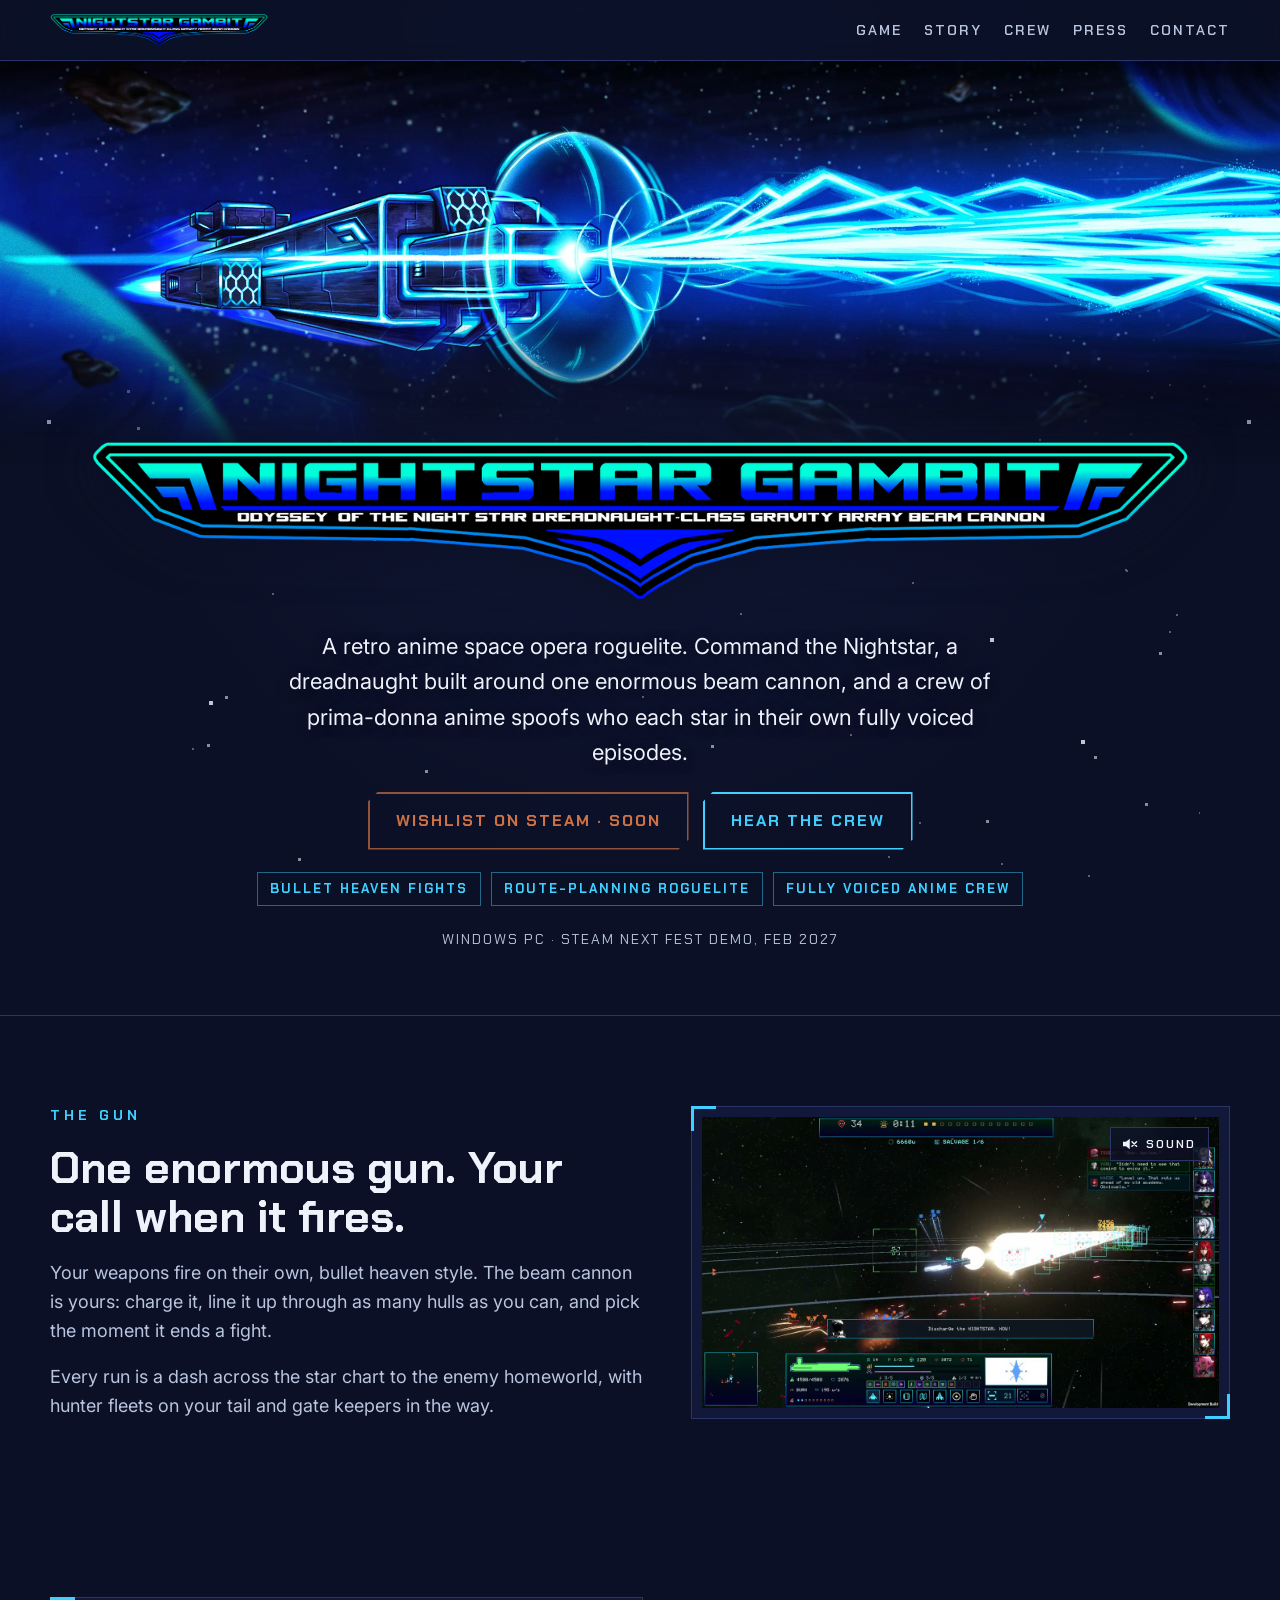
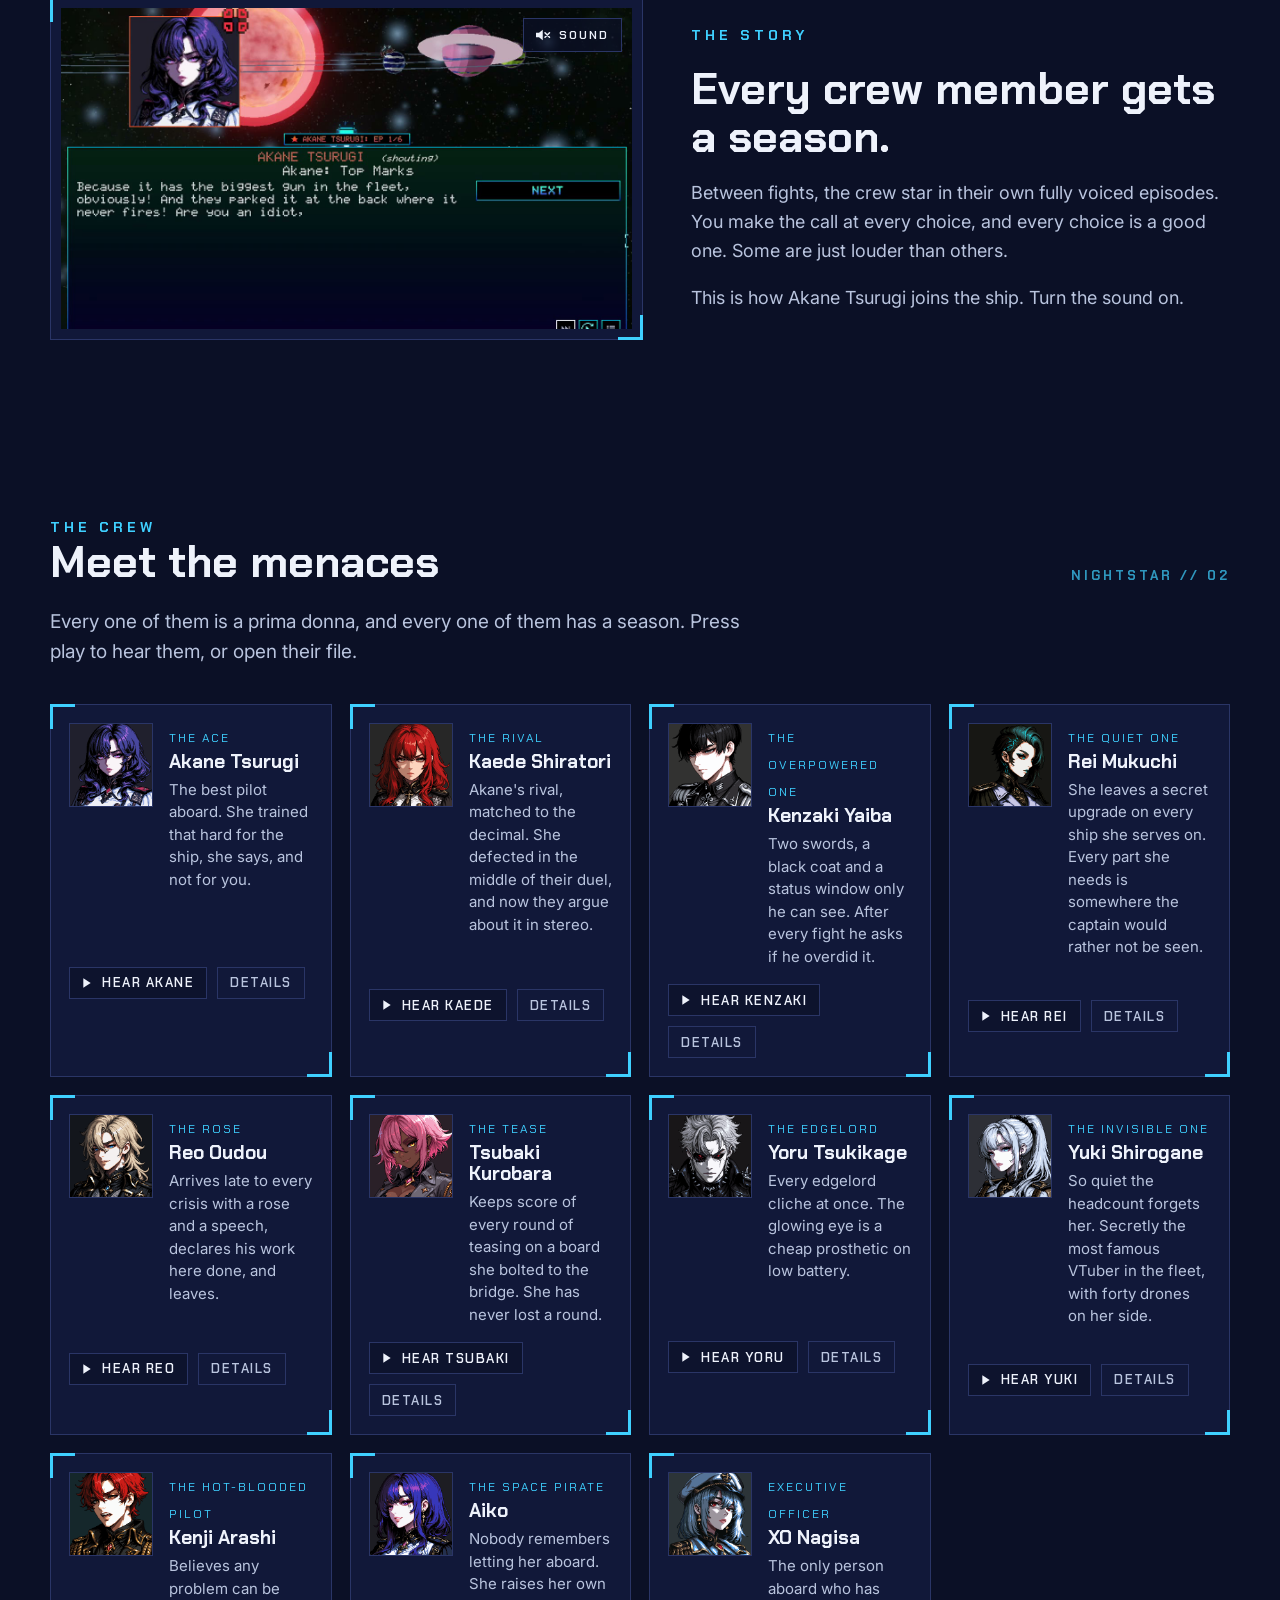
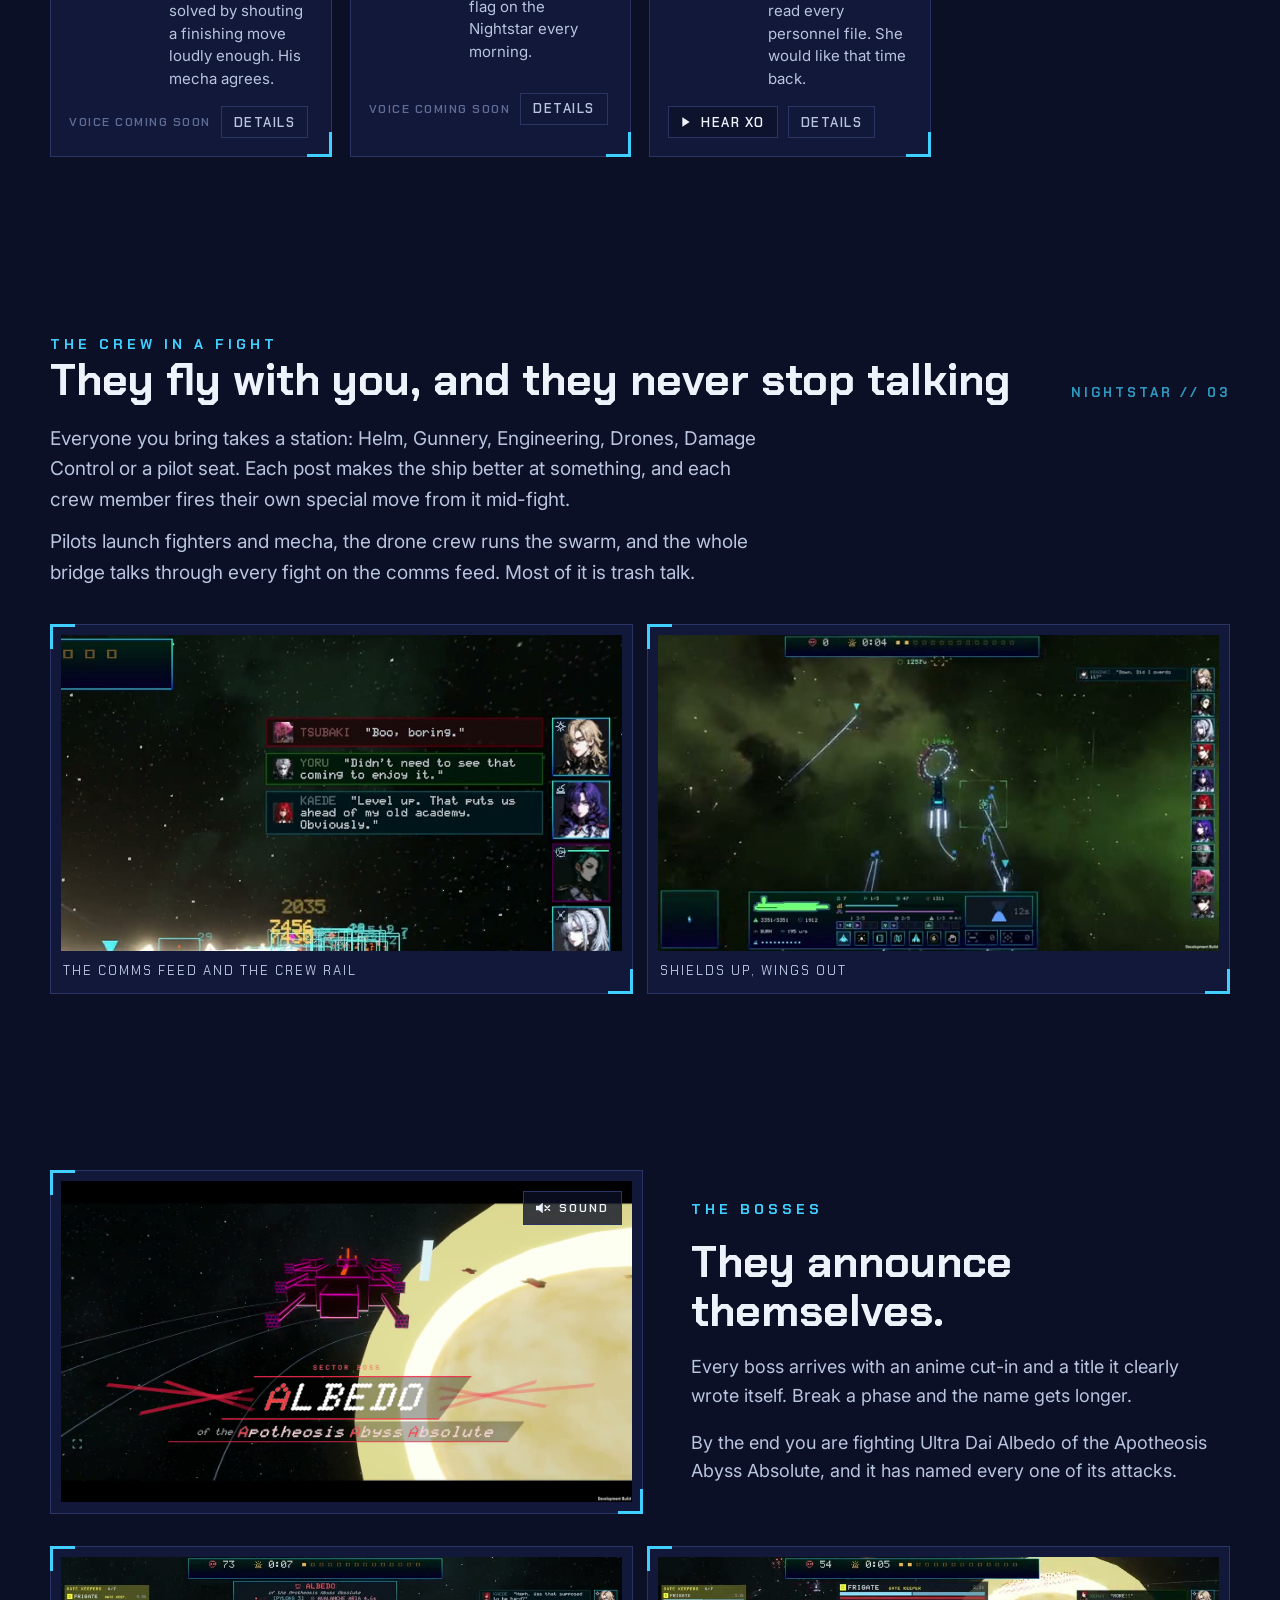
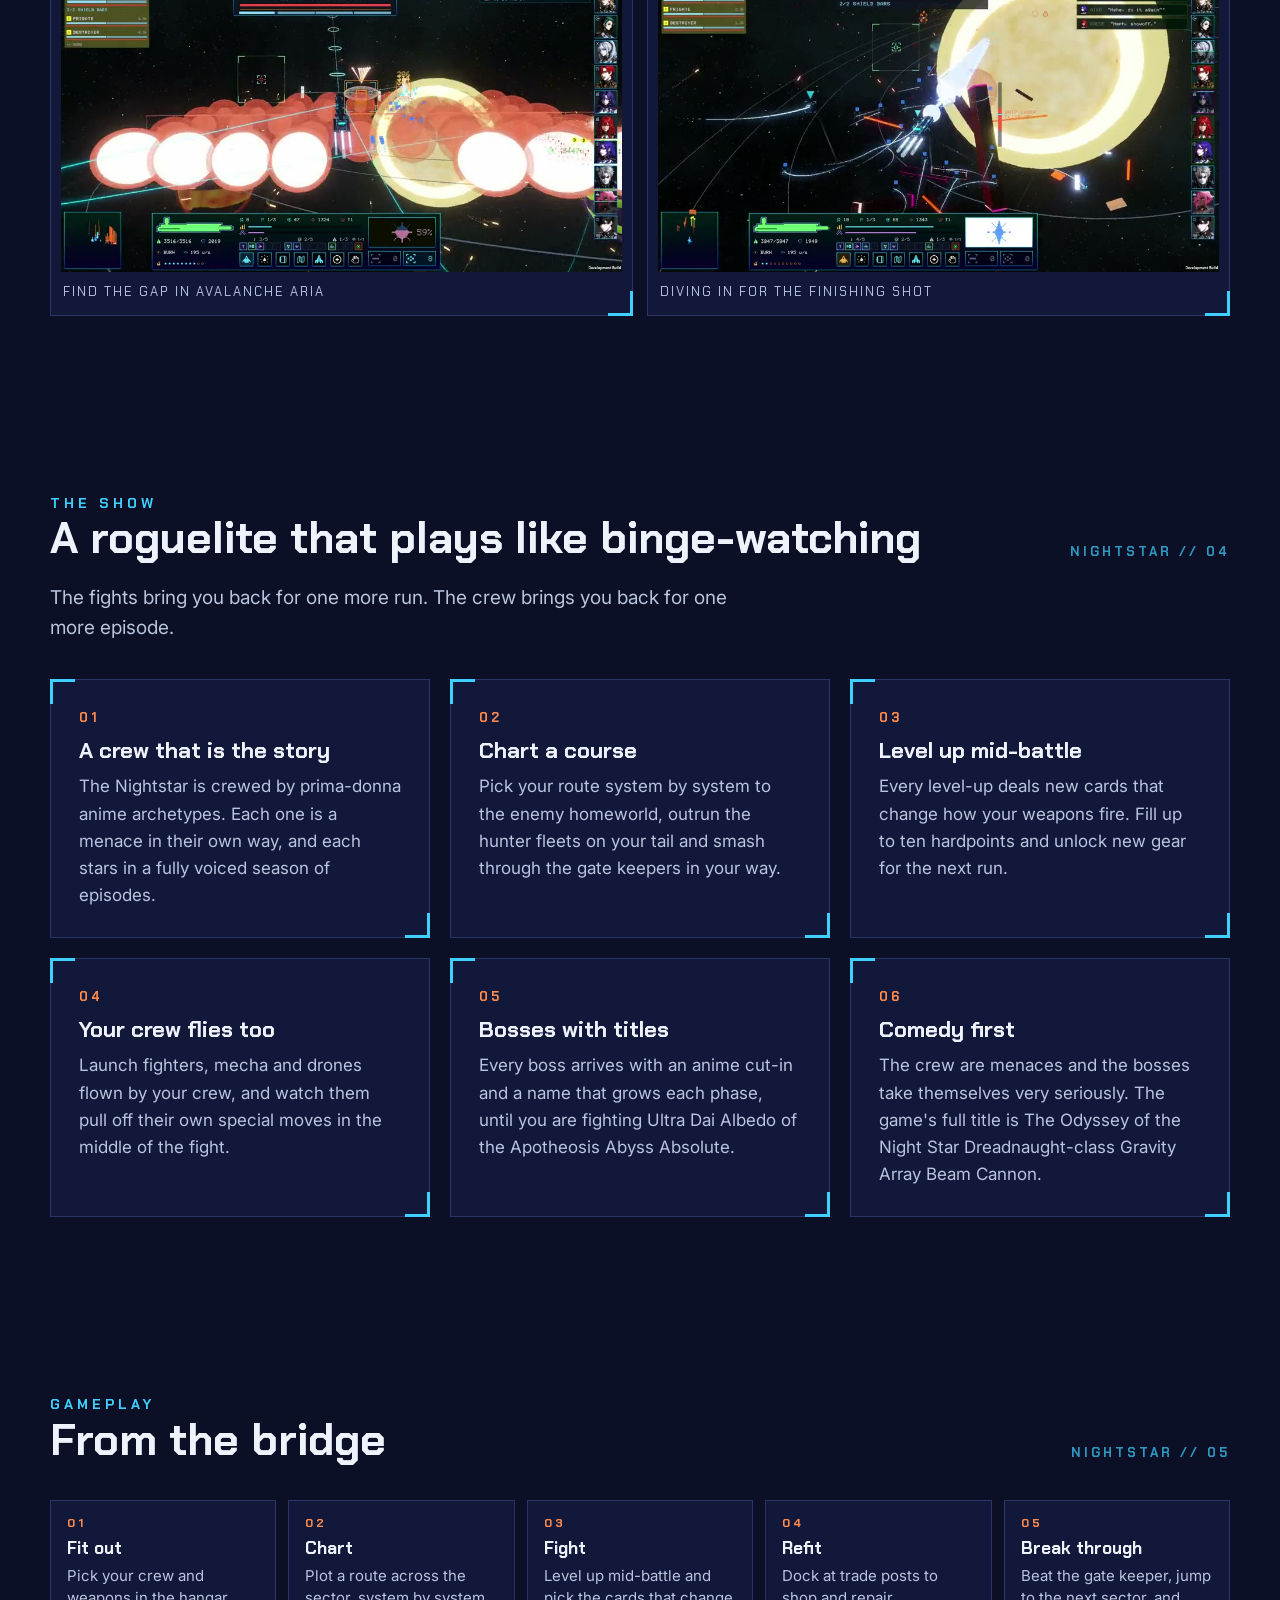
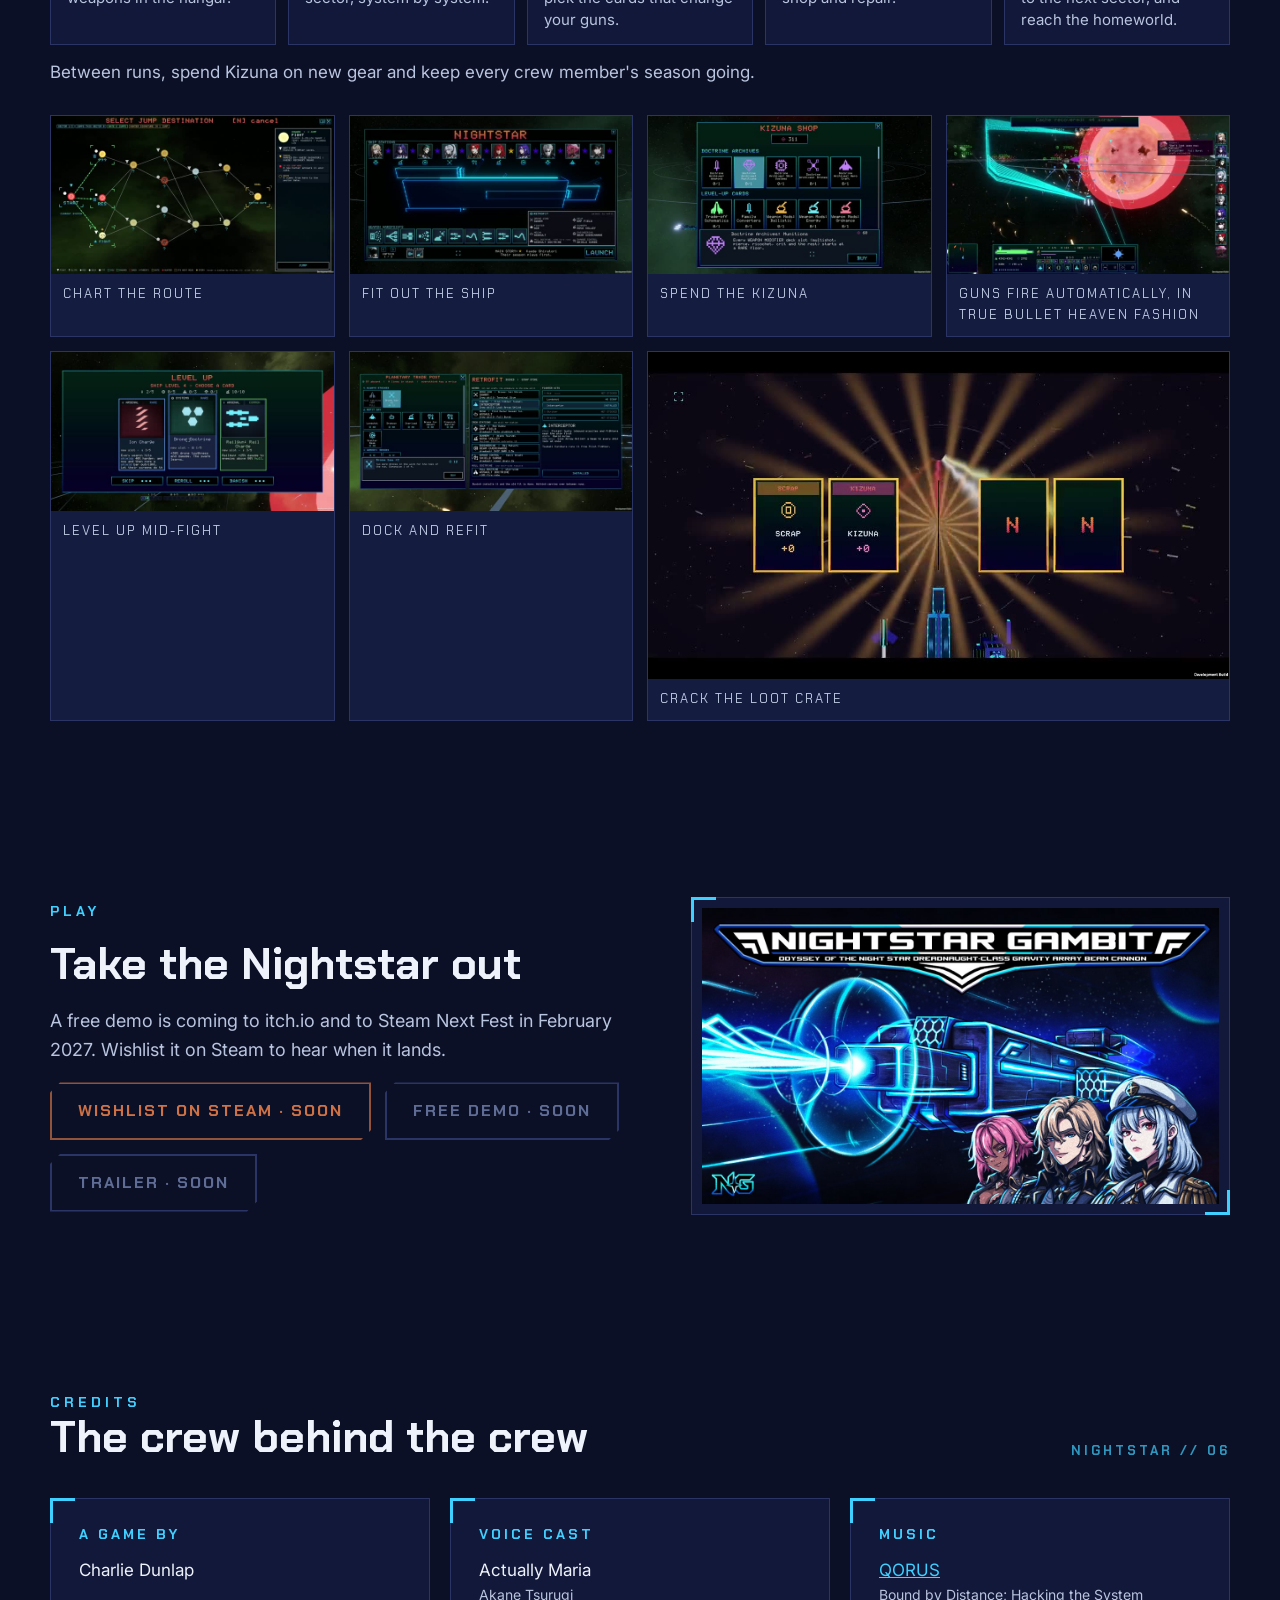
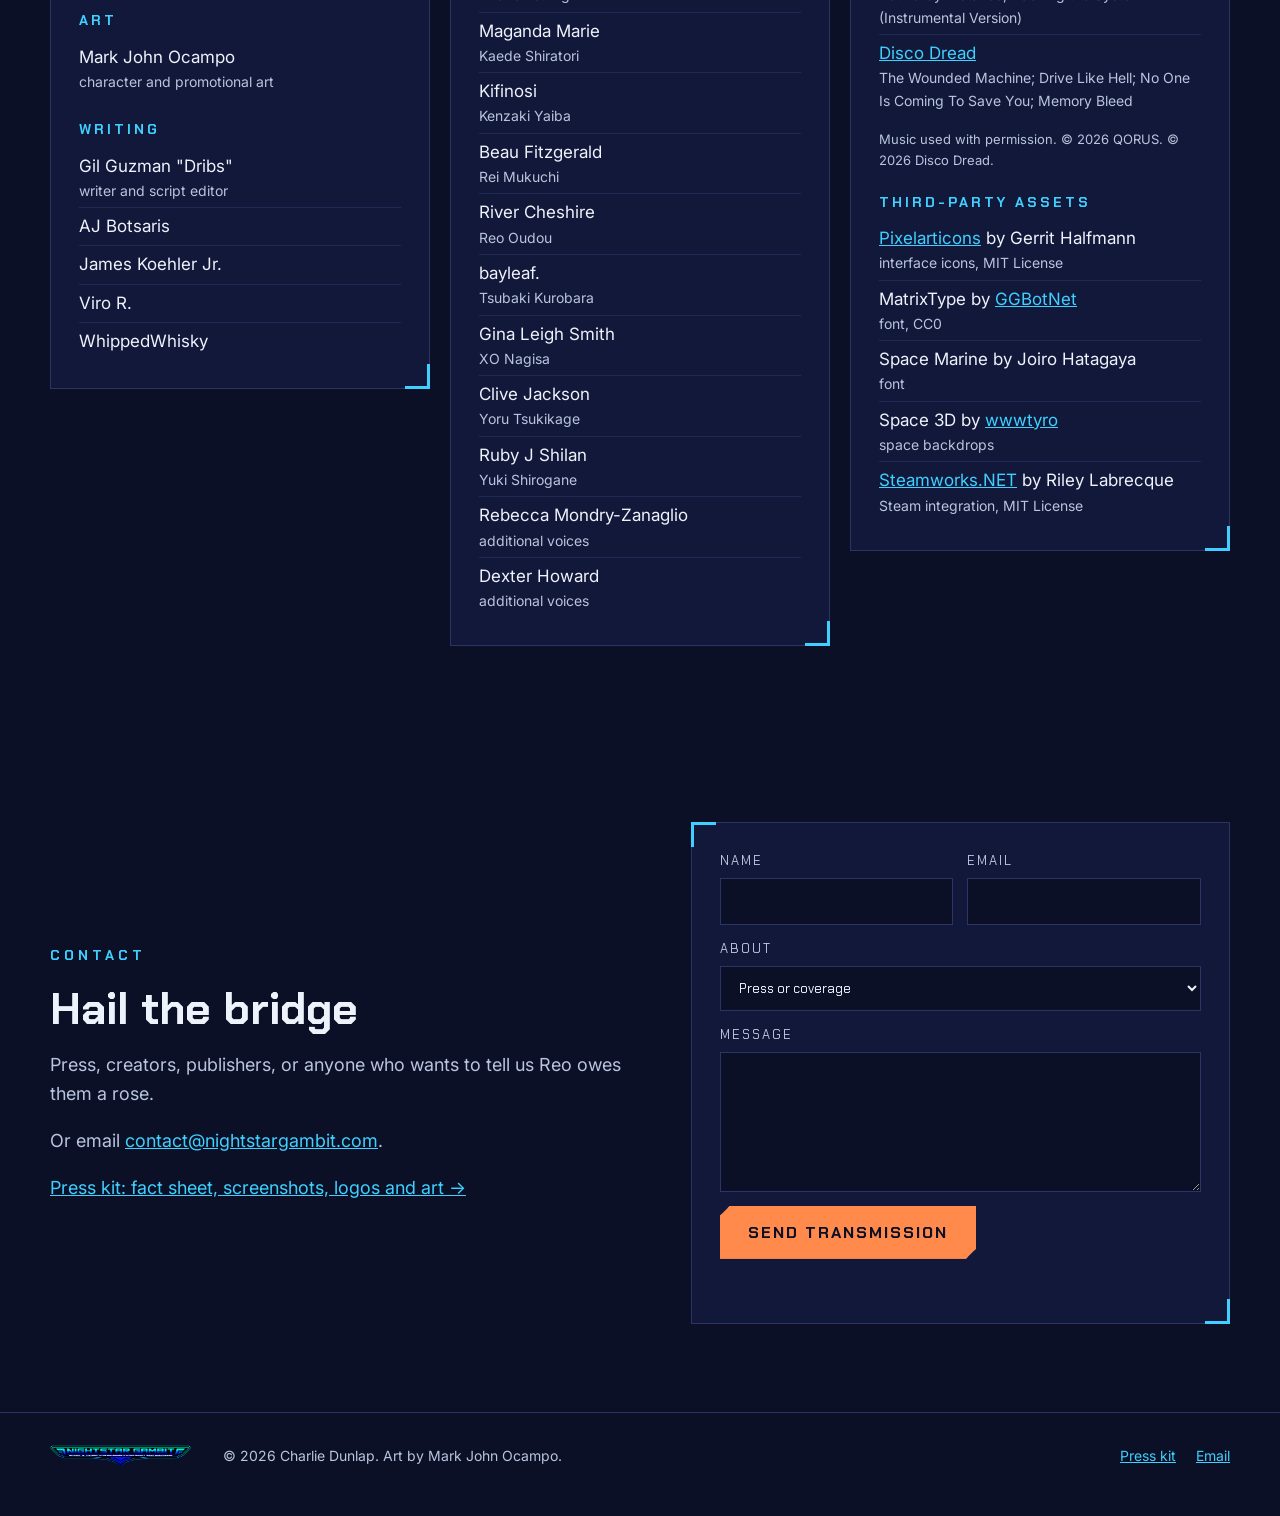
==== index.html @ 85252892 "QORUS link: use www.qorus-music.com Co-Authored-By: Claude Opus 5.5 <noreply@anthropic.com>" ====
<!doctype html>
<html lang="en">
<head>
<meta charset="utf-8">
<meta name="viewport" content="width=device-width, initial-scale=1">
<title>Nightstar Gambit</title>
<meta name="description" content="A retro anime space opera roguelite game. Command the Nightstar, a dreadnaught built around one enormous beam cannon, and a crew of prima-donna anime spoofs who each star in their own fully voiced episodes.">
<meta property="og:title" content="Nightstar Gambit">
<meta property="og:description" content="A retro anime space opera roguelite game. Command the Nightstar, a dreadnaught built around one enormous beam cannon, and a crew of prima-donna anime spoofs who each star in their own fully voiced episodes.">
<meta property="og:image" content="https://nightstargambit.com/assets/key_art.jpg">
<meta name="twitter:card" content="summary_large_image">
<link rel="icon" href="assets/icon.png">
<link rel="preconnect" href="https://fonts.googleapis.com">
<link rel="preconnect" href="https://fonts.gstatic.com" crossorigin>
<link href="https://fonts.googleapis.com/css2?family=Chakra+Petch:wght@600;700&family=Inter:wght@400;600&display=swap" rel="stylesheet">
<link rel="stylesheet" href="css/site.css">
</head>
<body>

<header class="bar">
  <div class="wrap">
    <a class="brand" href="./"><img src="assets/logo_short.png" alt="Nightstar Gambit"></a>
    <nav>
      <a href="#game">Game</a>
      <a href="#story">Story</a>
      <a href="#crew">Crew</a>
      <a href="press/">Press</a>
      <a href="#contact">Contact</a>
    </nav>
  </div>
</header>

<section class="hero">
  <img class="art" src="assets/hero.jpg" alt="The Nightstar firing its spinal beam cannon">
  <div class="wrap">
    <h1><img class="logo" src="assets/logo.png" alt="Nightstar Gambit: The Odyssey of the Night Star Dreadnaught-class Gravity Array Beam Cannon"></h1>
    <p class="pitch">A retro anime space opera roguelite. Command the Nightstar, a dreadnaught built around one enormous beam cannon, and a crew of prima-donna anime spoofs who each star in their own fully voiced episodes.</p>
    <div class="btns">
      <a class="btn primary" aria-disabled="true" title="The Steam page is coming soon">Wishlist on Steam · soon</a>
      <a class="btn" href="#story">Hear the crew</a>
    </div>
    <ul class="genres"><li>Bullet heaven fights</li><li>Route-planning roguelite</li><li>Fully voiced anime crew</li></ul>
    <p class="meta">Windows PC · Steam Next Fest demo, Feb 2027</p>
  </div>
</section>

<section id="game">
  <div class="wrap split">
    <div class="text">
      <p class="eyebrow">The gun</p>
      <h2>One enormous gun. Your call when it fires.</h2>
      <p>Your weapons fire on their own, bullet heaven style. The beam cannon is yours: charge it, line it up through as many hulls as you can, and pick the moment it ends a fight.</p>
      <p>Every run is a dash across the star chart to the enemy homeworld, with hunter fleets on your tail and gate keepers in the way.</p>
    </div>
    <div class="media hud"><video class="loop" data-src="assets/video/beam_pack.mp4" poster="assets/video/beam_pack.jpg" muted loop playsinline preload="none" aria-label="The beam cannon firing through a pack of enemy ships"></video></div>
  </div>
</section>

<section id="story">
  <div class="wrap split flip">
    <div class="text">
      <p class="eyebrow">The story</p>
      <h2>Every crew member gets a season.</h2>
      <p>Between fights, the crew star in their own fully voiced episodes. You make the call at every choice, and every choice is a good one. Some are just louder than others.</p>
      <p>This is how Akane Tsurugi joins the ship. Turn the sound on.</p>
    </div>
    <div class="media hud"><video class="loop" data-src="assets/video/akane_scene.mp4" poster="assets/video/akane_scene.jpg" muted playsinline preload="none" aria-label="Akane Tsurugi's first scene: XO Nagisa reads her personnel file, Akane introduces herself, and when asked why she wanted this ship she shouts that it has the biggest gun in the fleet and asks if the captain is an idiot"></video></div>
  </div>
</section>

<section id="crew">
  <div class="wrap">
    <div class="head">
      <div><p class="eyebrow">The crew</p><h2>Meet the menaces</h2></div>
      <span class="tag">NIGHTSTAR // 02</span>
      <p class="lead">Every one of them is a prima donna, and every one of them has a season. Press play to hear them, or open their file.</p>
    </div>
    <div class="crew">
      <div class="hud" data-crew="akane_tsurugi"><img loading="lazy" src="assets/crew/akane_tsurugi.png" alt=""><div><span class="role">The ace</span><h3>Akane Tsurugi</h3><p>The best pilot aboard. She trained that hard for the ship, she says, and not for you.</p></div></div>
      <div class="hud" data-crew="kaede_shiratori"><img loading="lazy" src="assets/crew/kaede_shiratori.png" alt=""><div><span class="role">The rival</span><h3>Kaede Shiratori</h3><p>Akane's rival, matched to the decimal. She defected in the middle of their duel, and now they argue about it in stereo.</p></div></div>
      <div class="hud" data-crew="kenzaki_yaiba"><img loading="lazy" src="assets/crew/kenzaki_yaiba.png" alt=""><div><span class="role">The overpowered one</span><h3>Kenzaki Yaiba</h3><p>Two swords, a black coat and a status window only he can see. After every fight he asks if he overdid it.</p></div></div>
      <div class="hud" data-crew="rei_mukuchi"><img loading="lazy" src="assets/crew/rei_mukuchi.png" alt=""><div><span class="role">The quiet one</span><h3>Rei Mukuchi</h3><p>She leaves a secret upgrade on every ship she serves on. Every part she needs is somewhere the captain would rather not be seen.</p></div></div>
      <div class="hud" data-crew="reo_oudou"><img loading="lazy" src="assets/crew/reo_oudou.png" alt=""><div><span class="role">The rose</span><h3>Reo Oudou</h3><p>Arrives late to every crisis with a rose and a speech, declares his work here done, and leaves.</p></div></div>
      <div class="hud" data-crew="tsubaki_kurobara"><img loading="lazy" src="assets/crew/tsubaki_kurobara.png" alt=""><div><span class="role">The tease</span><h3>Tsubaki Kurobara</h3><p>Keeps score of every round of teasing on a board she bolted to the bridge. She has never lost a round.</p></div></div>
      <div class="hud" data-crew="yoru_tsukikage"><img loading="lazy" src="assets/crew/yoru_tsukikage.png" alt=""><div><span class="role">The edgelord</span><h3>Yoru Tsukikage</h3><p>Every edgelord cliche at once. The glowing eye is a cheap prosthetic on low battery.</p></div></div>
      <div class="hud" data-crew="yuki_shirogane"><img loading="lazy" src="assets/crew/yuki_shirogane.png" alt=""><div><span class="role">The invisible one</span><h3>Yuki Shirogane</h3><p>So quiet the headcount forgets her. Secretly the most famous VTuber in the fleet, with forty drones on her side.</p></div></div>
      <div class="hud" data-crew="kenji_arashi"><img loading="lazy" src="assets/crew/kenji_arashi.png" alt=""><div><span class="role">The hot-blooded pilot</span><h3>Kenji Arashi</h3><p>Believes any problem can be solved by shouting a finishing move loudly enough. His mecha agrees.</p></div></div>
      <div class="hud" data-crew="aiko"><img loading="lazy" src="assets/crew/aiko.png" alt=""><div><span class="role">The space pirate</span><h3>Aiko</h3><p>Nobody remembers letting her aboard. She raises her own flag on the Nightstar every morning.</p></div></div>
      <div class="hud" data-crew="xo_nagisa"><img loading="lazy" src="assets/crew/xo_nagisa.png" alt=""><div><span class="role">Executive officer</span><h3>XO Nagisa</h3><p>The only person aboard who has read every personnel file. She would like that time back.</p></div></div>
    </div>
  </div>
</section>

<section id="aboard">
  <div class="wrap">
    <div class="head">
      <div><p class="eyebrow">The crew in a fight</p><h2>They fly with you, and they never stop talking</h2></div>
      <span class="tag">NIGHTSTAR // 03</span>
      <p class="lead">Everyone you bring takes a station: Helm, Gunnery, Engineering, Drones, Damage Control or a pilot seat. Each post makes the ship better at something, and each crew member fires their own special move from it mid-fight.</p>
      <p class="lead">Pilots launch fighters and mecha, the drone crew runs the swarm, and the whole bridge talks through every fight on the comms feed. Most of it is trash talk.</p>
    </div>
    <div class="videos loops">
      <figure class="hud"><video class="gif" data-src="assets/loops/crew_banter.mp4" poster="assets/loops/crew_banter.jpg" muted loop playsinline preload="none" aria-label="The comms feed during a fight: Tsubaki, Yoru, Akane, Aiko and Kaede trade lines while their skills fire, next to the crew rail"></video><figcaption>The comms feed and the crew rail</figcaption></figure>
      <figure class="hud"><video class="gif" data-src="assets/loops/crew_craft.mp4" poster="assets/loops/crew_craft.jpg" muted loop playsinline preload="none" aria-label="The shield bubble goes up while crew fighters fly the fight"></video><figcaption>Shields up, wings out</figcaption></figure>
    </div>
  </div>
</section>

<section id="bosses">
  <div class="wrap split flip">
    <div class="text">
      <p class="eyebrow">The bosses</p>
      <h2>They announce themselves.</h2>
      <p>Every boss arrives with an anime cut-in and a title it clearly wrote itself. Break a phase and the name gets longer.</p>
      <p>By the end you are fighting Ultra Dai Albedo of the Apotheosis Abyss Absolute, and it has named every one of its attacks.</p>
    </div>
    <div class="media hud"><video class="loop" data-src="assets/video/boss_intro.mp4" poster="assets/video/boss_intro.jpg" muted loop playsinline preload="none" aria-label="Boss intro: the camera pans in as the title ALBEDO of the Apotheosis Abyss Absolute builds"></video></div>
  </div>
  <div class="wrap">
    <div class="videos loops">
      <figure class="hud"><video class="gif" data-src="assets/loops/boss_attack.mp4" poster="assets/loops/boss_attack.jpg" muted loop playsinline preload="none" aria-label="Avalanche Aria: walls of boss shells sweep in and you fly for the gap"></video><figcaption>Find the gap in Avalanche Aria</figcaption></figure>
      <figure class="hud"><video class="gif" data-src="assets/loops/boss_dive_kill.mp4" poster="assets/loops/boss_dive_kill.jpg" muted loop playsinline preload="none" aria-label="Diving in on the boss and finishing it with the beam"></video><figcaption>Diving in for the finishing shot</figcaption></figure>
    </div>
  </div>
</section>

<section>
  <div class="wrap">
    <div class="head">
      <div><p class="eyebrow">The show</p><h2>A roguelite that plays like binge-watching</h2></div>
      <span class="tag">NIGHTSTAR // 04</span>
      <p class="lead">The fights bring you back for one more run. The crew brings you back for one more episode.</p>
    </div>
    <div class="grid3">
      <div class="hud"><span class="num">01</span><h3>A crew that is the story</h3><p>The Nightstar is crewed by prima-donna anime archetypes. Each one is a menace in their own way, and each stars in a fully voiced season of episodes.</p></div>
      <div class="hud"><span class="num">02</span><h3>Chart a course</h3><p>Pick your route system by system to the enemy homeworld, outrun the hunter fleets on your tail and smash through the gate keepers in your way.</p></div>
      <div class="hud"><span class="num">03</span><h3>Level up mid-battle</h3><p>Every level-up deals new cards that change how your weapons fire. Fill up to ten hardpoints and unlock new gear for the next run.</p></div>
      <div class="hud"><span class="num">04</span><h3>Your crew flies too</h3><p>Launch fighters, mecha and drones flown by your crew, and watch them pull off their own special moves in the middle of the fight.</p></div>
      <div class="hud"><span class="num">05</span><h3>Bosses with titles</h3><p>Every boss arrives with an anime cut-in and a name that grows each phase, until you are fighting Ultra Dai Albedo of the Apotheosis Abyss Absolute.</p></div>
      <div class="hud"><span class="num">06</span><h3>Comedy first</h3><p>The crew are menaces and the bosses take themselves very seriously. The game's full title is The Odyssey of the Night Star Dreadnaught-class Gravity Array Beam Cannon.</p></div>
    </div>
  </div>
</section>

<section>
  <div class="wrap">
    <div class="head">
      <div><p class="eyebrow">Gameplay</p><h2>From the bridge</h2></div>
      <span class="tag">NIGHTSTAR // 05</span>
    </div>
    <ol class="steps">
      <li><b>Fit out</b>Pick your crew and weapons in the hangar.</li>
      <li><b>Chart</b>Plot a route across the sector, system by system.</li>
      <li><b>Fight</b>Level up mid-battle and pick the cards that change your guns.</li>
      <li><b>Refit</b>Dock at trade posts to shop and repair.</li>
      <li><b>Break through</b>Beat the gate keeper, jump to the next sector, and reach the homeworld.</li>
    </ol>
    <p class="between">Between runs, spend Kizuna on new gear and keep every crew member's season going.</p>
    <div class="shots gifs">
      <figure><video class="gif" data-src="assets/loops/star_chart.mp4" poster="assets/loops/star_chart.jpg" muted loop playsinline preload="none" aria-label="Picking the next jump on the star chart and warping out"></video><figcaption>Chart the route</figcaption></figure>
      <figure><video class="gif" data-src="assets/loops/hangar.mp4" poster="assets/loops/hangar.jpg" muted loop playsinline preload="none" aria-label="The hangar: crew stations and weapon hardpoints"></video><figcaption>Fit out the ship</figcaption></figure>
      <figure><video class="gif" data-src="assets/loops/shop.mp4" poster="assets/loops/shop.jpg" muted loop playsinline preload="none" aria-label="Browsing the Kizuna shop"></video><figcaption>Spend the Kizuna</figcaption></figure>
      <figure><video class="gif" data-src="assets/loops/bullet_heaven.mp4" poster="assets/loops/bullet_heaven.jpg" muted loop playsinline preload="none" aria-label="Every gun on the ship firing on its own: bullets, rails, chain lightning and missiles"></video><figcaption>Guns fire automatically, in true bullet heaven fashion</figcaption></figure>
      <figure><video class="gif" data-src="assets/loops/level_up.mp4" poster="assets/loops/level_up.jpg" muted loop playsinline preload="none" aria-label="The level-up card pick"></video><figcaption>Level up mid-fight</figcaption></figure>
      <figure><video class="gif" data-src="assets/loops/dock.mp4" poster="assets/loops/dock.jpg" muted loop playsinline preload="none" aria-label="Docking at a trade post and refitting"></video><figcaption>Dock and refit</figcaption></figure>
      <figure class="wide"><video class="gif" data-src="assets/loops/loot_crate.mp4" poster="assets/loops/loot_crate.jpg" muted loop playsinline preload="none" aria-label="The loot crate sequence: crew strike cut-ins, the beam hits, and the crate bursts into reward cards"></video><figcaption>Crack the loot crate</figcaption></figure>
    </div>
  </div>
</section>

<section id="play">
  <div class="wrap split">
    <div class="text" id="trailer">
      <p class="eyebrow">Play</p>
      <h2>Take the Nightstar out</h2>
      <p>A free demo is coming to itch.io and to Steam Next Fest in February 2027. Wishlist it on Steam to hear when it lands.</p>
      <div class="btns">
        <a class="btn primary" aria-disabled="true" title="The Steam page is coming soon">Wishlist on Steam · soon</a>
        <a class="btn" aria-disabled="true" title="The demo is coming soon">Free demo · soon</a>
        <a class="btn" aria-disabled="true" title="The trailer is coming soon">Trailer · soon</a>
      </div>
    </div>
    <div class="media hud"><img src="assets/key_art.jpg" alt="Nightstar Gambit key art"></div>
  </div>
</section>

<section id="credits">
  <div class="wrap">
    <div class="head">
      <div><p class="eyebrow">Credits</p><h2>The crew behind the crew</h2></div>
      <span class="tag">NIGHTSTAR // 06</span>
    </div>
    <div class="credits">
      <div class="hud">
        <h3>A game by</h3>
        <ul><li>Charlie Dunlap</li></ul>
        <h3>Art</h3>
        <ul><li>Mark John Ocampo <span>character and promotional art</span></li></ul>
        <h3>Writing</h3>
        <ul>
          <li>Gil Guzman "Dribs" <span>writer and script editor</span></li>
          <li>AJ Botsaris</li>
          <li>James Koehler Jr.</li>
          <li>Viro R.</li>
          <li>WhippedWhisky</li>
        </ul>
      </div>
      <div class="hud">
        <h3>Voice cast</h3>
        <ul>
          <li>Actually Maria <span>Akane Tsurugi</span></li>
          <li>Maganda Marie <span>Kaede Shiratori</span></li>
          <li>Kifinosi <span>Kenzaki Yaiba</span></li>
          <li>Beau Fitzgerald <span>Rei Mukuchi</span></li>
          <li>River Cheshire <span>Reo Oudou</span></li>
          <li>bayleaf. <span>Tsubaki Kurobara</span></li>
          <li>Gina Leigh Smith <span>XO Nagisa</span></li>
          <li>Clive Jackson <span>Yoru Tsukikage</span></li>
          <li>Ruby J Shilan <span>Yuki Shirogane</span></li>
          <li>Rebecca Mondry-Zanaglio <span>additional voices</span></li>
          <li>Dexter Howard <span>additional voices</span></li>
        </ul>
      </div>
      <div class="hud">
        <h3>Music</h3>
        <ul>
          <li><a href="https://www.qorus-music.com" rel="noopener" target="_blank">QORUS</a> <span>Bound by Distance; Hacking the System (Instrumental Version)</span></li>
          <li><a href="https://discodread.com" rel="noopener" target="_blank">Disco Dread</a> <span>The Wounded Machine; Drive Like Hell; No One Is Coming To Save You; Memory Bleed</span></li>
        </ul>
        <p class="fine">Music used with permission. &copy; 2026 QORUS. &copy; 2026 Disco Dread.</p>
        <h3>Third-party assets</h3>
        <ul>
          <li><a href="https://pixelarticons.com" rel="noopener" target="_blank">Pixelarticons</a> by Gerrit Halfmann <span>interface icons, MIT License</span></li>
          <li>MatrixType by <a href="https://ggbot.net" rel="noopener" target="_blank">GGBotNet</a> <span>font, CC0</span></li>
          <li>Space Marine by Joiro Hatagaya <span>font</span></li>
          <li>Space 3D by <a href="https://wwwtyro.net" rel="noopener" target="_blank">wwwtyro</a> <span>space backdrops</span></li>
          <li><a href="https://steamworks.github.io" rel="noopener" target="_blank">Steamworks.NET</a> by Riley Labrecque <span>Steam integration, MIT License</span></li>
        </ul>
      </div>
    </div>
  </div>
</section>

<section id="contact">
  <div class="wrap split">
    <div class="text">
      <p class="eyebrow">Contact</p>
      <h2>Hail the bridge</h2>
      <p>Press, creators, publishers, or anyone who wants to tell us Reo owes them a rose.</p>
      <p>Or email <a href="mailto:contact@nightstargambit.com">contact@nightstargambit.com</a>.</p>
      <p><a href="press/">Press kit: fact sheet, screenshots, logos and art →</a></p>
    </div>
    <form class="hud" id="contact-form" novalidate>
      <div class="row2">
        <label>Name<input name="name" required autocomplete="name"></label>
        <label>Email<input name="email" type="email" required autocomplete="email"></label>
      </div>
      <label>About
        <select name="topic">
          <option>Press or coverage</option>
          <option>Content creator / keys</option>
          <option>Publishing or business</option>
          <option>Something else</option>
        </select>
      </label>
      <label>Message<textarea name="message" required></textarea></label>
      <input class="hp" name="website" tabindex="-1" autocomplete="off" aria-hidden="true">
      <div class="btns"><button class="btn primary" type="submit">Send transmission</button></div>
      <p class="status" role="status"></p>
    </form>
  </div>
</section>

<footer>
  <div class="wrap">
    <img src="assets/logo_short.png" alt="Nightstar Gambit">
    <span>© 2026 Charlie Dunlap. Art by Mark John Ocampo.</span>
    <span class="right"><a href="press/">Press kit</a><a href="mailto:contact@nightstargambit.com">Email</a></span>
  </div>
</footer>

<script src="js/loops.js"></script>
<script src="js/crew.js"></script>
<script src="js/contact.js"></script>
</body>
</html>
---- css/site.css ----
/* Nightstar Gambit: the pitch deck's Bridge HUD look, for the web. */
:root {
  --ink: #0B1026;
  --ink2: #141C40;
  --paper: #EEF2FB;
  --soft: #B9C4DE;
  --cyan: #3FD0FF;
  --ember: #FF8A4C;
  --line: #2A3566;
  --wrap: 1180px;
  --display: 'Chakra Petch', Arial, sans-serif;
}

* { box-sizing: border-box; }
html { scroll-behavior: smooth; }
body {
  margin: 0;
  font-family: 'Inter', Arial, sans-serif;
  font-size: 17px;
  line-height: 1.6;
  color: var(--soft);
  background-color: var(--ink);
  background-image: url("../assets/stars.svg"), radial-gradient(ellipse at 50% 0%, var(--ink2), var(--ink) 70%);
  background-attachment: fixed;
}
img { max-width: 100%; display: block; }
a { color: var(--cyan); }
h1, h2, h3 { font-family: var(--display); color: var(--paper); line-height: 1.1; margin: 0; }
h2 { font-size: clamp(30px, 4vw, 44px); }
h3 { font-size: 22px; }
p { margin: 0; }

.wrap { width: min(var(--wrap), 100% - 32px); margin: 0 auto; }
.eyebrow { font-family: var(--display); font-weight: 700; font-size: 14px; letter-spacing: 4px; color: var(--cyan); text-transform: uppercase; }
.ember { color: var(--ember); }
.todo { color: var(--ember); border-bottom: 1px dashed var(--ember); }

/* top bar */
.bar { position: sticky; top: 0; z-index: 10; background: rgba(11, 16, 38, .88); backdrop-filter: blur(8px); border-bottom: 1px solid var(--line); }
.bar .wrap { display: flex; align-items: center; gap: 24px; height: 60px; }
.bar .brand img { height: 34px; width: auto; }
.bar nav { margin-left: auto; display: flex; gap: 22px; }
.bar nav a { font-family: var(--display); font-weight: 600; font-size: 14px; letter-spacing: 2px; color: var(--soft); text-decoration: none; text-transform: uppercase; }
.bar nav a:hover, .bar nav a[aria-current] { color: var(--cyan); }

/* buttons */
.btn { display: inline-flex; align-items: center; gap: 10px; font-family: var(--display); font-weight: 700; font-size: 16px; letter-spacing: 2px; text-transform: uppercase; text-decoration: none; padding: 14px 26px; border: 2px solid var(--cyan); color: var(--cyan); background: transparent; cursor: pointer; clip-path: polygon(10px 0, 100% 0, 100% calc(100% - 10px), calc(100% - 10px) 100%, 0 100%, 0 10px); }
.btn:hover { background: rgba(63, 208, 255, .12); }
.btn.primary { background: var(--ember); border-color: var(--ember); color: var(--ink); }
.btn.primary:hover { background: #ffa06e; }
.btn[aria-disabled] { border-color: var(--line); color: #5f6c95; pointer-events: none; }
.btn.primary[aria-disabled] { background: transparent; border-color: rgba(255, 138, 76, .55); color: rgba(255, 138, 76, .8); }
.btns { display: flex; flex-wrap: wrap; gap: 14px; }

/* HUD panel: thin frame with cyan corner brackets */
.hud { position: relative; border: 1px solid var(--line); background: rgba(20, 28, 64, .72); padding: 28px; }
.hud::before, .hud::after { content: ""; position: absolute; width: 22px; height: 22px; border: 0 solid var(--cyan); pointer-events: none; }
.hud::before { top: -1px; left: -1px; border-top-width: 3px; border-left-width: 3px; }
.hud::after { bottom: -1px; right: -1px; border-bottom-width: 3px; border-right-width: 3px; }

/* section heads with the deck's NIGHTSTAR // NN tag */
section { padding: 88px 0; }
.head { display: flex; align-items: end; gap: 20px; margin-bottom: 36px; flex-wrap: wrap; }
.head .tag { margin-left: auto; font-family: var(--display); font-weight: 700; font-size: 13px; letter-spacing: 3px; color: var(--cyan); opacity: .7; }
.head > div { flex: 1 1 auto; }
.head .lead { flex: 0 0 100%; max-width: 720px; font-size: 19px; }

/* hero */
.hero { position: relative; padding: 0 0 64px; overflow: hidden; border-bottom: 1px solid var(--line); }
.hero > img.art { display: block; width: 100%; height: auto; aspect-ratio: 2400 / 775; max-height: 72vh; object-fit: cover; object-position: 50% 42%;
  -webkit-mask-image: linear-gradient(180deg, #000 62%, transparent 98%); mask-image: linear-gradient(180deg, #000 62%, transparent 98%); }
.hero .wrap { position: relative; z-index: 1; margin-top: clamp(-56px, -3vw, -12px); display: flex; flex-direction: column; align-items: center; text-align: center; gap: 22px; }
.hero h1 { width: 100%; display: flex; justify-content: center; }
.hero .logo { width: min(1100px, 100%); filter: drop-shadow(0 6px 24px rgba(11,16,38,.9)); }
.hero .pitch { font-size: clamp(18px, 2vw, 22px); color: var(--paper); max-width: 760px; text-shadow: 0 2px 12px rgba(11,16,38,.9); }
.hero .btns { justify-content: center; }
.hero .genres { list-style: none; display: flex; flex-wrap: wrap; justify-content: center; gap: 8px 10px; margin: 0; padding: 0; }
.hero .genres li { font-family: var(--display); font-weight: 700; font-size: 13px; letter-spacing: 2px; text-transform: uppercase; color: var(--cyan); border: 1px solid rgba(63, 208, 255, .45); background: rgba(11, 16, 38, .7); padding: 6px 12px; }
.hero .meta { font-family: var(--display); font-size: 14px; letter-spacing: 2px; color: var(--soft); text-transform: uppercase; }

/* two-column feature */
.split { display: grid; grid-template-columns: 1.1fr 1fr; gap: 48px; align-items: center; }
.split .text { display: flex; flex-direction: column; gap: 18px; font-size: 18px; }
.split .media { padding: 10px; }

/* feature cards */
.credits { display: grid; grid-template-columns: repeat(3, 1fr); gap: 20px; align-items: start; }
.credits h3 { font-size: 14px; letter-spacing: 3px; text-transform: uppercase; color: var(--cyan); margin: 0 0 10px; }
.credits ul { list-style: none; margin: 0 0 24px; padding: 0; }
.credits ul:last-child { margin-bottom: 0; }
.credits li { color: var(--paper); padding: 5px 0; border-bottom: 1px solid rgba(42, 53, 102, .6); }
.credits li:last-child { border-bottom: 0; }
.credits li span { display: block; color: var(--soft); font-size: 14px; }
.credits .fine { font-size: 13px; color: var(--soft); margin: -12px 0 24px; }
.grid3 { display: grid; grid-template-columns: repeat(3, 1fr); gap: 20px; }
.grid3 .hud { display: flex; flex-direction: column; gap: 10px; }
.grid3 .num { font-family: var(--display); font-weight: 700; color: var(--ember); font-size: 13px; letter-spacing: 3px; }

/* screenshots */
.shots { display: grid; grid-template-columns: repeat(3, 1fr); gap: 14px; }
.shots a { display: block; border: 1px solid var(--line); overflow: hidden; }
.shots a:hover { border-color: var(--cyan); }
.shots img { aspect-ratio: 16 / 9; object-fit: cover; width: 100%; transition: transform .3s; }
.shots a:hover img { transform: scale(1.03); }
.shots.gifs { grid-template-columns: repeat(4, 1fr); }
.gifs figure.wide { grid-column: span 2; }
.gifs figure { margin: 0; border: 1px solid var(--line); background: var(--ink2); transition: border-color .2s; }
.gifs figure:hover { border-color: var(--cyan); }
.gifs video { display: block; aspect-ratio: 16 / 9; object-fit: cover; border: 0; }
.gifs figcaption { font-family: var(--display); font-size: 13px; letter-spacing: 2px; text-transform: uppercase; color: var(--soft); padding: 10px 12px; }

/* crew */
.crew { display: grid; grid-template-columns: repeat(auto-fill, minmax(260px, 1fr)); gap: 18px; }
.crew .hud { display: grid; grid-template-columns: 84px 1fr; gap: 16px; padding: 18px; align-items: start; }
.crew img { width: 84px; height: 84px; border: 1px solid var(--line); background: var(--ink); }
.crew .role { font-family: var(--display); font-size: 12px; letter-spacing: 2px; text-transform: uppercase; color: var(--cyan); }
.crew h3 { font-size: 19px; margin: 2px 0 6px; }
.crew p { font-size: 15px; line-height: 1.5; }

/* contact */
form { display: grid; gap: 14px; }
label { font-family: var(--display); font-size: 13px; letter-spacing: 2px; text-transform: uppercase; color: var(--soft); display: grid; gap: 6px; }
input, select, textarea { font: inherit; color: var(--paper); background: var(--ink); border: 1px solid var(--line); padding: 12px 14px; border-radius: 0; text-transform: none; letter-spacing: 0; }
input:focus, select:focus, textarea:focus { outline: 2px solid var(--cyan); outline-offset: -1px; }
textarea { min-height: 140px; resize: vertical; }
.row2 { display: grid; grid-template-columns: 1fr 1fr; gap: 14px; }
.hp { position: absolute; left: -9999px; }
.status { font-size: 15px; min-height: 1.5em; }

/* press page */
.press { display: grid; grid-template-columns: 320px 1fr; gap: 40px; align-items: start; padding-top: 48px; }
.press aside { display: flex; flex-direction: column; gap: 18px; }
.facts { width: 100%; border-collapse: collapse; font-size: 14px; }
.facts th { text-align: left; font-family: var(--display); font-size: 11px; letter-spacing: 2px; text-transform: uppercase; color: var(--cyan); padding: 8px 10px 2px 0; font-weight: 700; }
.facts td { color: var(--paper); padding: 0 0 8px; border-bottom: 1px solid var(--line); }
.facts tr th, .facts tr td { display: block; }
.toc { display: flex; flex-direction: column; gap: 6px; font-family: var(--display); font-size: 14px; letter-spacing: 1px; }
.toc a { color: var(--soft); text-decoration: none; }
.toc a:hover { color: var(--cyan); }
.press main > section { padding: 0 0 56px; scroll-margin-top: 80px; }
.press main h2 { font-size: 30px; margin-bottom: 16px; }
.press main p + p { margin-top: 14px; }
.press ul { padding-left: 20px; margin: 0; }
.press li { margin-bottom: 8px; }
.press li strong { color: var(--paper); }
.logos { display: grid; grid-template-columns: repeat(auto-fill, minmax(200px, 1fr)); gap: 14px; }
.logos a { display: flex; flex-direction: column; gap: 8px; text-decoration: none; font-size: 13px; }
.logos .tile { aspect-ratio: 16 / 9; display: grid; place-items: center; padding: 14px; background: var(--ink); border: 1px solid var(--line); }
.logos .tile img { max-height: 100%; object-fit: contain; }
.logos a:hover .tile { border-color: var(--cyan); }
.videos { display: grid; grid-template-columns: 1fr 1fr; gap: 14px; }
video { width: 100%; border: 1px solid var(--line); background: #000; }
.media video, .loops video { display: block; aspect-ratio: 16 / 9; object-fit: cover; border: 0; }
.split.flip .media { order: -1; }
.media, .loops figure { position: relative; }
.snd { position: absolute; right: 20px; top: 20px; display: flex; align-items: center; gap: 8px; padding: 7px 12px 7px 9px;
  font: 600 12px/1 var(--display); letter-spacing: 2px; text-transform: uppercase; color: var(--paper);
  background: rgba(11,16,38,.78); border: 1px solid var(--line); cursor: pointer; transition: border-color .2s, color .2s; }
.snd:hover, .snd:focus-visible { border-color: var(--cyan); color: var(--cyan); outline: none; }
.snd svg { width: 18px; height: 18px; fill: currentColor; }
.snd svg .wave, .snd svg .x { fill: none; stroke: currentColor; stroke-width: 2; stroke-linecap: round; }
.snd .wave { display: none; }
.snd.on { border-color: var(--cyan); color: var(--cyan); }
.snd.on .wave { display: inline; }
.snd.on .x { display: none; }
#bosses .loops { margin-top: 32px; }
#aboard .head .lead + .lead { margin-top: -8px; }

/* run steps above the gameplay grid */
.steps { list-style: none; counter-reset: step; display: grid; grid-template-columns: repeat(5, 1fr); gap: 12px; margin: 0 0 14px; padding: 0; }
.steps li { counter-increment: step; border: 1px solid var(--line); background: rgba(20, 28, 64, .72); padding: 14px 16px; font-size: 15px; line-height: 1.45; color: var(--soft); }
.steps li::before { content: "0" counter(step); display: block; font-family: var(--display); font-weight: 700; font-size: 12px; letter-spacing: 3px; color: var(--ember); }
.steps b { display: block; font-family: var(--display); font-size: 17px; color: var(--paper); margin: 4px 0 4px; }
.between { color: var(--soft); margin: 0 0 28px; }

/* crew cards: voice + details */
.crew .acts { grid-column: 1 / -1; display: flex; align-items: center; gap: 10px; flex-wrap: wrap; }
.say { white-space: nowrap; display: inline-flex; align-items: center; gap: 8px; height: 32px; padding: 0 12px 0 8px; border: 1px solid var(--line); background: rgba(11, 16, 38, .6); color: var(--paper); font: 600 13px var(--display); letter-spacing: 1.5px; text-transform: uppercase; cursor: pointer; }
.say svg { width: 16px; height: 16px; fill: currentColor; }
.say .s { display: none; }
.say.on { border-color: var(--cyan); color: var(--cyan); }
.say.on .p { display: none; }
.say.on .s { display: inline; }
.say:hover, .say:focus-visible, .more:hover, .more:focus-visible { border-color: var(--cyan); color: var(--cyan); outline: none; }
.more { height: 32px; padding: 0 12px; border: 1px solid var(--line); background: transparent; color: var(--soft); font: 600 13px var(--display); letter-spacing: 1.5px; text-transform: uppercase; cursor: pointer; }
.crew .soon { font: 600 12px var(--display); letter-spacing: 1.5px; text-transform: uppercase; color: #5f6c95; }
.crew .cap { grid-column: 1 / -1; display: none; margin-top: -4px; font-size: 14px; font-style: italic; color: var(--cyan); }
.crew .cap.show { display: block; }

/* crew details panel */
.crew-dlg { padding: 0; border: 0; background: transparent; width: min(640px, calc(100% - 32px)); max-height: calc(100% - 48px); color: var(--soft); }
.crew-dlg::backdrop { background: rgba(5, 8, 20, .78); }
.crew-dlg > .hud { background: var(--ink2); padding: 26px; }
.crew-dlg .x { position: absolute; top: 10px; right: 12px; width: 36px; height: 36px; border: 1px solid var(--line); background: transparent; color: var(--soft); font-size: 22px; line-height: 1; cursor: pointer; }
.crew-dlg .x:hover, .crew-dlg .x:focus-visible { border-color: var(--cyan); color: var(--cyan); outline: none; }
.crew-dlg .top { display: grid; grid-template-columns: 128px 1fr; gap: 18px; align-items: start; padding-right: 36px; }
.crew-dlg .top img { width: 128px; height: 128px; border: 1px solid var(--line); background: var(--ink); }
.crew-dlg .role { font-family: var(--display); font-size: 12px; letter-spacing: 2px; text-transform: uppercase; color: var(--cyan); }
.crew-dlg h3 { font-size: 26px; margin: 2px 0 8px; }
.crew-dlg .top p { font-size: 15px; }
.crew-dlg .teaser { margin: 18px 0; color: var(--paper); }
.crew-dlg dl { display: grid; grid-template-columns: auto 1fr; gap: 6px 16px; margin: 0 0 18px; font-size: 15px; }
.crew-dlg dt { font: 600 12px var(--display); letter-spacing: 2px; text-transform: uppercase; color: var(--soft); padding-top: 3px; }
.crew-dlg dd { margin: 0; color: var(--paper); }
.crew-dlg .said { list-style: none; margin: 0; padding: 0; display: grid; gap: 10px; }
.crew-dlg .said li { display: grid; grid-template-columns: 32px 1fr; gap: 12px; align-items: start; border-top: 1px solid var(--line); padding-top: 10px; }
.crew-dlg .said .say { width: 32px; padding: 0; justify-content: center; }
.crew-dlg q { color: var(--paper); font-size: 15px; line-height: 1.5; }
.crew-dlg .soon { color: #8190b8; font-style: italic; }
.loops figure { margin: 0; padding: 10px; }
.loops figcaption { font-family: var(--display); font-size: 13px; letter-spacing: 2px; text-transform: uppercase; color: var(--soft); padding: 10px 2px 2px; }
.credits dt { font-family: var(--display); font-size: 12px; letter-spacing: 2px; text-transform: uppercase; color: var(--cyan); margin-top: 14px; }
.credits dd { margin: 2px 0 0; color: var(--paper); }
.dl { display: flex; flex-wrap: wrap; align-items: center; gap: 18px; }

/* footer */
footer { border-top: 1px solid var(--line); padding: 32px 0 48px; font-size: 14px; }
footer .wrap { display: flex; flex-wrap: wrap; gap: 16px 32px; align-items: center; }
footer img { height: 22px; width: auto; }
footer .right { margin-left: auto; display: flex; gap: 20px; }

@media (max-width: 860px) {
  section { padding: 64px 0; }
  .split, .press { grid-template-columns: 1fr; }
  .split.flip .media { order: 0; }
  .press aside { position: static; }
  .grid3, .shots { grid-template-columns: 1fr 1fr; }
  .credits { grid-template-columns: 1fr; }
  .shots.gifs { grid-template-columns: 1fr 1fr; }
  .steps { grid-template-columns: 1fr 1fr; }
  .videos, .row2 { grid-template-columns: 1fr; }
  .bar nav { gap: 14px; }
}
@media (max-width: 560px) {
  .shots.gifs { grid-template-columns: 1fr; }
  .gifs figure.wide { grid-column: auto; }
  .steps { grid-template-columns: 1fr; }
  .crew-dlg .top { grid-template-columns: 88px 1fr; }
  .crew-dlg .top img { width: 88px; height: 88px; }
  .grid3, .shots { grid-template-columns: 1fr; }
  .bar .brand img { height: 20px; }
  .hero > img.art { aspect-ratio: 16 / 9; object-position: 34% 48%; }
  .hero .wrap { margin-top: 0; }
  .head .tag { display: none; }
  footer .right { margin-left: 0; }
}
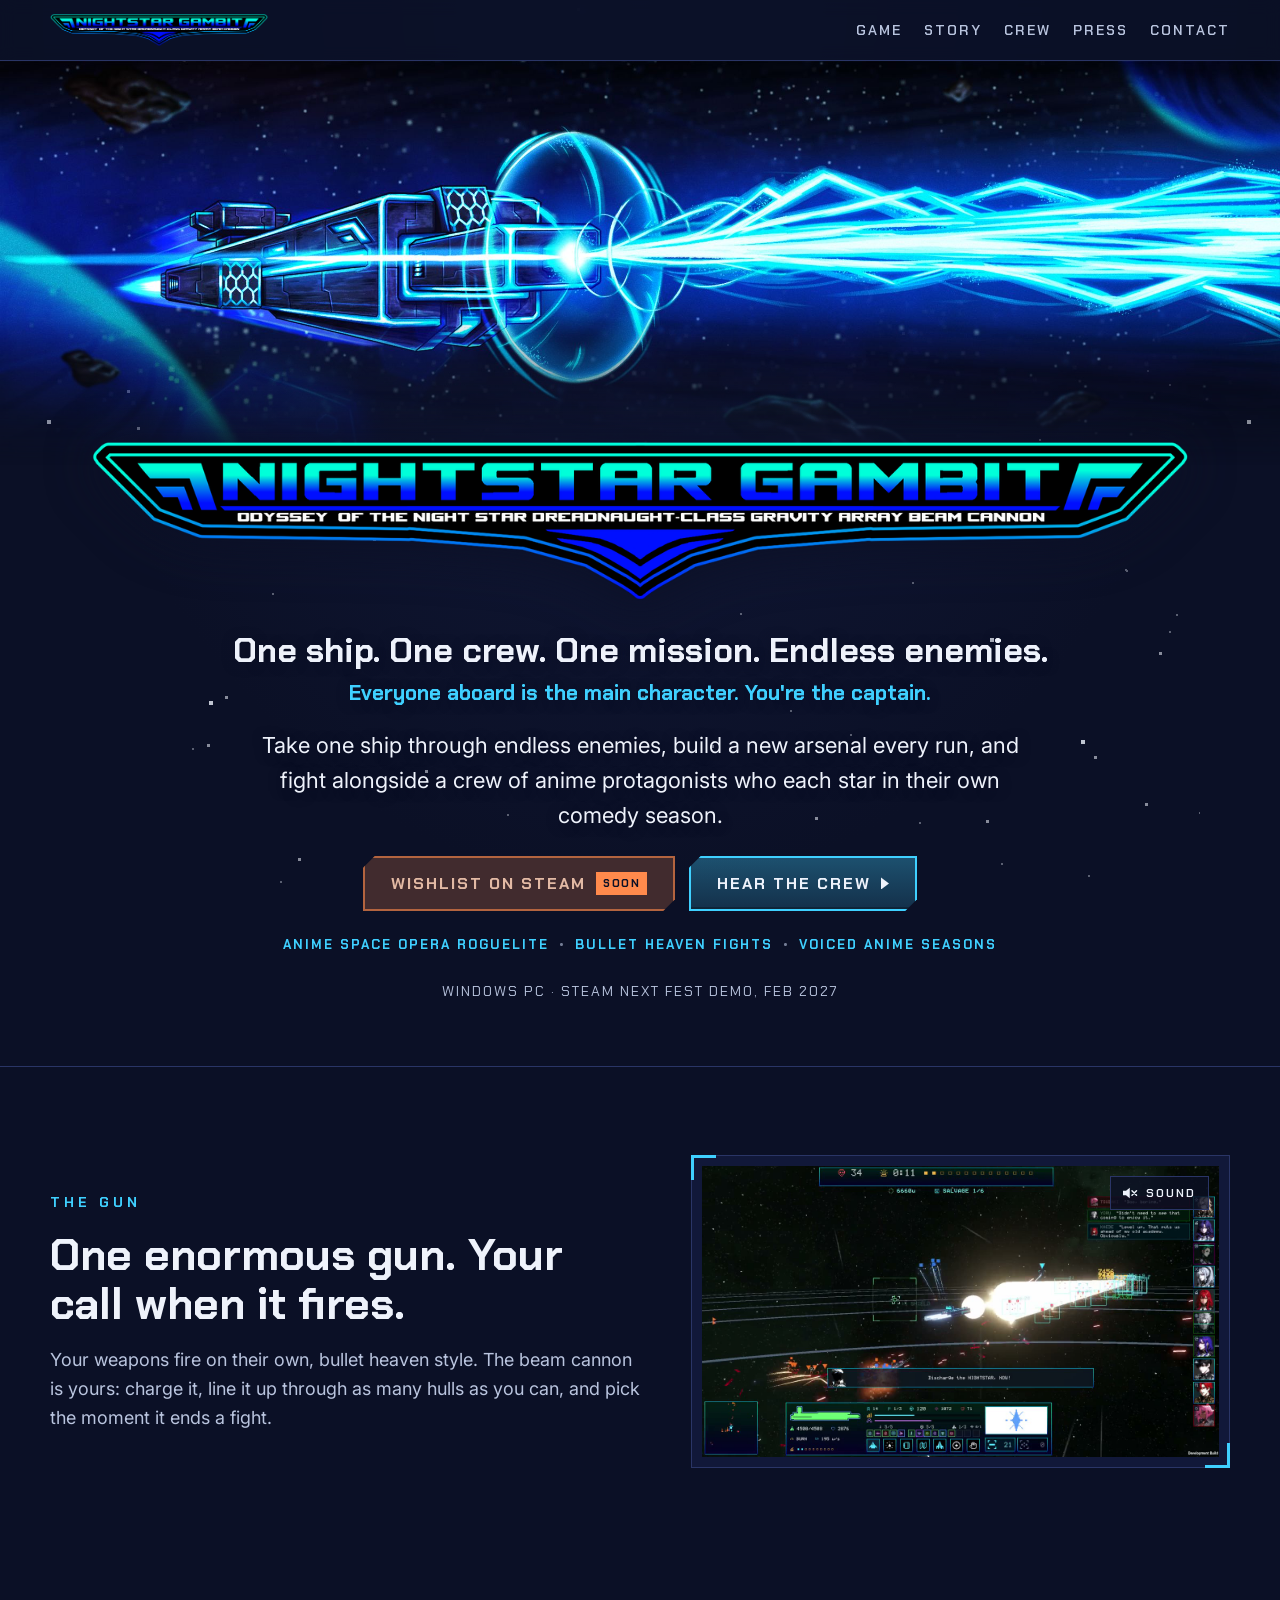
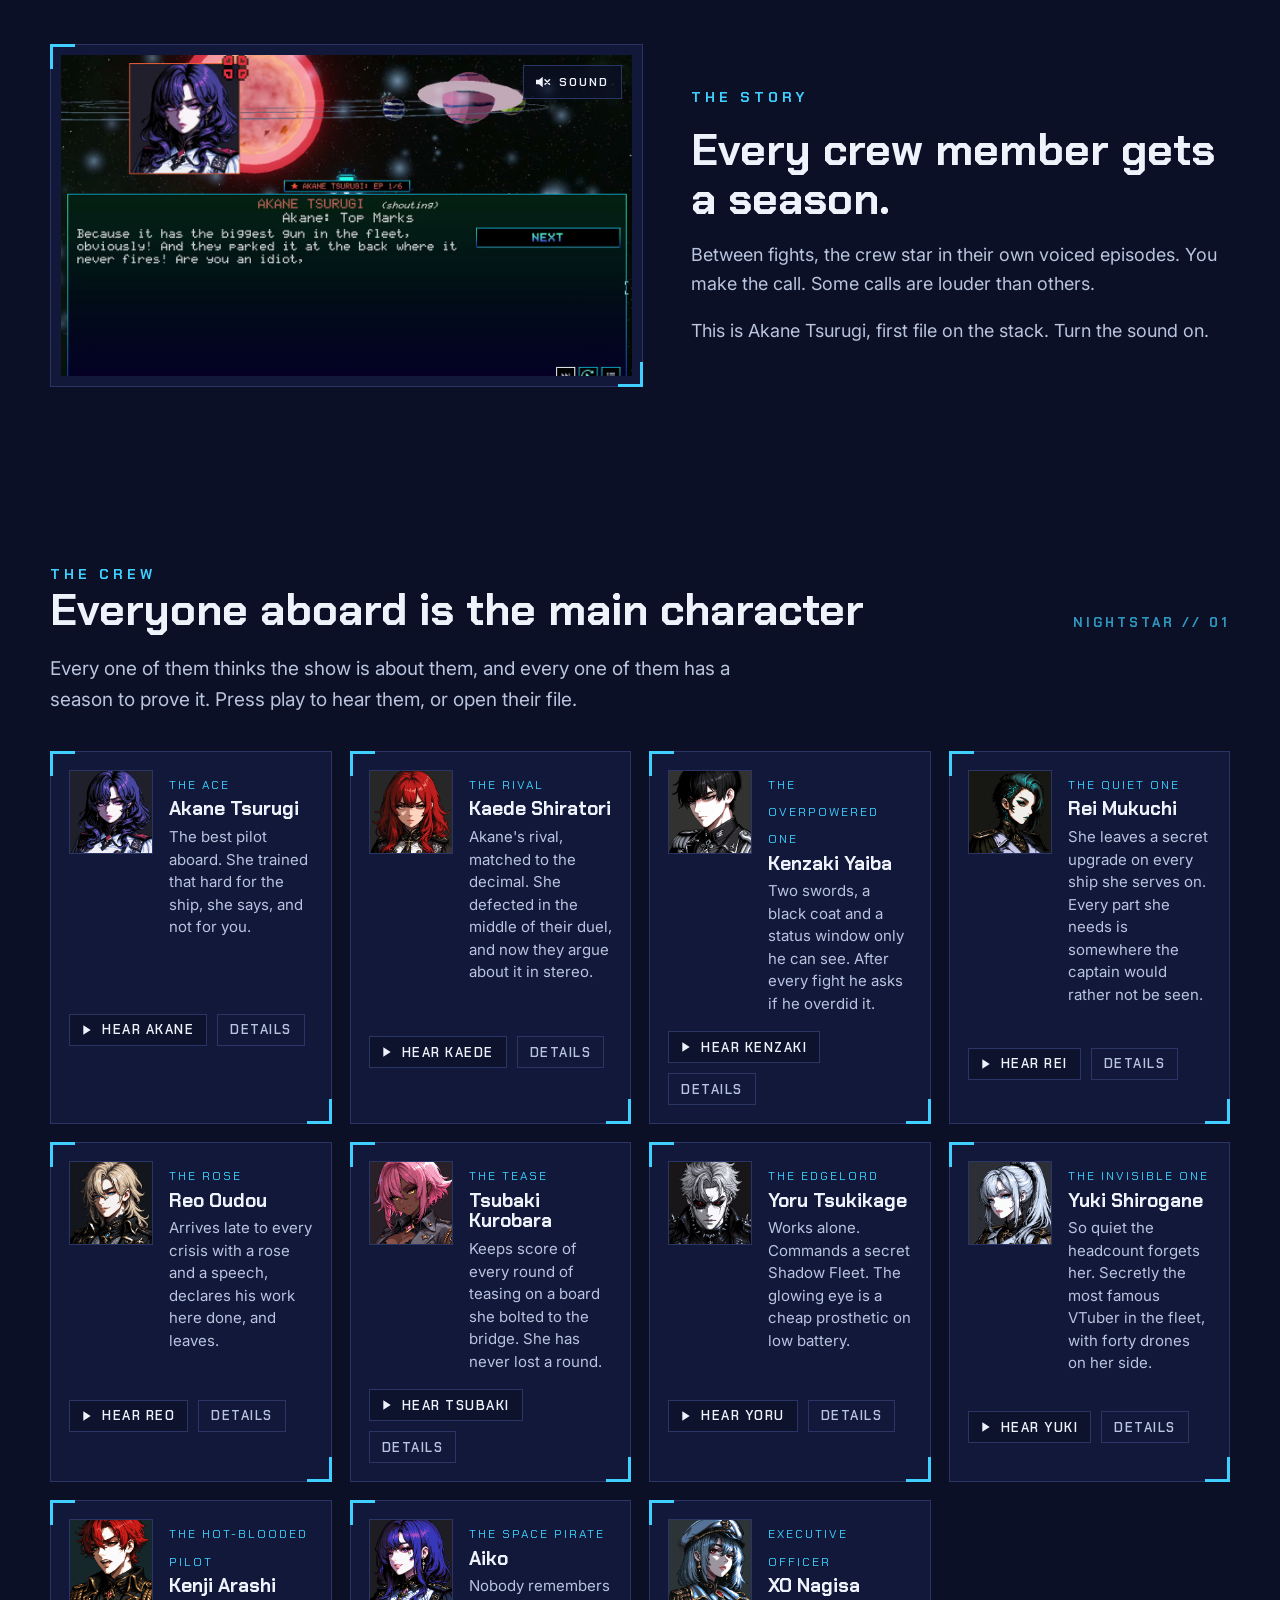
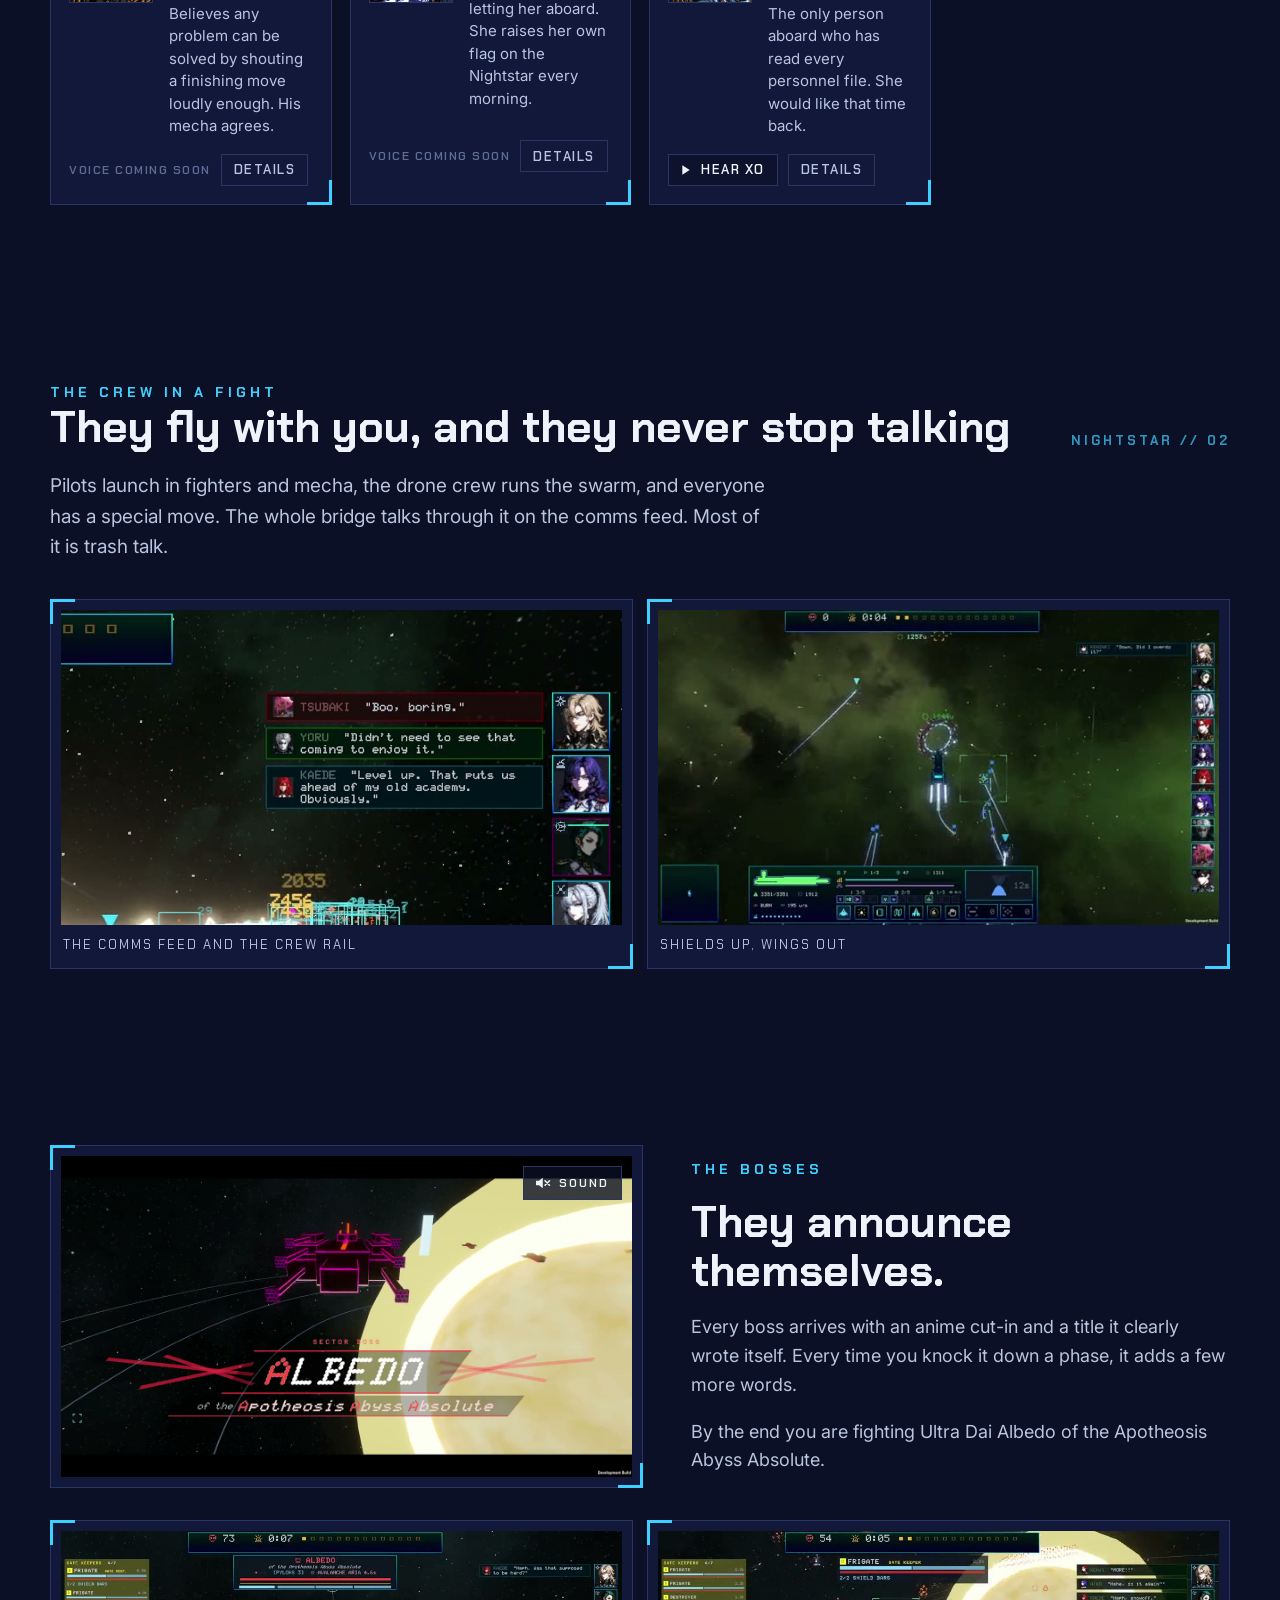
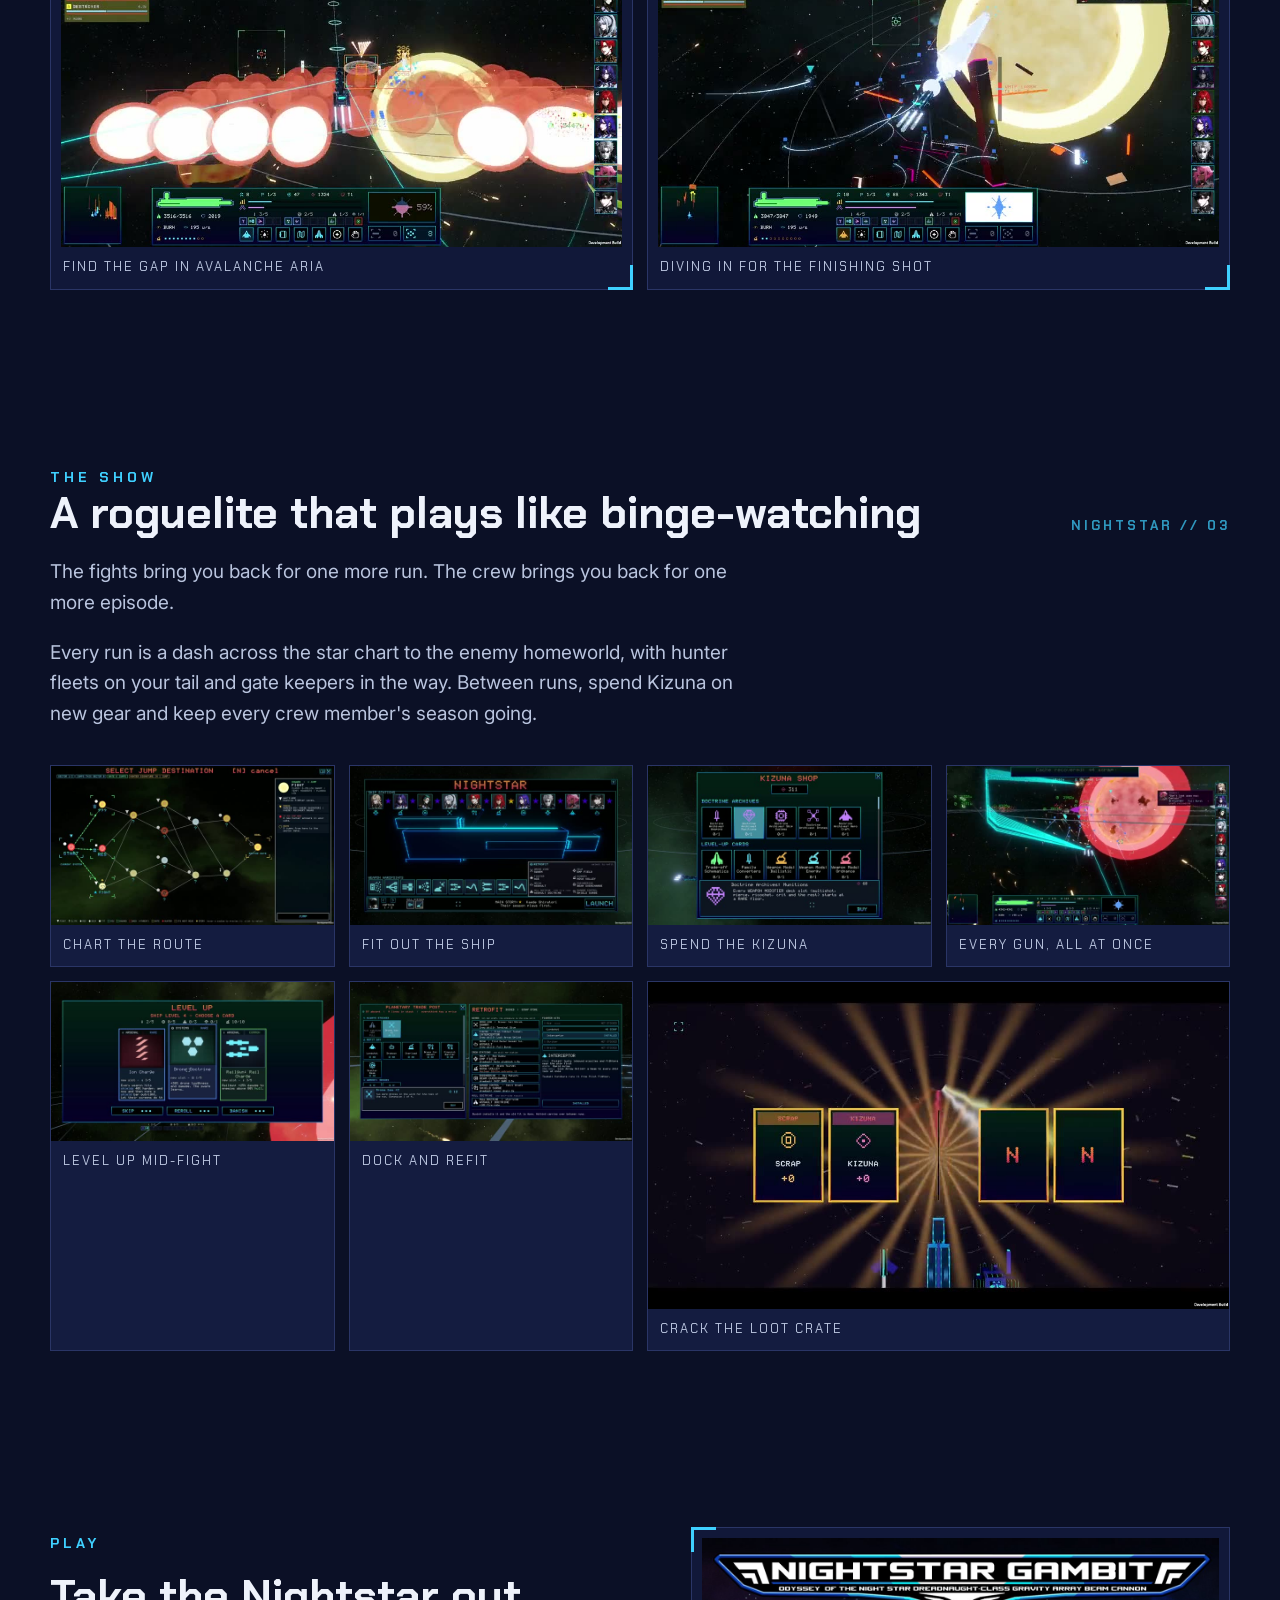
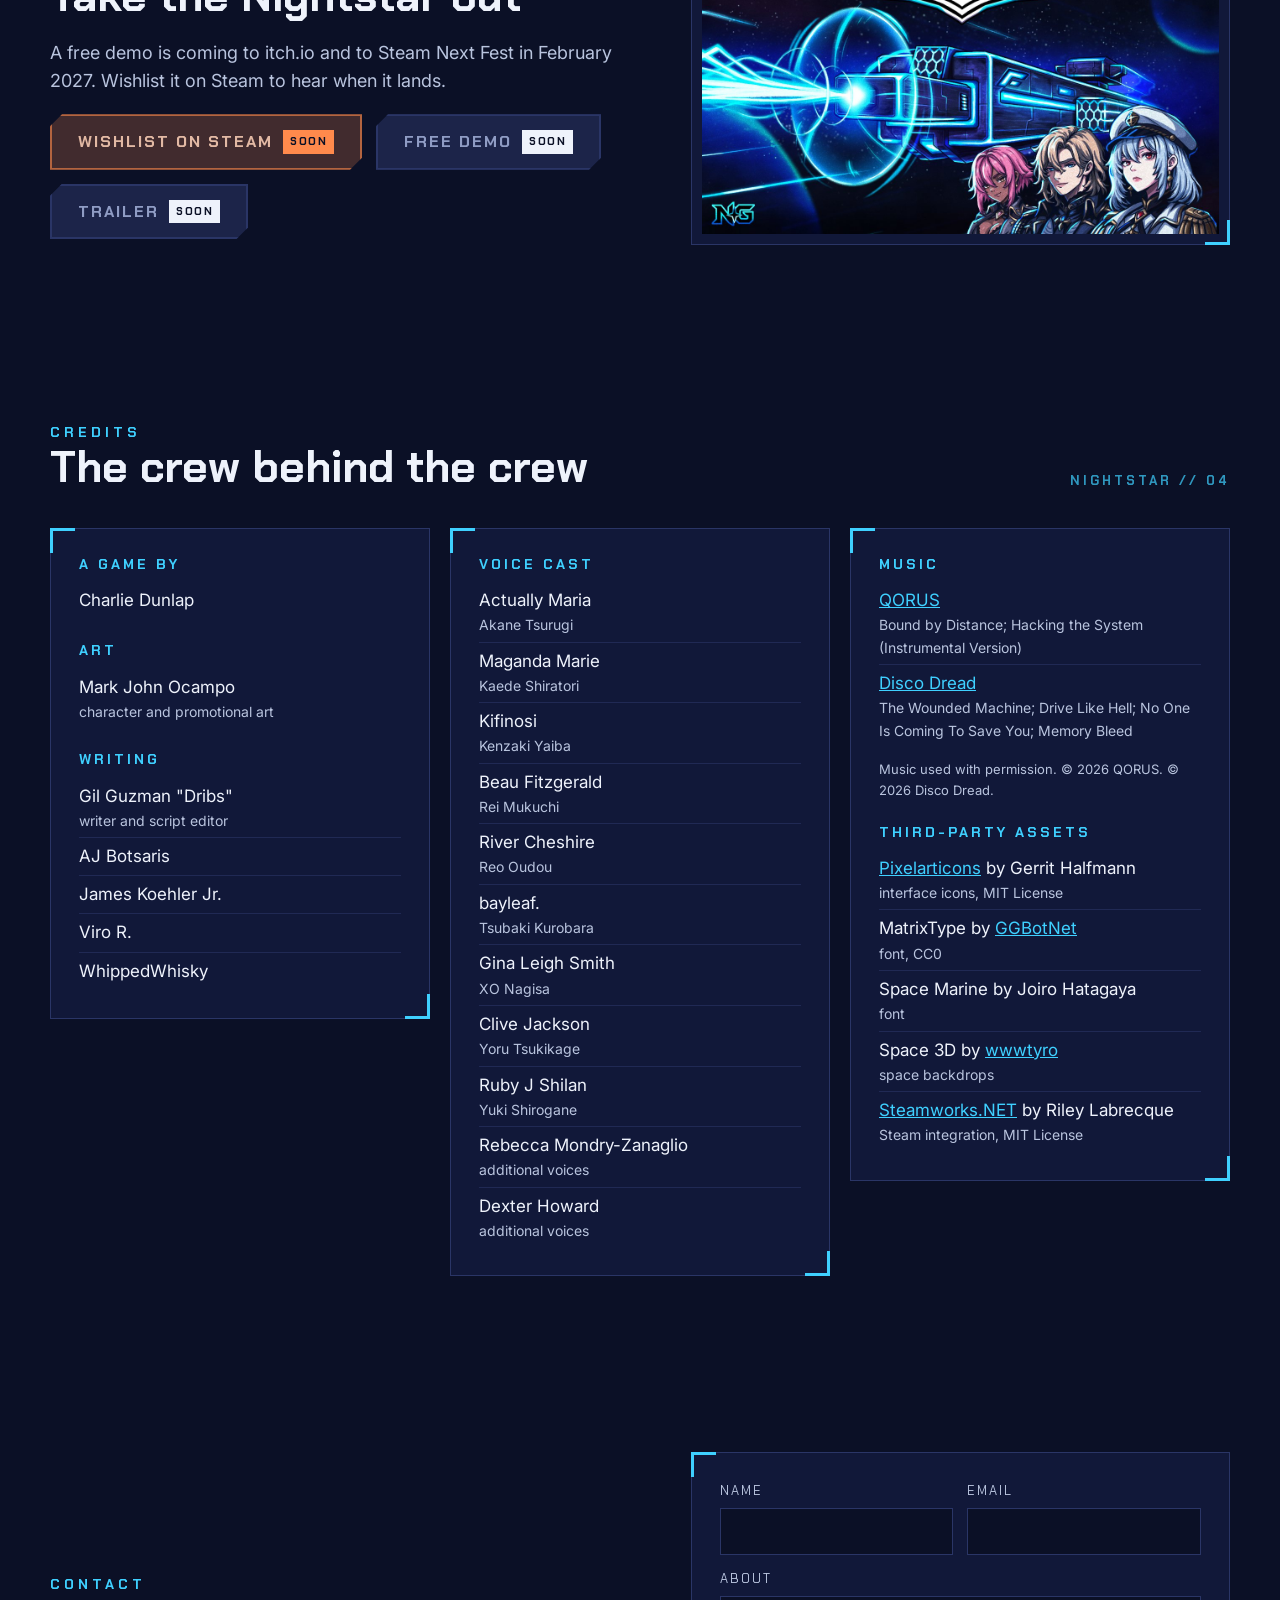
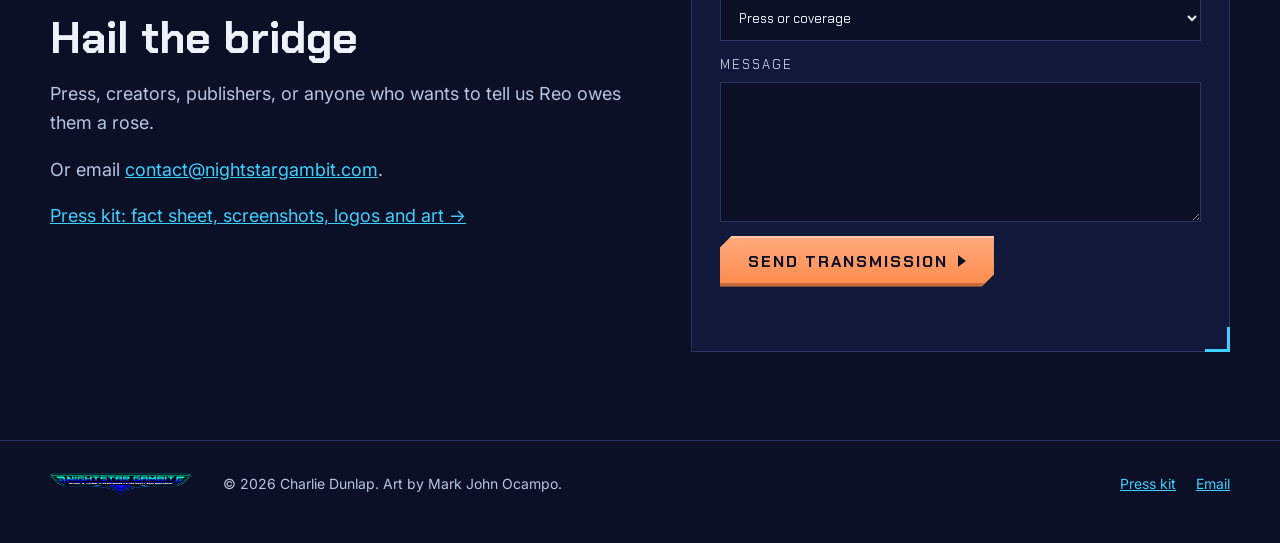
==== commit 4eba026c: "New pitch and tighter copy: tagline, core paragraph, one telling of each idea Hero leads with "One s" ====
--- a/index.html
+++ b/index.html
@@ -4,9 +4,9 @@
 <meta charset="utf-8">
 <meta name="viewport" content="width=device-width, initial-scale=1">
 <title>Nightstar Gambit</title>
-<meta name="description" content="A retro anime space opera roguelite game. Command the Nightstar, a dreadnaught built around one enormous beam cannon, and a crew of prima-donna anime spoofs who each star in their own fully voiced episodes.">
+<meta name="description" content="Nightstar Gambit is an anime space opera roguelite. Take one ship through endless enemies, build a new arsenal every run, and fight alongside a crew of anime protagonists who each star in their own comedy season.">
 <meta property="og:title" content="Nightstar Gambit">
-<meta property="og:description" content="A retro anime space opera roguelite game. Command the Nightstar, a dreadnaught built around one enormous beam cannon, and a crew of prima-donna anime spoofs who each star in their own fully voiced episodes.">
+<meta property="og:description" content="Nightstar Gambit is an anime space opera roguelite. Take one ship through endless enemies, build a new arsenal every run, and fight alongside a crew of anime protagonists who each star in their own comedy season.">
 <meta property="og:image" content="https://nightstargambit.com/assets/key_art.jpg">
 <meta name="twitter:card" content="summary_large_image">
 <link rel="icon" href="assets/icon.png">
@@ -31,15 +31,16 @@
 </header>
 
 <section class="hero">
-  <img class="art" src="assets/hero.jpg" alt="The Nightstar firing its spinal beam cannon">
+  <img class="art" src="assets/hero.jpg" alt="The Nightstar firing its gravity array beam cannon">
   <div class="wrap">
     <h1><img class="logo" src="assets/logo.png" alt="Nightstar Gambit: The Odyssey of the Night Star Dreadnaught-class Gravity Array Beam Cannon"></h1>
-    <p class="pitch">A retro anime space opera roguelite. Command the Nightstar, a dreadnaught built around one enormous beam cannon, and a crew of prima-donna anime spoofs who each star in their own fully voiced episodes.</p>
+    <p class="tagline">One ship. One crew. One mission. Endless enemies.<span>Everyone aboard is the main character. You're the captain.</span></p>
+    <p class="pitch">Take one ship through endless enemies, build a new arsenal every run, and fight alongside a crew of anime protagonists who each star in their own comedy season.</p>
     <div class="btns">
-      <a class="btn primary" aria-disabled="true" title="The Steam page is coming soon">Wishlist on Steam · soon</a>
+      <a class="btn primary" aria-disabled="true" title="The Steam page is coming soon">Wishlist on Steam <span class="soon">Soon</span></a>
       <a class="btn" href="#story">Hear the crew</a>
     </div>
-    <ul class="genres"><li>Bullet heaven fights</li><li>Route-planning roguelite</li><li>Fully voiced anime crew</li></ul>
+    <ul class="genres"><li>Anime space opera roguelite</li><li>Bullet heaven fights</li><li>Voiced anime seasons</li></ul>
     <p class="meta">Windows PC · Steam Next Fest demo, Feb 2027</p>
   </div>
 </section>
@@ -50,7 +51,6 @@
       <p class="eyebrow">The gun</p>
       <h2>One enormous gun. Your call when it fires.</h2>
       <p>Your weapons fire on their own, bullet heaven style. The beam cannon is yours: charge it, line it up through as many hulls as you can, and pick the moment it ends a fight.</p>
-      <p>Every run is a dash across the star chart to the enemy homeworld, with hunter fleets on your tail and gate keepers in the way.</p>
     </div>
     <div class="media hud"><video class="loop" data-src="assets/video/beam_pack.mp4" poster="assets/video/beam_pack.jpg" muted loop playsinline preload="none" aria-label="The beam cannon firing through a pack of enemy ships"></video></div>
   </div>
@@ -61,8 +61,8 @@
     <div class="text">
       <p class="eyebrow">The story</p>
       <h2>Every crew member gets a season.</h2>
-      <p>Between fights, the crew star in their own fully voiced episodes. You make the call at every choice, and every choice is a good one. Some are just louder than others.</p>
-      <p>This is how Akane Tsurugi joins the ship. Turn the sound on.</p>
+      <p>Between fights, the crew star in their own voiced episodes. You make the call. Some calls are louder than others.</p>
+      <p>This is Akane Tsurugi, first file on the stack. Turn the sound on.</p>
     </div>
     <div class="media hud"><video class="loop" data-src="assets/video/akane_scene.mp4" poster="assets/video/akane_scene.jpg" muted playsinline preload="none" aria-label="Akane Tsurugi's first scene: XO Nagisa reads her personnel file, Akane introduces herself, and when asked why she wanted this ship she shouts that it has the biggest gun in the fleet and asks if the captain is an idiot"></video></div>
   </div>
@@ -71,9 +71,9 @@
 <section id="crew">
   <div class="wrap">
     <div class="head">
-      <div><p class="eyebrow">The crew</p><h2>Meet the menaces</h2></div>
-      <span class="tag">NIGHTSTAR // 02</span>
-      <p class="lead">Every one of them is a prima donna, and every one of them has a season. Press play to hear them, or open their file.</p>
+      <div><p class="eyebrow">The crew</p><h2>Everyone aboard is the main character</h2></div>
+      <span class="tag">NIGHTSTAR // 01</span>
+      <p class="lead">Every one of them thinks the show is about them, and every one of them has a season to prove it. Press play to hear them, or open their file.</p>
     </div>
     <div class="crew">
       <div class="hud" data-crew="akane_tsurugi"><img loading="lazy" src="assets/crew/akane_tsurugi.png" alt=""><div><span class="role">The ace</span><h3>Akane Tsurugi</h3><p>The best pilot aboard. She trained that hard for the ship, she says, and not for you.</p></div></div>
@@ -82,7 +82,7 @@
       <div class="hud" data-crew="rei_mukuchi"><img loading="lazy" src="assets/crew/rei_mukuchi.png" alt=""><div><span class="role">The quiet one</span><h3>Rei Mukuchi</h3><p>She leaves a secret upgrade on every ship she serves on. Every part she needs is somewhere the captain would rather not be seen.</p></div></div>
       <div class="hud" data-crew="reo_oudou"><img loading="lazy" src="assets/crew/reo_oudou.png" alt=""><div><span class="role">The rose</span><h3>Reo Oudou</h3><p>Arrives late to every crisis with a rose and a speech, declares his work here done, and leaves.</p></div></div>
       <div class="hud" data-crew="tsubaki_kurobara"><img loading="lazy" src="assets/crew/tsubaki_kurobara.png" alt=""><div><span class="role">The tease</span><h3>Tsubaki Kurobara</h3><p>Keeps score of every round of teasing on a board she bolted to the bridge. She has never lost a round.</p></div></div>
-      <div class="hud" data-crew="yoru_tsukikage"><img loading="lazy" src="assets/crew/yoru_tsukikage.png" alt=""><div><span class="role">The edgelord</span><h3>Yoru Tsukikage</h3><p>Every edgelord cliche at once. The glowing eye is a cheap prosthetic on low battery.</p></div></div>
+      <div class="hud" data-crew="yoru_tsukikage"><img loading="lazy" src="assets/crew/yoru_tsukikage.png" alt=""><div><span class="role">The edgelord</span><h3>Yoru Tsukikage</h3><p>Works alone. Commands a secret Shadow Fleet. The glowing eye is a cheap prosthetic on low battery.</p></div></div>
       <div class="hud" data-crew="yuki_shirogane"><img loading="lazy" src="assets/crew/yuki_shirogane.png" alt=""><div><span class="role">The invisible one</span><h3>Yuki Shirogane</h3><p>So quiet the headcount forgets her. Secretly the most famous VTuber in the fleet, with forty drones on her side.</p></div></div>
       <div class="hud" data-crew="kenji_arashi"><img loading="lazy" src="assets/crew/kenji_arashi.png" alt=""><div><span class="role">The hot-blooded pilot</span><h3>Kenji Arashi</h3><p>Believes any problem can be solved by shouting a finishing move loudly enough. His mecha agrees.</p></div></div>
       <div class="hud" data-crew="aiko"><img loading="lazy" src="assets/crew/aiko.png" alt=""><div><span class="role">The space pirate</span><h3>Aiko</h3><p>Nobody remembers letting her aboard. She raises her own flag on the Nightstar every morning.</p></div></div>
@@ -95,9 +95,8 @@
   <div class="wrap">
     <div class="head">
       <div><p class="eyebrow">The crew in a fight</p><h2>They fly with you, and they never stop talking</h2></div>
-      <span class="tag">NIGHTSTAR // 03</span>
-      <p class="lead">Everyone you bring takes a station: Helm, Gunnery, Engineering, Drones, Damage Control or a pilot seat. Each post makes the ship better at something, and each crew member fires their own special move from it mid-fight.</p>
-      <p class="lead">Pilots launch fighters and mecha, the drone crew runs the swarm, and the whole bridge talks through every fight on the comms feed. Most of it is trash talk.</p>
+      <span class="tag">NIGHTSTAR // 02</span>
+      <p class="lead">Pilots launch in fighters and mecha, the drone crew runs the swarm, and everyone has a special move. The whole bridge talks through it on the comms feed. Most of it is trash talk.</p>
     </div>
     <div class="videos loops">
       <figure class="hud"><video class="gif" data-src="assets/loops/crew_banter.mp4" poster="assets/loops/crew_banter.jpg" muted loop playsinline preload="none" aria-label="The comms feed during a fight: Tsubaki, Yoru, Akane, Aiko and Kaede trade lines while their skills fire, next to the crew rail"></video><figcaption>The comms feed and the crew rail</figcaption></figure>
@@ -111,8 +110,8 @@
     <div class="text">
       <p class="eyebrow">The bosses</p>
       <h2>They announce themselves.</h2>
-      <p>Every boss arrives with an anime cut-in and a title it clearly wrote itself. Break a phase and the name gets longer.</p>
-      <p>By the end you are fighting Ultra Dai Albedo of the Apotheosis Abyss Absolute, and it has named every one of its attacks.</p>
+      <p>Every boss arrives with an anime cut-in and a title it clearly wrote itself. Every time you knock it down a phase, it adds a few more words.</p>
+      <p>By the end you are fighting Ultra Dai Albedo of the Apotheosis Abyss Absolute.</p>
     </div>
     <div class="media hud"><video class="loop" data-src="assets/video/boss_intro.mp4" poster="assets/video/boss_intro.jpg" muted loop playsinline preload="none" aria-label="Boss intro: the camera pans in as the title ALBEDO of the Apotheosis Abyss Absolute builds"></video></div>
   </div>
@@ -124,43 +123,19 @@
   </div>
 </section>
 
-<section>
+<section id="show">
   <div class="wrap">
     <div class="head">
       <div><p class="eyebrow">The show</p><h2>A roguelite that plays like binge-watching</h2></div>
-      <span class="tag">NIGHTSTAR // 04</span>
+      <span class="tag">NIGHTSTAR // 03</span>
       <p class="lead">The fights bring you back for one more run. The crew brings you back for one more episode.</p>
-    </div>
-    <div class="grid3">
-      <div class="hud"><span class="num">01</span><h3>A crew that is the story</h3><p>The Nightstar is crewed by prima-donna anime archetypes. Each one is a menace in their own way, and each stars in a fully voiced season of episodes.</p></div>
-      <div class="hud"><span class="num">02</span><h3>Chart a course</h3><p>Pick your route system by system to the enemy homeworld, outrun the hunter fleets on your tail and smash through the gate keepers in your way.</p></div>
-      <div class="hud"><span class="num">03</span><h3>Level up mid-battle</h3><p>Every level-up deals new cards that change how your weapons fire. Fill up to ten hardpoints and unlock new gear for the next run.</p></div>
-      <div class="hud"><span class="num">04</span><h3>Your crew flies too</h3><p>Launch fighters, mecha and drones flown by your crew, and watch them pull off their own special moves in the middle of the fight.</p></div>
-      <div class="hud"><span class="num">05</span><h3>Bosses with titles</h3><p>Every boss arrives with an anime cut-in and a name that grows each phase, until you are fighting Ultra Dai Albedo of the Apotheosis Abyss Absolute.</p></div>
-      <div class="hud"><span class="num">06</span><h3>Comedy first</h3><p>The crew are menaces and the bosses take themselves very seriously. The game's full title is The Odyssey of the Night Star Dreadnaught-class Gravity Array Beam Cannon.</p></div>
-    </div>
-  </div>
-</section>
-
-<section>
-  <div class="wrap">
-    <div class="head">
-      <div><p class="eyebrow">Gameplay</p><h2>From the bridge</h2></div>
-      <span class="tag">NIGHTSTAR // 05</span>
-    </div>
-    <ol class="steps">
-      <li><b>Fit out</b>Pick your crew and weapons in the hangar.</li>
-      <li><b>Chart</b>Plot a route across the sector, system by system.</li>
-      <li><b>Fight</b>Level up mid-battle and pick the cards that change your guns.</li>
-      <li><b>Refit</b>Dock at trade posts to shop and repair.</li>
-      <li><b>Break through</b>Beat the gate keeper, jump to the next sector, and reach the homeworld.</li>
-    </ol>
-    <p class="between">Between runs, spend Kizuna on new gear and keep every crew member's season going.</p>
+      <p class="lead">Every run is a dash across the star chart to the enemy homeworld, with hunter fleets on your tail and gate keepers in the way. Between runs, spend Kizuna on new gear and keep every crew member's season going.</p>
+    </div>
     <div class="shots gifs">
       <figure><video class="gif" data-src="assets/loops/star_chart.mp4" poster="assets/loops/star_chart.jpg" muted loop playsinline preload="none" aria-label="Picking the next jump on the star chart and warping out"></video><figcaption>Chart the route</figcaption></figure>
       <figure><video class="gif" data-src="assets/loops/hangar.mp4" poster="assets/loops/hangar.jpg" muted loop playsinline preload="none" aria-label="The hangar: crew stations and weapon hardpoints"></video><figcaption>Fit out the ship</figcaption></figure>
       <figure><video class="gif" data-src="assets/loops/shop.mp4" poster="assets/loops/shop.jpg" muted loop playsinline preload="none" aria-label="Browsing the Kizuna shop"></video><figcaption>Spend the Kizuna</figcaption></figure>
-      <figure><video class="gif" data-src="assets/loops/bullet_heaven.mp4" poster="assets/loops/bullet_heaven.jpg" muted loop playsinline preload="none" aria-label="Every gun on the ship firing on its own: bullets, rails, chain lightning and missiles"></video><figcaption>Guns fire automatically, in true bullet heaven fashion</figcaption></figure>
+      <figure><video class="gif" data-src="assets/loops/bullet_heaven.mp4" poster="assets/loops/bullet_heaven.jpg" muted loop playsinline preload="none" aria-label="Every gun on the ship firing on its own: bullets, rails, chain lightning and missiles"></video><figcaption>Every gun, all at once</figcaption></figure>
       <figure><video class="gif" data-src="assets/loops/level_up.mp4" poster="assets/loops/level_up.jpg" muted loop playsinline preload="none" aria-label="The level-up card pick"></video><figcaption>Level up mid-fight</figcaption></figure>
       <figure><video class="gif" data-src="assets/loops/dock.mp4" poster="assets/loops/dock.jpg" muted loop playsinline preload="none" aria-label="Docking at a trade post and refitting"></video><figcaption>Dock and refit</figcaption></figure>
       <figure class="wide"><video class="gif" data-src="assets/loops/loot_crate.mp4" poster="assets/loops/loot_crate.jpg" muted loop playsinline preload="none" aria-label="The loot crate sequence: crew strike cut-ins, the beam hits, and the crate bursts into reward cards"></video><figcaption>Crack the loot crate</figcaption></figure>
@@ -175,9 +150,9 @@
       <h2>Take the Nightstar out</h2>
       <p>A free demo is coming to itch.io and to Steam Next Fest in February 2027. Wishlist it on Steam to hear when it lands.</p>
       <div class="btns">
-        <a class="btn primary" aria-disabled="true" title="The Steam page is coming soon">Wishlist on Steam · soon</a>
-        <a class="btn" aria-disabled="true" title="The demo is coming soon">Free demo · soon</a>
-        <a class="btn" aria-disabled="true" title="The trailer is coming soon">Trailer · soon</a>
+        <a class="btn primary" aria-disabled="true" title="The Steam page is coming soon">Wishlist on Steam <span class="soon">Soon</span></a>
+        <a class="btn" aria-disabled="true" title="The demo is coming soon">Free demo <span class="soon">Soon</span></a>
+        <a class="btn" aria-disabled="true" title="The trailer is coming soon">Trailer <span class="soon">Soon</span></a>
       </div>
     </div>
     <div class="media hud"><img src="assets/key_art.jpg" alt="Nightstar Gambit key art"></div>
@@ -188,7 +163,7 @@
   <div class="wrap">
     <div class="head">
       <div><p class="eyebrow">Credits</p><h2>The crew behind the crew</h2></div>
-      <span class="tag">NIGHTSTAR // 06</span>
+      <span class="tag">NIGHTSTAR // 04</span>
     </div>
     <div class="credits">
       <div class="hud">
--- a/css/site.css
+++ b/css/site.css
@@ -1,246 +1,258 @@
-/* Nightstar Gambit: the pitch deck's Bridge HUD look, for the web. */
-:root {
-  --ink: #0B1026;
-  --ink2: #141C40;
-  --paper: #EEF2FB;
-  --soft: #B9C4DE;
-  --cyan: #3FD0FF;
-  --ember: #FF8A4C;
-  --line: #2A3566;
-  --wrap: 1180px;
-  --display: 'Chakra Petch', Arial, sans-serif;
-}
-
-* { box-sizing: border-box; }
-html { scroll-behavior: smooth; }
-body {
-  margin: 0;
-  font-family: 'Inter', Arial, sans-serif;
-  font-size: 17px;
-  line-height: 1.6;
-  color: var(--soft);
-  background-color: var(--ink);
-  background-image: url("../assets/stars.svg"), radial-gradient(ellipse at 50% 0%, var(--ink2), var(--ink) 70%);
-  background-attachment: fixed;
-}
-img { max-width: 100%; display: block; }
-a { color: var(--cyan); }
-h1, h2, h3 { font-family: var(--display); color: var(--paper); line-height: 1.1; margin: 0; }
-h2 { font-size: clamp(30px, 4vw, 44px); }
-h3 { font-size: 22px; }
-p { margin: 0; }
-
-.wrap { width: min(var(--wrap), 100% - 32px); margin: 0 auto; }
-.eyebrow { font-family: var(--display); font-weight: 700; font-size: 14px; letter-spacing: 4px; color: var(--cyan); text-transform: uppercase; }
-.ember { color: var(--ember); }
-.todo { color: var(--ember); border-bottom: 1px dashed var(--ember); }
-
-/* top bar */
-.bar { position: sticky; top: 0; z-index: 10; background: rgba(11, 16, 38, .88); backdrop-filter: blur(8px); border-bottom: 1px solid var(--line); }
-.bar .wrap { display: flex; align-items: center; gap: 24px; height: 60px; }
-.bar .brand img { height: 34px; width: auto; }
-.bar nav { margin-left: auto; display: flex; gap: 22px; }
-.bar nav a { font-family: var(--display); font-weight: 600; font-size: 14px; letter-spacing: 2px; color: var(--soft); text-decoration: none; text-transform: uppercase; }
-.bar nav a:hover, .bar nav a[aria-current] { color: var(--cyan); }
-
-/* buttons */
-.btn { display: inline-flex; align-items: center; gap: 10px; font-family: var(--display); font-weight: 700; font-size: 16px; letter-spacing: 2px; text-transform: uppercase; text-decoration: none; padding: 14px 26px; border: 2px solid var(--cyan); color: var(--cyan); background: transparent; cursor: pointer; clip-path: polygon(10px 0, 100% 0, 100% calc(100% - 10px), calc(100% - 10px) 100%, 0 100%, 0 10px); }
-.btn:hover { background: rgba(63, 208, 255, .12); }
-.btn.primary { background: var(--ember); border-color: var(--ember); color: var(--ink); }
-.btn.primary:hover { background: #ffa06e; }
-.btn[aria-disabled] { border-color: var(--line); color: #5f6c95; pointer-events: none; }
-.btn.primary[aria-disabled] { background: transparent; border-color: rgba(255, 138, 76, .55); color: rgba(255, 138, 76, .8); }
-.btns { display: flex; flex-wrap: wrap; gap: 14px; }
-
-/* HUD panel: thin frame with cyan corner brackets */
-.hud { position: relative; border: 1px solid var(--line); background: rgba(20, 28, 64, .72); padding: 28px; }
-.hud::before, .hud::after { content: ""; position: absolute; width: 22px; height: 22px; border: 0 solid var(--cyan); pointer-events: none; }
-.hud::before { top: -1px; left: -1px; border-top-width: 3px; border-left-width: 3px; }
-.hud::after { bottom: -1px; right: -1px; border-bottom-width: 3px; border-right-width: 3px; }
-
-/* section heads with the deck's NIGHTSTAR // NN tag */
-section { padding: 88px 0; }
-.head { display: flex; align-items: end; gap: 20px; margin-bottom: 36px; flex-wrap: wrap; }
-.head .tag { margin-left: auto; font-family: var(--display); font-weight: 700; font-size: 13px; letter-spacing: 3px; color: var(--cyan); opacity: .7; }
-.head > div { flex: 1 1 auto; }
-.head .lead { flex: 0 0 100%; max-width: 720px; font-size: 19px; }
-
-/* hero */
-.hero { position: relative; padding: 0 0 64px; overflow: hidden; border-bottom: 1px solid var(--line); }
-.hero > img.art { display: block; width: 100%; height: auto; aspect-ratio: 2400 / 775; max-height: 72vh; object-fit: cover; object-position: 50% 42%;
-  -webkit-mask-image: linear-gradient(180deg, #000 62%, transparent 98%); mask-image: linear-gradient(180deg, #000 62%, transparent 98%); }
-.hero .wrap { position: relative; z-index: 1; margin-top: clamp(-56px, -3vw, -12px); display: flex; flex-direction: column; align-items: center; text-align: center; gap: 22px; }
-.hero h1 { width: 100%; display: flex; justify-content: center; }
-.hero .logo { width: min(1100px, 100%); filter: drop-shadow(0 6px 24px rgba(11,16,38,.9)); }
-.hero .pitch { font-size: clamp(18px, 2vw, 22px); color: var(--paper); max-width: 760px; text-shadow: 0 2px 12px rgba(11,16,38,.9); }
-.hero .btns { justify-content: center; }
-.hero .genres { list-style: none; display: flex; flex-wrap: wrap; justify-content: center; gap: 8px 10px; margin: 0; padding: 0; }
-.hero .genres li { font-family: var(--display); font-weight: 700; font-size: 13px; letter-spacing: 2px; text-transform: uppercase; color: var(--cyan); border: 1px solid rgba(63, 208, 255, .45); background: rgba(11, 16, 38, .7); padding: 6px 12px; }
-.hero .meta { font-family: var(--display); font-size: 14px; letter-spacing: 2px; color: var(--soft); text-transform: uppercase; }
-
-/* two-column feature */
-.split { display: grid; grid-template-columns: 1.1fr 1fr; gap: 48px; align-items: center; }
-.split .text { display: flex; flex-direction: column; gap: 18px; font-size: 18px; }
-.split .media { padding: 10px; }
-
-/* feature cards */
-.credits { display: grid; grid-template-columns: repeat(3, 1fr); gap: 20px; align-items: start; }
-.credits h3 { font-size: 14px; letter-spacing: 3px; text-transform: uppercase; color: var(--cyan); margin: 0 0 10px; }
-.credits ul { list-style: none; margin: 0 0 24px; padding: 0; }
-.credits ul:last-child { margin-bottom: 0; }
-.credits li { color: var(--paper); padding: 5px 0; border-bottom: 1px solid rgba(42, 53, 102, .6); }
-.credits li:last-child { border-bottom: 0; }
-.credits li span { display: block; color: var(--soft); font-size: 14px; }
-.credits .fine { font-size: 13px; color: var(--soft); margin: -12px 0 24px; }
-.grid3 { display: grid; grid-template-columns: repeat(3, 1fr); gap: 20px; }
-.grid3 .hud { display: flex; flex-direction: column; gap: 10px; }
-.grid3 .num { font-family: var(--display); font-weight: 700; color: var(--ember); font-size: 13px; letter-spacing: 3px; }
-
-/* screenshots */
-.shots { display: grid; grid-template-columns: repeat(3, 1fr); gap: 14px; }
-.shots a { display: block; border: 1px solid var(--line); overflow: hidden; }
-.shots a:hover { border-color: var(--cyan); }
-.shots img { aspect-ratio: 16 / 9; object-fit: cover; width: 100%; transition: transform .3s; }
-.shots a:hover img { transform: scale(1.03); }
-.shots.gifs { grid-template-columns: repeat(4, 1fr); }
-.gifs figure.wide { grid-column: span 2; }
-.gifs figure { margin: 0; border: 1px solid var(--line); background: var(--ink2); transition: border-color .2s; }
-.gifs figure:hover { border-color: var(--cyan); }
-.gifs video { display: block; aspect-ratio: 16 / 9; object-fit: cover; border: 0; }
-.gifs figcaption { font-family: var(--display); font-size: 13px; letter-spacing: 2px; text-transform: uppercase; color: var(--soft); padding: 10px 12px; }
-
-/* crew */
-.crew { display: grid; grid-template-columns: repeat(auto-fill, minmax(260px, 1fr)); gap: 18px; }
-.crew .hud { display: grid; grid-template-columns: 84px 1fr; gap: 16px; padding: 18px; align-items: start; }
-.crew img { width: 84px; height: 84px; border: 1px solid var(--line); background: var(--ink); }
-.crew .role { font-family: var(--display); font-size: 12px; letter-spacing: 2px; text-transform: uppercase; color: var(--cyan); }
-.crew h3 { font-size: 19px; margin: 2px 0 6px; }
-.crew p { font-size: 15px; line-height: 1.5; }
-
-/* contact */
-form { display: grid; gap: 14px; }
-label { font-family: var(--display); font-size: 13px; letter-spacing: 2px; text-transform: uppercase; color: var(--soft); display: grid; gap: 6px; }
-input, select, textarea { font: inherit; color: var(--paper); background: var(--ink); border: 1px solid var(--line); padding: 12px 14px; border-radius: 0; text-transform: none; letter-spacing: 0; }
-input:focus, select:focus, textarea:focus { outline: 2px solid var(--cyan); outline-offset: -1px; }
-textarea { min-height: 140px; resize: vertical; }
-.row2 { display: grid; grid-template-columns: 1fr 1fr; gap: 14px; }
-.hp { position: absolute; left: -9999px; }
-.status { font-size: 15px; min-height: 1.5em; }
-
-/* press page */
-.press { display: grid; grid-template-columns: 320px 1fr; gap: 40px; align-items: start; padding-top: 48px; }
-.press aside { display: flex; flex-direction: column; gap: 18px; }
-.facts { width: 100%; border-collapse: collapse; font-size: 14px; }
-.facts th { text-align: left; font-family: var(--display); font-size: 11px; letter-spacing: 2px; text-transform: uppercase; color: var(--cyan); padding: 8px 10px 2px 0; font-weight: 700; }
-.facts td { color: var(--paper); padding: 0 0 8px; border-bottom: 1px solid var(--line); }
-.facts tr th, .facts tr td { display: block; }
-.toc { display: flex; flex-direction: column; gap: 6px; font-family: var(--display); font-size: 14px; letter-spacing: 1px; }
-.toc a { color: var(--soft); text-decoration: none; }
-.toc a:hover { color: var(--cyan); }
-.press main > section { padding: 0 0 56px; scroll-margin-top: 80px; }
-.press main h2 { font-size: 30px; margin-bottom: 16px; }
-.press main p + p { margin-top: 14px; }
-.press ul { padding-left: 20px; margin: 0; }
-.press li { margin-bottom: 8px; }
-.press li strong { color: var(--paper); }
-.logos { display: grid; grid-template-columns: repeat(auto-fill, minmax(200px, 1fr)); gap: 14px; }
-.logos a { display: flex; flex-direction: column; gap: 8px; text-decoration: none; font-size: 13px; }
-.logos .tile { aspect-ratio: 16 / 9; display: grid; place-items: center; padding: 14px; background: var(--ink); border: 1px solid var(--line); }
-.logos .tile img { max-height: 100%; object-fit: contain; }
-.logos a:hover .tile { border-color: var(--cyan); }
-.videos { display: grid; grid-template-columns: 1fr 1fr; gap: 14px; }
-video { width: 100%; border: 1px solid var(--line); background: #000; }
-.media video, .loops video { display: block; aspect-ratio: 16 / 9; object-fit: cover; border: 0; }
-.split.flip .media { order: -1; }
-.media, .loops figure { position: relative; }
-.snd { position: absolute; right: 20px; top: 20px; display: flex; align-items: center; gap: 8px; padding: 7px 12px 7px 9px;
-  font: 600 12px/1 var(--display); letter-spacing: 2px; text-transform: uppercase; color: var(--paper);
-  background: rgba(11,16,38,.78); border: 1px solid var(--line); cursor: pointer; transition: border-color .2s, color .2s; }
-.snd:hover, .snd:focus-visible { border-color: var(--cyan); color: var(--cyan); outline: none; }
-.snd svg { width: 18px; height: 18px; fill: currentColor; }
-.snd svg .wave, .snd svg .x { fill: none; stroke: currentColor; stroke-width: 2; stroke-linecap: round; }
-.snd .wave { display: none; }
-.snd.on { border-color: var(--cyan); color: var(--cyan); }
-.snd.on .wave { display: inline; }
-.snd.on .x { display: none; }
-#bosses .loops { margin-top: 32px; }
-#aboard .head .lead + .lead { margin-top: -8px; }
-
-/* run steps above the gameplay grid */
-.steps { list-style: none; counter-reset: step; display: grid; grid-template-columns: repeat(5, 1fr); gap: 12px; margin: 0 0 14px; padding: 0; }
-.steps li { counter-increment: step; border: 1px solid var(--line); background: rgba(20, 28, 64, .72); padding: 14px 16px; font-size: 15px; line-height: 1.45; color: var(--soft); }
-.steps li::before { content: "0" counter(step); display: block; font-family: var(--display); font-weight: 700; font-size: 12px; letter-spacing: 3px; color: var(--ember); }
-.steps b { display: block; font-family: var(--display); font-size: 17px; color: var(--paper); margin: 4px 0 4px; }
-.between { color: var(--soft); margin: 0 0 28px; }
-
-/* crew cards: voice + details */
-.crew .acts { grid-column: 1 / -1; display: flex; align-items: center; gap: 10px; flex-wrap: wrap; }
-.say { white-space: nowrap; display: inline-flex; align-items: center; gap: 8px; height: 32px; padding: 0 12px 0 8px; border: 1px solid var(--line); background: rgba(11, 16, 38, .6); color: var(--paper); font: 600 13px var(--display); letter-spacing: 1.5px; text-transform: uppercase; cursor: pointer; }
-.say svg { width: 16px; height: 16px; fill: currentColor; }
-.say .s { display: none; }
-.say.on { border-color: var(--cyan); color: var(--cyan); }
-.say.on .p { display: none; }
-.say.on .s { display: inline; }
-.say:hover, .say:focus-visible, .more:hover, .more:focus-visible { border-color: var(--cyan); color: var(--cyan); outline: none; }
-.more { height: 32px; padding: 0 12px; border: 1px solid var(--line); background: transparent; color: var(--soft); font: 600 13px var(--display); letter-spacing: 1.5px; text-transform: uppercase; cursor: pointer; }
-.crew .soon { font: 600 12px var(--display); letter-spacing: 1.5px; text-transform: uppercase; color: #5f6c95; }
-.crew .cap { grid-column: 1 / -1; display: none; margin-top: -4px; font-size: 14px; font-style: italic; color: var(--cyan); }
-.crew .cap.show { display: block; }
-
-/* crew details panel */
-.crew-dlg { padding: 0; border: 0; background: transparent; width: min(640px, calc(100% - 32px)); max-height: calc(100% - 48px); color: var(--soft); }
-.crew-dlg::backdrop { background: rgba(5, 8, 20, .78); }
-.crew-dlg > .hud { background: var(--ink2); padding: 26px; }
-.crew-dlg .x { position: absolute; top: 10px; right: 12px; width: 36px; height: 36px; border: 1px solid var(--line); background: transparent; color: var(--soft); font-size: 22px; line-height: 1; cursor: pointer; }
-.crew-dlg .x:hover, .crew-dlg .x:focus-visible { border-color: var(--cyan); color: var(--cyan); outline: none; }
-.crew-dlg .top { display: grid; grid-template-columns: 128px 1fr; gap: 18px; align-items: start; padding-right: 36px; }
-.crew-dlg .top img { width: 128px; height: 128px; border: 1px solid var(--line); background: var(--ink); }
-.crew-dlg .role { font-family: var(--display); font-size: 12px; letter-spacing: 2px; text-transform: uppercase; color: var(--cyan); }
-.crew-dlg h3 { font-size: 26px; margin: 2px 0 8px; }
-.crew-dlg .top p { font-size: 15px; }
-.crew-dlg .teaser { margin: 18px 0; color: var(--paper); }
-.crew-dlg dl { display: grid; grid-template-columns: auto 1fr; gap: 6px 16px; margin: 0 0 18px; font-size: 15px; }
-.crew-dlg dt { font: 600 12px var(--display); letter-spacing: 2px; text-transform: uppercase; color: var(--soft); padding-top: 3px; }
-.crew-dlg dd { margin: 0; color: var(--paper); }
-.crew-dlg .said { list-style: none; margin: 0; padding: 0; display: grid; gap: 10px; }
-.crew-dlg .said li { display: grid; grid-template-columns: 32px 1fr; gap: 12px; align-items: start; border-top: 1px solid var(--line); padding-top: 10px; }
-.crew-dlg .said .say { width: 32px; padding: 0; justify-content: center; }
-.crew-dlg q { color: var(--paper); font-size: 15px; line-height: 1.5; }
-.crew-dlg .soon { color: #8190b8; font-style: italic; }
-.loops figure { margin: 0; padding: 10px; }
-.loops figcaption { font-family: var(--display); font-size: 13px; letter-spacing: 2px; text-transform: uppercase; color: var(--soft); padding: 10px 2px 2px; }
-.credits dt { font-family: var(--display); font-size: 12px; letter-spacing: 2px; text-transform: uppercase; color: var(--cyan); margin-top: 14px; }
-.credits dd { margin: 2px 0 0; color: var(--paper); }
-.dl { display: flex; flex-wrap: wrap; align-items: center; gap: 18px; }
-
-/* footer */
-footer { border-top: 1px solid var(--line); padding: 32px 0 48px; font-size: 14px; }
-footer .wrap { display: flex; flex-wrap: wrap; gap: 16px 32px; align-items: center; }
-footer img { height: 22px; width: auto; }
-footer .right { margin-left: auto; display: flex; gap: 20px; }
-
-@media (max-width: 860px) {
-  section { padding: 64px 0; }
-  .split, .press { grid-template-columns: 1fr; }
-  .split.flip .media { order: 0; }
-  .press aside { position: static; }
-  .grid3, .shots { grid-template-columns: 1fr 1fr; }
-  .credits { grid-template-columns: 1fr; }
-  .shots.gifs { grid-template-columns: 1fr 1fr; }
-  .steps { grid-template-columns: 1fr 1fr; }
-  .videos, .row2 { grid-template-columns: 1fr; }
-  .bar nav { gap: 14px; }
-}
-@media (max-width: 560px) {
-  .shots.gifs { grid-template-columns: 1fr; }
-  .gifs figure.wide { grid-column: auto; }
-  .steps { grid-template-columns: 1fr; }
-  .crew-dlg .top { grid-template-columns: 88px 1fr; }
-  .crew-dlg .top img { width: 88px; height: 88px; }
-  .grid3, .shots { grid-template-columns: 1fr; }
-  .bar .brand img { height: 20px; }
-  .hero > img.art { aspect-ratio: 16 / 9; object-position: 34% 48%; }
-  .hero .wrap { margin-top: 0; }
-  .head .tag { display: none; }
-  footer .right { margin-left: 0; }
-}
+/* Nightstar Gambit: the pitch deck's Bridge HUD look, for the web. */
+:root {
+  --ink: #0B1026;
+  --ink2: #141C40;
+  --paper: #EEF2FB;
+  --soft: #B9C4DE;
+  --cyan: #3FD0FF;
+  --ember: #FF8A4C;
+  --line: #2A3566;
+  --wrap: 1180px;
+  --display: 'Chakra Petch', Arial, sans-serif;
+}
+
+* { box-sizing: border-box; }
+html { scroll-behavior: smooth; }
+body {
+  margin: 0;
+  font-family: 'Inter', Arial, sans-serif;
+  font-size: 17px;
+  line-height: 1.6;
+  color: var(--soft);
+  background-color: var(--ink);
+  background-image: url("../assets/stars.svg"), radial-gradient(ellipse at 50% 0%, var(--ink2), var(--ink) 70%);
+  background-attachment: fixed;
+}
+img { max-width: 100%; display: block; }
+a { color: var(--cyan); }
+h1, h2, h3 { font-family: var(--display); color: var(--paper); line-height: 1.1; margin: 0; }
+h2 { font-size: clamp(30px, 4vw, 44px); }
+h3 { font-size: 22px; }
+p { margin: 0; }
+
+.wrap { width: min(var(--wrap), 100% - 32px); margin: 0 auto; }
+.eyebrow { font-family: var(--display); font-weight: 700; font-size: 14px; letter-spacing: 4px; color: var(--cyan); text-transform: uppercase; }
+.ember { color: var(--ember); }
+.todo { color: var(--ember); border-bottom: 1px dashed var(--ember); }
+
+/* top bar */
+.bar { position: sticky; top: 0; z-index: 10; background: rgba(11, 16, 38, .88); backdrop-filter: blur(8px); border-bottom: 1px solid var(--line); }
+.bar .wrap { display: flex; align-items: center; gap: 24px; height: 60px; }
+.bar .brand img { height: 34px; width: auto; }
+.bar nav { margin-left: auto; display: flex; gap: 22px; }
+.bar nav a { font-family: var(--display); font-weight: 600; font-size: 14px; letter-spacing: 2px; color: var(--soft); text-decoration: none; text-transform: uppercase; }
+.bar nav a:hover, .bar nav a[aria-current] { color: var(--cyan); }
+
+/* buttons */
+.btn { position: relative; display: inline-flex; align-items: center; gap: 10px; font-family: var(--display); font-weight: 700; font-size: 16px; letter-spacing: 2px; text-transform: uppercase; text-decoration: none; padding: 15px 28px; border: 0; color: var(--paper); background: linear-gradient(180deg, rgba(63, 208, 255, .34), rgba(63, 208, 255, .16)); box-shadow: inset 0 0 0 2px var(--cyan), inset 0 -4px 0 rgba(0, 0, 0, .25); cursor: pointer; clip-path: polygon(12px 0, 100% 0, 100% calc(100% - 12px), calc(100% - 12px) 100%, 0 100%, 0 12px); transition: transform .12s, background .12s, filter .12s; }
+.btn::after { content: ""; width: 8px; height: 12px; background: currentColor; clip-path: polygon(0 0, 100% 50%, 0 100%); }
+.btn:hover { background: linear-gradient(180deg, rgba(63, 208, 255, .5), rgba(63, 208, 255, .26)); transform: translateY(-2px); }
+.btn:active { transform: translateY(1px); }
+.btn:focus-visible { outline: 3px solid var(--paper); outline-offset: 3px; }
+.btn.primary { color: var(--ink); background: linear-gradient(180deg, #ffab7d, var(--ember)); box-shadow: inset 0 -4px 0 rgba(0, 0, 0, .22), inset 0 2px 0 rgba(255, 255, 255, .35); }
+.btn.primary:hover { background: linear-gradient(180deg, #ffc29f, #ff9a63); filter: drop-shadow(0 0 10px rgba(255, 138, 76, .55)); }
+/* Not live yet: still shaped and filled like a button, dimmed, with a SOON badge. */
+.btn[aria-disabled] { cursor: not-allowed; color: #8f9cc4; background: rgba(42, 53, 102, .55); box-shadow: inset 0 0 0 2px var(--line); }
+.btn[aria-disabled]:hover { transform: none; filter: none; background: rgba(42, 53, 102, .55); }
+.btn.primary[aria-disabled] { color: rgba(255, 210, 185, .85); background: rgba(255, 138, 76, .22); box-shadow: inset 0 0 0 2px rgba(255, 138, 76, .6); }
+.btn.primary[aria-disabled]:hover { background: rgba(255, 138, 76, .22); }
+.btn[aria-disabled]::after { content: none; }
+.btn .soon { font-size: 11px; letter-spacing: 1.5px; padding: 3px 7px; background: var(--paper); color: var(--ink); }
+.btn.primary[aria-disabled] .soon { background: var(--ember); }
+.btns { display: flex; flex-wrap: wrap; gap: 14px; }
+
+/* HUD panel: thin frame with cyan corner brackets */
+.hud { position: relative; border: 1px solid var(--line); background: rgba(20, 28, 64, .72); padding: 28px; }
+.hud::before, .hud::after { content: ""; position: absolute; width: 22px; height: 22px; border: 0 solid var(--cyan); pointer-events: none; }
+.hud::before { top: -1px; left: -1px; border-top-width: 3px; border-left-width: 3px; }
+.hud::after { bottom: -1px; right: -1px; border-bottom-width: 3px; border-right-width: 3px; }
+
+/* section heads with the deck's NIGHTSTAR // NN tag */
+section { padding: 88px 0; }
+.head { display: flex; align-items: end; gap: 20px; margin-bottom: 36px; flex-wrap: wrap; }
+.head .tag { margin-left: auto; font-family: var(--display); font-weight: 700; font-size: 13px; letter-spacing: 3px; color: var(--cyan); opacity: .7; }
+.head > div { flex: 1 1 auto; }
+.head .lead { flex: 0 0 100%; max-width: 720px; font-size: 19px; }
+
+/* hero */
+.hero { position: relative; padding: 0 0 64px; overflow: hidden; border-bottom: 1px solid var(--line); }
+.hero > img.art { display: block; width: 100%; height: auto; aspect-ratio: 2400 / 775; max-height: 72vh; object-fit: cover; object-position: 50% 42%;
+  -webkit-mask-image: linear-gradient(180deg, #000 62%, transparent 98%); mask-image: linear-gradient(180deg, #000 62%, transparent 98%); }
+.hero .wrap { position: relative; z-index: 1; margin-top: clamp(-56px, -3vw, -12px); display: flex; flex-direction: column; align-items: center; text-align: center; gap: 22px; }
+.hero h1 { width: 100%; display: flex; justify-content: center; }
+.hero .logo { width: min(1100px, 100%); filter: drop-shadow(0 6px 24px rgba(11,16,38,.9)); }
+.hero .tagline { text-wrap: balance; font-family: var(--display); font-weight: 700; font-size: clamp(22px, 3vw, 34px); line-height: 1.25; color: var(--paper); text-shadow: 0 2px 12px rgba(11,16,38,.9); }
+.hero .tagline span { display: block; margin-top: 8px; font-size: .62em; color: var(--cyan); }
+.hero .pitch { font-size: clamp(18px, 2vw, 22px); color: var(--paper); max-width: 760px; text-shadow: 0 2px 12px rgba(11,16,38,.9); }
+.hero .btns { justify-content: center; }
+.hero .genres { list-style: none; display: flex; flex-wrap: wrap; justify-content: center; gap: 8px 10px; margin: 0; padding: 0; }
+.hero .genres li { font-family: var(--display); font-weight: 700; font-size: 13px; letter-spacing: 2px; text-transform: uppercase; color: var(--cyan); padding: 2px 0; }
+.hero .genres li + li::before { content: "\2022"; margin-right: 10px; color: var(--soft); opacity: .6; }
+.hero .meta { font-family: var(--display); font-size: 14px; letter-spacing: 2px; color: var(--soft); text-transform: uppercase; }
+
+/* two-column feature */
+.split { display: grid; grid-template-columns: 1.1fr 1fr; gap: 48px; align-items: center; }
+.split .text { display: flex; flex-direction: column; gap: 18px; font-size: 18px; }
+.split .media { padding: 10px; }
+
+/* feature cards */
+.credits { display: grid; grid-template-columns: repeat(3, 1fr); gap: 20px; align-items: start; }
+.credits h3 { font-size: 14px; letter-spacing: 3px; text-transform: uppercase; color: var(--cyan); margin: 0 0 10px; }
+.credits ul { list-style: none; margin: 0 0 24px; padding: 0; }
+.credits ul:last-child { margin-bottom: 0; }
+.credits li { color: var(--paper); padding: 5px 0; border-bottom: 1px solid rgba(42, 53, 102, .6); }
+.credits li:last-child { border-bottom: 0; }
+.credits li span { display: block; color: var(--soft); font-size: 14px; }
+.credits .fine { font-size: 13px; color: var(--soft); margin: -12px 0 24px; }
+.grid3 { display: grid; grid-template-columns: repeat(3, 1fr); gap: 20px; }
+.grid3 .hud { display: flex; flex-direction: column; gap: 10px; }
+.grid3 .num { font-family: var(--display); font-weight: 700; color: var(--ember); font-size: 13px; letter-spacing: 3px; }
+
+/* screenshots */
+.shots { display: grid; grid-template-columns: repeat(3, 1fr); gap: 14px; }
+.shots a { display: block; border: 1px solid var(--line); overflow: hidden; }
+.shots a:hover { border-color: var(--cyan); }
+.shots img { aspect-ratio: 16 / 9; object-fit: cover; width: 100%; transition: transform .3s; }
+.shots a:hover img { transform: scale(1.03); }
+.shots.gifs { grid-template-columns: repeat(4, 1fr); }
+.gifs figure.wide { grid-column: span 2; }
+.gifs figure { margin: 0; border: 1px solid var(--line); background: var(--ink2); transition: border-color .2s; }
+.gifs figure:hover { border-color: var(--cyan); }
+.gifs video { display: block; aspect-ratio: 16 / 9; object-fit: cover; border: 0; }
+.gifs figcaption { font-family: var(--display); font-size: 13px; letter-spacing: 2px; text-transform: uppercase; color: var(--soft); padding: 10px 12px; }
+
+/* crew */
+.crew { display: grid; grid-template-columns: repeat(auto-fill, minmax(260px, 1fr)); gap: 18px; }
+.crew .hud { display: grid; grid-template-columns: 84px 1fr; gap: 16px; padding: 18px; align-items: start; }
+.crew img { width: 84px; height: 84px; border: 1px solid var(--line); background: var(--ink); }
+.crew .role { font-family: var(--display); font-size: 12px; letter-spacing: 2px; text-transform: uppercase; color: var(--cyan); }
+.crew h3 { font-size: 19px; margin: 2px 0 6px; }
+.crew p { font-size: 15px; line-height: 1.5; }
+
+/* contact */
+form { display: grid; gap: 14px; }
+label { font-family: var(--display); font-size: 13px; letter-spacing: 2px; text-transform: uppercase; color: var(--soft); display: grid; gap: 6px; }
+input, select, textarea { font: inherit; color: var(--paper); background: var(--ink); border: 1px solid var(--line); padding: 12px 14px; border-radius: 0; text-transform: none; letter-spacing: 0; }
+input:focus, select:focus, textarea:focus { outline: 2px solid var(--cyan); outline-offset: -1px; }
+textarea { min-height: 140px; resize: vertical; }
+.row2 { display: grid; grid-template-columns: 1fr 1fr; gap: 14px; }
+.hp { position: absolute; left: -9999px; }
+.status { font-size: 15px; min-height: 1.5em; }
+
+/* press page */
+.press { display: grid; grid-template-columns: 320px 1fr; gap: 40px; align-items: start; padding-top: 48px; }
+.press aside { display: flex; flex-direction: column; gap: 18px; }
+.facts { width: 100%; border-collapse: collapse; font-size: 14px; }
+.facts th { text-align: left; font-family: var(--display); font-size: 11px; letter-spacing: 2px; text-transform: uppercase; color: var(--cyan); padding: 8px 10px 2px 0; font-weight: 700; }
+.facts td { color: var(--paper); padding: 0 0 8px; border-bottom: 1px solid var(--line); }
+.facts tr th, .facts tr td { display: block; }
+.toc { display: flex; flex-direction: column; gap: 6px; font-family: var(--display); font-size: 14px; letter-spacing: 1px; }
+.toc a { color: var(--soft); text-decoration: none; }
+.toc a:hover { color: var(--cyan); }
+.press main > section { padding: 0 0 56px; scroll-margin-top: 80px; }
+.press main h2 { font-size: 30px; margin-bottom: 16px; }
+.press main p + p { margin-top: 14px; }
+.press ul { padding-left: 20px; margin: 0; }
+.press li { margin-bottom: 8px; }
+.press li strong { color: var(--paper); }
+.logos { display: grid; grid-template-columns: repeat(auto-fill, minmax(200px, 1fr)); gap: 14px; }
+.logos a { display: flex; flex-direction: column; gap: 8px; text-decoration: none; font-size: 13px; }
+.logos .tile { aspect-ratio: 16 / 9; display: grid; place-items: center; padding: 14px; background: var(--ink); border: 1px solid var(--line); }
+.logos .tile img { max-height: 100%; object-fit: contain; }
+.logos a:hover .tile { border-color: var(--cyan); }
+.videos { display: grid; grid-template-columns: 1fr 1fr; gap: 14px; }
+video { width: 100%; border: 1px solid var(--line); background: #000; }
+.media video, .loops video { display: block; aspect-ratio: 16 / 9; object-fit: cover; border: 0; }
+.split.flip .media { order: -1; }
+.media, .loops figure { position: relative; }
+.snd { position: absolute; right: 20px; top: 20px; display: flex; align-items: center; gap: 8px; padding: 7px 12px 7px 9px;
+  font: 600 12px/1 var(--display); letter-spacing: 2px; text-transform: uppercase; color: var(--paper);
+  background: rgba(11,16,38,.78); border: 1px solid var(--line); cursor: pointer; transition: border-color .2s, color .2s; }
+.snd:hover, .snd:focus-visible { border-color: var(--cyan); color: var(--cyan); outline: none; }
+.snd svg { width: 18px; height: 18px; fill: currentColor; }
+.snd svg .wave, .snd svg .x { fill: none; stroke: currentColor; stroke-width: 2; stroke-linecap: round; }
+.snd .wave { display: none; }
+.snd.on { border-color: var(--cyan); color: var(--cyan); }
+.snd.on .wave { display: inline; }
+.snd.on .x { display: none; }
+#bosses .loops { margin-top: 32px; }
+#aboard .head .lead + .lead { margin-top: -8px; }
+
+/* run steps above the gameplay grid */
+.steps { list-style: none; counter-reset: step; display: grid; grid-template-columns: repeat(5, 1fr); gap: 12px; margin: 0 0 14px; padding: 0; }
+.steps li { counter-increment: step; border: 1px solid var(--line); background: rgba(20, 28, 64, .72); padding: 14px 16px; font-size: 15px; line-height: 1.45; color: var(--soft); }
+.steps li::before { content: "0" counter(step); display: block; font-family: var(--display); font-weight: 700; font-size: 12px; letter-spacing: 3px; color: var(--ember); }
+.steps b { display: block; font-family: var(--display); font-size: 17px; color: var(--paper); margin: 4px 0 4px; }
+.between { color: var(--soft); margin: 0 0 28px; }
+
+/* crew cards: voice + details */
+.crew .acts { grid-column: 1 / -1; display: flex; align-items: center; gap: 10px; flex-wrap: wrap; }
+.say { white-space: nowrap; display: inline-flex; align-items: center; gap: 8px; height: 32px; padding: 0 12px 0 8px; border: 1px solid var(--line); background: rgba(11, 16, 38, .6); color: var(--paper); font: 600 13px var(--display); letter-spacing: 1.5px; text-transform: uppercase; cursor: pointer; }
+.say svg { width: 16px; height: 16px; fill: currentColor; }
+.say .s { display: none; }
+.say.on { border-color: var(--cyan); color: var(--cyan); }
+.say.on .p { display: none; }
+.say.on .s { display: inline; }
+.say:hover, .say:focus-visible, .more:hover, .more:focus-visible { border-color: var(--cyan); color: var(--cyan); outline: none; }
+.more { height: 32px; padding: 0 12px; border: 1px solid var(--line); background: transparent; color: var(--soft); font: 600 13px var(--display); letter-spacing: 1.5px; text-transform: uppercase; cursor: pointer; }
+.crew .soon { font: 600 12px var(--display); letter-spacing: 1.5px; text-transform: uppercase; color: #5f6c95; }
+.crew .cap { grid-column: 1 / -1; display: none; margin-top: -4px; font-size: 14px; font-style: italic; color: var(--cyan); }
+.crew .cap.show { display: block; }
+
+/* crew details panel */
+.crew-dlg { padding: 0; border: 0; background: transparent; width: min(640px, calc(100% - 32px)); max-height: calc(100% - 48px); color: var(--soft); }
+.crew-dlg::backdrop { background: rgba(5, 8, 20, .78); }
+.crew-dlg > .hud { background: var(--ink2); padding: 26px; }
+.crew-dlg .x { position: absolute; top: 10px; right: 12px; width: 36px; height: 36px; border: 1px solid var(--line); background: transparent; color: var(--soft); font-size: 22px; line-height: 1; cursor: pointer; }
+.crew-dlg .x:hover, .crew-dlg .x:focus-visible { border-color: var(--cyan); color: var(--cyan); outline: none; }
+.crew-dlg .top { display: grid; grid-template-columns: 128px 1fr; gap: 18px; align-items: start; padding-right: 36px; }
+.crew-dlg .top img { width: 128px; height: 128px; border: 1px solid var(--line); background: var(--ink); }
+.crew-dlg .role { font-family: var(--display); font-size: 12px; letter-spacing: 2px; text-transform: uppercase; color: var(--cyan); }
+.crew-dlg h3 { font-size: 26px; margin: 2px 0 8px; }
+.crew-dlg .top p { font-size: 15px; }
+.crew-dlg .teaser { margin: 18px 0; color: var(--paper); }
+.crew-dlg dl { display: grid; grid-template-columns: auto 1fr; gap: 6px 16px; margin: 0 0 18px; font-size: 15px; }
+.crew-dlg dt { font: 600 12px var(--display); letter-spacing: 2px; text-transform: uppercase; color: var(--soft); padding-top: 3px; }
+.crew-dlg dd { margin: 0; color: var(--paper); }
+.crew-dlg .said { list-style: none; margin: 0; padding: 0; display: grid; gap: 10px; }
+.crew-dlg .said li { display: grid; grid-template-columns: 32px 1fr; gap: 12px; align-items: start; border-top: 1px solid var(--line); padding-top: 10px; }
+.crew-dlg .said .say { width: 32px; padding: 0; justify-content: center; }
+.crew-dlg q { color: var(--paper); font-size: 15px; line-height: 1.5; }
+.crew-dlg .soon { color: #8190b8; font-style: italic; }
+.loops figure { margin: 0; padding: 10px; }
+.loops figcaption { font-family: var(--display); font-size: 13px; letter-spacing: 2px; text-transform: uppercase; color: var(--soft); padding: 10px 2px 2px; }
+.credits dt { font-family: var(--display); font-size: 12px; letter-spacing: 2px; text-transform: uppercase; color: var(--cyan); margin-top: 14px; }
+.credits dd { margin: 2px 0 0; color: var(--paper); }
+.dl { display: flex; flex-wrap: wrap; align-items: center; gap: 18px; }
+
+/* footer */
+footer { border-top: 1px solid var(--line); padding: 32px 0 48px; font-size: 14px; }
+footer .wrap { display: flex; flex-wrap: wrap; gap: 16px 32px; align-items: center; }
+footer img { height: 22px; width: auto; }
+footer .right { margin-left: auto; display: flex; gap: 20px; }
+
+@media (max-width: 860px) {
+  section { padding: 64px 0; }
+  .split, .press { grid-template-columns: 1fr; }
+  .split.flip .media { order: 0; }
+  .press aside { position: static; }
+  .grid3, .shots { grid-template-columns: 1fr 1fr; }
+  .credits { grid-template-columns: 1fr; }
+  .shots.gifs { grid-template-columns: 1fr 1fr; }
+  .steps { grid-template-columns: 1fr 1fr; }
+  .videos, .row2 { grid-template-columns: 1fr; }
+  .bar nav { gap: 14px; }
+}
+@media (max-width: 560px) {
+  .shots.gifs { grid-template-columns: 1fr; }
+  .gifs figure.wide { grid-column: auto; }
+  .steps { grid-template-columns: 1fr; }
+  .crew-dlg .top { grid-template-columns: 88px 1fr; }
+  .crew-dlg .top img { width: 88px; height: 88px; }
+  .grid3, .shots { grid-template-columns: 1fr; }
+  .bar .brand img { height: 20px; }
+  .hero > img.art { aspect-ratio: 16 / 9; object-position: 34% 48%; }
+  .hero .wrap { margin-top: 0; }
+  .head .tag { display: none; }
+  footer .right { margin-left: 0; }
+}
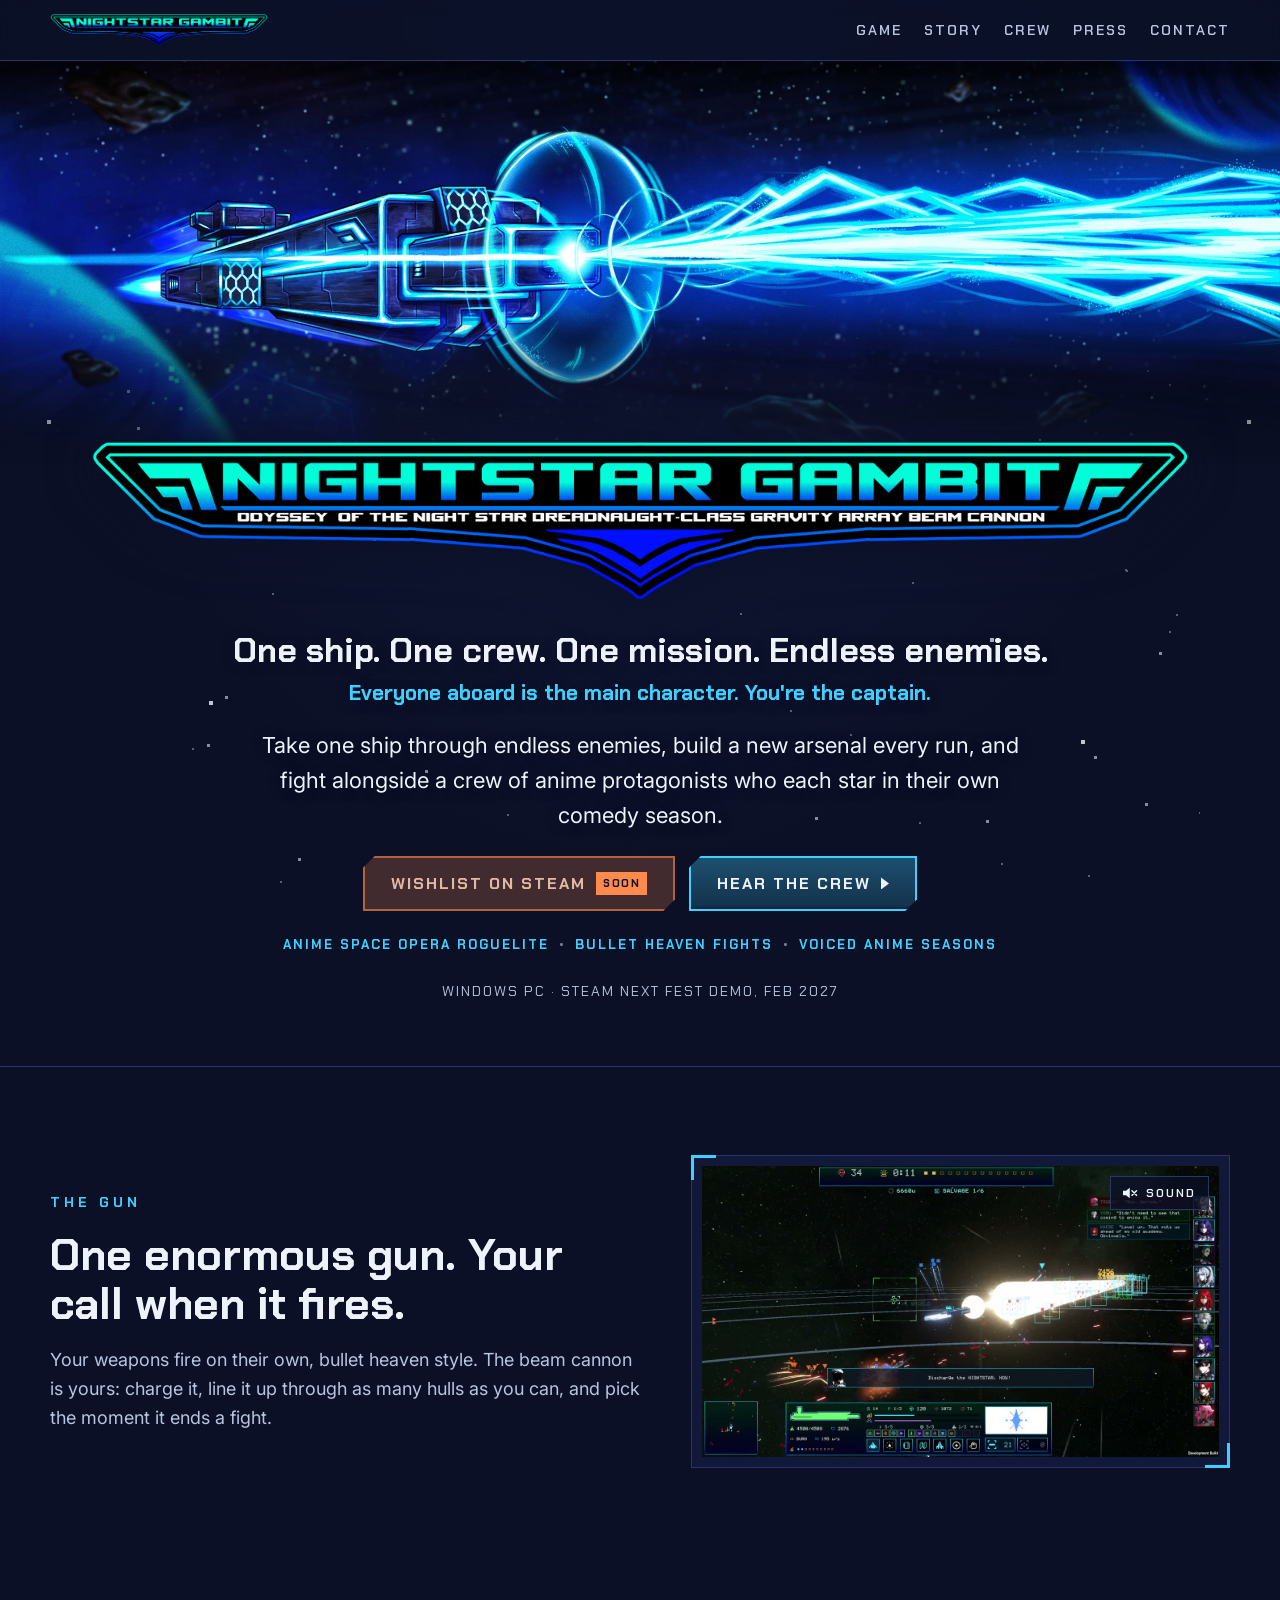
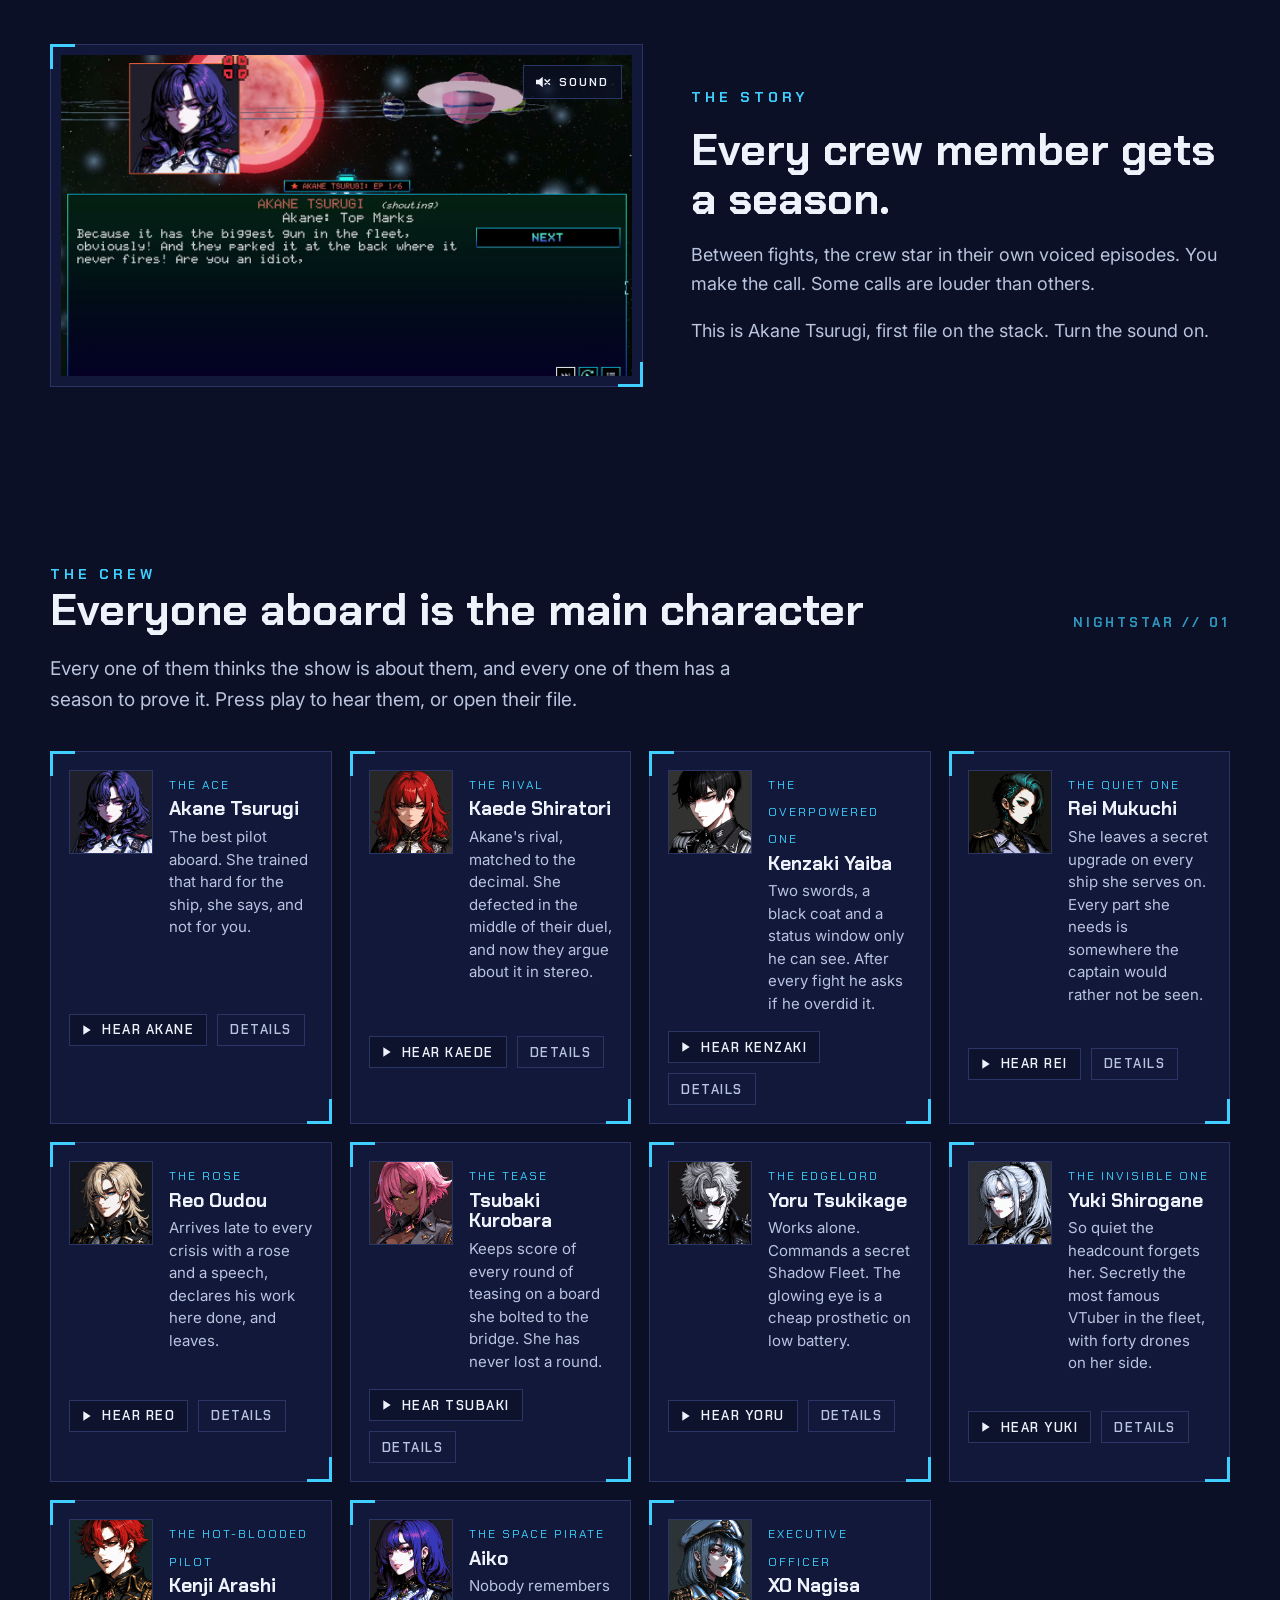
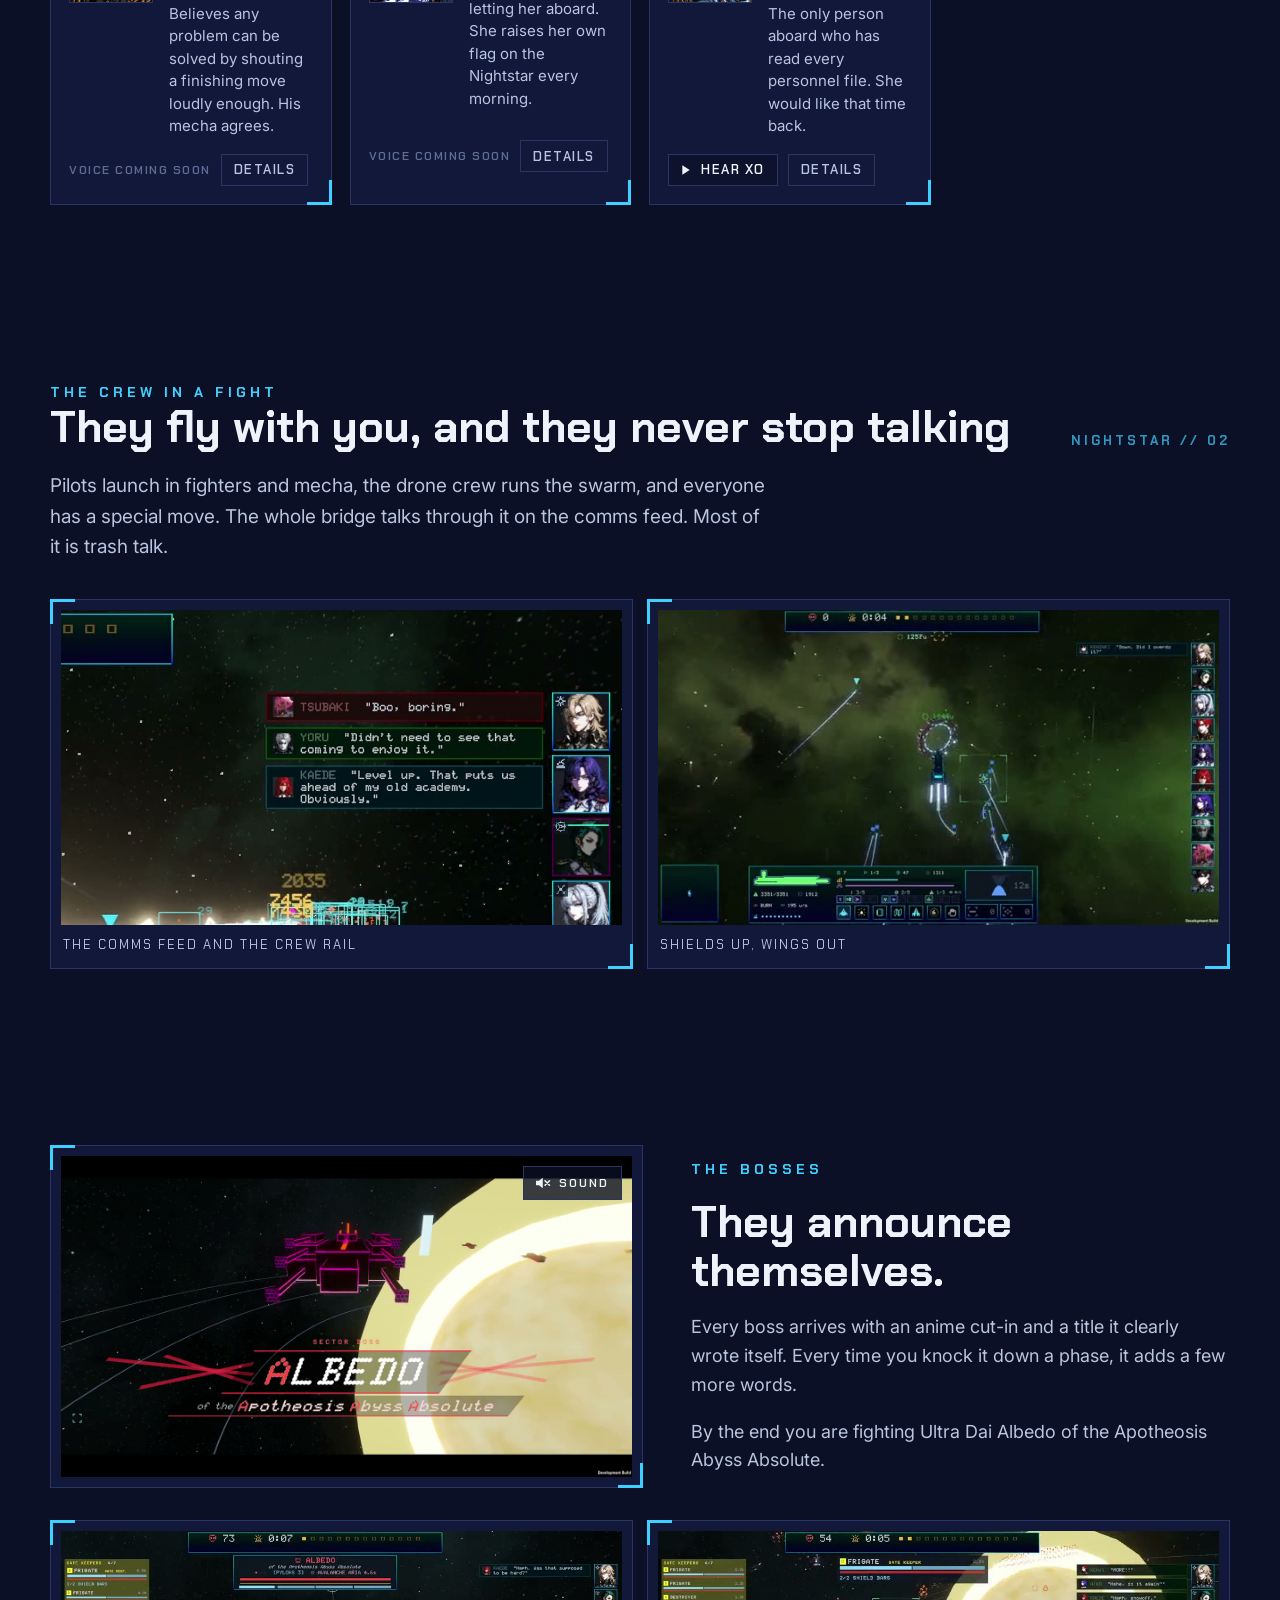
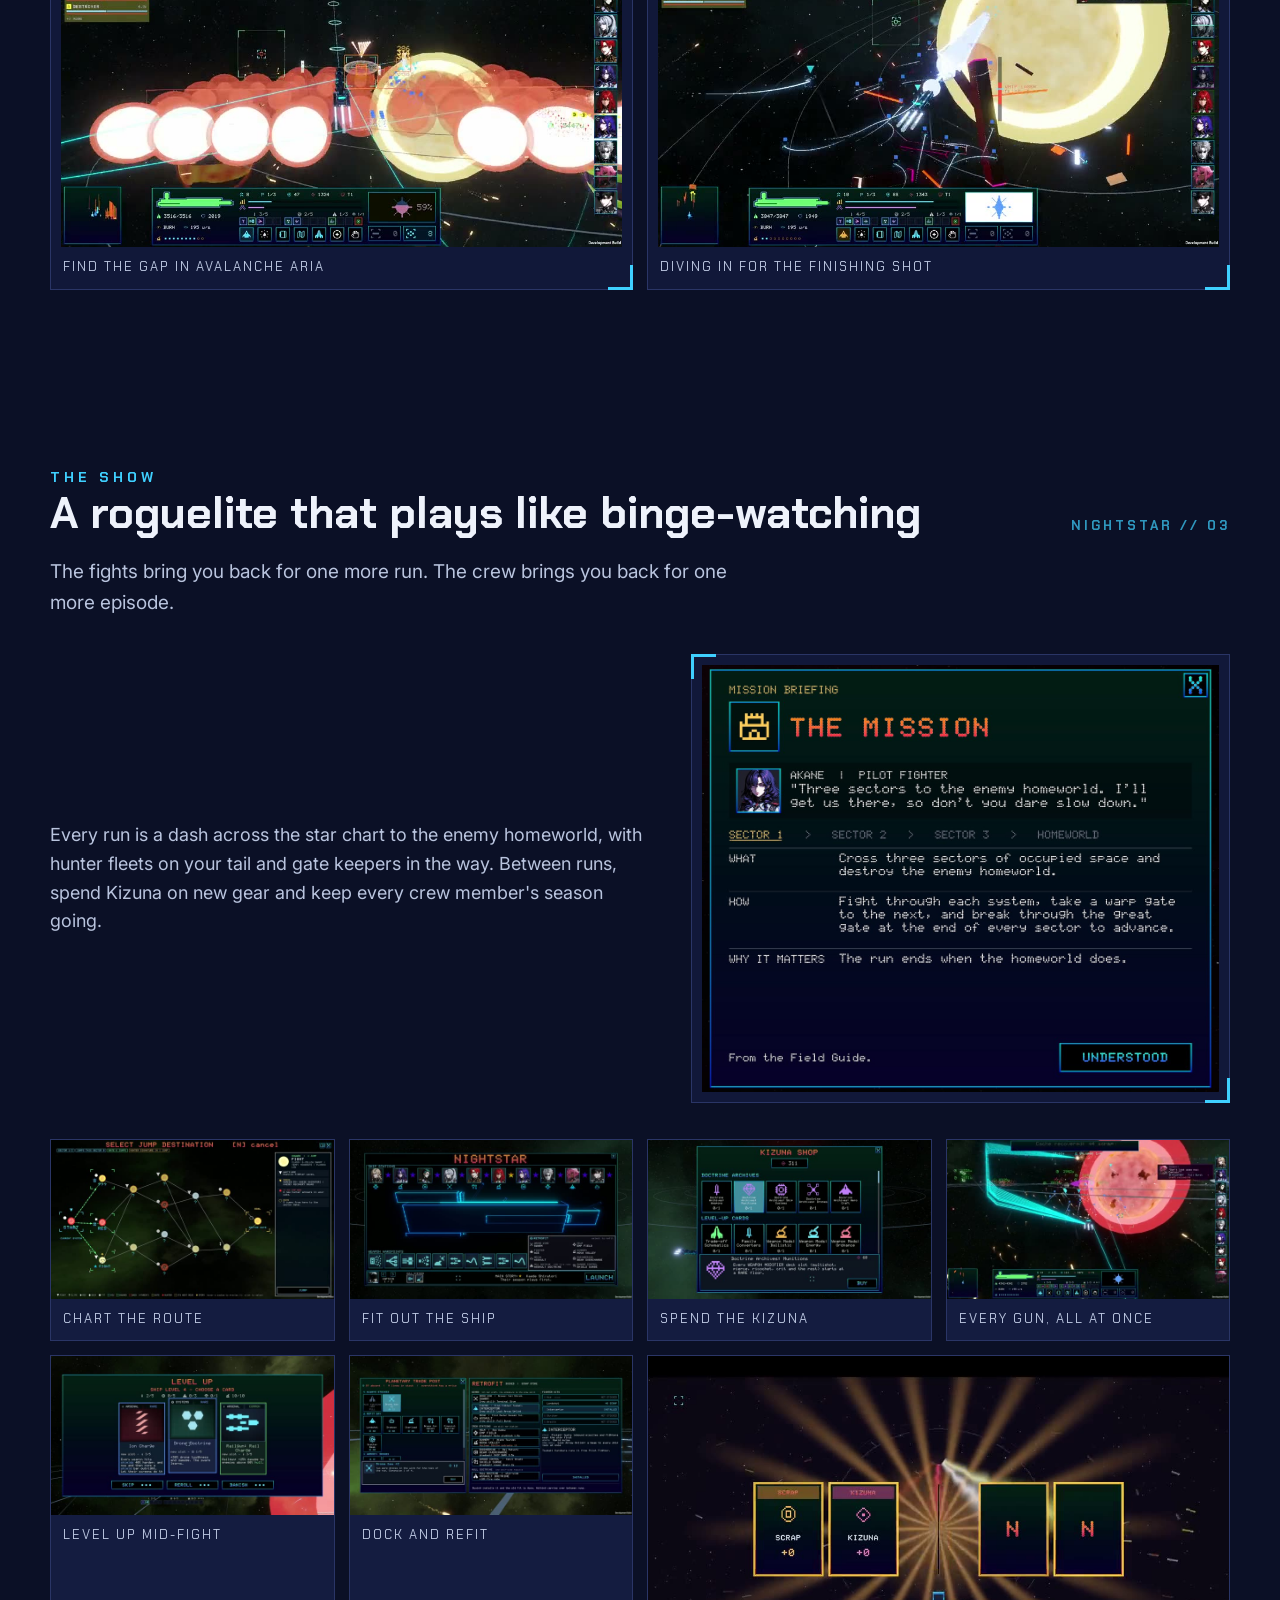
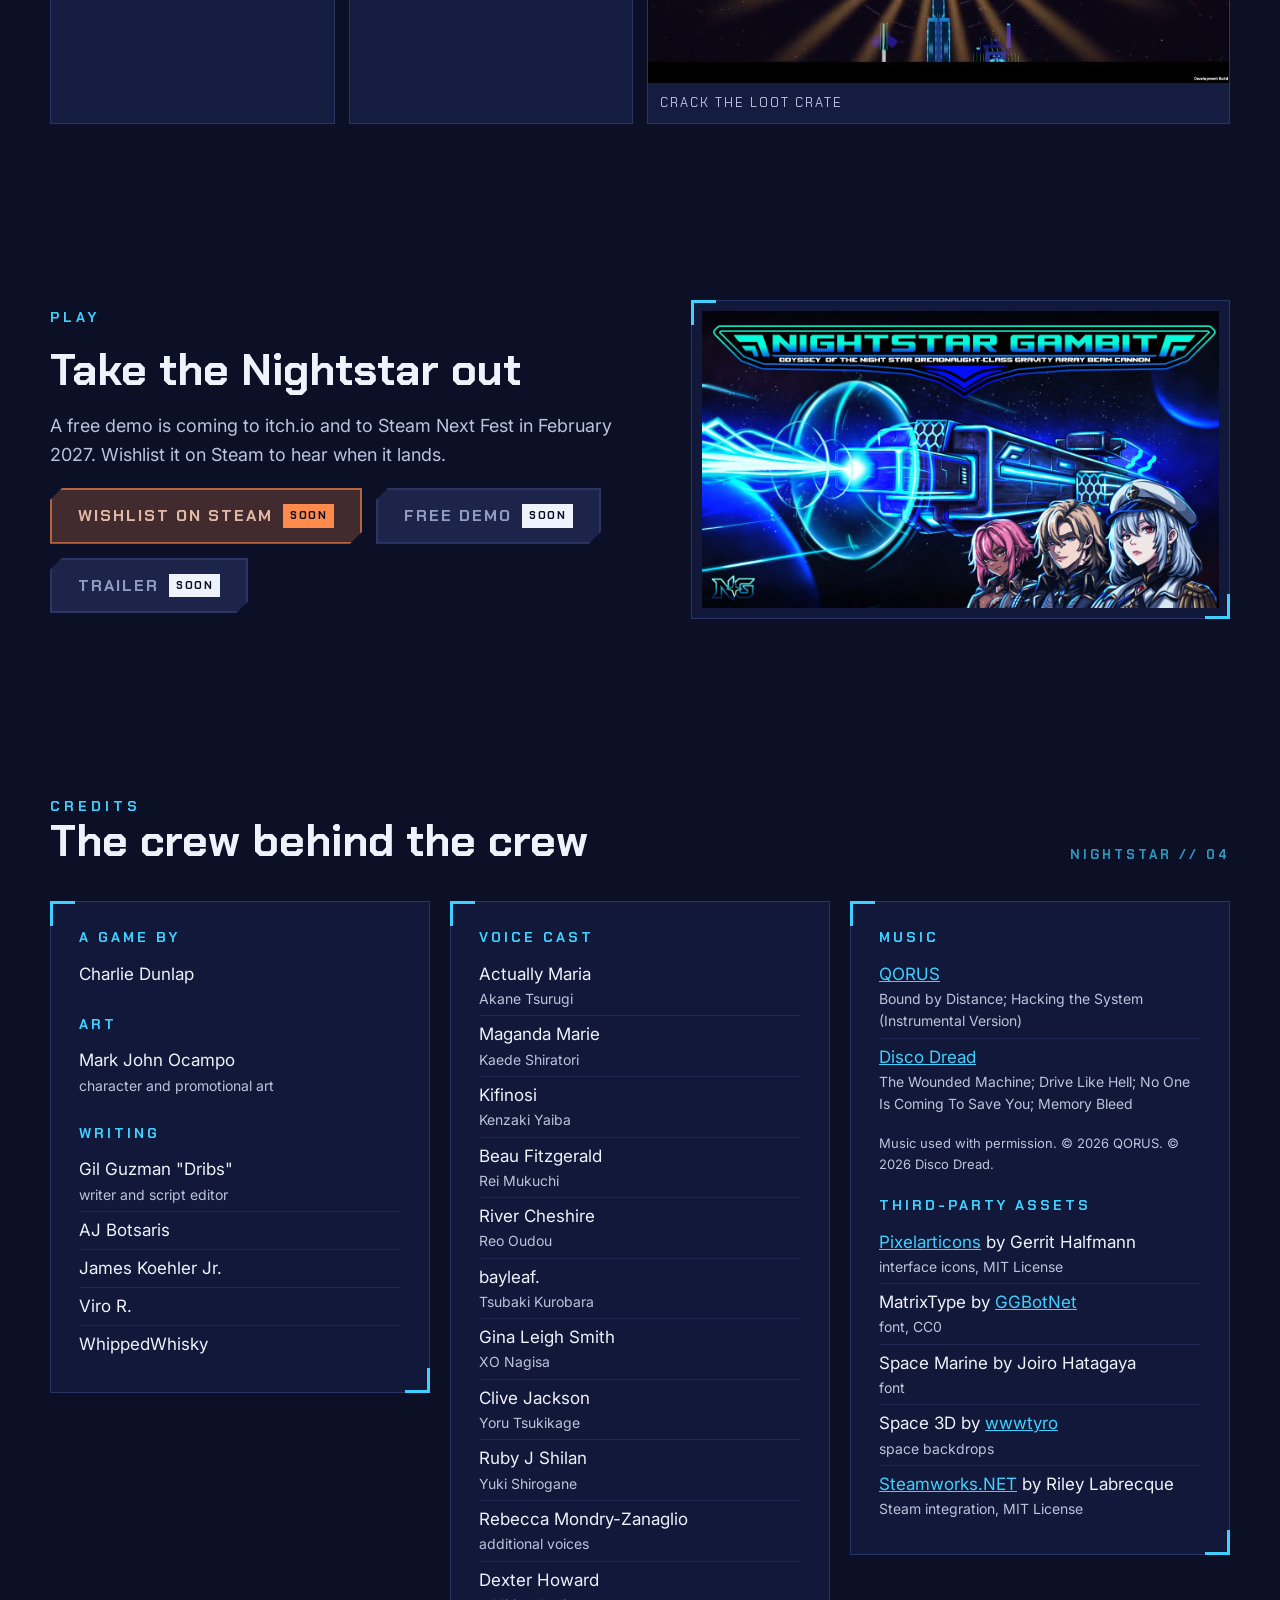
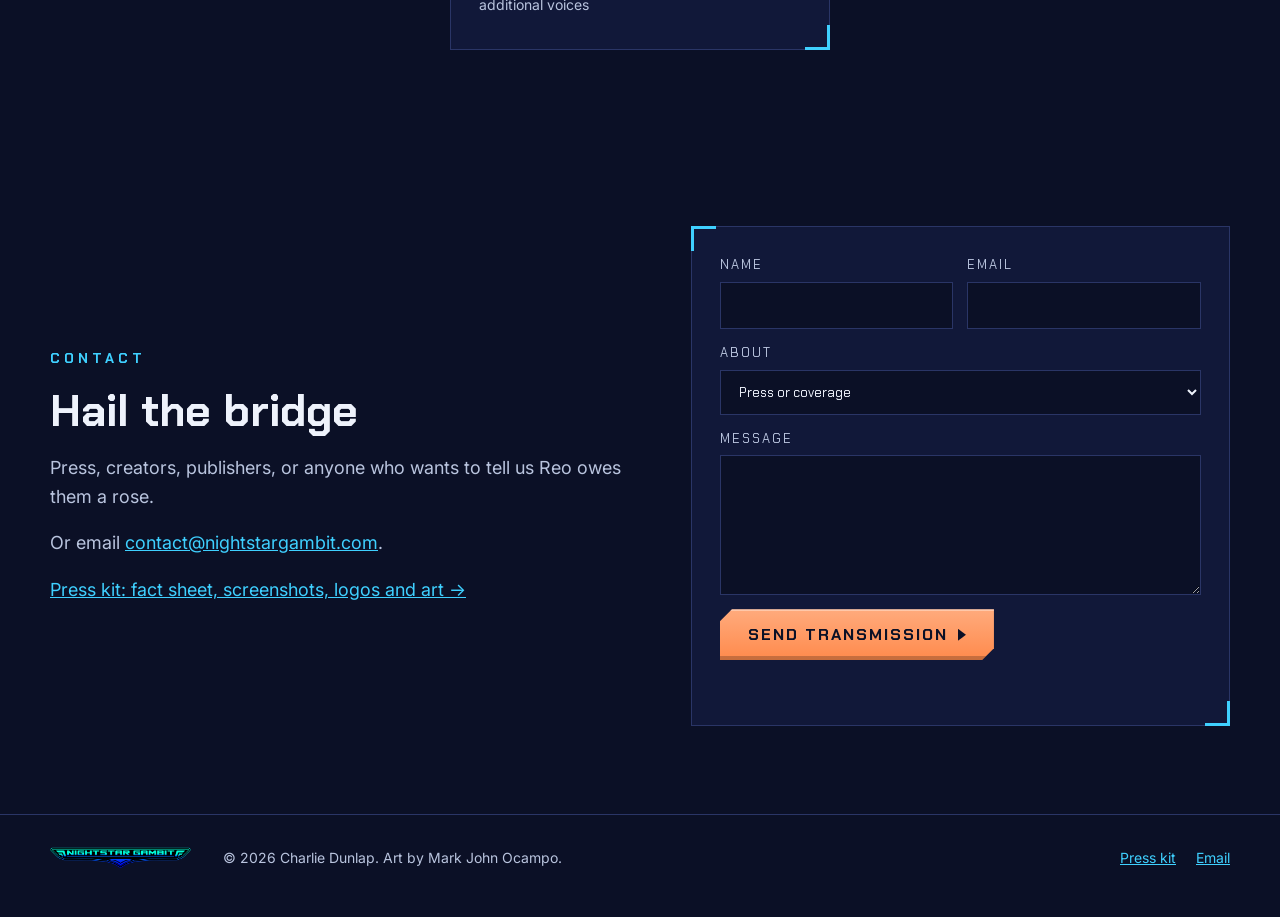
==== commit d911b05c: "The mission briefing card: home page and press screenshots Co-Authored-By: Claude Opus 5.5 <noreply@" ====
--- a/index.html
+++ b/index.html
@@ -1,261 +1,266 @@
-<!doctype html>
-<html lang="en">
-<head>
-<meta charset="utf-8">
-<meta name="viewport" content="width=device-width, initial-scale=1">
-<title>Nightstar Gambit</title>
-<meta name="description" content="Nightstar Gambit is an anime space opera roguelite. Take one ship through endless enemies, build a new arsenal every run, and fight alongside a crew of anime protagonists who each star in their own comedy season.">
-<meta property="og:title" content="Nightstar Gambit">
-<meta property="og:description" content="Nightstar Gambit is an anime space opera roguelite. Take one ship through endless enemies, build a new arsenal every run, and fight alongside a crew of anime protagonists who each star in their own comedy season.">
-<meta property="og:image" content="https://nightstargambit.com/assets/key_art.jpg">
-<meta name="twitter:card" content="summary_large_image">
-<link rel="icon" href="assets/icon.png">
-<link rel="preconnect" href="https://fonts.googleapis.com">
-<link rel="preconnect" href="https://fonts.gstatic.com" crossorigin>
-<link href="https://fonts.googleapis.com/css2?family=Chakra+Petch:wght@600;700&family=Inter:wght@400;600&display=swap" rel="stylesheet">
-<link rel="stylesheet" href="css/site.css">
-</head>
-<body>
-
-<header class="bar">
-  <div class="wrap">
-    <a class="brand" href="./"><img src="assets/logo_short.png" alt="Nightstar Gambit"></a>
-    <nav>
-      <a href="#game">Game</a>
-      <a href="#story">Story</a>
-      <a href="#crew">Crew</a>
-      <a href="press/">Press</a>
-      <a href="#contact">Contact</a>
-    </nav>
-  </div>
-</header>
-
-<section class="hero">
-  <img class="art" src="assets/hero.jpg" alt="The Nightstar firing its gravity array beam cannon">
-  <div class="wrap">
-    <h1><img class="logo" src="assets/logo.png" alt="Nightstar Gambit: The Odyssey of the Night Star Dreadnaught-class Gravity Array Beam Cannon"></h1>
-    <p class="tagline">One ship. One crew. One mission. Endless enemies.<span>Everyone aboard is the main character. You're the captain.</span></p>
-    <p class="pitch">Take one ship through endless enemies, build a new arsenal every run, and fight alongside a crew of anime protagonists who each star in their own comedy season.</p>
-    <div class="btns">
-      <a class="btn primary" aria-disabled="true" title="The Steam page is coming soon">Wishlist on Steam <span class="soon">Soon</span></a>
-      <a class="btn" href="#story">Hear the crew</a>
-    </div>
-    <ul class="genres"><li>Anime space opera roguelite</li><li>Bullet heaven fights</li><li>Voiced anime seasons</li></ul>
-    <p class="meta">Windows PC · Steam Next Fest demo, Feb 2027</p>
-  </div>
-</section>
-
-<section id="game">
-  <div class="wrap split">
-    <div class="text">
-      <p class="eyebrow">The gun</p>
-      <h2>One enormous gun. Your call when it fires.</h2>
-      <p>Your weapons fire on their own, bullet heaven style. The beam cannon is yours: charge it, line it up through as many hulls as you can, and pick the moment it ends a fight.</p>
-    </div>
-    <div class="media hud"><video class="loop" data-src="assets/video/beam_pack.mp4" poster="assets/video/beam_pack.jpg" muted loop playsinline preload="none" aria-label="The beam cannon firing through a pack of enemy ships"></video></div>
-  </div>
-</section>
-
-<section id="story">
-  <div class="wrap split flip">
-    <div class="text">
-      <p class="eyebrow">The story</p>
-      <h2>Every crew member gets a season.</h2>
-      <p>Between fights, the crew star in their own voiced episodes. You make the call. Some calls are louder than others.</p>
-      <p>This is Akane Tsurugi, first file on the stack. Turn the sound on.</p>
-    </div>
-    <div class="media hud"><video class="loop" data-src="assets/video/akane_scene.mp4" poster="assets/video/akane_scene.jpg" muted playsinline preload="none" aria-label="Akane Tsurugi's first scene: XO Nagisa reads her personnel file, Akane introduces herself, and when asked why she wanted this ship she shouts that it has the biggest gun in the fleet and asks if the captain is an idiot"></video></div>
-  </div>
-</section>
-
-<section id="crew">
-  <div class="wrap">
-    <div class="head">
-      <div><p class="eyebrow">The crew</p><h2>Everyone aboard is the main character</h2></div>
-      <span class="tag">NIGHTSTAR // 01</span>
-      <p class="lead">Every one of them thinks the show is about them, and every one of them has a season to prove it. Press play to hear them, or open their file.</p>
-    </div>
-    <div class="crew">
-      <div class="hud" data-crew="akane_tsurugi"><img loading="lazy" src="assets/crew/akane_tsurugi.png" alt=""><div><span class="role">The ace</span><h3>Akane Tsurugi</h3><p>The best pilot aboard. She trained that hard for the ship, she says, and not for you.</p></div></div>
-      <div class="hud" data-crew="kaede_shiratori"><img loading="lazy" src="assets/crew/kaede_shiratori.png" alt=""><div><span class="role">The rival</span><h3>Kaede Shiratori</h3><p>Akane's rival, matched to the decimal. She defected in the middle of their duel, and now they argue about it in stereo.</p></div></div>
-      <div class="hud" data-crew="kenzaki_yaiba"><img loading="lazy" src="assets/crew/kenzaki_yaiba.png" alt=""><div><span class="role">The overpowered one</span><h3>Kenzaki Yaiba</h3><p>Two swords, a black coat and a status window only he can see. After every fight he asks if he overdid it.</p></div></div>
-      <div class="hud" data-crew="rei_mukuchi"><img loading="lazy" src="assets/crew/rei_mukuchi.png" alt=""><div><span class="role">The quiet one</span><h3>Rei Mukuchi</h3><p>She leaves a secret upgrade on every ship she serves on. Every part she needs is somewhere the captain would rather not be seen.</p></div></div>
-      <div class="hud" data-crew="reo_oudou"><img loading="lazy" src="assets/crew/reo_oudou.png" alt=""><div><span class="role">The rose</span><h3>Reo Oudou</h3><p>Arrives late to every crisis with a rose and a speech, declares his work here done, and leaves.</p></div></div>
-      <div class="hud" data-crew="tsubaki_kurobara"><img loading="lazy" src="assets/crew/tsubaki_kurobara.png" alt=""><div><span class="role">The tease</span><h3>Tsubaki Kurobara</h3><p>Keeps score of every round of teasing on a board she bolted to the bridge. She has never lost a round.</p></div></div>
-      <div class="hud" data-crew="yoru_tsukikage"><img loading="lazy" src="assets/crew/yoru_tsukikage.png" alt=""><div><span class="role">The edgelord</span><h3>Yoru Tsukikage</h3><p>Works alone. Commands a secret Shadow Fleet. The glowing eye is a cheap prosthetic on low battery.</p></div></div>
-      <div class="hud" data-crew="yuki_shirogane"><img loading="lazy" src="assets/crew/yuki_shirogane.png" alt=""><div><span class="role">The invisible one</span><h3>Yuki Shirogane</h3><p>So quiet the headcount forgets her. Secretly the most famous VTuber in the fleet, with forty drones on her side.</p></div></div>
-      <div class="hud" data-crew="kenji_arashi"><img loading="lazy" src="assets/crew/kenji_arashi.png" alt=""><div><span class="role">The hot-blooded pilot</span><h3>Kenji Arashi</h3><p>Believes any problem can be solved by shouting a finishing move loudly enough. His mecha agrees.</p></div></div>
-      <div class="hud" data-crew="aiko"><img loading="lazy" src="assets/crew/aiko.png" alt=""><div><span class="role">The space pirate</span><h3>Aiko</h3><p>Nobody remembers letting her aboard. She raises her own flag on the Nightstar every morning.</p></div></div>
-      <div class="hud" data-crew="xo_nagisa"><img loading="lazy" src="assets/crew/xo_nagisa.png" alt=""><div><span class="role">Executive officer</span><h3>XO Nagisa</h3><p>The only person aboard who has read every personnel file. She would like that time back.</p></div></div>
-    </div>
-  </div>
-</section>
-
-<section id="aboard">
-  <div class="wrap">
-    <div class="head">
-      <div><p class="eyebrow">The crew in a fight</p><h2>They fly with you, and they never stop talking</h2></div>
-      <span class="tag">NIGHTSTAR // 02</span>
-      <p class="lead">Pilots launch in fighters and mecha, the drone crew runs the swarm, and everyone has a special move. The whole bridge talks through it on the comms feed. Most of it is trash talk.</p>
-    </div>
-    <div class="videos loops">
-      <figure class="hud"><video class="gif" data-src="assets/loops/crew_banter.mp4" poster="assets/loops/crew_banter.jpg" muted loop playsinline preload="none" aria-label="The comms feed during a fight: Tsubaki, Yoru, Akane, Aiko and Kaede trade lines while their skills fire, next to the crew rail"></video><figcaption>The comms feed and the crew rail</figcaption></figure>
-      <figure class="hud"><video class="gif" data-src="assets/loops/crew_craft.mp4" poster="assets/loops/crew_craft.jpg" muted loop playsinline preload="none" aria-label="The shield bubble goes up while crew fighters fly the fight"></video><figcaption>Shields up, wings out</figcaption></figure>
-    </div>
-  </div>
-</section>
-
-<section id="bosses">
-  <div class="wrap split flip">
-    <div class="text">
-      <p class="eyebrow">The bosses</p>
-      <h2>They announce themselves.</h2>
-      <p>Every boss arrives with an anime cut-in and a title it clearly wrote itself. Every time you knock it down a phase, it adds a few more words.</p>
-      <p>By the end you are fighting Ultra Dai Albedo of the Apotheosis Abyss Absolute.</p>
-    </div>
-    <div class="media hud"><video class="loop" data-src="assets/video/boss_intro.mp4" poster="assets/video/boss_intro.jpg" muted loop playsinline preload="none" aria-label="Boss intro: the camera pans in as the title ALBEDO of the Apotheosis Abyss Absolute builds"></video></div>
-  </div>
-  <div class="wrap">
-    <div class="videos loops">
-      <figure class="hud"><video class="gif" data-src="assets/loops/boss_attack.mp4" poster="assets/loops/boss_attack.jpg" muted loop playsinline preload="none" aria-label="Avalanche Aria: walls of boss shells sweep in and you fly for the gap"></video><figcaption>Find the gap in Avalanche Aria</figcaption></figure>
-      <figure class="hud"><video class="gif" data-src="assets/loops/boss_dive_kill.mp4" poster="assets/loops/boss_dive_kill.jpg" muted loop playsinline preload="none" aria-label="Diving in on the boss and finishing it with the beam"></video><figcaption>Diving in for the finishing shot</figcaption></figure>
-    </div>
-  </div>
-</section>
-
-<section id="show">
-  <div class="wrap">
-    <div class="head">
-      <div><p class="eyebrow">The show</p><h2>A roguelite that plays like binge-watching</h2></div>
-      <span class="tag">NIGHTSTAR // 03</span>
-      <p class="lead">The fights bring you back for one more run. The crew brings you back for one more episode.</p>
-      <p class="lead">Every run is a dash across the star chart to the enemy homeworld, with hunter fleets on your tail and gate keepers in the way. Between runs, spend Kizuna on new gear and keep every crew member's season going.</p>
-    </div>
-    <div class="shots gifs">
-      <figure><video class="gif" data-src="assets/loops/star_chart.mp4" poster="assets/loops/star_chart.jpg" muted loop playsinline preload="none" aria-label="Picking the next jump on the star chart and warping out"></video><figcaption>Chart the route</figcaption></figure>
-      <figure><video class="gif" data-src="assets/loops/hangar.mp4" poster="assets/loops/hangar.jpg" muted loop playsinline preload="none" aria-label="The hangar: crew stations and weapon hardpoints"></video><figcaption>Fit out the ship</figcaption></figure>
-      <figure><video class="gif" data-src="assets/loops/shop.mp4" poster="assets/loops/shop.jpg" muted loop playsinline preload="none" aria-label="Browsing the Kizuna shop"></video><figcaption>Spend the Kizuna</figcaption></figure>
-      <figure><video class="gif" data-src="assets/loops/bullet_heaven.mp4" poster="assets/loops/bullet_heaven.jpg" muted loop playsinline preload="none" aria-label="Every gun on the ship firing on its own: bullets, rails, chain lightning and missiles"></video><figcaption>Every gun, all at once</figcaption></figure>
-      <figure><video class="gif" data-src="assets/loops/level_up.mp4" poster="assets/loops/level_up.jpg" muted loop playsinline preload="none" aria-label="The level-up card pick"></video><figcaption>Level up mid-fight</figcaption></figure>
-      <figure><video class="gif" data-src="assets/loops/dock.mp4" poster="assets/loops/dock.jpg" muted loop playsinline preload="none" aria-label="Docking at a trade post and refitting"></video><figcaption>Dock and refit</figcaption></figure>
-      <figure class="wide"><video class="gif" data-src="assets/loops/loot_crate.mp4" poster="assets/loops/loot_crate.jpg" muted loop playsinline preload="none" aria-label="The loot crate sequence: crew strike cut-ins, the beam hits, and the crate bursts into reward cards"></video><figcaption>Crack the loot crate</figcaption></figure>
-    </div>
-  </div>
-</section>
-
-<section id="play">
-  <div class="wrap split">
-    <div class="text" id="trailer">
-      <p class="eyebrow">Play</p>
-      <h2>Take the Nightstar out</h2>
-      <p>A free demo is coming to itch.io and to Steam Next Fest in February 2027. Wishlist it on Steam to hear when it lands.</p>
-      <div class="btns">
-        <a class="btn primary" aria-disabled="true" title="The Steam page is coming soon">Wishlist on Steam <span class="soon">Soon</span></a>
-        <a class="btn" aria-disabled="true" title="The demo is coming soon">Free demo <span class="soon">Soon</span></a>
-        <a class="btn" aria-disabled="true" title="The trailer is coming soon">Trailer <span class="soon">Soon</span></a>
-      </div>
-    </div>
-    <div class="media hud"><img src="assets/key_art.jpg" alt="Nightstar Gambit key art"></div>
-  </div>
-</section>
-
-<section id="credits">
-  <div class="wrap">
-    <div class="head">
-      <div><p class="eyebrow">Credits</p><h2>The crew behind the crew</h2></div>
-      <span class="tag">NIGHTSTAR // 04</span>
-    </div>
-    <div class="credits">
-      <div class="hud">
-        <h3>A game by</h3>
-        <ul><li>Charlie Dunlap</li></ul>
-        <h3>Art</h3>
-        <ul><li>Mark John Ocampo <span>character and promotional art</span></li></ul>
-        <h3>Writing</h3>
-        <ul>
-          <li>Gil Guzman "Dribs" <span>writer and script editor</span></li>
-          <li>AJ Botsaris</li>
-          <li>James Koehler Jr.</li>
-          <li>Viro R.</li>
-          <li>WhippedWhisky</li>
-        </ul>
-      </div>
-      <div class="hud">
-        <h3>Voice cast</h3>
-        <ul>
-          <li>Actually Maria <span>Akane Tsurugi</span></li>
-          <li>Maganda Marie <span>Kaede Shiratori</span></li>
-          <li>Kifinosi <span>Kenzaki Yaiba</span></li>
-          <li>Beau Fitzgerald <span>Rei Mukuchi</span></li>
-          <li>River Cheshire <span>Reo Oudou</span></li>
-          <li>bayleaf. <span>Tsubaki Kurobara</span></li>
-          <li>Gina Leigh Smith <span>XO Nagisa</span></li>
-          <li>Clive Jackson <span>Yoru Tsukikage</span></li>
-          <li>Ruby J Shilan <span>Yuki Shirogane</span></li>
-          <li>Rebecca Mondry-Zanaglio <span>additional voices</span></li>
-          <li>Dexter Howard <span>additional voices</span></li>
-        </ul>
-      </div>
-      <div class="hud">
-        <h3>Music</h3>
-        <ul>
-          <li><a href="https://www.qorus-music.com" rel="noopener" target="_blank">QORUS</a> <span>Bound by Distance; Hacking the System (Instrumental Version)</span></li>
-          <li><a href="https://discodread.com" rel="noopener" target="_blank">Disco Dread</a> <span>The Wounded Machine; Drive Like Hell; No One Is Coming To Save You; Memory Bleed</span></li>
-        </ul>
-        <p class="fine">Music used with permission. &copy; 2026 QORUS. &copy; 2026 Disco Dread.</p>
-        <h3>Third-party assets</h3>
-        <ul>
-          <li><a href="https://pixelarticons.com" rel="noopener" target="_blank">Pixelarticons</a> by Gerrit Halfmann <span>interface icons, MIT License</span></li>
-          <li>MatrixType by <a href="https://ggbot.net" rel="noopener" target="_blank">GGBotNet</a> <span>font, CC0</span></li>
-          <li>Space Marine by Joiro Hatagaya <span>font</span></li>
-          <li>Space 3D by <a href="https://wwwtyro.net" rel="noopener" target="_blank">wwwtyro</a> <span>space backdrops</span></li>
-          <li><a href="https://steamworks.github.io" rel="noopener" target="_blank">Steamworks.NET</a> by Riley Labrecque <span>Steam integration, MIT License</span></li>
-        </ul>
-      </div>
-    </div>
-  </div>
-</section>
-
-<section id="contact">
-  <div class="wrap split">
-    <div class="text">
-      <p class="eyebrow">Contact</p>
-      <h2>Hail the bridge</h2>
-      <p>Press, creators, publishers, or anyone who wants to tell us Reo owes them a rose.</p>
-      <p>Or email <a href="mailto:contact@nightstargambit.com">contact@nightstargambit.com</a>.</p>
-      <p><a href="press/">Press kit: fact sheet, screenshots, logos and art →</a></p>
-    </div>
-    <form class="hud" id="contact-form" novalidate>
-      <div class="row2">
-        <label>Name<input name="name" required autocomplete="name"></label>
-        <label>Email<input name="email" type="email" required autocomplete="email"></label>
-      </div>
-      <label>About
-        <select name="topic">
-          <option>Press or coverage</option>
-          <option>Content creator / keys</option>
-          <option>Publishing or business</option>
-          <option>Something else</option>
-        </select>
-      </label>
-      <label>Message<textarea name="message" required></textarea></label>
-      <input class="hp" name="website" tabindex="-1" autocomplete="off" aria-hidden="true">
-      <div class="btns"><button class="btn primary" type="submit">Send transmission</button></div>
-      <p class="status" role="status"></p>
-    </form>
-  </div>
-</section>
-
-<footer>
-  <div class="wrap">
-    <img src="assets/logo_short.png" alt="Nightstar Gambit">
-    <span>© 2026 Charlie Dunlap. Art by Mark John Ocampo.</span>
-    <span class="right"><a href="press/">Press kit</a><a href="mailto:contact@nightstargambit.com">Email</a></span>
-  </div>
-</footer>
-
-<script src="js/loops.js"></script>
-<script src="js/crew.js"></script>
-<script src="js/contact.js"></script>
-</body>
-</html>
+<!doctype html>
+<html lang="en">
+<head>
+<meta charset="utf-8">
+<meta name="viewport" content="width=device-width, initial-scale=1">
+<title>Nightstar Gambit</title>
+<meta name="description" content="Nightstar Gambit is an anime space opera roguelite. Take one ship through endless enemies, build a new arsenal every run, and fight alongside a crew of anime protagonists who each star in their own comedy season.">
+<meta property="og:title" content="Nightstar Gambit">
+<meta property="og:description" content="Nightstar Gambit is an anime space opera roguelite. Take one ship through endless enemies, build a new arsenal every run, and fight alongside a crew of anime protagonists who each star in their own comedy season.">
+<meta property="og:image" content="https://nightstargambit.com/assets/key_art.jpg">
+<meta name="twitter:card" content="summary_large_image">
+<link rel="icon" href="assets/icon.png">
+<link rel="preconnect" href="https://fonts.googleapis.com">
+<link rel="preconnect" href="https://fonts.gstatic.com" crossorigin>
+<link href="https://fonts.googleapis.com/css2?family=Chakra+Petch:wght@600;700&family=Inter:wght@400;600&display=swap" rel="stylesheet">
+<link rel="stylesheet" href="css/site.css">
+</head>
+<body>
+
+<header class="bar">
+  <div class="wrap">
+    <a class="brand" href="./"><img src="assets/logo_short.png" alt="Nightstar Gambit"></a>
+    <nav>
+      <a href="#game">Game</a>
+      <a href="#story">Story</a>
+      <a href="#crew">Crew</a>
+      <a href="press/">Press</a>
+      <a href="#contact">Contact</a>
+    </nav>
+  </div>
+</header>
+
+<section class="hero">
+  <img class="art" src="assets/hero.jpg" alt="The Nightstar firing its gravity array beam cannon">
+  <div class="wrap">
+    <h1><img class="logo" src="assets/logo.png" alt="Nightstar Gambit: Odyssey of the Night Star Dreadnaught-class Gravity Array Beam Cannon"></h1>
+    <p class="tagline">One ship. One crew. One mission. Endless enemies.<span>Everyone aboard is the main character. You're the captain.</span></p>
+    <p class="pitch">Take one ship through endless enemies, build a new arsenal every run, and fight alongside a crew of anime protagonists who each star in their own comedy season.</p>
+    <div class="btns">
+      <a class="btn primary" aria-disabled="true" title="The Steam page is coming soon">Wishlist on Steam <span class="soon">Soon</span></a>
+      <a class="btn" href="#story">Hear the crew</a>
+    </div>
+    <ul class="genres"><li>Anime space opera roguelite</li><li>Bullet heaven fights</li><li>Voiced anime seasons</li></ul>
+    <p class="meta">Windows PC · Steam Next Fest demo, Feb 2027</p>
+  </div>
+</section>
+
+<section id="game">
+  <div class="wrap split">
+    <div class="text">
+      <p class="eyebrow">The gun</p>
+      <h2>One enormous gun. Your call when it fires.</h2>
+      <p>Your weapons fire on their own, bullet heaven style. The beam cannon is yours: charge it, line it up through as many hulls as you can, and pick the moment it ends a fight.</p>
+    </div>
+    <div class="media hud"><video class="loop" data-src="assets/video/beam_pack.mp4" poster="assets/video/beam_pack.jpg" muted loop playsinline preload="none" aria-label="The beam cannon firing through a pack of enemy ships"></video></div>
+  </div>
+</section>
+
+<section id="story">
+  <div class="wrap split flip">
+    <div class="text">
+      <p class="eyebrow">The story</p>
+      <h2>Every crew member gets a season.</h2>
+      <p>Between fights, the crew star in their own voiced episodes. You make the call. Some calls are louder than others.</p>
+      <p>This is Akane Tsurugi, first file on the stack. Turn the sound on.</p>
+    </div>
+    <div class="media hud"><video class="loop" data-src="assets/video/akane_scene.mp4" poster="assets/video/akane_scene.jpg" muted playsinline preload="none" aria-label="Akane Tsurugi's first scene: XO Nagisa reads her personnel file, Akane introduces herself, and when asked why she wanted this ship she shouts that it has the biggest gun in the fleet and asks if the captain is an idiot"></video></div>
+  </div>
+</section>
+
+<section id="crew">
+  <div class="wrap">
+    <div class="head">
+      <div><p class="eyebrow">The crew</p><h2>Everyone aboard is the main character</h2></div>
+      <span class="tag">NIGHTSTAR // 01</span>
+      <p class="lead">Every one of them thinks the show is about them, and every one of them has a season to prove it. Press play to hear them, or open their file.</p>
+    </div>
+    <div class="crew">
+      <div class="hud" data-crew="akane_tsurugi"><img loading="lazy" src="assets/crew/akane_tsurugi.png" alt=""><div><span class="role">The ace</span><h3>Akane Tsurugi</h3><p>The best pilot aboard. She trained that hard for the ship, she says, and not for you.</p></div></div>
+      <div class="hud" data-crew="kaede_shiratori"><img loading="lazy" src="assets/crew/kaede_shiratori.png" alt=""><div><span class="role">The rival</span><h3>Kaede Shiratori</h3><p>Akane's rival, matched to the decimal. She defected in the middle of their duel, and now they argue about it in stereo.</p></div></div>
+      <div class="hud" data-crew="kenzaki_yaiba"><img loading="lazy" src="assets/crew/kenzaki_yaiba.png" alt=""><div><span class="role">The overpowered one</span><h3>Kenzaki Yaiba</h3><p>Two swords, a black coat and a status window only he can see. After every fight he asks if he overdid it.</p></div></div>
+      <div class="hud" data-crew="rei_mukuchi"><img loading="lazy" src="assets/crew/rei_mukuchi.png" alt=""><div><span class="role">The quiet one</span><h3>Rei Mukuchi</h3><p>She leaves a secret upgrade on every ship she serves on. Every part she needs is somewhere the captain would rather not be seen.</p></div></div>
+      <div class="hud" data-crew="reo_oudou"><img loading="lazy" src="assets/crew/reo_oudou.png" alt=""><div><span class="role">The rose</span><h3>Reo Oudou</h3><p>Arrives late to every crisis with a rose and a speech, declares his work here done, and leaves.</p></div></div>
+      <div class="hud" data-crew="tsubaki_kurobara"><img loading="lazy" src="assets/crew/tsubaki_kurobara.png" alt=""><div><span class="role">The tease</span><h3>Tsubaki Kurobara</h3><p>Keeps score of every round of teasing on a board she bolted to the bridge. She has never lost a round.</p></div></div>
+      <div class="hud" data-crew="yoru_tsukikage"><img loading="lazy" src="assets/crew/yoru_tsukikage.png" alt=""><div><span class="role">The edgelord</span><h3>Yoru Tsukikage</h3><p>Works alone. Commands a secret Shadow Fleet. The glowing eye is a cheap prosthetic on low battery.</p></div></div>
+      <div class="hud" data-crew="yuki_shirogane"><img loading="lazy" src="assets/crew/yuki_shirogane.png" alt=""><div><span class="role">The invisible one</span><h3>Yuki Shirogane</h3><p>So quiet the headcount forgets her. Secretly the most famous VTuber in the fleet, with forty drones on her side.</p></div></div>
+      <div class="hud" data-crew="kenji_arashi"><img loading="lazy" src="assets/crew/kenji_arashi.png" alt=""><div><span class="role">The hot-blooded pilot</span><h3>Kenji Arashi</h3><p>Believes any problem can be solved by shouting a finishing move loudly enough. His mecha agrees.</p></div></div>
+      <div class="hud" data-crew="aiko"><img loading="lazy" src="assets/crew/aiko.png" alt=""><div><span class="role">The space pirate</span><h3>Aiko</h3><p>Nobody remembers letting her aboard. She raises her own flag on the Nightstar every morning.</p></div></div>
+      <div class="hud" data-crew="xo_nagisa"><img loading="lazy" src="assets/crew/xo_nagisa.png" alt=""><div><span class="role">Executive officer</span><h3>XO Nagisa</h3><p>The only person aboard who has read every personnel file. She would like that time back.</p></div></div>
+    </div>
+  </div>
+</section>
+
+<section id="aboard">
+  <div class="wrap">
+    <div class="head">
+      <div><p class="eyebrow">The crew in a fight</p><h2>They fly with you, and they never stop talking</h2></div>
+      <span class="tag">NIGHTSTAR // 02</span>
+      <p class="lead">Pilots launch in fighters and mecha, the drone crew runs the swarm, and everyone has a special move. The whole bridge talks through it on the comms feed. Most of it is trash talk.</p>
+    </div>
+    <div class="videos loops">
+      <figure class="hud"><video class="gif" data-src="assets/loops/crew_banter.mp4" poster="assets/loops/crew_banter.jpg" muted loop playsinline preload="none" aria-label="The comms feed during a fight: Tsubaki, Yoru, Akane, Aiko and Kaede trade lines while their skills fire, next to the crew rail"></video><figcaption>The comms feed and the crew rail</figcaption></figure>
+      <figure class="hud"><video class="gif" data-src="assets/loops/crew_craft.mp4" poster="assets/loops/crew_craft.jpg" muted loop playsinline preload="none" aria-label="The shield bubble goes up while crew fighters fly the fight"></video><figcaption>Shields up, wings out</figcaption></figure>
+    </div>
+  </div>
+</section>
+
+<section id="bosses">
+  <div class="wrap split flip">
+    <div class="text">
+      <p class="eyebrow">The bosses</p>
+      <h2>They announce themselves.</h2>
+      <p>Every boss arrives with an anime cut-in and a title it clearly wrote itself. Every time you knock it down a phase, it adds a few more words.</p>
+      <p>By the end you are fighting Ultra Dai Albedo of the Apotheosis Abyss Absolute.</p>
+    </div>
+    <div class="media hud"><video class="loop" data-src="assets/video/boss_intro.mp4" poster="assets/video/boss_intro.jpg" muted loop playsinline preload="none" aria-label="Boss intro: the camera pans in as the title ALBEDO of the Apotheosis Abyss Absolute builds"></video></div>
+  </div>
+  <div class="wrap">
+    <div class="videos loops">
+      <figure class="hud"><video class="gif" data-src="assets/loops/boss_attack.mp4" poster="assets/loops/boss_attack.jpg" muted loop playsinline preload="none" aria-label="Avalanche Aria: walls of boss shells sweep in and you fly for the gap"></video><figcaption>Find the gap in Avalanche Aria</figcaption></figure>
+      <figure class="hud"><video class="gif" data-src="assets/loops/boss_dive_kill.mp4" poster="assets/loops/boss_dive_kill.jpg" muted loop playsinline preload="none" aria-label="Diving in on the boss and finishing it with the beam"></video><figcaption>Diving in for the finishing shot</figcaption></figure>
+    </div>
+  </div>
+</section>
+
+<section id="show">
+  <div class="wrap">
+    <div class="head">
+      <div><p class="eyebrow">The show</p><h2>A roguelite that plays like binge-watching</h2></div>
+      <span class="tag">NIGHTSTAR // 03</span>
+      <p class="lead">The fights bring you back for one more run. The crew brings you back for one more episode.</p>
+    </div>
+    <div class="split mission">
+      <div class="text">
+        <p>Every run is a dash across the star chart to the enemy homeworld, with hunter fleets on your tail and gate keepers in the way. Between runs, spend Kizuna on new gear and keep every crew member's season going.</p>
+      </div>
+      <div class="media hud"><img src="assets/mission_briefing.jpg" alt="The mission briefing card. Akane: Three sectors to the enemy homeworld. I'll get us there, so don't you dare slow down. What: cross three sectors of occupied space and destroy the enemy homeworld. How: fight through each system, take a warp gate to the next, and break through the great gate at the end of every sector to advance."></div>
+    </div>
+    <div class="shots gifs">
+      <figure><video class="gif" data-src="assets/loops/star_chart.mp4" poster="assets/loops/star_chart.jpg" muted loop playsinline preload="none" aria-label="Picking the next jump on the star chart and warping out"></video><figcaption>Chart the route</figcaption></figure>
+      <figure><video class="gif" data-src="assets/loops/hangar.mp4" poster="assets/loops/hangar.jpg" muted loop playsinline preload="none" aria-label="The hangar: crew stations and weapon hardpoints"></video><figcaption>Fit out the ship</figcaption></figure>
+      <figure><video class="gif" data-src="assets/loops/shop.mp4" poster="assets/loops/shop.jpg" muted loop playsinline preload="none" aria-label="Browsing the Kizuna shop"></video><figcaption>Spend the Kizuna</figcaption></figure>
+      <figure><video class="gif" data-src="assets/loops/bullet_heaven.mp4" poster="assets/loops/bullet_heaven.jpg" muted loop playsinline preload="none" aria-label="Every gun on the ship firing on its own: bullets, rails, chain lightning and missiles"></video><figcaption>Every gun, all at once</figcaption></figure>
+      <figure><video class="gif" data-src="assets/loops/level_up.mp4" poster="assets/loops/level_up.jpg" muted loop playsinline preload="none" aria-label="The level-up card pick"></video><figcaption>Level up mid-fight</figcaption></figure>
+      <figure><video class="gif" data-src="assets/loops/dock.mp4" poster="assets/loops/dock.jpg" muted loop playsinline preload="none" aria-label="Docking at a trade post and refitting"></video><figcaption>Dock and refit</figcaption></figure>
+      <figure class="wide"><video class="gif" data-src="assets/loops/loot_crate.mp4" poster="assets/loops/loot_crate.jpg" muted loop playsinline preload="none" aria-label="The loot crate sequence: crew strike cut-ins, the beam hits, and the crate bursts into reward cards"></video><figcaption>Crack the loot crate</figcaption></figure>
+    </div>
+  </div>
+</section>
+
+<section id="play">
+  <div class="wrap split">
+    <div class="text" id="trailer">
+      <p class="eyebrow">Play</p>
+      <h2>Take the Nightstar out</h2>
+      <p>A free demo is coming to itch.io and to Steam Next Fest in February 2027. Wishlist it on Steam to hear when it lands.</p>
+      <div class="btns">
+        <a class="btn primary" aria-disabled="true" title="The Steam page is coming soon">Wishlist on Steam <span class="soon">Soon</span></a>
+        <a class="btn" aria-disabled="true" title="The demo is coming soon">Free demo <span class="soon">Soon</span></a>
+        <a class="btn" aria-disabled="true" title="The trailer is coming soon">Trailer <span class="soon">Soon</span></a>
+      </div>
+    </div>
+    <div class="media hud"><img src="assets/key_art.jpg" alt="Nightstar Gambit key art"></div>
+  </div>
+</section>
+
+<section id="credits">
+  <div class="wrap">
+    <div class="head">
+      <div><p class="eyebrow">Credits</p><h2>The crew behind the crew</h2></div>
+      <span class="tag">NIGHTSTAR // 04</span>
+    </div>
+    <div class="credits">
+      <div class="hud">
+        <h3>A game by</h3>
+        <ul><li>Charlie Dunlap</li></ul>
+        <h3>Art</h3>
+        <ul><li>Mark John Ocampo <span>character and promotional art</span></li></ul>
+        <h3>Writing</h3>
+        <ul>
+          <li>Gil Guzman "Dribs" <span>writer and script editor</span></li>
+          <li>AJ Botsaris</li>
+          <li>James Koehler Jr.</li>
+          <li>Viro R.</li>
+          <li>WhippedWhisky</li>
+        </ul>
+      </div>
+      <div class="hud">
+        <h3>Voice cast</h3>
+        <ul>
+          <li>Actually Maria <span>Akane Tsurugi</span></li>
+          <li>Maganda Marie <span>Kaede Shiratori</span></li>
+          <li>Kifinosi <span>Kenzaki Yaiba</span></li>
+          <li>Beau Fitzgerald <span>Rei Mukuchi</span></li>
+          <li>River Cheshire <span>Reo Oudou</span></li>
+          <li>bayleaf. <span>Tsubaki Kurobara</span></li>
+          <li>Gina Leigh Smith <span>XO Nagisa</span></li>
+          <li>Clive Jackson <span>Yoru Tsukikage</span></li>
+          <li>Ruby J Shilan <span>Yuki Shirogane</span></li>
+          <li>Rebecca Mondry-Zanaglio <span>additional voices</span></li>
+          <li>Dexter Howard <span>additional voices</span></li>
+        </ul>
+      </div>
+      <div class="hud">
+        <h3>Music</h3>
+        <ul>
+          <li><a href="https://www.qorus-music.com" rel="noopener" target="_blank">QORUS</a> <span>Bound by Distance; Hacking the System (Instrumental Version)</span></li>
+          <li><a href="https://discodread.com" rel="noopener" target="_blank">Disco Dread</a> <span>The Wounded Machine; Drive Like Hell; No One Is Coming To Save You; Memory Bleed</span></li>
+        </ul>
+        <p class="fine">Music used with permission. &copy; 2026 QORUS. &copy; 2026 Disco Dread.</p>
+        <h3>Third-party assets</h3>
+        <ul>
+          <li><a href="https://pixelarticons.com" rel="noopener" target="_blank">Pixelarticons</a> by Gerrit Halfmann <span>interface icons, MIT License</span></li>
+          <li>MatrixType by <a href="https://ggbot.net" rel="noopener" target="_blank">GGBotNet</a> <span>font, CC0</span></li>
+          <li>Space Marine by Joiro Hatagaya <span>font</span></li>
+          <li>Space 3D by <a href="https://wwwtyro.net" rel="noopener" target="_blank">wwwtyro</a> <span>space backdrops</span></li>
+          <li><a href="https://steamworks.github.io" rel="noopener" target="_blank">Steamworks.NET</a> by Riley Labrecque <span>Steam integration, MIT License</span></li>
+        </ul>
+      </div>
+    </div>
+  </div>
+</section>
+
+<section id="contact">
+  <div class="wrap split">
+    <div class="text">
+      <p class="eyebrow">Contact</p>
+      <h2>Hail the bridge</h2>
+      <p>Press, creators, publishers, or anyone who wants to tell us Reo owes them a rose.</p>
+      <p>Or email <a href="mailto:contact@nightstargambit.com">contact@nightstargambit.com</a>.</p>
+      <p><a href="press/">Press kit: fact sheet, screenshots, logos and art →</a></p>
+    </div>
+    <form class="hud" id="contact-form" novalidate>
+      <div class="row2">
+        <label>Name<input name="name" required autocomplete="name"></label>
+        <label>Email<input name="email" type="email" required autocomplete="email"></label>
+      </div>
+      <label>About
+        <select name="topic">
+          <option>Press or coverage</option>
+          <option>Content creator / keys</option>
+          <option>Publishing or business</option>
+          <option>Something else</option>
+        </select>
+      </label>
+      <label>Message<textarea name="message" required></textarea></label>
+      <input class="hp" name="website" tabindex="-1" autocomplete="off" aria-hidden="true">
+      <div class="btns"><button class="btn primary" type="submit">Send transmission</button></div>
+      <p class="status" role="status"></p>
+    </form>
+  </div>
+</section>
+
+<footer>
+  <div class="wrap">
+    <img src="assets/logo_short.png" alt="Nightstar Gambit">
+    <span>© 2026 Charlie Dunlap. Art by Mark John Ocampo.</span>
+    <span class="right"><a href="press/">Press kit</a><a href="mailto:contact@nightstargambit.com">Email</a></span>
+  </div>
+</footer>
+
+<script src="js/loops.js"></script>
+<script src="js/crew.js"></script>
+<script src="js/contact.js"></script>
+</body>
+</html>
--- a/css/site.css
+++ b/css/site.css
@@ -1,258 +1,259 @@
-/* Nightstar Gambit: the pitch deck's Bridge HUD look, for the web. */
-:root {
-  --ink: #0B1026;
-  --ink2: #141C40;
-  --paper: #EEF2FB;
-  --soft: #B9C4DE;
-  --cyan: #3FD0FF;
-  --ember: #FF8A4C;
-  --line: #2A3566;
-  --wrap: 1180px;
-  --display: 'Chakra Petch', Arial, sans-serif;
-}
-
-* { box-sizing: border-box; }
-html { scroll-behavior: smooth; }
-body {
-  margin: 0;
-  font-family: 'Inter', Arial, sans-serif;
-  font-size: 17px;
-  line-height: 1.6;
-  color: var(--soft);
-  background-color: var(--ink);
-  background-image: url("../assets/stars.svg"), radial-gradient(ellipse at 50% 0%, var(--ink2), var(--ink) 70%);
-  background-attachment: fixed;
-}
-img { max-width: 100%; display: block; }
-a { color: var(--cyan); }
-h1, h2, h3 { font-family: var(--display); color: var(--paper); line-height: 1.1; margin: 0; }
-h2 { font-size: clamp(30px, 4vw, 44px); }
-h3 { font-size: 22px; }
-p { margin: 0; }
-
-.wrap { width: min(var(--wrap), 100% - 32px); margin: 0 auto; }
-.eyebrow { font-family: var(--display); font-weight: 700; font-size: 14px; letter-spacing: 4px; color: var(--cyan); text-transform: uppercase; }
-.ember { color: var(--ember); }
-.todo { color: var(--ember); border-bottom: 1px dashed var(--ember); }
-
-/* top bar */
-.bar { position: sticky; top: 0; z-index: 10; background: rgba(11, 16, 38, .88); backdrop-filter: blur(8px); border-bottom: 1px solid var(--line); }
-.bar .wrap { display: flex; align-items: center; gap: 24px; height: 60px; }
-.bar .brand img { height: 34px; width: auto; }
-.bar nav { margin-left: auto; display: flex; gap: 22px; }
-.bar nav a { font-family: var(--display); font-weight: 600; font-size: 14px; letter-spacing: 2px; color: var(--soft); text-decoration: none; text-transform: uppercase; }
-.bar nav a:hover, .bar nav a[aria-current] { color: var(--cyan); }
-
-/* buttons */
-.btn { position: relative; display: inline-flex; align-items: center; gap: 10px; font-family: var(--display); font-weight: 700; font-size: 16px; letter-spacing: 2px; text-transform: uppercase; text-decoration: none; padding: 15px 28px; border: 0; color: var(--paper); background: linear-gradient(180deg, rgba(63, 208, 255, .34), rgba(63, 208, 255, .16)); box-shadow: inset 0 0 0 2px var(--cyan), inset 0 -4px 0 rgba(0, 0, 0, .25); cursor: pointer; clip-path: polygon(12px 0, 100% 0, 100% calc(100% - 12px), calc(100% - 12px) 100%, 0 100%, 0 12px); transition: transform .12s, background .12s, filter .12s; }
-.btn::after { content: ""; width: 8px; height: 12px; background: currentColor; clip-path: polygon(0 0, 100% 50%, 0 100%); }
-.btn:hover { background: linear-gradient(180deg, rgba(63, 208, 255, .5), rgba(63, 208, 255, .26)); transform: translateY(-2px); }
-.btn:active { transform: translateY(1px); }
-.btn:focus-visible { outline: 3px solid var(--paper); outline-offset: 3px; }
-.btn.primary { color: var(--ink); background: linear-gradient(180deg, #ffab7d, var(--ember)); box-shadow: inset 0 -4px 0 rgba(0, 0, 0, .22), inset 0 2px 0 rgba(255, 255, 255, .35); }
-.btn.primary:hover { background: linear-gradient(180deg, #ffc29f, #ff9a63); filter: drop-shadow(0 0 10px rgba(255, 138, 76, .55)); }
-/* Not live yet: still shaped and filled like a button, dimmed, with a SOON badge. */
-.btn[aria-disabled] { cursor: not-allowed; color: #8f9cc4; background: rgba(42, 53, 102, .55); box-shadow: inset 0 0 0 2px var(--line); }
-.btn[aria-disabled]:hover { transform: none; filter: none; background: rgba(42, 53, 102, .55); }
-.btn.primary[aria-disabled] { color: rgba(255, 210, 185, .85); background: rgba(255, 138, 76, .22); box-shadow: inset 0 0 0 2px rgba(255, 138, 76, .6); }
-.btn.primary[aria-disabled]:hover { background: rgba(255, 138, 76, .22); }
-.btn[aria-disabled]::after { content: none; }
-.btn .soon { font-size: 11px; letter-spacing: 1.5px; padding: 3px 7px; background: var(--paper); color: var(--ink); }
-.btn.primary[aria-disabled] .soon { background: var(--ember); }
-.btns { display: flex; flex-wrap: wrap; gap: 14px; }
-
-/* HUD panel: thin frame with cyan corner brackets */
-.hud { position: relative; border: 1px solid var(--line); background: rgba(20, 28, 64, .72); padding: 28px; }
-.hud::before, .hud::after { content: ""; position: absolute; width: 22px; height: 22px; border: 0 solid var(--cyan); pointer-events: none; }
-.hud::before { top: -1px; left: -1px; border-top-width: 3px; border-left-width: 3px; }
-.hud::after { bottom: -1px; right: -1px; border-bottom-width: 3px; border-right-width: 3px; }
-
-/* section heads with the deck's NIGHTSTAR // NN tag */
-section { padding: 88px 0; }
-.head { display: flex; align-items: end; gap: 20px; margin-bottom: 36px; flex-wrap: wrap; }
-.head .tag { margin-left: auto; font-family: var(--display); font-weight: 700; font-size: 13px; letter-spacing: 3px; color: var(--cyan); opacity: .7; }
-.head > div { flex: 1 1 auto; }
-.head .lead { flex: 0 0 100%; max-width: 720px; font-size: 19px; }
-
-/* hero */
-.hero { position: relative; padding: 0 0 64px; overflow: hidden; border-bottom: 1px solid var(--line); }
-.hero > img.art { display: block; width: 100%; height: auto; aspect-ratio: 2400 / 775; max-height: 72vh; object-fit: cover; object-position: 50% 42%;
-  -webkit-mask-image: linear-gradient(180deg, #000 62%, transparent 98%); mask-image: linear-gradient(180deg, #000 62%, transparent 98%); }
-.hero .wrap { position: relative; z-index: 1; margin-top: clamp(-56px, -3vw, -12px); display: flex; flex-direction: column; align-items: center; text-align: center; gap: 22px; }
-.hero h1 { width: 100%; display: flex; justify-content: center; }
-.hero .logo { width: min(1100px, 100%); filter: drop-shadow(0 6px 24px rgba(11,16,38,.9)); }
-.hero .tagline { text-wrap: balance; font-family: var(--display); font-weight: 700; font-size: clamp(22px, 3vw, 34px); line-height: 1.25; color: var(--paper); text-shadow: 0 2px 12px rgba(11,16,38,.9); }
-.hero .tagline span { display: block; margin-top: 8px; font-size: .62em; color: var(--cyan); }
-.hero .pitch { font-size: clamp(18px, 2vw, 22px); color: var(--paper); max-width: 760px; text-shadow: 0 2px 12px rgba(11,16,38,.9); }
-.hero .btns { justify-content: center; }
-.hero .genres { list-style: none; display: flex; flex-wrap: wrap; justify-content: center; gap: 8px 10px; margin: 0; padding: 0; }
-.hero .genres li { font-family: var(--display); font-weight: 700; font-size: 13px; letter-spacing: 2px; text-transform: uppercase; color: var(--cyan); padding: 2px 0; }
-.hero .genres li + li::before { content: "\2022"; margin-right: 10px; color: var(--soft); opacity: .6; }
-.hero .meta { font-family: var(--display); font-size: 14px; letter-spacing: 2px; color: var(--soft); text-transform: uppercase; }
-
-/* two-column feature */
-.split { display: grid; grid-template-columns: 1.1fr 1fr; gap: 48px; align-items: center; }
-.split .text { display: flex; flex-direction: column; gap: 18px; font-size: 18px; }
-.split .media { padding: 10px; }
-
-/* feature cards */
-.credits { display: grid; grid-template-columns: repeat(3, 1fr); gap: 20px; align-items: start; }
-.credits h3 { font-size: 14px; letter-spacing: 3px; text-transform: uppercase; color: var(--cyan); margin: 0 0 10px; }
-.credits ul { list-style: none; margin: 0 0 24px; padding: 0; }
-.credits ul:last-child { margin-bottom: 0; }
-.credits li { color: var(--paper); padding: 5px 0; border-bottom: 1px solid rgba(42, 53, 102, .6); }
-.credits li:last-child { border-bottom: 0; }
-.credits li span { display: block; color: var(--soft); font-size: 14px; }
-.credits .fine { font-size: 13px; color: var(--soft); margin: -12px 0 24px; }
-.grid3 { display: grid; grid-template-columns: repeat(3, 1fr); gap: 20px; }
-.grid3 .hud { display: flex; flex-direction: column; gap: 10px; }
-.grid3 .num { font-family: var(--display); font-weight: 700; color: var(--ember); font-size: 13px; letter-spacing: 3px; }
-
-/* screenshots */
-.shots { display: grid; grid-template-columns: repeat(3, 1fr); gap: 14px; }
-.shots a { display: block; border: 1px solid var(--line); overflow: hidden; }
-.shots a:hover { border-color: var(--cyan); }
-.shots img { aspect-ratio: 16 / 9; object-fit: cover; width: 100%; transition: transform .3s; }
-.shots a:hover img { transform: scale(1.03); }
-.shots.gifs { grid-template-columns: repeat(4, 1fr); }
-.gifs figure.wide { grid-column: span 2; }
-.gifs figure { margin: 0; border: 1px solid var(--line); background: var(--ink2); transition: border-color .2s; }
-.gifs figure:hover { border-color: var(--cyan); }
-.gifs video { display: block; aspect-ratio: 16 / 9; object-fit: cover; border: 0; }
-.gifs figcaption { font-family: var(--display); font-size: 13px; letter-spacing: 2px; text-transform: uppercase; color: var(--soft); padding: 10px 12px; }
-
-/* crew */
-.crew { display: grid; grid-template-columns: repeat(auto-fill, minmax(260px, 1fr)); gap: 18px; }
-.crew .hud { display: grid; grid-template-columns: 84px 1fr; gap: 16px; padding: 18px; align-items: start; }
-.crew img { width: 84px; height: 84px; border: 1px solid var(--line); background: var(--ink); }
-.crew .role { font-family: var(--display); font-size: 12px; letter-spacing: 2px; text-transform: uppercase; color: var(--cyan); }
-.crew h3 { font-size: 19px; margin: 2px 0 6px; }
-.crew p { font-size: 15px; line-height: 1.5; }
-
-/* contact */
-form { display: grid; gap: 14px; }
-label { font-family: var(--display); font-size: 13px; letter-spacing: 2px; text-transform: uppercase; color: var(--soft); display: grid; gap: 6px; }
-input, select, textarea { font: inherit; color: var(--paper); background: var(--ink); border: 1px solid var(--line); padding: 12px 14px; border-radius: 0; text-transform: none; letter-spacing: 0; }
-input:focus, select:focus, textarea:focus { outline: 2px solid var(--cyan); outline-offset: -1px; }
-textarea { min-height: 140px; resize: vertical; }
-.row2 { display: grid; grid-template-columns: 1fr 1fr; gap: 14px; }
-.hp { position: absolute; left: -9999px; }
-.status { font-size: 15px; min-height: 1.5em; }
-
-/* press page */
-.press { display: grid; grid-template-columns: 320px 1fr; gap: 40px; align-items: start; padding-top: 48px; }
-.press aside { display: flex; flex-direction: column; gap: 18px; }
-.facts { width: 100%; border-collapse: collapse; font-size: 14px; }
-.facts th { text-align: left; font-family: var(--display); font-size: 11px; letter-spacing: 2px; text-transform: uppercase; color: var(--cyan); padding: 8px 10px 2px 0; font-weight: 700; }
-.facts td { color: var(--paper); padding: 0 0 8px; border-bottom: 1px solid var(--line); }
-.facts tr th, .facts tr td { display: block; }
-.toc { display: flex; flex-direction: column; gap: 6px; font-family: var(--display); font-size: 14px; letter-spacing: 1px; }
-.toc a { color: var(--soft); text-decoration: none; }
-.toc a:hover { color: var(--cyan); }
-.press main > section { padding: 0 0 56px; scroll-margin-top: 80px; }
-.press main h2 { font-size: 30px; margin-bottom: 16px; }
-.press main p + p { margin-top: 14px; }
-.press ul { padding-left: 20px; margin: 0; }
-.press li { margin-bottom: 8px; }
-.press li strong { color: var(--paper); }
-.logos { display: grid; grid-template-columns: repeat(auto-fill, minmax(200px, 1fr)); gap: 14px; }
-.logos a { display: flex; flex-direction: column; gap: 8px; text-decoration: none; font-size: 13px; }
-.logos .tile { aspect-ratio: 16 / 9; display: grid; place-items: center; padding: 14px; background: var(--ink); border: 1px solid var(--line); }
-.logos .tile img { max-height: 100%; object-fit: contain; }
-.logos a:hover .tile { border-color: var(--cyan); }
-.videos { display: grid; grid-template-columns: 1fr 1fr; gap: 14px; }
-video { width: 100%; border: 1px solid var(--line); background: #000; }
-.media video, .loops video { display: block; aspect-ratio: 16 / 9; object-fit: cover; border: 0; }
-.split.flip .media { order: -1; }
-.media, .loops figure { position: relative; }
-.snd { position: absolute; right: 20px; top: 20px; display: flex; align-items: center; gap: 8px; padding: 7px 12px 7px 9px;
-  font: 600 12px/1 var(--display); letter-spacing: 2px; text-transform: uppercase; color: var(--paper);
-  background: rgba(11,16,38,.78); border: 1px solid var(--line); cursor: pointer; transition: border-color .2s, color .2s; }
-.snd:hover, .snd:focus-visible { border-color: var(--cyan); color: var(--cyan); outline: none; }
-.snd svg { width: 18px; height: 18px; fill: currentColor; }
-.snd svg .wave, .snd svg .x { fill: none; stroke: currentColor; stroke-width: 2; stroke-linecap: round; }
-.snd .wave { display: none; }
-.snd.on { border-color: var(--cyan); color: var(--cyan); }
-.snd.on .wave { display: inline; }
-.snd.on .x { display: none; }
-#bosses .loops { margin-top: 32px; }
-#aboard .head .lead + .lead { margin-top: -8px; }
-
-/* run steps above the gameplay grid */
-.steps { list-style: none; counter-reset: step; display: grid; grid-template-columns: repeat(5, 1fr); gap: 12px; margin: 0 0 14px; padding: 0; }
-.steps li { counter-increment: step; border: 1px solid var(--line); background: rgba(20, 28, 64, .72); padding: 14px 16px; font-size: 15px; line-height: 1.45; color: var(--soft); }
-.steps li::before { content: "0" counter(step); display: block; font-family: var(--display); font-weight: 700; font-size: 12px; letter-spacing: 3px; color: var(--ember); }
-.steps b { display: block; font-family: var(--display); font-size: 17px; color: var(--paper); margin: 4px 0 4px; }
-.between { color: var(--soft); margin: 0 0 28px; }
-
-/* crew cards: voice + details */
-.crew .acts { grid-column: 1 / -1; display: flex; align-items: center; gap: 10px; flex-wrap: wrap; }
-.say { white-space: nowrap; display: inline-flex; align-items: center; gap: 8px; height: 32px; padding: 0 12px 0 8px; border: 1px solid var(--line); background: rgba(11, 16, 38, .6); color: var(--paper); font: 600 13px var(--display); letter-spacing: 1.5px; text-transform: uppercase; cursor: pointer; }
-.say svg { width: 16px; height: 16px; fill: currentColor; }
-.say .s { display: none; }
-.say.on { border-color: var(--cyan); color: var(--cyan); }
-.say.on .p { display: none; }
-.say.on .s { display: inline; }
-.say:hover, .say:focus-visible, .more:hover, .more:focus-visible { border-color: var(--cyan); color: var(--cyan); outline: none; }
-.more { height: 32px; padding: 0 12px; border: 1px solid var(--line); background: transparent; color: var(--soft); font: 600 13px var(--display); letter-spacing: 1.5px; text-transform: uppercase; cursor: pointer; }
-.crew .soon { font: 600 12px var(--display); letter-spacing: 1.5px; text-transform: uppercase; color: #5f6c95; }
-.crew .cap { grid-column: 1 / -1; display: none; margin-top: -4px; font-size: 14px; font-style: italic; color: var(--cyan); }
-.crew .cap.show { display: block; }
-
-/* crew details panel */
-.crew-dlg { padding: 0; border: 0; background: transparent; width: min(640px, calc(100% - 32px)); max-height: calc(100% - 48px); color: var(--soft); }
-.crew-dlg::backdrop { background: rgba(5, 8, 20, .78); }
-.crew-dlg > .hud { background: var(--ink2); padding: 26px; }
-.crew-dlg .x { position: absolute; top: 10px; right: 12px; width: 36px; height: 36px; border: 1px solid var(--line); background: transparent; color: var(--soft); font-size: 22px; line-height: 1; cursor: pointer; }
-.crew-dlg .x:hover, .crew-dlg .x:focus-visible { border-color: var(--cyan); color: var(--cyan); outline: none; }
-.crew-dlg .top { display: grid; grid-template-columns: 128px 1fr; gap: 18px; align-items: start; padding-right: 36px; }
-.crew-dlg .top img { width: 128px; height: 128px; border: 1px solid var(--line); background: var(--ink); }
-.crew-dlg .role { font-family: var(--display); font-size: 12px; letter-spacing: 2px; text-transform: uppercase; color: var(--cyan); }
-.crew-dlg h3 { font-size: 26px; margin: 2px 0 8px; }
-.crew-dlg .top p { font-size: 15px; }
-.crew-dlg .teaser { margin: 18px 0; color: var(--paper); }
-.crew-dlg dl { display: grid; grid-template-columns: auto 1fr; gap: 6px 16px; margin: 0 0 18px; font-size: 15px; }
-.crew-dlg dt { font: 600 12px var(--display); letter-spacing: 2px; text-transform: uppercase; color: var(--soft); padding-top: 3px; }
-.crew-dlg dd { margin: 0; color: var(--paper); }
-.crew-dlg .said { list-style: none; margin: 0; padding: 0; display: grid; gap: 10px; }
-.crew-dlg .said li { display: grid; grid-template-columns: 32px 1fr; gap: 12px; align-items: start; border-top: 1px solid var(--line); padding-top: 10px; }
-.crew-dlg .said .say { width: 32px; padding: 0; justify-content: center; }
-.crew-dlg q { color: var(--paper); font-size: 15px; line-height: 1.5; }
-.crew-dlg .soon { color: #8190b8; font-style: italic; }
-.loops figure { margin: 0; padding: 10px; }
-.loops figcaption { font-family: var(--display); font-size: 13px; letter-spacing: 2px; text-transform: uppercase; color: var(--soft); padding: 10px 2px 2px; }
-.credits dt { font-family: var(--display); font-size: 12px; letter-spacing: 2px; text-transform: uppercase; color: var(--cyan); margin-top: 14px; }
-.credits dd { margin: 2px 0 0; color: var(--paper); }
-.dl { display: flex; flex-wrap: wrap; align-items: center; gap: 18px; }
-
-/* footer */
-footer { border-top: 1px solid var(--line); padding: 32px 0 48px; font-size: 14px; }
-footer .wrap { display: flex; flex-wrap: wrap; gap: 16px 32px; align-items: center; }
-footer img { height: 22px; width: auto; }
-footer .right { margin-left: auto; display: flex; gap: 20px; }
-
-@media (max-width: 860px) {
-  section { padding: 64px 0; }
-  .split, .press { grid-template-columns: 1fr; }
-  .split.flip .media { order: 0; }
-  .press aside { position: static; }
-  .grid3, .shots { grid-template-columns: 1fr 1fr; }
-  .credits { grid-template-columns: 1fr; }
-  .shots.gifs { grid-template-columns: 1fr 1fr; }
-  .steps { grid-template-columns: 1fr 1fr; }
-  .videos, .row2 { grid-template-columns: 1fr; }
-  .bar nav { gap: 14px; }
-}
-@media (max-width: 560px) {
-  .shots.gifs { grid-template-columns: 1fr; }
-  .gifs figure.wide { grid-column: auto; }
-  .steps { grid-template-columns: 1fr; }
-  .crew-dlg .top { grid-template-columns: 88px 1fr; }
-  .crew-dlg .top img { width: 88px; height: 88px; }
-  .grid3, .shots { grid-template-columns: 1fr; }
-  .bar .brand img { height: 20px; }
-  .hero > img.art { aspect-ratio: 16 / 9; object-position: 34% 48%; }
-  .hero .wrap { margin-top: 0; }
-  .head .tag { display: none; }
-  footer .right { margin-left: 0; }
-}
+/* Nightstar Gambit: the pitch deck's Bridge HUD look, for the web. */
+:root {
+  --ink: #0B1026;
+  --ink2: #141C40;
+  --paper: #EEF2FB;
+  --soft: #B9C4DE;
+  --cyan: #3FD0FF;
+  --ember: #FF8A4C;
+  --line: #2A3566;
+  --wrap: 1180px;
+  --display: 'Chakra Petch', Arial, sans-serif;
+}
+
+* { box-sizing: border-box; }
+html { scroll-behavior: smooth; }
+body {
+  margin: 0;
+  font-family: 'Inter', Arial, sans-serif;
+  font-size: 17px;
+  line-height: 1.6;
+  color: var(--soft);
+  background-color: var(--ink);
+  background-image: url("../assets/stars.svg"), radial-gradient(ellipse at 50% 0%, var(--ink2), var(--ink) 70%);
+  background-attachment: fixed;
+}
+img { max-width: 100%; display: block; }
+a { color: var(--cyan); }
+h1, h2, h3 { font-family: var(--display); color: var(--paper); line-height: 1.1; margin: 0; }
+h2 { font-size: clamp(30px, 4vw, 44px); }
+h3 { font-size: 22px; }
+p { margin: 0; }
+
+.wrap { width: min(var(--wrap), 100% - 32px); margin: 0 auto; }
+.eyebrow { font-family: var(--display); font-weight: 700; font-size: 14px; letter-spacing: 4px; color: var(--cyan); text-transform: uppercase; }
+.ember { color: var(--ember); }
+.todo { color: var(--ember); border-bottom: 1px dashed var(--ember); }
+
+/* top bar */
+.bar { position: sticky; top: 0; z-index: 10; background: rgba(11, 16, 38, .88); backdrop-filter: blur(8px); border-bottom: 1px solid var(--line); }
+.bar .wrap { display: flex; align-items: center; gap: 24px; height: 60px; }
+.bar .brand img { height: 34px; width: auto; }
+.bar nav { margin-left: auto; display: flex; gap: 22px; }
+.bar nav a { font-family: var(--display); font-weight: 600; font-size: 14px; letter-spacing: 2px; color: var(--soft); text-decoration: none; text-transform: uppercase; }
+.bar nav a:hover, .bar nav a[aria-current] { color: var(--cyan); }
+
+/* buttons */
+.btn { position: relative; display: inline-flex; align-items: center; gap: 10px; font-family: var(--display); font-weight: 700; font-size: 16px; letter-spacing: 2px; text-transform: uppercase; text-decoration: none; padding: 15px 28px; border: 0; color: var(--paper); background: linear-gradient(180deg, rgba(63, 208, 255, .34), rgba(63, 208, 255, .16)); box-shadow: inset 0 0 0 2px var(--cyan), inset 0 -4px 0 rgba(0, 0, 0, .25); cursor: pointer; clip-path: polygon(12px 0, 100% 0, 100% calc(100% - 12px), calc(100% - 12px) 100%, 0 100%, 0 12px); transition: transform .12s, background .12s, filter .12s; }
+.btn::after { content: ""; width: 8px; height: 12px; background: currentColor; clip-path: polygon(0 0, 100% 50%, 0 100%); }
+.btn:hover { background: linear-gradient(180deg, rgba(63, 208, 255, .5), rgba(63, 208, 255, .26)); transform: translateY(-2px); }
+.btn:active { transform: translateY(1px); }
+.btn:focus-visible { outline: 3px solid var(--paper); outline-offset: 3px; }
+.btn.primary { color: var(--ink); background: linear-gradient(180deg, #ffab7d, var(--ember)); box-shadow: inset 0 -4px 0 rgba(0, 0, 0, .22), inset 0 2px 0 rgba(255, 255, 255, .35); }
+.btn.primary:hover { background: linear-gradient(180deg, #ffc29f, #ff9a63); filter: drop-shadow(0 0 10px rgba(255, 138, 76, .55)); }
+/* Not live yet: still shaped and filled like a button, dimmed, with a SOON badge. */
+.btn[aria-disabled] { cursor: not-allowed; color: #8f9cc4; background: rgba(42, 53, 102, .55); box-shadow: inset 0 0 0 2px var(--line); }
+.btn[aria-disabled]:hover { transform: none; filter: none; background: rgba(42, 53, 102, .55); }
+.btn.primary[aria-disabled] { color: rgba(255, 210, 185, .85); background: rgba(255, 138, 76, .22); box-shadow: inset 0 0 0 2px rgba(255, 138, 76, .6); }
+.btn.primary[aria-disabled]:hover { background: rgba(255, 138, 76, .22); }
+.btn[aria-disabled]::after { content: none; }
+.btn .soon { font-size: 11px; letter-spacing: 1.5px; padding: 3px 7px; background: var(--paper); color: var(--ink); }
+.btn.primary[aria-disabled] .soon { background: var(--ember); }
+.btns { display: flex; flex-wrap: wrap; gap: 14px; }
+
+/* HUD panel: thin frame with cyan corner brackets */
+.hud { position: relative; border: 1px solid var(--line); background: rgba(20, 28, 64, .72); padding: 28px; }
+.hud::before, .hud::after { content: ""; position: absolute; width: 22px; height: 22px; border: 0 solid var(--cyan); pointer-events: none; }
+.hud::before { top: -1px; left: -1px; border-top-width: 3px; border-left-width: 3px; }
+.hud::after { bottom: -1px; right: -1px; border-bottom-width: 3px; border-right-width: 3px; }
+
+/* section heads with the deck's NIGHTSTAR // NN tag */
+section { padding: 88px 0; }
+.head { display: flex; align-items: end; gap: 20px; margin-bottom: 36px; flex-wrap: wrap; }
+.head .tag { margin-left: auto; font-family: var(--display); font-weight: 700; font-size: 13px; letter-spacing: 3px; color: var(--cyan); opacity: .7; }
+.head > div { flex: 1 1 auto; }
+.head .lead { flex: 0 0 100%; max-width: 720px; font-size: 19px; }
+
+/* hero */
+.hero { position: relative; padding: 0 0 64px; overflow: hidden; border-bottom: 1px solid var(--line); }
+.hero > img.art { display: block; width: 100%; height: auto; aspect-ratio: 2400 / 775; max-height: 72vh; object-fit: cover; object-position: 50% 42%;
+  -webkit-mask-image: linear-gradient(180deg, #000 62%, transparent 98%); mask-image: linear-gradient(180deg, #000 62%, transparent 98%); }
+.hero .wrap { position: relative; z-index: 1; margin-top: clamp(-56px, -3vw, -12px); display: flex; flex-direction: column; align-items: center; text-align: center; gap: 22px; }
+.hero h1 { width: 100%; display: flex; justify-content: center; }
+.hero .logo { width: min(1100px, 100%); filter: drop-shadow(0 6px 24px rgba(11,16,38,.9)); }
+.hero .tagline { text-wrap: balance; font-family: var(--display); font-weight: 700; font-size: clamp(22px, 3vw, 34px); line-height: 1.25; color: var(--paper); text-shadow: 0 2px 12px rgba(11,16,38,.9); }
+.hero .tagline span { display: block; margin-top: 8px; font-size: .62em; color: var(--cyan); }
+.hero .pitch { font-size: clamp(18px, 2vw, 22px); color: var(--paper); max-width: 760px; text-shadow: 0 2px 12px rgba(11,16,38,.9); }
+.hero .btns { justify-content: center; }
+.hero .genres { list-style: none; display: flex; flex-wrap: wrap; justify-content: center; gap: 8px 10px; margin: 0; padding: 0; }
+.hero .genres li { font-family: var(--display); font-weight: 700; font-size: 13px; letter-spacing: 2px; text-transform: uppercase; color: var(--cyan); padding: 2px 0; }
+.hero .genres li + li::before { content: "\2022"; margin-right: 10px; color: var(--soft); opacity: .6; }
+.hero .meta { font-family: var(--display); font-size: 14px; letter-spacing: 2px; color: var(--soft); text-transform: uppercase; }
+
+/* two-column feature */
+.split { display: grid; grid-template-columns: 1.1fr 1fr; gap: 48px; align-items: center; }
+.split .text { display: flex; flex-direction: column; gap: 18px; font-size: 18px; }
+.split .media { padding: 10px; }
+
+/* feature cards */
+.credits { display: grid; grid-template-columns: repeat(3, 1fr); gap: 20px; align-items: start; }
+.credits h3 { font-size: 14px; letter-spacing: 3px; text-transform: uppercase; color: var(--cyan); margin: 0 0 10px; }
+.credits ul { list-style: none; margin: 0 0 24px; padding: 0; }
+.credits ul:last-child { margin-bottom: 0; }
+.credits li { color: var(--paper); padding: 5px 0; border-bottom: 1px solid rgba(42, 53, 102, .6); }
+.credits li:last-child { border-bottom: 0; }
+.credits li span { display: block; color: var(--soft); font-size: 14px; }
+.credits .fine { font-size: 13px; color: var(--soft); margin: -12px 0 24px; }
+.grid3 { display: grid; grid-template-columns: repeat(3, 1fr); gap: 20px; }
+.grid3 .hud { display: flex; flex-direction: column; gap: 10px; }
+.grid3 .num { font-family: var(--display); font-weight: 700; color: var(--ember); font-size: 13px; letter-spacing: 3px; }
+
+/* screenshots */
+.shots { display: grid; grid-template-columns: repeat(3, 1fr); gap: 14px; }
+.shots a { display: block; border: 1px solid var(--line); overflow: hidden; }
+.shots a:hover { border-color: var(--cyan); }
+.shots img { aspect-ratio: 16 / 9; object-fit: cover; width: 100%; transition: transform .3s; }
+.shots a:hover img { transform: scale(1.03); }
+.shots.gifs { grid-template-columns: repeat(4, 1fr); }
+.gifs figure.wide { grid-column: span 2; }
+.gifs figure { margin: 0; border: 1px solid var(--line); background: var(--ink2); transition: border-color .2s; }
+.gifs figure:hover { border-color: var(--cyan); }
+.gifs video { display: block; aspect-ratio: 16 / 9; object-fit: cover; border: 0; }
+.gifs figcaption { font-family: var(--display); font-size: 13px; letter-spacing: 2px; text-transform: uppercase; color: var(--soft); padding: 10px 12px; }
+
+/* crew */
+.crew { display: grid; grid-template-columns: repeat(auto-fill, minmax(260px, 1fr)); gap: 18px; }
+.crew .hud { display: grid; grid-template-columns: 84px 1fr; gap: 16px; padding: 18px; align-items: start; }
+.crew img { width: 84px; height: 84px; border: 1px solid var(--line); background: var(--ink); }
+.crew .role { font-family: var(--display); font-size: 12px; letter-spacing: 2px; text-transform: uppercase; color: var(--cyan); }
+.crew h3 { font-size: 19px; margin: 2px 0 6px; }
+.crew p { font-size: 15px; line-height: 1.5; }
+
+/* contact */
+form { display: grid; gap: 14px; }
+label { font-family: var(--display); font-size: 13px; letter-spacing: 2px; text-transform: uppercase; color: var(--soft); display: grid; gap: 6px; }
+input, select, textarea { font: inherit; color: var(--paper); background: var(--ink); border: 1px solid var(--line); padding: 12px 14px; border-radius: 0; text-transform: none; letter-spacing: 0; }
+input:focus, select:focus, textarea:focus { outline: 2px solid var(--cyan); outline-offset: -1px; }
+textarea { min-height: 140px; resize: vertical; }
+.row2 { display: grid; grid-template-columns: 1fr 1fr; gap: 14px; }
+.hp { position: absolute; left: -9999px; }
+.status { font-size: 15px; min-height: 1.5em; }
+
+/* press page */
+.press { display: grid; grid-template-columns: 320px 1fr; gap: 40px; align-items: start; padding-top: 48px; }
+.press aside { display: flex; flex-direction: column; gap: 18px; }
+.facts { width: 100%; border-collapse: collapse; font-size: 14px; }
+.facts th { text-align: left; font-family: var(--display); font-size: 11px; letter-spacing: 2px; text-transform: uppercase; color: var(--cyan); padding: 8px 10px 2px 0; font-weight: 700; }
+.facts td { color: var(--paper); padding: 0 0 8px; border-bottom: 1px solid var(--line); }
+.facts tr th, .facts tr td { display: block; }
+.toc { display: flex; flex-direction: column; gap: 6px; font-family: var(--display); font-size: 14px; letter-spacing: 1px; }
+.toc a { color: var(--soft); text-decoration: none; }
+.toc a:hover { color: var(--cyan); }
+.press main > section { padding: 0 0 56px; scroll-margin-top: 80px; }
+.press main h2 { font-size: 30px; margin-bottom: 16px; }
+.press main p + p { margin-top: 14px; }
+.press ul { padding-left: 20px; margin: 0; }
+.press li { margin-bottom: 8px; }
+.press li strong { color: var(--paper); }
+.logos { display: grid; grid-template-columns: repeat(auto-fill, minmax(200px, 1fr)); gap: 14px; }
+.logos a { display: flex; flex-direction: column; gap: 8px; text-decoration: none; font-size: 13px; }
+.logos .tile { aspect-ratio: 16 / 9; display: grid; place-items: center; padding: 14px; background: var(--ink); border: 1px solid var(--line); }
+.logos .tile img { max-height: 100%; object-fit: contain; }
+.logos a:hover .tile { border-color: var(--cyan); }
+.videos { display: grid; grid-template-columns: 1fr 1fr; gap: 14px; }
+video { width: 100%; border: 1px solid var(--line); background: #000; }
+.media video, .loops video { display: block; aspect-ratio: 16 / 9; object-fit: cover; border: 0; }
+.split.flip .media { order: -1; }
+.split.mission { margin-bottom: 36px; }
+.media, .loops figure { position: relative; }
+.snd { position: absolute; right: 20px; top: 20px; display: flex; align-items: center; gap: 8px; padding: 7px 12px 7px 9px;
+  font: 600 12px/1 var(--display); letter-spacing: 2px; text-transform: uppercase; color: var(--paper);
+  background: rgba(11,16,38,.78); border: 1px solid var(--line); cursor: pointer; transition: border-color .2s, color .2s; }
+.snd:hover, .snd:focus-visible { border-color: var(--cyan); color: var(--cyan); outline: none; }
+.snd svg { width: 18px; height: 18px; fill: currentColor; }
+.snd svg .wave, .snd svg .x { fill: none; stroke: currentColor; stroke-width: 2; stroke-linecap: round; }
+.snd .wave { display: none; }
+.snd.on { border-color: var(--cyan); color: var(--cyan); }
+.snd.on .wave { display: inline; }
+.snd.on .x { display: none; }
+#bosses .loops { margin-top: 32px; }
+#aboard .head .lead + .lead { margin-top: -8px; }
+
+/* run steps above the gameplay grid */
+.steps { list-style: none; counter-reset: step; display: grid; grid-template-columns: repeat(5, 1fr); gap: 12px; margin: 0 0 14px; padding: 0; }
+.steps li { counter-increment: step; border: 1px solid var(--line); background: rgba(20, 28, 64, .72); padding: 14px 16px; font-size: 15px; line-height: 1.45; color: var(--soft); }
+.steps li::before { content: "0" counter(step); display: block; font-family: var(--display); font-weight: 700; font-size: 12px; letter-spacing: 3px; color: var(--ember); }
+.steps b { display: block; font-family: var(--display); font-size: 17px; color: var(--paper); margin: 4px 0 4px; }
+.between { color: var(--soft); margin: 0 0 28px; }
+
+/* crew cards: voice + details */
+.crew .acts { grid-column: 1 / -1; display: flex; align-items: center; gap: 10px; flex-wrap: wrap; }
+.say { white-space: nowrap; display: inline-flex; align-items: center; gap: 8px; height: 32px; padding: 0 12px 0 8px; border: 1px solid var(--line); background: rgba(11, 16, 38, .6); color: var(--paper); font: 600 13px var(--display); letter-spacing: 1.5px; text-transform: uppercase; cursor: pointer; }
+.say svg { width: 16px; height: 16px; fill: currentColor; }
+.say .s { display: none; }
+.say.on { border-color: var(--cyan); color: var(--cyan); }
+.say.on .p { display: none; }
+.say.on .s { display: inline; }
+.say:hover, .say:focus-visible, .more:hover, .more:focus-visible { border-color: var(--cyan); color: var(--cyan); outline: none; }
+.more { height: 32px; padding: 0 12px; border: 1px solid var(--line); background: transparent; color: var(--soft); font: 600 13px var(--display); letter-spacing: 1.5px; text-transform: uppercase; cursor: pointer; }
+.crew .soon { font: 600 12px var(--display); letter-spacing: 1.5px; text-transform: uppercase; color: #5f6c95; }
+.crew .cap { grid-column: 1 / -1; display: none; margin-top: -4px; font-size: 14px; font-style: italic; color: var(--cyan); }
+.crew .cap.show { display: block; }
+
+/* crew details panel */
+.crew-dlg { padding: 0; border: 0; background: transparent; width: min(640px, calc(100% - 32px)); max-height: calc(100% - 48px); color: var(--soft); }
+.crew-dlg::backdrop { background: rgba(5, 8, 20, .78); }
+.crew-dlg > .hud { background: var(--ink2); padding: 26px; }
+.crew-dlg .x { position: absolute; top: 10px; right: 12px; width: 36px; height: 36px; border: 1px solid var(--line); background: transparent; color: var(--soft); font-size: 22px; line-height: 1; cursor: pointer; }
+.crew-dlg .x:hover, .crew-dlg .x:focus-visible { border-color: var(--cyan); color: var(--cyan); outline: none; }
+.crew-dlg .top { display: grid; grid-template-columns: 128px 1fr; gap: 18px; align-items: start; padding-right: 36px; }
+.crew-dlg .top img { width: 128px; height: 128px; border: 1px solid var(--line); background: var(--ink); }
+.crew-dlg .role { font-family: var(--display); font-size: 12px; letter-spacing: 2px; text-transform: uppercase; color: var(--cyan); }
+.crew-dlg h3 { font-size: 26px; margin: 2px 0 8px; }
+.crew-dlg .top p { font-size: 15px; }
+.crew-dlg .teaser { margin: 18px 0; color: var(--paper); }
+.crew-dlg dl { display: grid; grid-template-columns: auto 1fr; gap: 6px 16px; margin: 0 0 18px; font-size: 15px; }
+.crew-dlg dt { font: 600 12px var(--display); letter-spacing: 2px; text-transform: uppercase; color: var(--soft); padding-top: 3px; }
+.crew-dlg dd { margin: 0; color: var(--paper); }
+.crew-dlg .said { list-style: none; margin: 0; padding: 0; display: grid; gap: 10px; }
+.crew-dlg .said li { display: grid; grid-template-columns: 32px 1fr; gap: 12px; align-items: start; border-top: 1px solid var(--line); padding-top: 10px; }
+.crew-dlg .said .say { width: 32px; padding: 0; justify-content: center; }
+.crew-dlg q { color: var(--paper); font-size: 15px; line-height: 1.5; }
+.crew-dlg .soon { color: #8190b8; font-style: italic; }
+.loops figure { margin: 0; padding: 10px; }
+.loops figcaption { font-family: var(--display); font-size: 13px; letter-spacing: 2px; text-transform: uppercase; color: var(--soft); padding: 10px 2px 2px; }
+.credits dt { font-family: var(--display); font-size: 12px; letter-spacing: 2px; text-transform: uppercase; color: var(--cyan); margin-top: 14px; }
+.credits dd { margin: 2px 0 0; color: var(--paper); }
+.dl { display: flex; flex-wrap: wrap; align-items: center; gap: 18px; }
+
+/* footer */
+footer { border-top: 1px solid var(--line); padding: 32px 0 48px; font-size: 14px; }
+footer .wrap { display: flex; flex-wrap: wrap; gap: 16px 32px; align-items: center; }
+footer img { height: 22px; width: auto; }
+footer .right { margin-left: auto; display: flex; gap: 20px; }
+
+@media (max-width: 860px) {
+  section { padding: 64px 0; }
+  .split, .press { grid-template-columns: 1fr; }
+  .split.flip .media { order: 0; }
+  .press aside { position: static; }
+  .grid3, .shots { grid-template-columns: 1fr 1fr; }
+  .credits { grid-template-columns: 1fr; }
+  .shots.gifs { grid-template-columns: 1fr 1fr; }
+  .steps { grid-template-columns: 1fr 1fr; }
+  .videos, .row2 { grid-template-columns: 1fr; }
+  .bar nav { gap: 14px; }
+}
+@media (max-width: 560px) {
+  .shots.gifs { grid-template-columns: 1fr; }
+  .gifs figure.wide { grid-column: auto; }
+  .steps { grid-template-columns: 1fr; }
+  .crew-dlg .top { grid-template-columns: 88px 1fr; }
+  .crew-dlg .top img { width: 88px; height: 88px; }
+  .grid3, .shots { grid-template-columns: 1fr; }
+  .bar .brand img { height: 20px; }
+  .hero > img.art { aspect-ratio: 16 / 9; object-position: 34% 48%; }
+  .hero .wrap { margin-top: 0; }
+  .head .tag { display: none; }
+  footer .right { margin-left: 0; }
+}
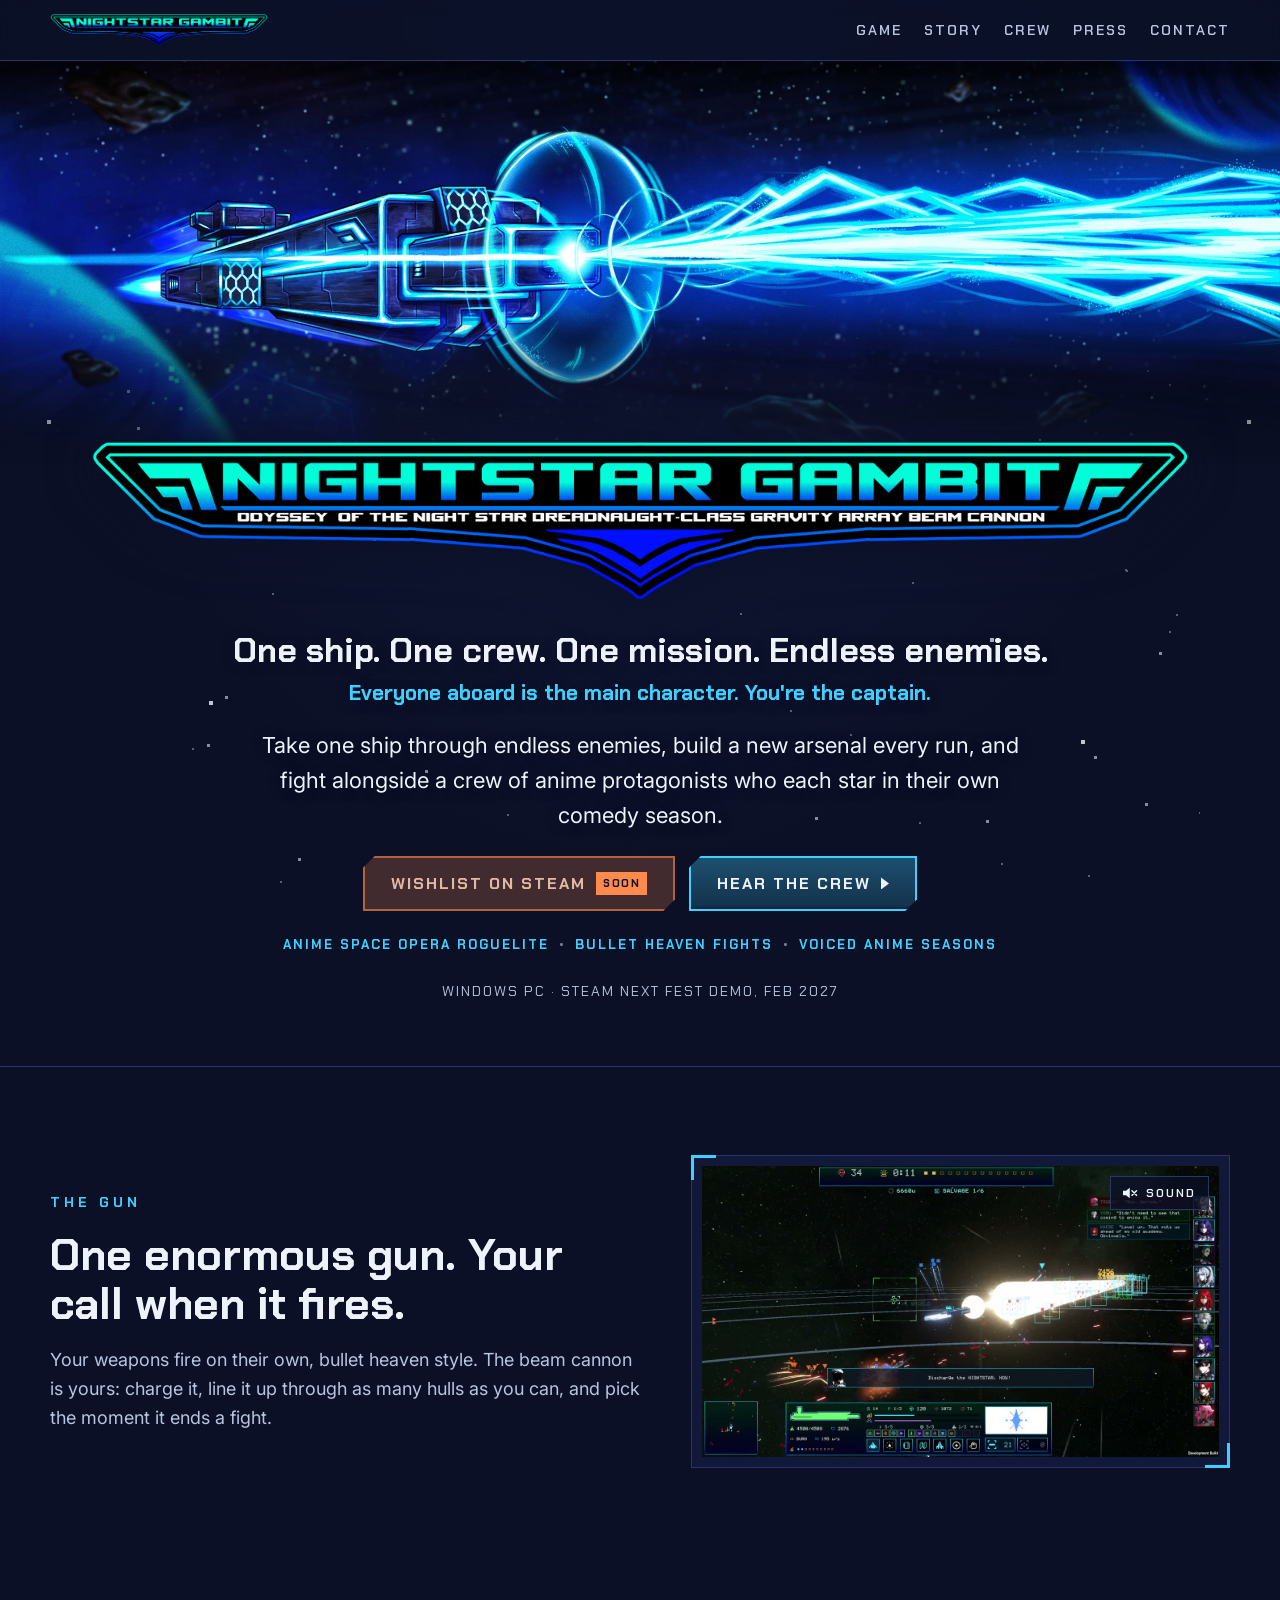
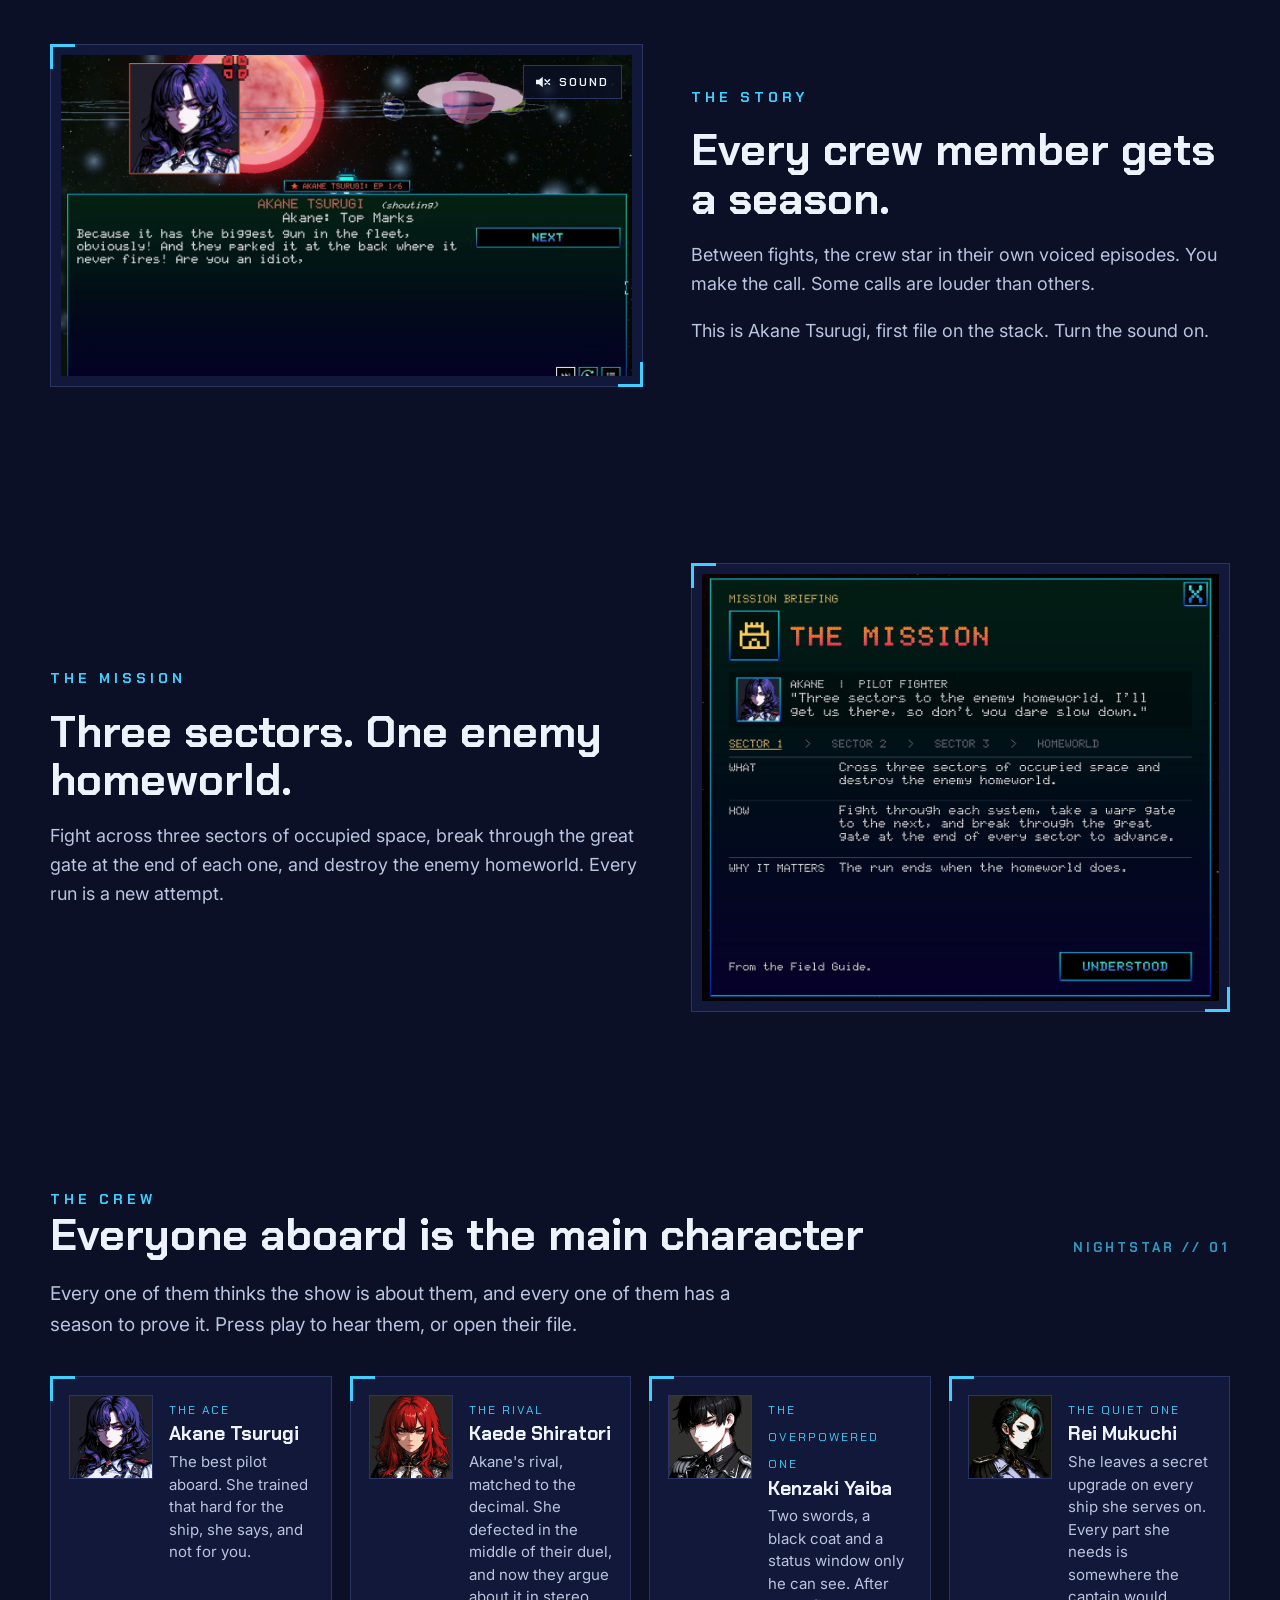
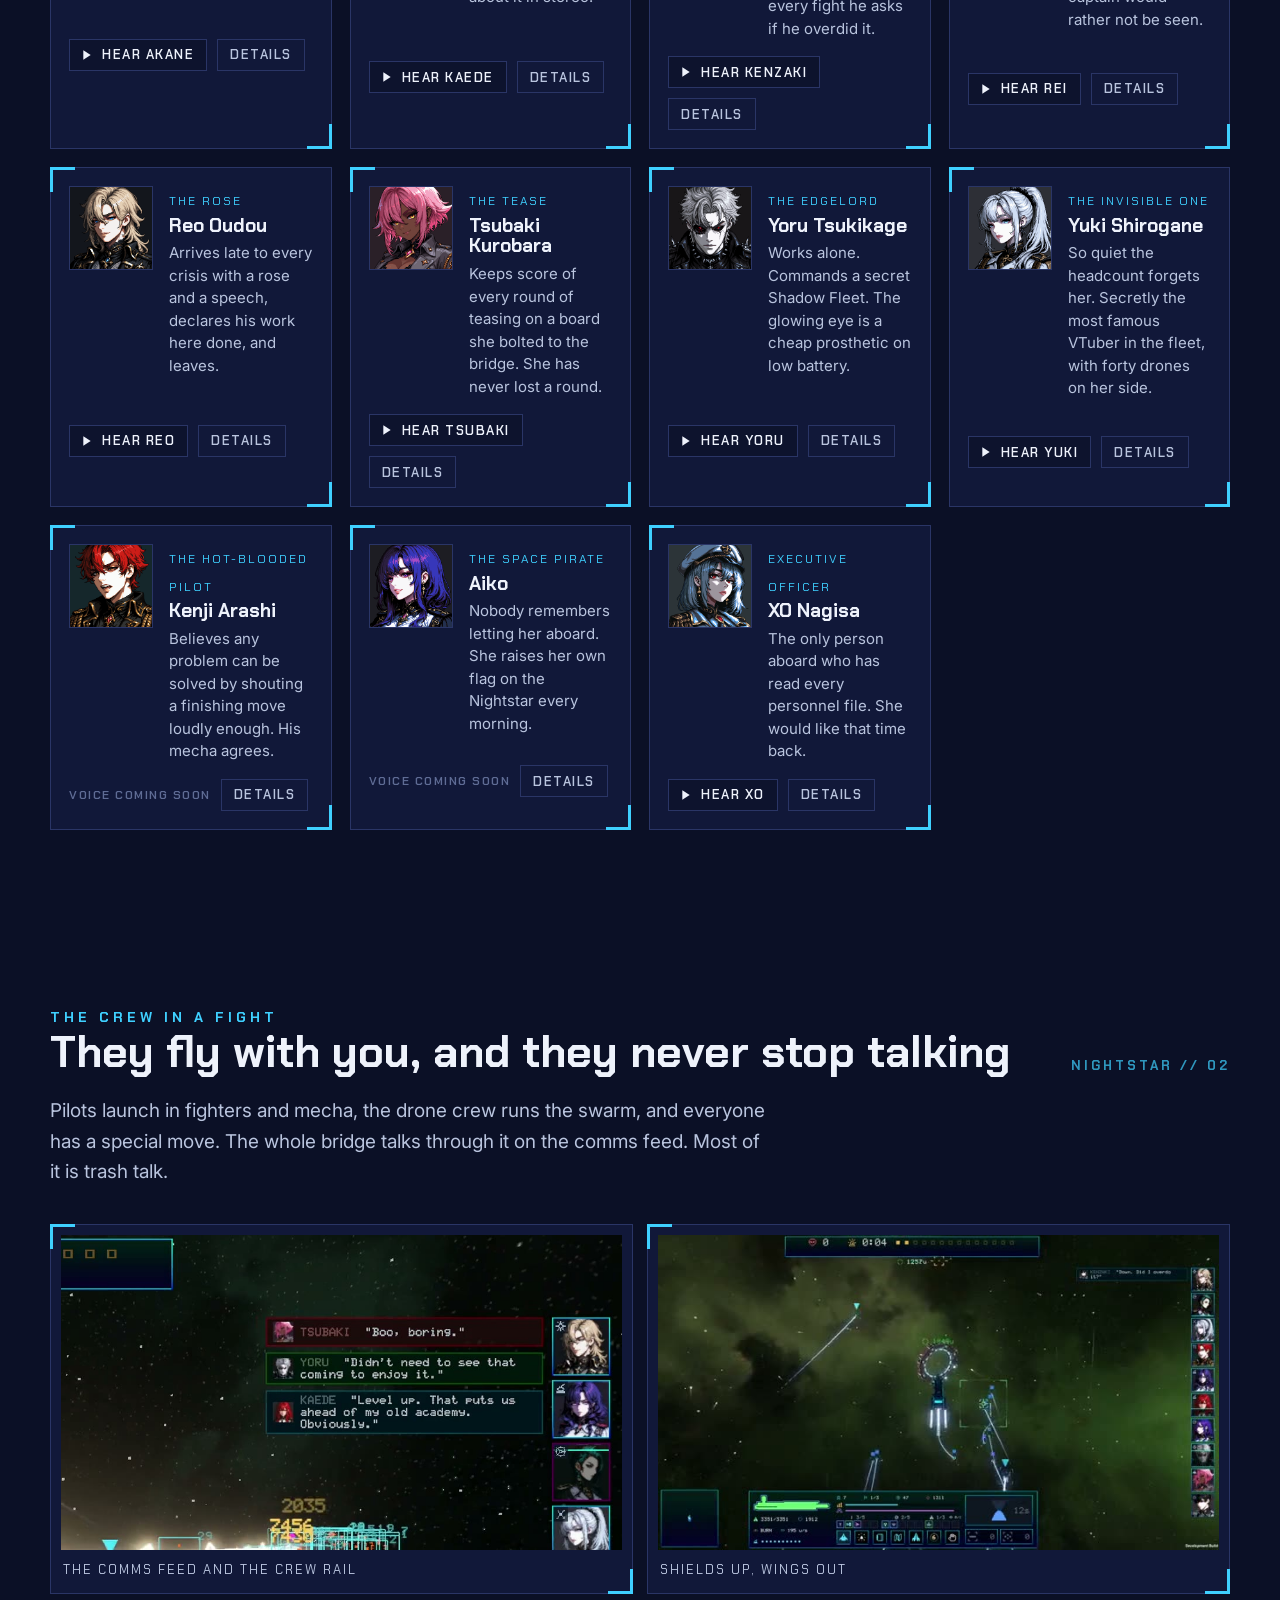
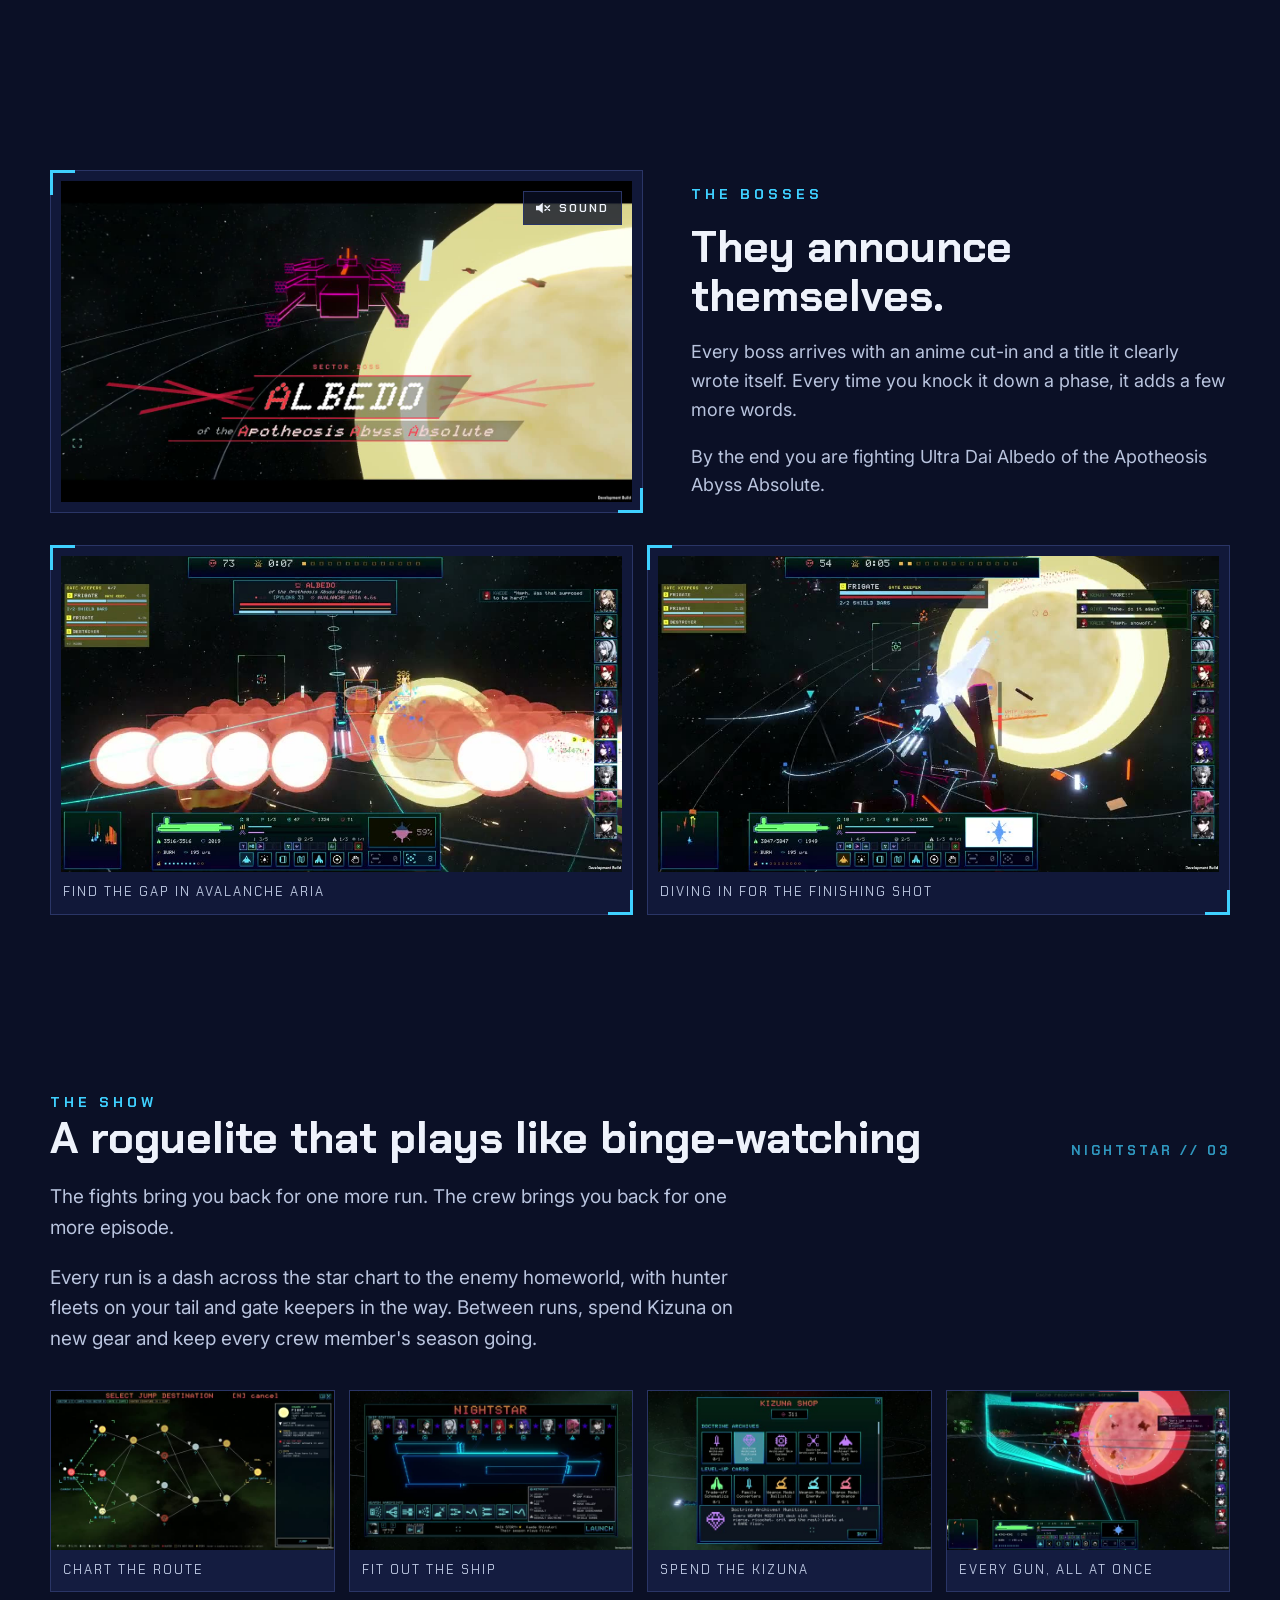
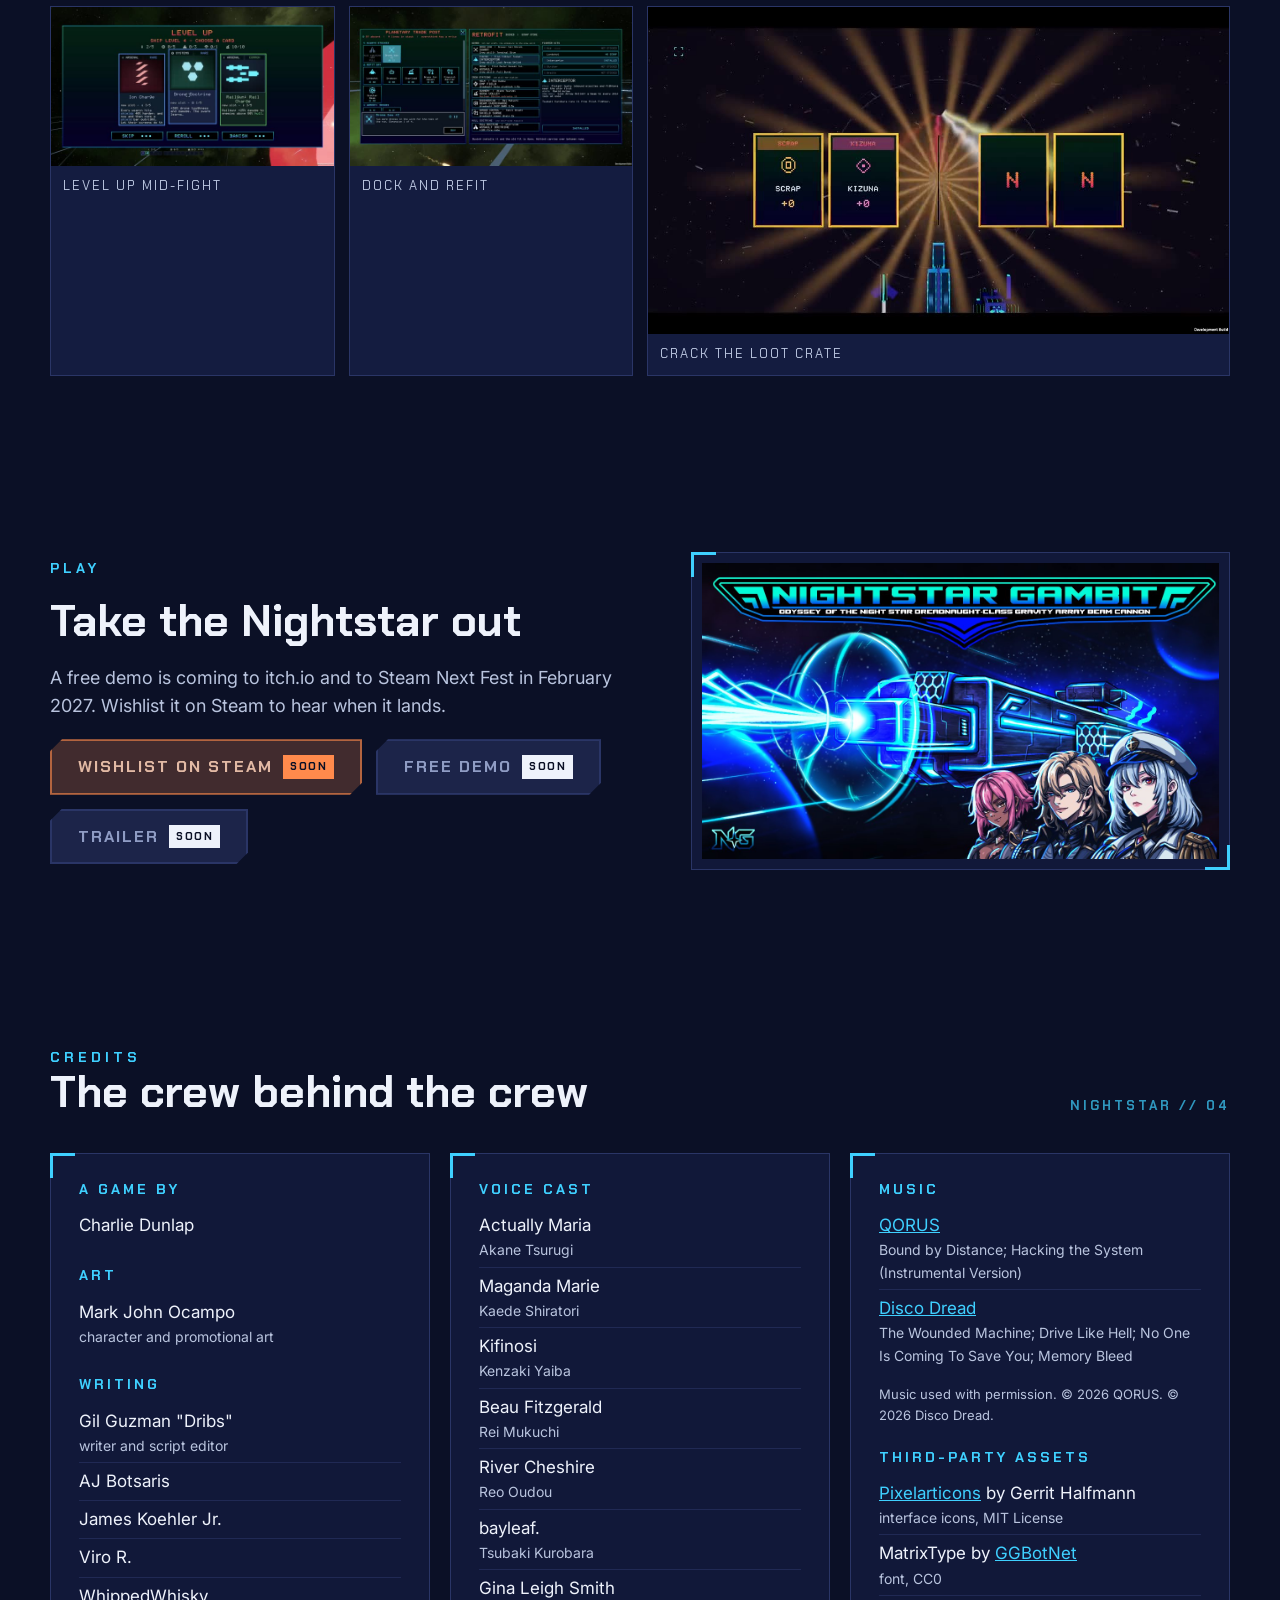
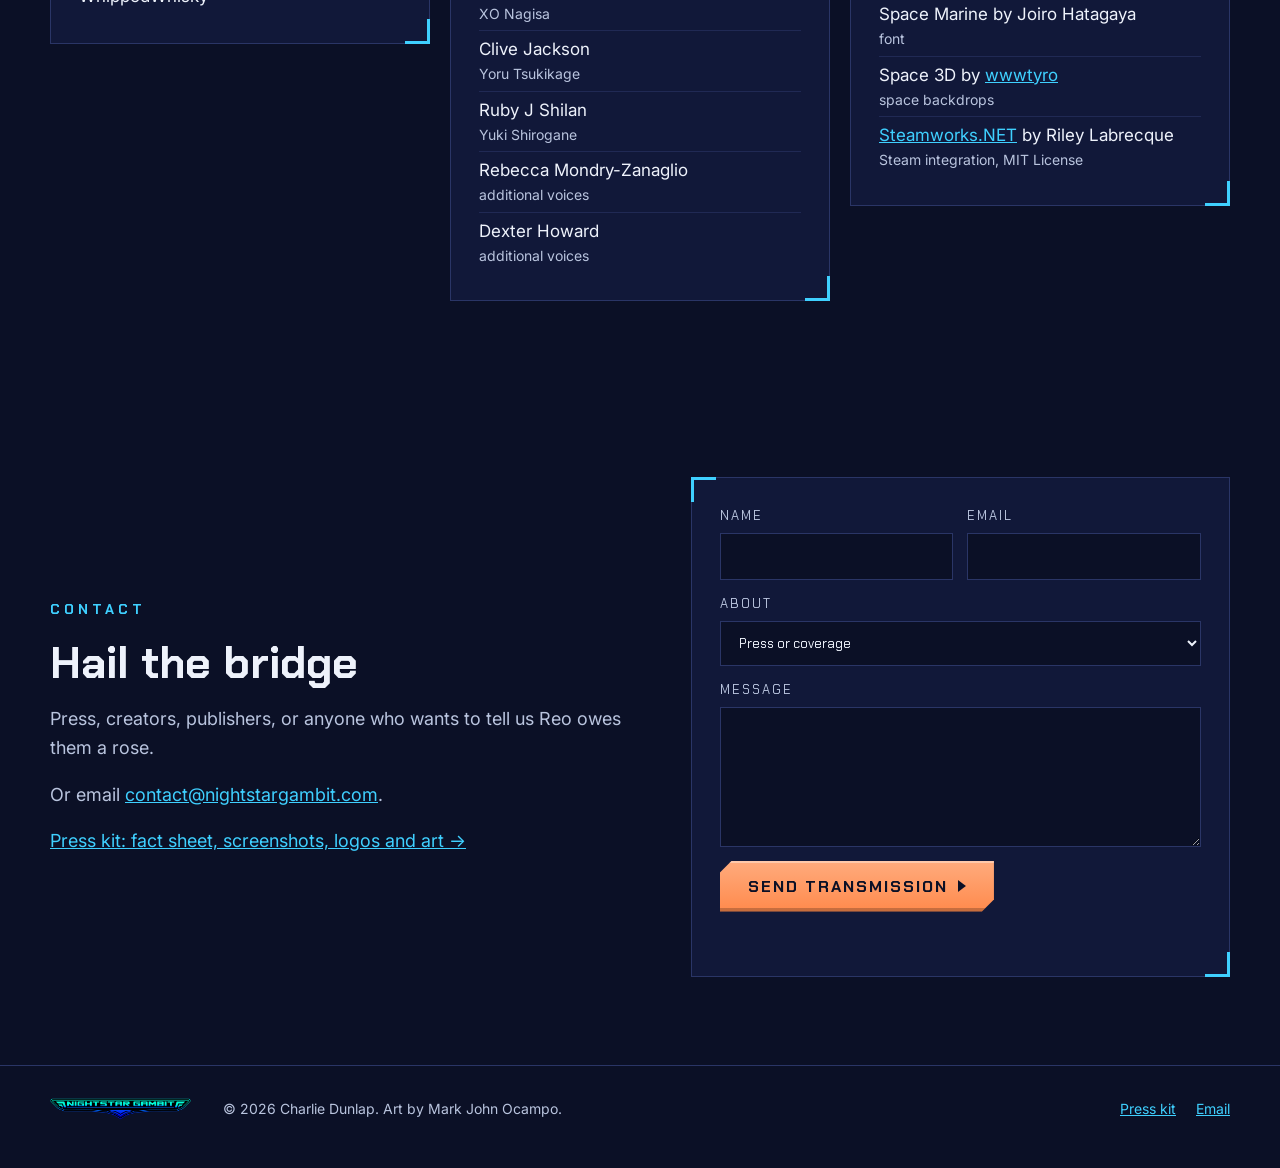
==== commit 5cc7b9b2: "The mission gets its own section, before the crew Co-Authored-By: Claude Opus 5.5 <noreply@anthropic" ====
--- a/index.html
+++ b/index.html
@@ -68,6 +68,17 @@
   </div>
 </section>
 
+<section id="mission">
+  <div class="wrap split">
+    <div class="text">
+      <p class="eyebrow">The mission</p>
+      <h2>Three sectors. One enemy homeworld.</h2>
+      <p>Fight across three sectors of occupied space, break through the great gate at the end of each one, and destroy the enemy homeworld. Every run is a new attempt.</p>
+    </div>
+    <div class="media hud"><img src="assets/mission_briefing.jpg" alt="The mission briefing card. Akane: Three sectors to the enemy homeworld. I'll get us there, so don't you dare slow down. What: cross three sectors of occupied space and destroy the enemy homeworld. How: fight through each system, take a warp gate to the next, and break through the great gate at the end of every sector to advance."></div>
+  </div>
+</section>
+
 <section id="crew">
   <div class="wrap">
     <div class="head">
@@ -129,12 +140,7 @@
       <div><p class="eyebrow">The show</p><h2>A roguelite that plays like binge-watching</h2></div>
       <span class="tag">NIGHTSTAR // 03</span>
       <p class="lead">The fights bring you back for one more run. The crew brings you back for one more episode.</p>
-    </div>
-    <div class="split mission">
-      <div class="text">
-        <p>Every run is a dash across the star chart to the enemy homeworld, with hunter fleets on your tail and gate keepers in the way. Between runs, spend Kizuna on new gear and keep every crew member's season going.</p>
-      </div>
-      <div class="media hud"><img src="assets/mission_briefing.jpg" alt="The mission briefing card. Akane: Three sectors to the enemy homeworld. I'll get us there, so don't you dare slow down. What: cross three sectors of occupied space and destroy the enemy homeworld. How: fight through each system, take a warp gate to the next, and break through the great gate at the end of every sector to advance."></div>
+      <p class="lead">Every run is a dash across the star chart to the enemy homeworld, with hunter fleets on your tail and gate keepers in the way. Between runs, spend Kizuna on new gear and keep every crew member's season going.</p>
     </div>
     <div class="shots gifs">
       <figure><video class="gif" data-src="assets/loops/star_chart.mp4" poster="assets/loops/star_chart.jpg" muted loop playsinline preload="none" aria-label="Picking the next jump on the star chart and warping out"></video><figcaption>Chart the route</figcaption></figure>
--- a/css/site.css
+++ b/css/site.css
@@ -164,7 +164,6 @@
 video { width: 100%; border: 1px solid var(--line); background: #000; }
 .media video, .loops video { display: block; aspect-ratio: 16 / 9; object-fit: cover; border: 0; }
 .split.flip .media { order: -1; }
-.split.mission { margin-bottom: 36px; }
 .media, .loops figure { position: relative; }
 .snd { position: absolute; right: 20px; top: 20px; display: flex; align-items: center; gap: 8px; padding: 7px 12px 7px 9px;
   font: 600 12px/1 var(--display); letter-spacing: 2px; text-transform: uppercase; color: var(--paper);
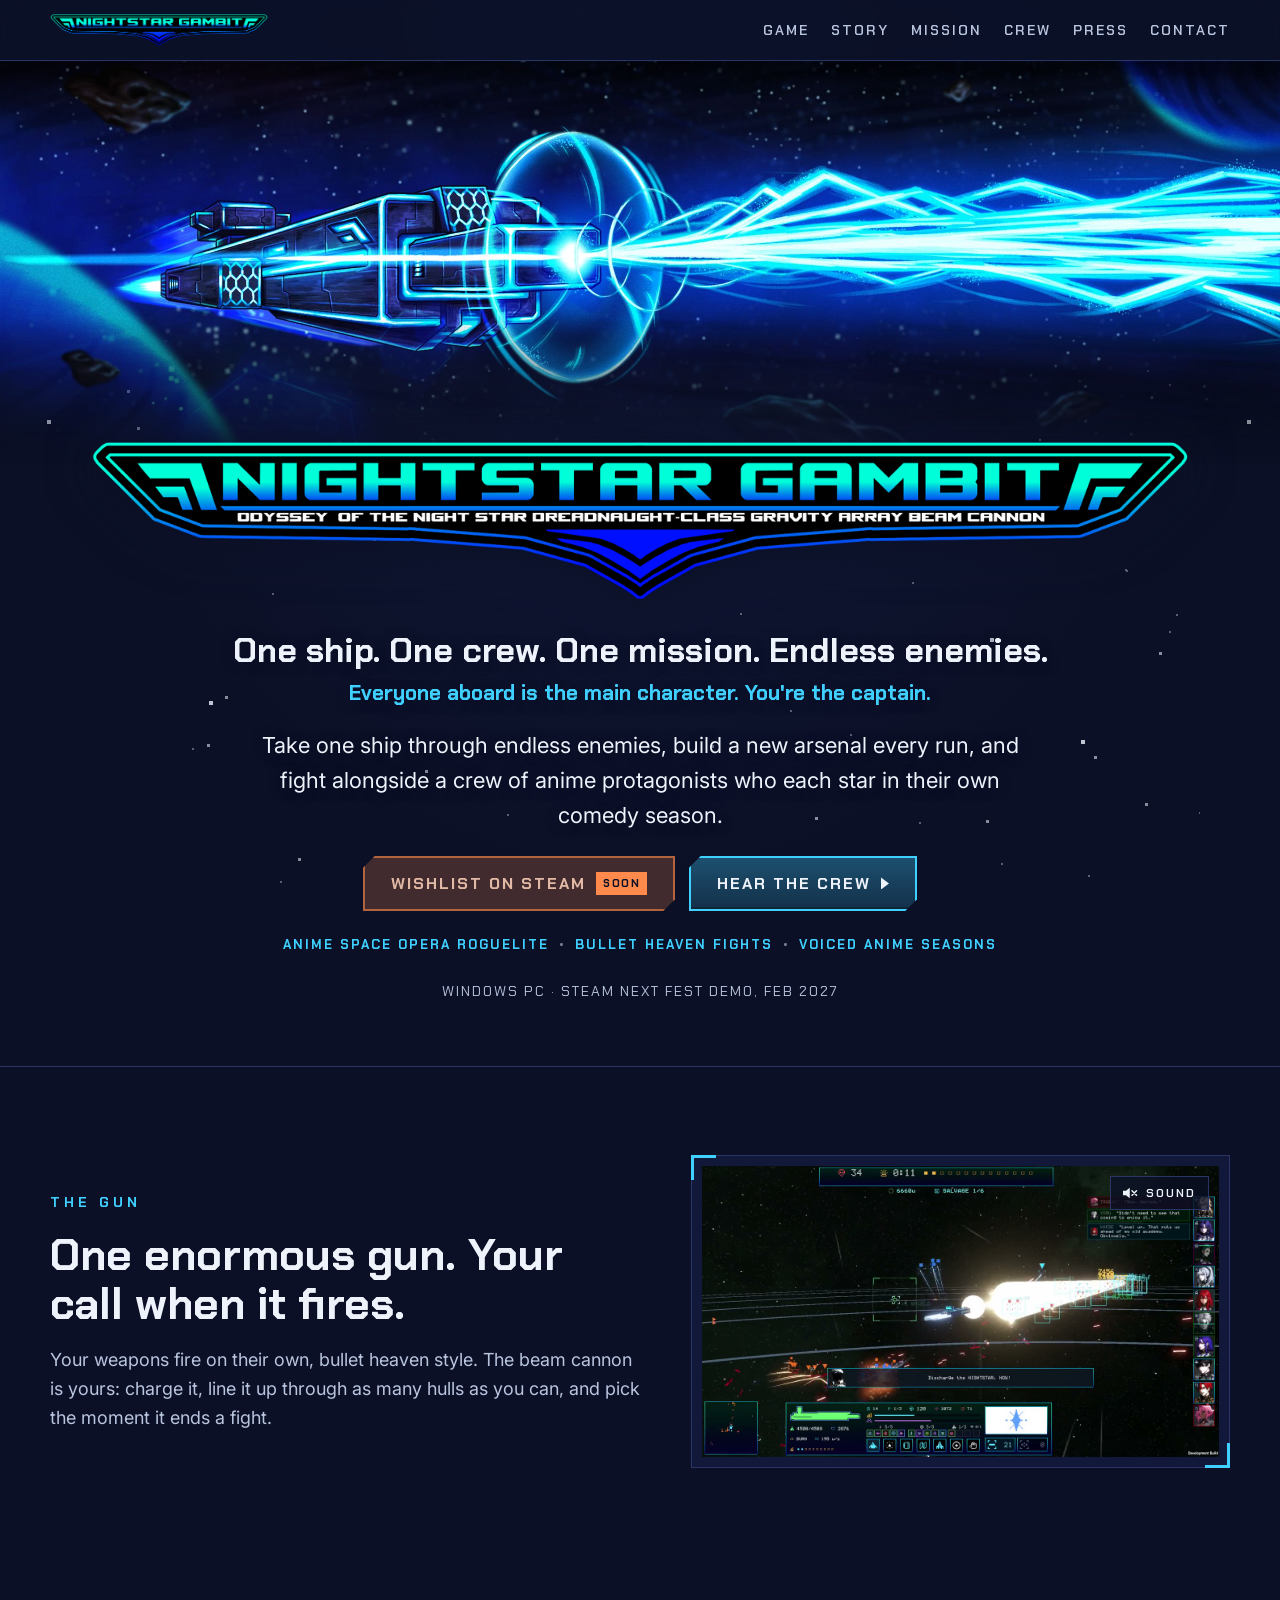
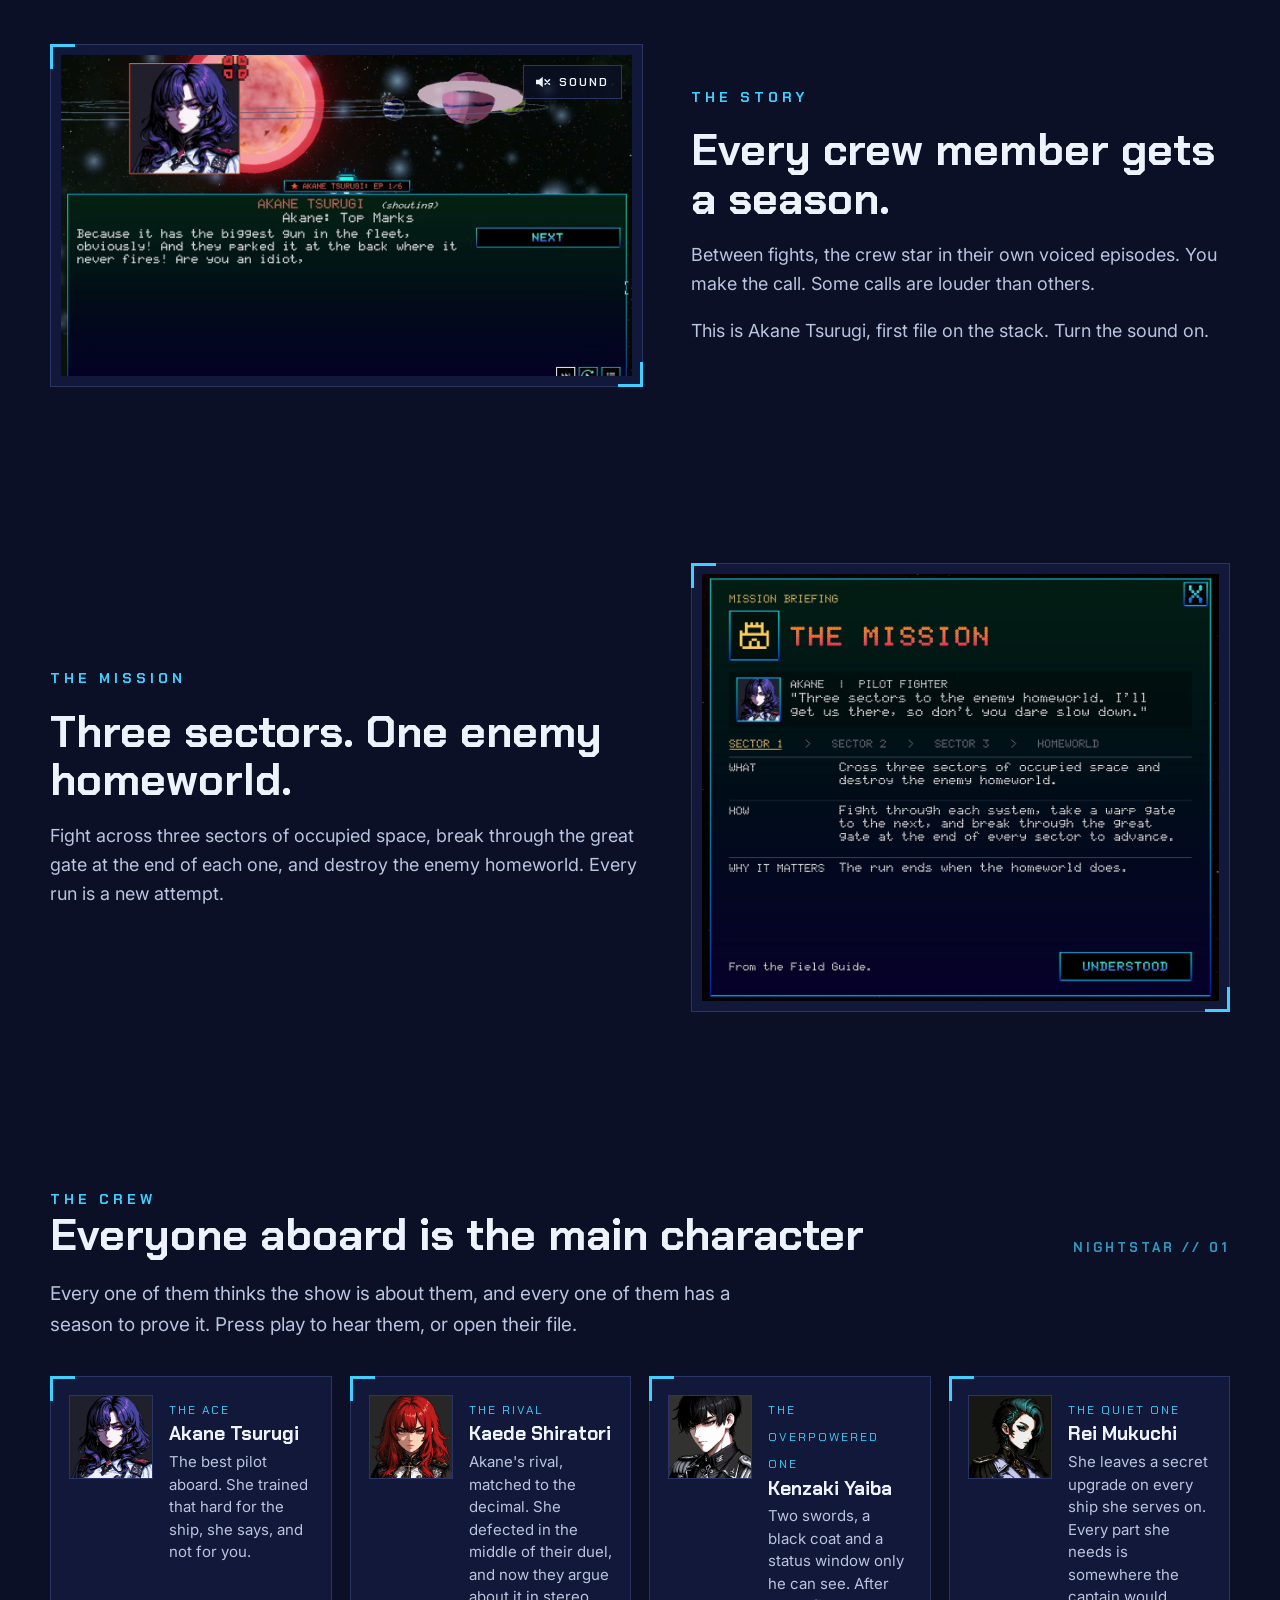
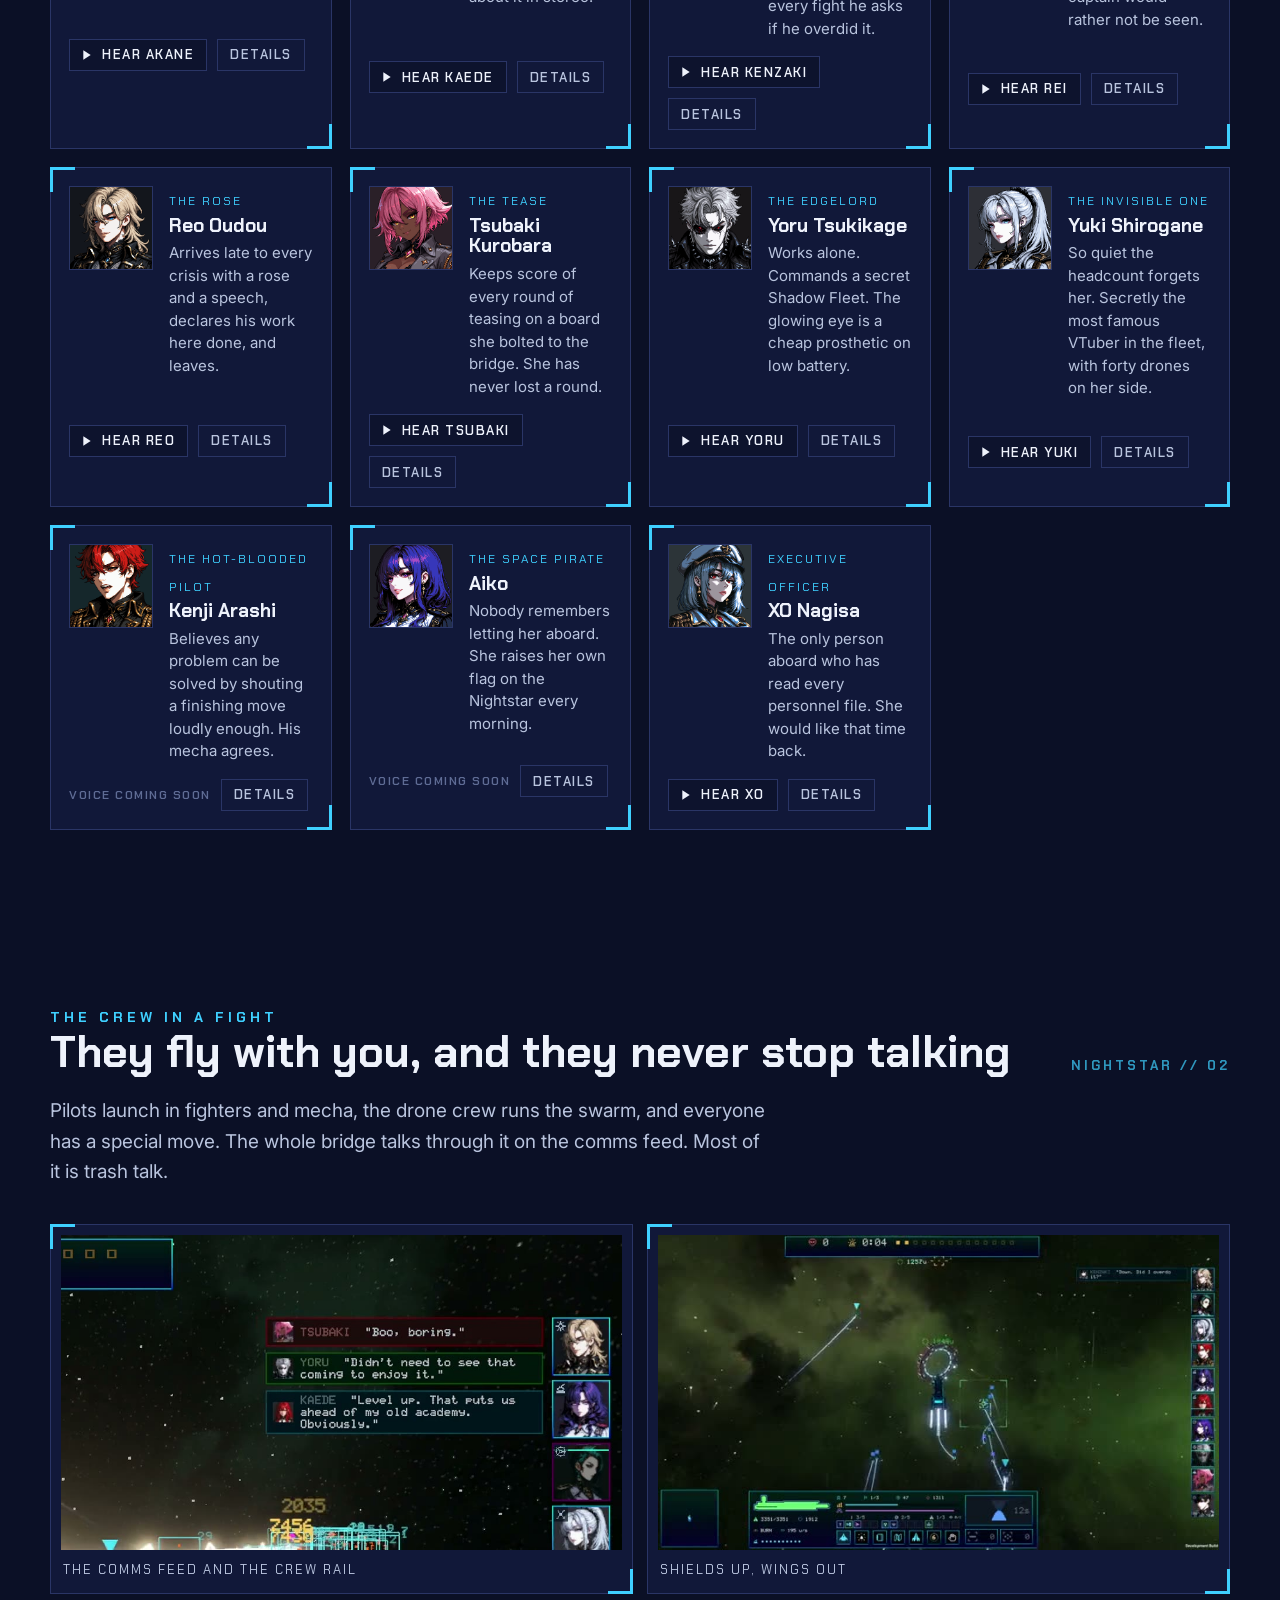
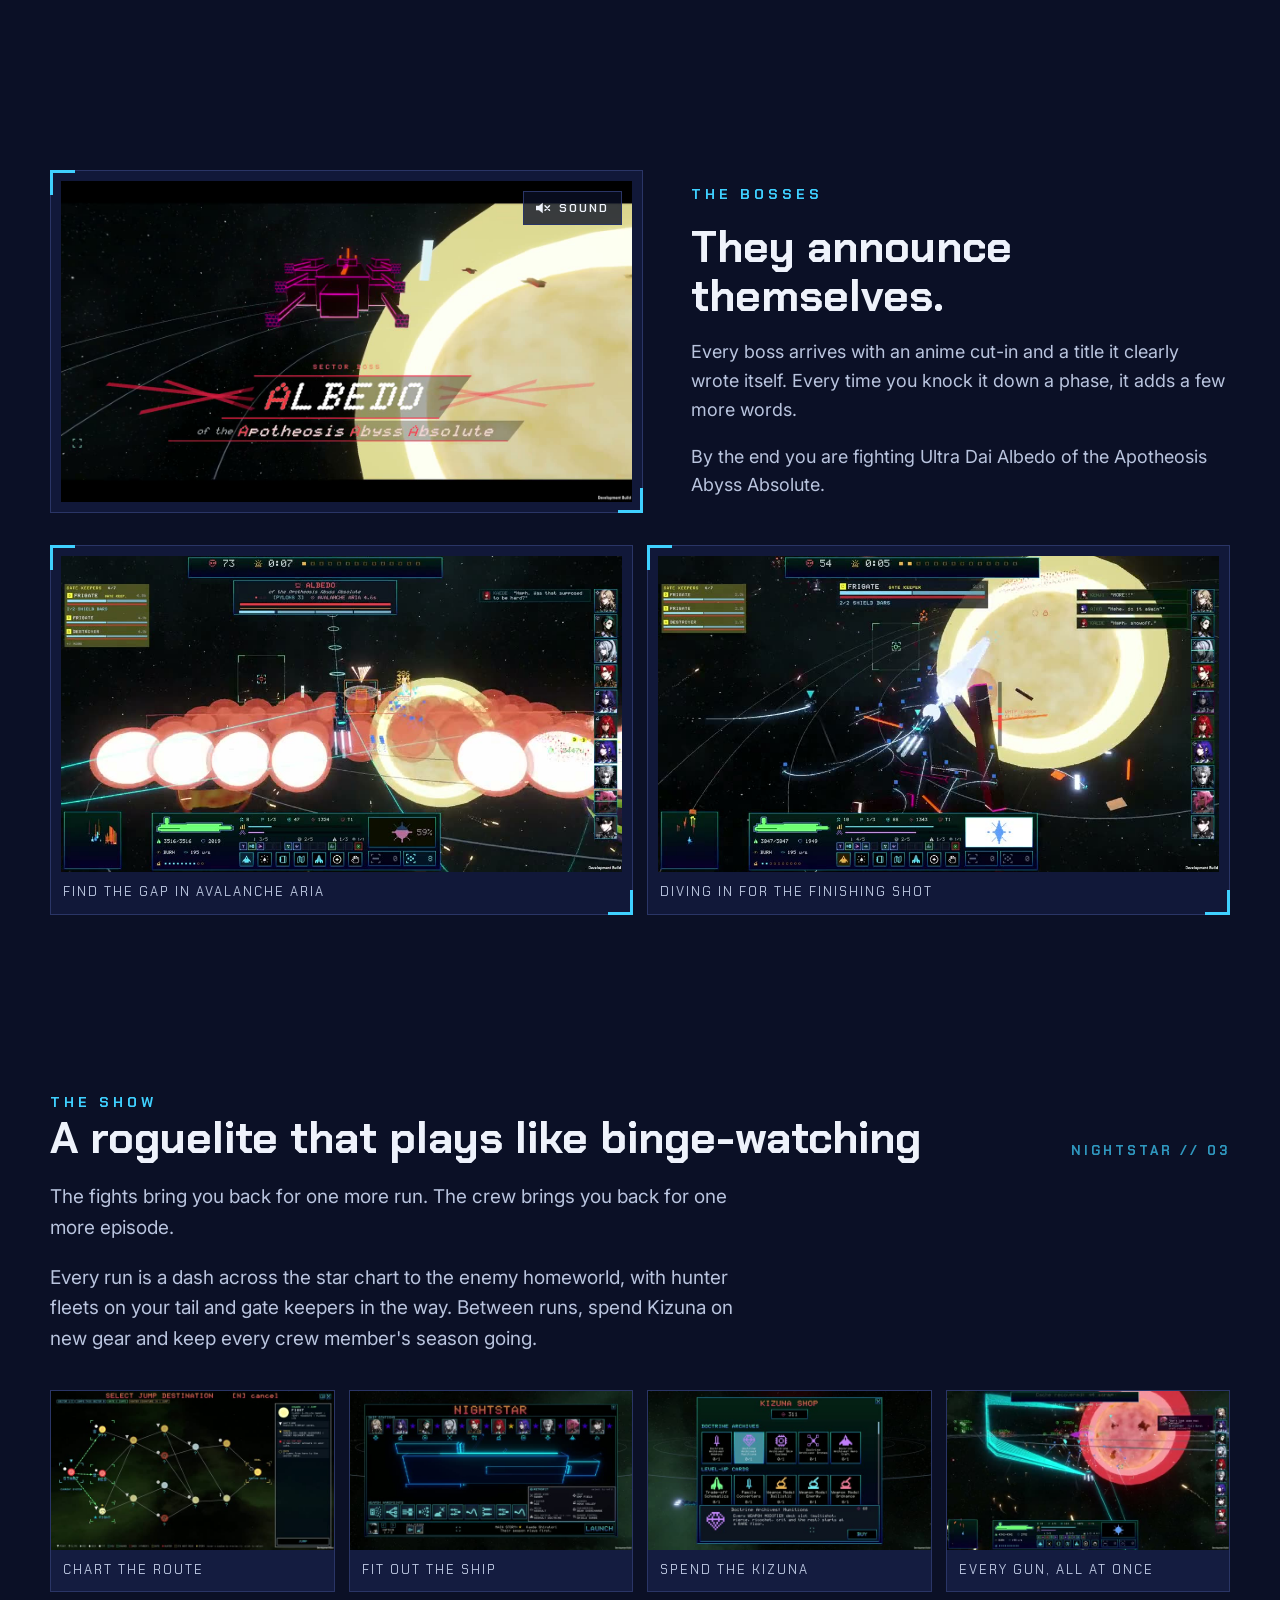
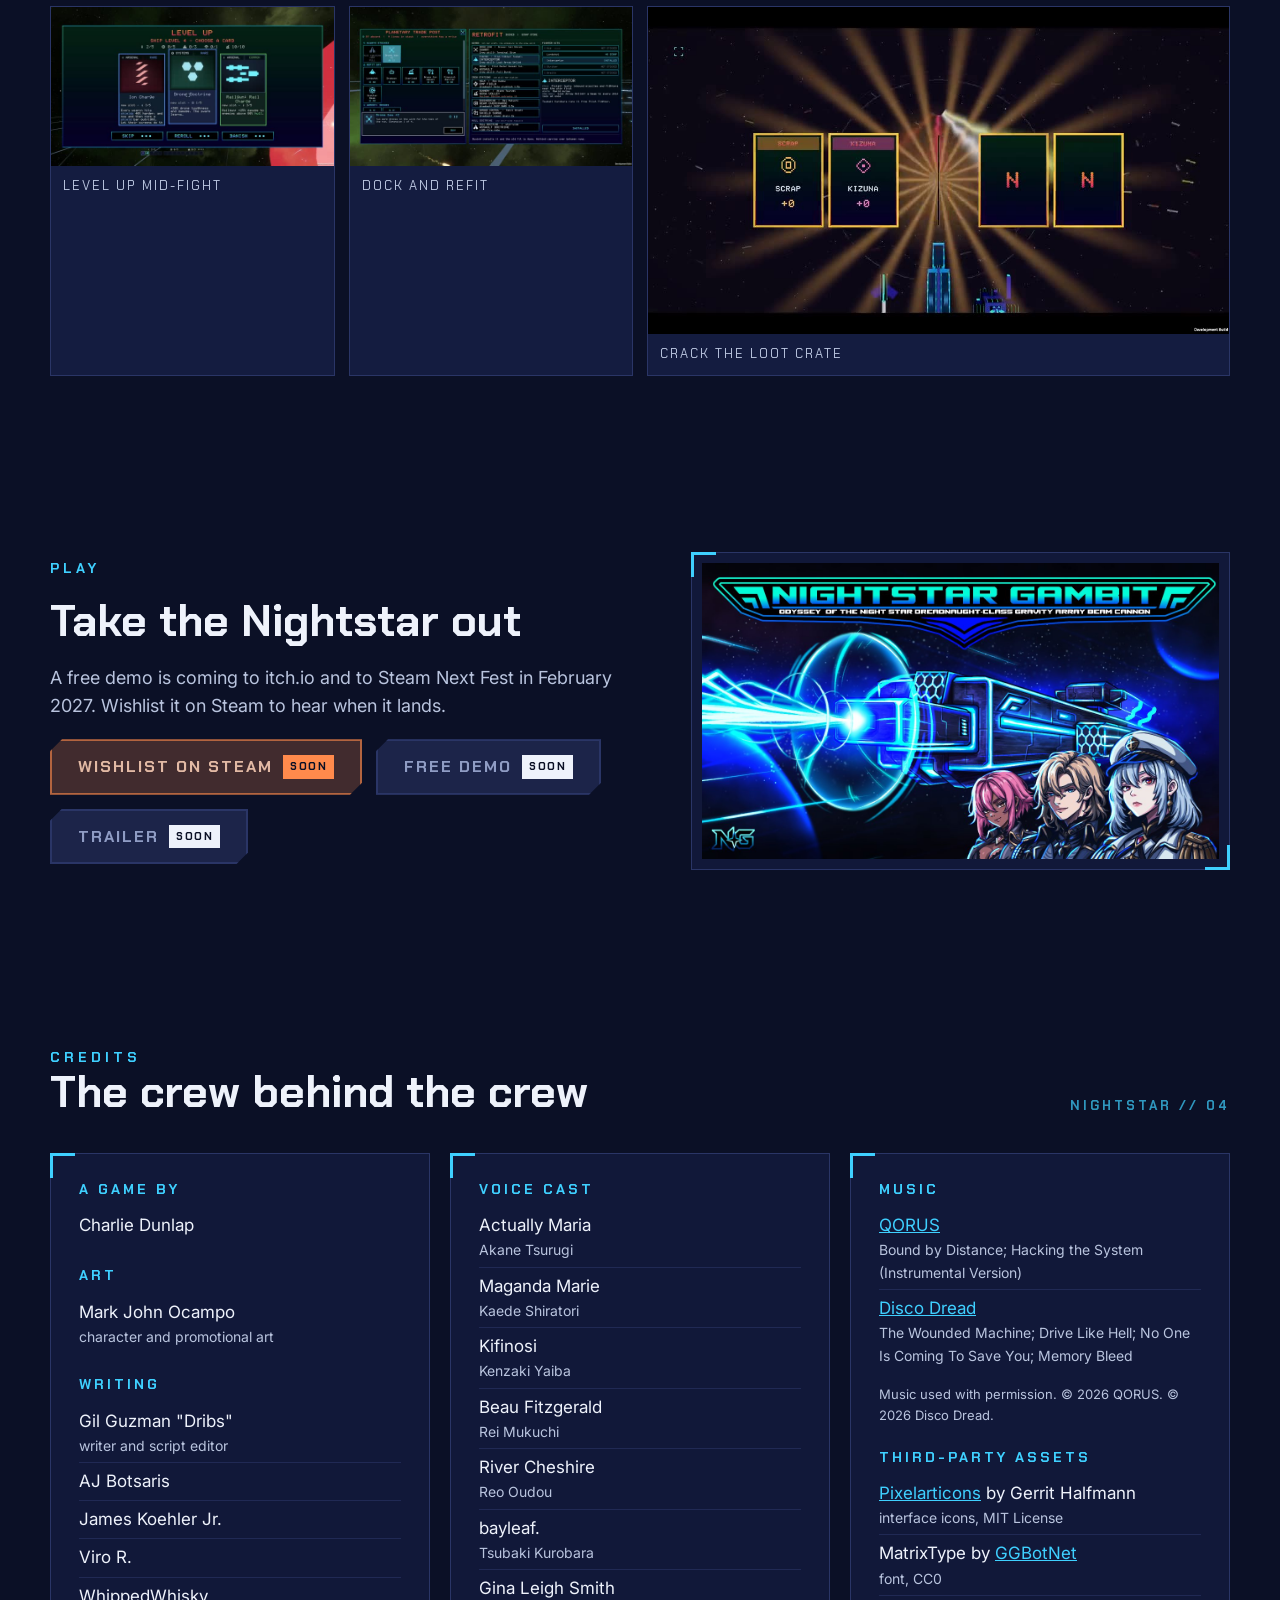
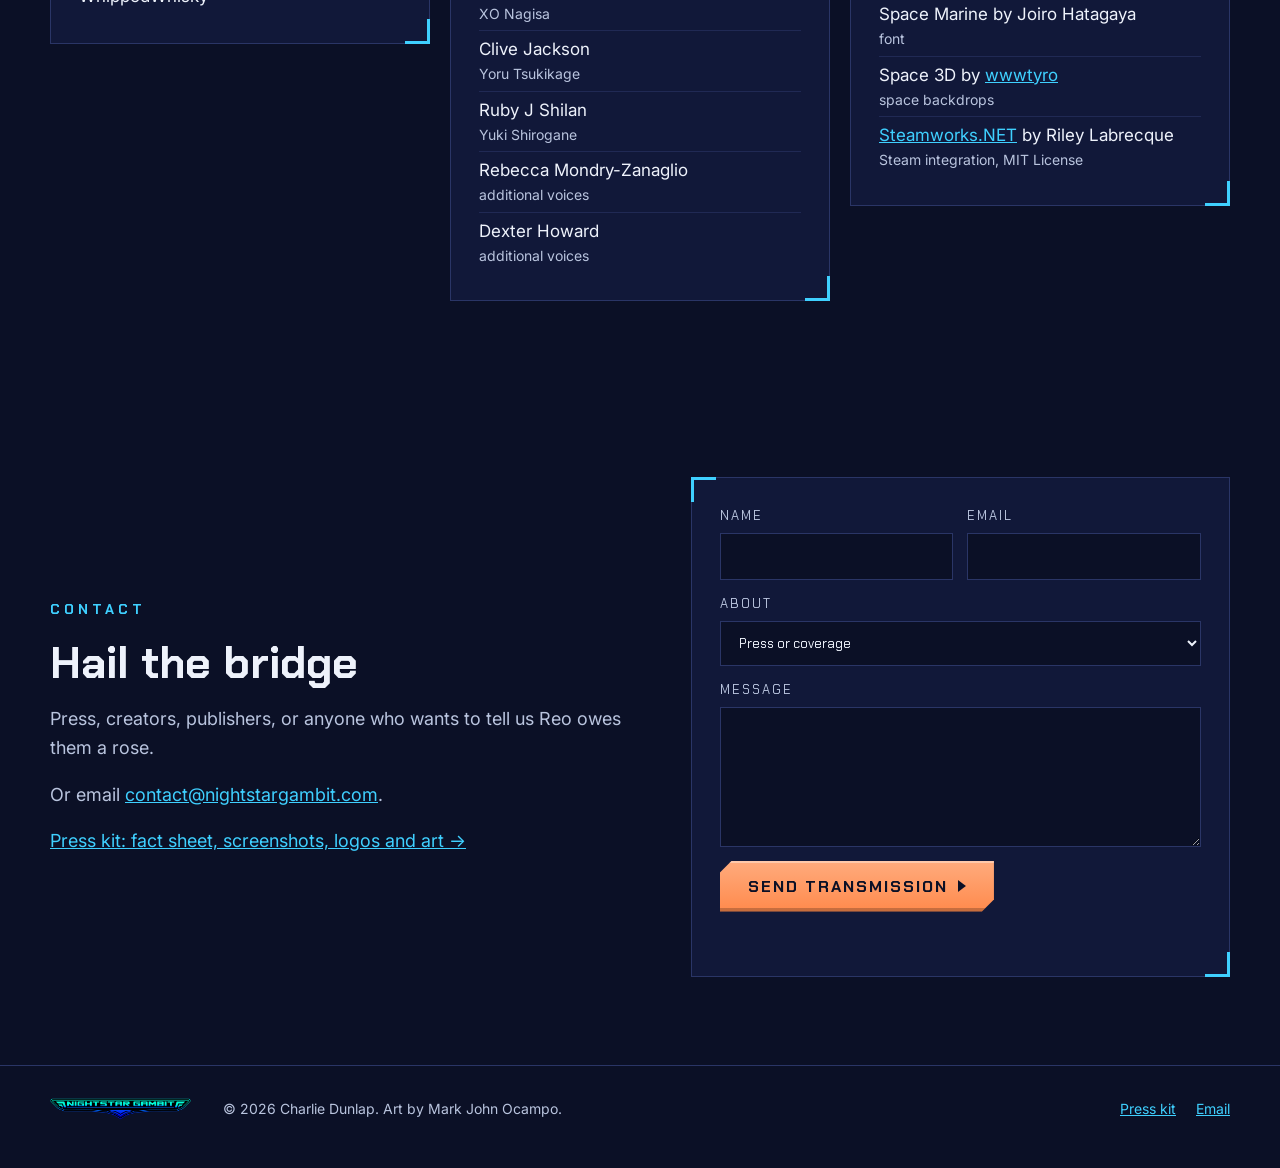
==== commit e4dbf576: "Mission in the top menu; the bar wraps to two rows on narrow screens Co-Authored-By: Claude Opus 5.5" ====
--- a/index.html
+++ b/index.html
@@ -1,272 +1,273 @@
-<!doctype html>
-<html lang="en">
-<head>
-<meta charset="utf-8">
-<meta name="viewport" content="width=device-width, initial-scale=1">
-<title>Nightstar Gambit</title>
-<meta name="description" content="Nightstar Gambit is an anime space opera roguelite. Take one ship through endless enemies, build a new arsenal every run, and fight alongside a crew of anime protagonists who each star in their own comedy season.">
-<meta property="og:title" content="Nightstar Gambit">
-<meta property="og:description" content="Nightstar Gambit is an anime space opera roguelite. Take one ship through endless enemies, build a new arsenal every run, and fight alongside a crew of anime protagonists who each star in their own comedy season.">
-<meta property="og:image" content="https://nightstargambit.com/assets/key_art.jpg">
-<meta name="twitter:card" content="summary_large_image">
-<link rel="icon" href="assets/icon.png">
-<link rel="preconnect" href="https://fonts.googleapis.com">
-<link rel="preconnect" href="https://fonts.gstatic.com" crossorigin>
-<link href="https://fonts.googleapis.com/css2?family=Chakra+Petch:wght@600;700&family=Inter:wght@400;600&display=swap" rel="stylesheet">
-<link rel="stylesheet" href="css/site.css">
-</head>
-<body>
-
-<header class="bar">
-  <div class="wrap">
-    <a class="brand" href="./"><img src="assets/logo_short.png" alt="Nightstar Gambit"></a>
-    <nav>
-      <a href="#game">Game</a>
-      <a href="#story">Story</a>
-      <a href="#crew">Crew</a>
-      <a href="press/">Press</a>
-      <a href="#contact">Contact</a>
-    </nav>
-  </div>
-</header>
-
-<section class="hero">
-  <img class="art" src="assets/hero.jpg" alt="The Nightstar firing its gravity array beam cannon">
-  <div class="wrap">
-    <h1><img class="logo" src="assets/logo.png" alt="Nightstar Gambit: Odyssey of the Night Star Dreadnaught-class Gravity Array Beam Cannon"></h1>
-    <p class="tagline">One ship. One crew. One mission. Endless enemies.<span>Everyone aboard is the main character. You're the captain.</span></p>
-    <p class="pitch">Take one ship through endless enemies, build a new arsenal every run, and fight alongside a crew of anime protagonists who each star in their own comedy season.</p>
-    <div class="btns">
-      <a class="btn primary" aria-disabled="true" title="The Steam page is coming soon">Wishlist on Steam <span class="soon">Soon</span></a>
-      <a class="btn" href="#story">Hear the crew</a>
-    </div>
-    <ul class="genres"><li>Anime space opera roguelite</li><li>Bullet heaven fights</li><li>Voiced anime seasons</li></ul>
-    <p class="meta">Windows PC · Steam Next Fest demo, Feb 2027</p>
-  </div>
-</section>
-
-<section id="game">
-  <div class="wrap split">
-    <div class="text">
-      <p class="eyebrow">The gun</p>
-      <h2>One enormous gun. Your call when it fires.</h2>
-      <p>Your weapons fire on their own, bullet heaven style. The beam cannon is yours: charge it, line it up through as many hulls as you can, and pick the moment it ends a fight.</p>
-    </div>
-    <div class="media hud"><video class="loop" data-src="assets/video/beam_pack.mp4" poster="assets/video/beam_pack.jpg" muted loop playsinline preload="none" aria-label="The beam cannon firing through a pack of enemy ships"></video></div>
-  </div>
-</section>
-
-<section id="story">
-  <div class="wrap split flip">
-    <div class="text">
-      <p class="eyebrow">The story</p>
-      <h2>Every crew member gets a season.</h2>
-      <p>Between fights, the crew star in their own voiced episodes. You make the call. Some calls are louder than others.</p>
-      <p>This is Akane Tsurugi, first file on the stack. Turn the sound on.</p>
-    </div>
-    <div class="media hud"><video class="loop" data-src="assets/video/akane_scene.mp4" poster="assets/video/akane_scene.jpg" muted playsinline preload="none" aria-label="Akane Tsurugi's first scene: XO Nagisa reads her personnel file, Akane introduces herself, and when asked why she wanted this ship she shouts that it has the biggest gun in the fleet and asks if the captain is an idiot"></video></div>
-  </div>
-</section>
-
-<section id="mission">
-  <div class="wrap split">
-    <div class="text">
-      <p class="eyebrow">The mission</p>
-      <h2>Three sectors. One enemy homeworld.</h2>
-      <p>Fight across three sectors of occupied space, break through the great gate at the end of each one, and destroy the enemy homeworld. Every run is a new attempt.</p>
-    </div>
-    <div class="media hud"><img src="assets/mission_briefing.jpg" alt="The mission briefing card. Akane: Three sectors to the enemy homeworld. I'll get us there, so don't you dare slow down. What: cross three sectors of occupied space and destroy the enemy homeworld. How: fight through each system, take a warp gate to the next, and break through the great gate at the end of every sector to advance."></div>
-  </div>
-</section>
-
-<section id="crew">
-  <div class="wrap">
-    <div class="head">
-      <div><p class="eyebrow">The crew</p><h2>Everyone aboard is the main character</h2></div>
-      <span class="tag">NIGHTSTAR // 01</span>
-      <p class="lead">Every one of them thinks the show is about them, and every one of them has a season to prove it. Press play to hear them, or open their file.</p>
-    </div>
-    <div class="crew">
-      <div class="hud" data-crew="akane_tsurugi"><img loading="lazy" src="assets/crew/akane_tsurugi.png" alt=""><div><span class="role">The ace</span><h3>Akane Tsurugi</h3><p>The best pilot aboard. She trained that hard for the ship, she says, and not for you.</p></div></div>
-      <div class="hud" data-crew="kaede_shiratori"><img loading="lazy" src="assets/crew/kaede_shiratori.png" alt=""><div><span class="role">The rival</span><h3>Kaede Shiratori</h3><p>Akane's rival, matched to the decimal. She defected in the middle of their duel, and now they argue about it in stereo.</p></div></div>
-      <div class="hud" data-crew="kenzaki_yaiba"><img loading="lazy" src="assets/crew/kenzaki_yaiba.png" alt=""><div><span class="role">The overpowered one</span><h3>Kenzaki Yaiba</h3><p>Two swords, a black coat and a status window only he can see. After every fight he asks if he overdid it.</p></div></div>
-      <div class="hud" data-crew="rei_mukuchi"><img loading="lazy" src="assets/crew/rei_mukuchi.png" alt=""><div><span class="role">The quiet one</span><h3>Rei Mukuchi</h3><p>She leaves a secret upgrade on every ship she serves on. Every part she needs is somewhere the captain would rather not be seen.</p></div></div>
-      <div class="hud" data-crew="reo_oudou"><img loading="lazy" src="assets/crew/reo_oudou.png" alt=""><div><span class="role">The rose</span><h3>Reo Oudou</h3><p>Arrives late to every crisis with a rose and a speech, declares his work here done, and leaves.</p></div></div>
-      <div class="hud" data-crew="tsubaki_kurobara"><img loading="lazy" src="assets/crew/tsubaki_kurobara.png" alt=""><div><span class="role">The tease</span><h3>Tsubaki Kurobara</h3><p>Keeps score of every round of teasing on a board she bolted to the bridge. She has never lost a round.</p></div></div>
-      <div class="hud" data-crew="yoru_tsukikage"><img loading="lazy" src="assets/crew/yoru_tsukikage.png" alt=""><div><span class="role">The edgelord</span><h3>Yoru Tsukikage</h3><p>Works alone. Commands a secret Shadow Fleet. The glowing eye is a cheap prosthetic on low battery.</p></div></div>
-      <div class="hud" data-crew="yuki_shirogane"><img loading="lazy" src="assets/crew/yuki_shirogane.png" alt=""><div><span class="role">The invisible one</span><h3>Yuki Shirogane</h3><p>So quiet the headcount forgets her. Secretly the most famous VTuber in the fleet, with forty drones on her side.</p></div></div>
-      <div class="hud" data-crew="kenji_arashi"><img loading="lazy" src="assets/crew/kenji_arashi.png" alt=""><div><span class="role">The hot-blooded pilot</span><h3>Kenji Arashi</h3><p>Believes any problem can be solved by shouting a finishing move loudly enough. His mecha agrees.</p></div></div>
-      <div class="hud" data-crew="aiko"><img loading="lazy" src="assets/crew/aiko.png" alt=""><div><span class="role">The space pirate</span><h3>Aiko</h3><p>Nobody remembers letting her aboard. She raises her own flag on the Nightstar every morning.</p></div></div>
-      <div class="hud" data-crew="xo_nagisa"><img loading="lazy" src="assets/crew/xo_nagisa.png" alt=""><div><span class="role">Executive officer</span><h3>XO Nagisa</h3><p>The only person aboard who has read every personnel file. She would like that time back.</p></div></div>
-    </div>
-  </div>
-</section>
-
-<section id="aboard">
-  <div class="wrap">
-    <div class="head">
-      <div><p class="eyebrow">The crew in a fight</p><h2>They fly with you, and they never stop talking</h2></div>
-      <span class="tag">NIGHTSTAR // 02</span>
-      <p class="lead">Pilots launch in fighters and mecha, the drone crew runs the swarm, and everyone has a special move. The whole bridge talks through it on the comms feed. Most of it is trash talk.</p>
-    </div>
-    <div class="videos loops">
-      <figure class="hud"><video class="gif" data-src="assets/loops/crew_banter.mp4" poster="assets/loops/crew_banter.jpg" muted loop playsinline preload="none" aria-label="The comms feed during a fight: Tsubaki, Yoru, Akane, Aiko and Kaede trade lines while their skills fire, next to the crew rail"></video><figcaption>The comms feed and the crew rail</figcaption></figure>
-      <figure class="hud"><video class="gif" data-src="assets/loops/crew_craft.mp4" poster="assets/loops/crew_craft.jpg" muted loop playsinline preload="none" aria-label="The shield bubble goes up while crew fighters fly the fight"></video><figcaption>Shields up, wings out</figcaption></figure>
-    </div>
-  </div>
-</section>
-
-<section id="bosses">
-  <div class="wrap split flip">
-    <div class="text">
-      <p class="eyebrow">The bosses</p>
-      <h2>They announce themselves.</h2>
-      <p>Every boss arrives with an anime cut-in and a title it clearly wrote itself. Every time you knock it down a phase, it adds a few more words.</p>
-      <p>By the end you are fighting Ultra Dai Albedo of the Apotheosis Abyss Absolute.</p>
-    </div>
-    <div class="media hud"><video class="loop" data-src="assets/video/boss_intro.mp4" poster="assets/video/boss_intro.jpg" muted loop playsinline preload="none" aria-label="Boss intro: the camera pans in as the title ALBEDO of the Apotheosis Abyss Absolute builds"></video></div>
-  </div>
-  <div class="wrap">
-    <div class="videos loops">
-      <figure class="hud"><video class="gif" data-src="assets/loops/boss_attack.mp4" poster="assets/loops/boss_attack.jpg" muted loop playsinline preload="none" aria-label="Avalanche Aria: walls of boss shells sweep in and you fly for the gap"></video><figcaption>Find the gap in Avalanche Aria</figcaption></figure>
-      <figure class="hud"><video class="gif" data-src="assets/loops/boss_dive_kill.mp4" poster="assets/loops/boss_dive_kill.jpg" muted loop playsinline preload="none" aria-label="Diving in on the boss and finishing it with the beam"></video><figcaption>Diving in for the finishing shot</figcaption></figure>
-    </div>
-  </div>
-</section>
-
-<section id="show">
-  <div class="wrap">
-    <div class="head">
-      <div><p class="eyebrow">The show</p><h2>A roguelite that plays like binge-watching</h2></div>
-      <span class="tag">NIGHTSTAR // 03</span>
-      <p class="lead">The fights bring you back for one more run. The crew brings you back for one more episode.</p>
-      <p class="lead">Every run is a dash across the star chart to the enemy homeworld, with hunter fleets on your tail and gate keepers in the way. Between runs, spend Kizuna on new gear and keep every crew member's season going.</p>
-    </div>
-    <div class="shots gifs">
-      <figure><video class="gif" data-src="assets/loops/star_chart.mp4" poster="assets/loops/star_chart.jpg" muted loop playsinline preload="none" aria-label="Picking the next jump on the star chart and warping out"></video><figcaption>Chart the route</figcaption></figure>
-      <figure><video class="gif" data-src="assets/loops/hangar.mp4" poster="assets/loops/hangar.jpg" muted loop playsinline preload="none" aria-label="The hangar: crew stations and weapon hardpoints"></video><figcaption>Fit out the ship</figcaption></figure>
-      <figure><video class="gif" data-src="assets/loops/shop.mp4" poster="assets/loops/shop.jpg" muted loop playsinline preload="none" aria-label="Browsing the Kizuna shop"></video><figcaption>Spend the Kizuna</figcaption></figure>
-      <figure><video class="gif" data-src="assets/loops/bullet_heaven.mp4" poster="assets/loops/bullet_heaven.jpg" muted loop playsinline preload="none" aria-label="Every gun on the ship firing on its own: bullets, rails, chain lightning and missiles"></video><figcaption>Every gun, all at once</figcaption></figure>
-      <figure><video class="gif" data-src="assets/loops/level_up.mp4" poster="assets/loops/level_up.jpg" muted loop playsinline preload="none" aria-label="The level-up card pick"></video><figcaption>Level up mid-fight</figcaption></figure>
-      <figure><video class="gif" data-src="assets/loops/dock.mp4" poster="assets/loops/dock.jpg" muted loop playsinline preload="none" aria-label="Docking at a trade post and refitting"></video><figcaption>Dock and refit</figcaption></figure>
-      <figure class="wide"><video class="gif" data-src="assets/loops/loot_crate.mp4" poster="assets/loops/loot_crate.jpg" muted loop playsinline preload="none" aria-label="The loot crate sequence: crew strike cut-ins, the beam hits, and the crate bursts into reward cards"></video><figcaption>Crack the loot crate</figcaption></figure>
-    </div>
-  </div>
-</section>
-
-<section id="play">
-  <div class="wrap split">
-    <div class="text" id="trailer">
-      <p class="eyebrow">Play</p>
-      <h2>Take the Nightstar out</h2>
-      <p>A free demo is coming to itch.io and to Steam Next Fest in February 2027. Wishlist it on Steam to hear when it lands.</p>
-      <div class="btns">
-        <a class="btn primary" aria-disabled="true" title="The Steam page is coming soon">Wishlist on Steam <span class="soon">Soon</span></a>
-        <a class="btn" aria-disabled="true" title="The demo is coming soon">Free demo <span class="soon">Soon</span></a>
-        <a class="btn" aria-disabled="true" title="The trailer is coming soon">Trailer <span class="soon">Soon</span></a>
-      </div>
-    </div>
-    <div class="media hud"><img src="assets/key_art.jpg" alt="Nightstar Gambit key art"></div>
-  </div>
-</section>
-
-<section id="credits">
-  <div class="wrap">
-    <div class="head">
-      <div><p class="eyebrow">Credits</p><h2>The crew behind the crew</h2></div>
-      <span class="tag">NIGHTSTAR // 04</span>
-    </div>
-    <div class="credits">
-      <div class="hud">
-        <h3>A game by</h3>
-        <ul><li>Charlie Dunlap</li></ul>
-        <h3>Art</h3>
-        <ul><li>Mark John Ocampo <span>character and promotional art</span></li></ul>
-        <h3>Writing</h3>
-        <ul>
-          <li>Gil Guzman "Dribs" <span>writer and script editor</span></li>
-          <li>AJ Botsaris</li>
-          <li>James Koehler Jr.</li>
-          <li>Viro R.</li>
-          <li>WhippedWhisky</li>
-        </ul>
-      </div>
-      <div class="hud">
-        <h3>Voice cast</h3>
-        <ul>
-          <li>Actually Maria <span>Akane Tsurugi</span></li>
-          <li>Maganda Marie <span>Kaede Shiratori</span></li>
-          <li>Kifinosi <span>Kenzaki Yaiba</span></li>
-          <li>Beau Fitzgerald <span>Rei Mukuchi</span></li>
-          <li>River Cheshire <span>Reo Oudou</span></li>
-          <li>bayleaf. <span>Tsubaki Kurobara</span></li>
-          <li>Gina Leigh Smith <span>XO Nagisa</span></li>
-          <li>Clive Jackson <span>Yoru Tsukikage</span></li>
-          <li>Ruby J Shilan <span>Yuki Shirogane</span></li>
-          <li>Rebecca Mondry-Zanaglio <span>additional voices</span></li>
-          <li>Dexter Howard <span>additional voices</span></li>
-        </ul>
-      </div>
-      <div class="hud">
-        <h3>Music</h3>
-        <ul>
-          <li><a href="https://www.qorus-music.com" rel="noopener" target="_blank">QORUS</a> <span>Bound by Distance; Hacking the System (Instrumental Version)</span></li>
-          <li><a href="https://discodread.com" rel="noopener" target="_blank">Disco Dread</a> <span>The Wounded Machine; Drive Like Hell; No One Is Coming To Save You; Memory Bleed</span></li>
-        </ul>
-        <p class="fine">Music used with permission. &copy; 2026 QORUS. &copy; 2026 Disco Dread.</p>
-        <h3>Third-party assets</h3>
-        <ul>
-          <li><a href="https://pixelarticons.com" rel="noopener" target="_blank">Pixelarticons</a> by Gerrit Halfmann <span>interface icons, MIT License</span></li>
-          <li>MatrixType by <a href="https://ggbot.net" rel="noopener" target="_blank">GGBotNet</a> <span>font, CC0</span></li>
-          <li>Space Marine by Joiro Hatagaya <span>font</span></li>
-          <li>Space 3D by <a href="https://wwwtyro.net" rel="noopener" target="_blank">wwwtyro</a> <span>space backdrops</span></li>
-          <li><a href="https://steamworks.github.io" rel="noopener" target="_blank">Steamworks.NET</a> by Riley Labrecque <span>Steam integration, MIT License</span></li>
-        </ul>
-      </div>
-    </div>
-  </div>
-</section>
-
-<section id="contact">
-  <div class="wrap split">
-    <div class="text">
-      <p class="eyebrow">Contact</p>
-      <h2>Hail the bridge</h2>
-      <p>Press, creators, publishers, or anyone who wants to tell us Reo owes them a rose.</p>
-      <p>Or email <a href="mailto:contact@nightstargambit.com">contact@nightstargambit.com</a>.</p>
-      <p><a href="press/">Press kit: fact sheet, screenshots, logos and art →</a></p>
-    </div>
-    <form class="hud" id="contact-form" novalidate>
-      <div class="row2">
-        <label>Name<input name="name" required autocomplete="name"></label>
-        <label>Email<input name="email" type="email" required autocomplete="email"></label>
-      </div>
-      <label>About
-        <select name="topic">
-          <option>Press or coverage</option>
-          <option>Content creator / keys</option>
-          <option>Publishing or business</option>
-          <option>Something else</option>
-        </select>
-      </label>
-      <label>Message<textarea name="message" required></textarea></label>
-      <input class="hp" name="website" tabindex="-1" autocomplete="off" aria-hidden="true">
-      <div class="btns"><button class="btn primary" type="submit">Send transmission</button></div>
-      <p class="status" role="status"></p>
-    </form>
-  </div>
-</section>
-
-<footer>
-  <div class="wrap">
-    <img src="assets/logo_short.png" alt="Nightstar Gambit">
-    <span>© 2026 Charlie Dunlap. Art by Mark John Ocampo.</span>
-    <span class="right"><a href="press/">Press kit</a><a href="mailto:contact@nightstargambit.com">Email</a></span>
-  </div>
-</footer>
-
-<script src="js/loops.js"></script>
-<script src="js/crew.js"></script>
-<script src="js/contact.js"></script>
-</body>
-</html>
+<!doctype html>
+<html lang="en">
+<head>
+<meta charset="utf-8">
+<meta name="viewport" content="width=device-width, initial-scale=1">
+<title>Nightstar Gambit</title>
+<meta name="description" content="Nightstar Gambit is an anime space opera roguelite. Take one ship through endless enemies, build a new arsenal every run, and fight alongside a crew of anime protagonists who each star in their own comedy season.">
+<meta property="og:title" content="Nightstar Gambit">
+<meta property="og:description" content="Nightstar Gambit is an anime space opera roguelite. Take one ship through endless enemies, build a new arsenal every run, and fight alongside a crew of anime protagonists who each star in their own comedy season.">
+<meta property="og:image" content="https://nightstargambit.com/assets/key_art.jpg">
+<meta name="twitter:card" content="summary_large_image">
+<link rel="icon" href="assets/icon.png">
+<link rel="preconnect" href="https://fonts.googleapis.com">
+<link rel="preconnect" href="https://fonts.gstatic.com" crossorigin>
+<link href="https://fonts.googleapis.com/css2?family=Chakra+Petch:wght@600;700&family=Inter:wght@400;600&display=swap" rel="stylesheet">
+<link rel="stylesheet" href="css/site.css">
+</head>
+<body>
+
+<header class="bar">
+  <div class="wrap">
+    <a class="brand" href="./"><img src="assets/logo_short.png" alt="Nightstar Gambit"></a>
+    <nav>
+      <a href="#game">Game</a>
+      <a href="#story">Story</a>
+      <a href="#mission">Mission</a>
+      <a href="#crew">Crew</a>
+      <a href="press/">Press</a>
+      <a href="#contact">Contact</a>
+    </nav>
+  </div>
+</header>
+
+<section class="hero">
+  <img class="art" src="assets/hero.jpg" alt="The Nightstar firing its gravity array beam cannon">
+  <div class="wrap">
+    <h1><img class="logo" src="assets/logo.png" alt="Nightstar Gambit: Odyssey of the Night Star Dreadnaught-class Gravity Array Beam Cannon"></h1>
+    <p class="tagline">One ship. One crew. One mission. Endless enemies.<span>Everyone aboard is the main character. You're the captain.</span></p>
+    <p class="pitch">Take one ship through endless enemies, build a new arsenal every run, and fight alongside a crew of anime protagonists who each star in their own comedy season.</p>
+    <div class="btns">
+      <a class="btn primary" aria-disabled="true" title="The Steam page is coming soon">Wishlist on Steam <span class="soon">Soon</span></a>
+      <a class="btn" href="#story">Hear the crew</a>
+    </div>
+    <ul class="genres"><li>Anime space opera roguelite</li><li>Bullet heaven fights</li><li>Voiced anime seasons</li></ul>
+    <p class="meta">Windows PC · Steam Next Fest demo, Feb 2027</p>
+  </div>
+</section>
+
+<section id="game">
+  <div class="wrap split">
+    <div class="text">
+      <p class="eyebrow">The gun</p>
+      <h2>One enormous gun. Your call when it fires.</h2>
+      <p>Your weapons fire on their own, bullet heaven style. The beam cannon is yours: charge it, line it up through as many hulls as you can, and pick the moment it ends a fight.</p>
+    </div>
+    <div class="media hud"><video class="loop" data-src="assets/video/beam_pack.mp4" poster="assets/video/beam_pack.jpg" muted loop playsinline preload="none" aria-label="The beam cannon firing through a pack of enemy ships"></video></div>
+  </div>
+</section>
+
+<section id="story">
+  <div class="wrap split flip">
+    <div class="text">
+      <p class="eyebrow">The story</p>
+      <h2>Every crew member gets a season.</h2>
+      <p>Between fights, the crew star in their own voiced episodes. You make the call. Some calls are louder than others.</p>
+      <p>This is Akane Tsurugi, first file on the stack. Turn the sound on.</p>
+    </div>
+    <div class="media hud"><video class="loop" data-src="assets/video/akane_scene.mp4" poster="assets/video/akane_scene.jpg" muted playsinline preload="none" aria-label="Akane Tsurugi's first scene: XO Nagisa reads her personnel file, Akane introduces herself, and when asked why she wanted this ship she shouts that it has the biggest gun in the fleet and asks if the captain is an idiot"></video></div>
+  </div>
+</section>
+
+<section id="mission">
+  <div class="wrap split">
+    <div class="text">
+      <p class="eyebrow">The mission</p>
+      <h2>Three sectors. One enemy homeworld.</h2>
+      <p>Fight across three sectors of occupied space, break through the great gate at the end of each one, and destroy the enemy homeworld. Every run is a new attempt.</p>
+    </div>
+    <div class="media hud"><img src="assets/mission_briefing.jpg" alt="The mission briefing card. Akane: Three sectors to the enemy homeworld. I'll get us there, so don't you dare slow down. What: cross three sectors of occupied space and destroy the enemy homeworld. How: fight through each system, take a warp gate to the next, and break through the great gate at the end of every sector to advance."></div>
+  </div>
+</section>
+
+<section id="crew">
+  <div class="wrap">
+    <div class="head">
+      <div><p class="eyebrow">The crew</p><h2>Everyone aboard is the main character</h2></div>
+      <span class="tag">NIGHTSTAR // 01</span>
+      <p class="lead">Every one of them thinks the show is about them, and every one of them has a season to prove it. Press play to hear them, or open their file.</p>
+    </div>
+    <div class="crew">
+      <div class="hud" data-crew="akane_tsurugi"><img loading="lazy" src="assets/crew/akane_tsurugi.png" alt=""><div><span class="role">The ace</span><h3>Akane Tsurugi</h3><p>The best pilot aboard. She trained that hard for the ship, she says, and not for you.</p></div></div>
+      <div class="hud" data-crew="kaede_shiratori"><img loading="lazy" src="assets/crew/kaede_shiratori.png" alt=""><div><span class="role">The rival</span><h3>Kaede Shiratori</h3><p>Akane's rival, matched to the decimal. She defected in the middle of their duel, and now they argue about it in stereo.</p></div></div>
+      <div class="hud" data-crew="kenzaki_yaiba"><img loading="lazy" src="assets/crew/kenzaki_yaiba.png" alt=""><div><span class="role">The overpowered one</span><h3>Kenzaki Yaiba</h3><p>Two swords, a black coat and a status window only he can see. After every fight he asks if he overdid it.</p></div></div>
+      <div class="hud" data-crew="rei_mukuchi"><img loading="lazy" src="assets/crew/rei_mukuchi.png" alt=""><div><span class="role">The quiet one</span><h3>Rei Mukuchi</h3><p>She leaves a secret upgrade on every ship she serves on. Every part she needs is somewhere the captain would rather not be seen.</p></div></div>
+      <div class="hud" data-crew="reo_oudou"><img loading="lazy" src="assets/crew/reo_oudou.png" alt=""><div><span class="role">The rose</span><h3>Reo Oudou</h3><p>Arrives late to every crisis with a rose and a speech, declares his work here done, and leaves.</p></div></div>
+      <div class="hud" data-crew="tsubaki_kurobara"><img loading="lazy" src="assets/crew/tsubaki_kurobara.png" alt=""><div><span class="role">The tease</span><h3>Tsubaki Kurobara</h3><p>Keeps score of every round of teasing on a board she bolted to the bridge. She has never lost a round.</p></div></div>
+      <div class="hud" data-crew="yoru_tsukikage"><img loading="lazy" src="assets/crew/yoru_tsukikage.png" alt=""><div><span class="role">The edgelord</span><h3>Yoru Tsukikage</h3><p>Works alone. Commands a secret Shadow Fleet. The glowing eye is a cheap prosthetic on low battery.</p></div></div>
+      <div class="hud" data-crew="yuki_shirogane"><img loading="lazy" src="assets/crew/yuki_shirogane.png" alt=""><div><span class="role">The invisible one</span><h3>Yuki Shirogane</h3><p>So quiet the headcount forgets her. Secretly the most famous VTuber in the fleet, with forty drones on her side.</p></div></div>
+      <div class="hud" data-crew="kenji_arashi"><img loading="lazy" src="assets/crew/kenji_arashi.png" alt=""><div><span class="role">The hot-blooded pilot</span><h3>Kenji Arashi</h3><p>Believes any problem can be solved by shouting a finishing move loudly enough. His mecha agrees.</p></div></div>
+      <div class="hud" data-crew="aiko"><img loading="lazy" src="assets/crew/aiko.png" alt=""><div><span class="role">The space pirate</span><h3>Aiko</h3><p>Nobody remembers letting her aboard. She raises her own flag on the Nightstar every morning.</p></div></div>
+      <div class="hud" data-crew="xo_nagisa"><img loading="lazy" src="assets/crew/xo_nagisa.png" alt=""><div><span class="role">Executive officer</span><h3>XO Nagisa</h3><p>The only person aboard who has read every personnel file. She would like that time back.</p></div></div>
+    </div>
+  </div>
+</section>
+
+<section id="aboard">
+  <div class="wrap">
+    <div class="head">
+      <div><p class="eyebrow">The crew in a fight</p><h2>They fly with you, and they never stop talking</h2></div>
+      <span class="tag">NIGHTSTAR // 02</span>
+      <p class="lead">Pilots launch in fighters and mecha, the drone crew runs the swarm, and everyone has a special move. The whole bridge talks through it on the comms feed. Most of it is trash talk.</p>
+    </div>
+    <div class="videos loops">
+      <figure class="hud"><video class="gif" data-src="assets/loops/crew_banter.mp4" poster="assets/loops/crew_banter.jpg" muted loop playsinline preload="none" aria-label="The comms feed during a fight: Tsubaki, Yoru, Akane, Aiko and Kaede trade lines while their skills fire, next to the crew rail"></video><figcaption>The comms feed and the crew rail</figcaption></figure>
+      <figure class="hud"><video class="gif" data-src="assets/loops/crew_craft.mp4" poster="assets/loops/crew_craft.jpg" muted loop playsinline preload="none" aria-label="The shield bubble goes up while crew fighters fly the fight"></video><figcaption>Shields up, wings out</figcaption></figure>
+    </div>
+  </div>
+</section>
+
+<section id="bosses">
+  <div class="wrap split flip">
+    <div class="text">
+      <p class="eyebrow">The bosses</p>
+      <h2>They announce themselves.</h2>
+      <p>Every boss arrives with an anime cut-in and a title it clearly wrote itself. Every time you knock it down a phase, it adds a few more words.</p>
+      <p>By the end you are fighting Ultra Dai Albedo of the Apotheosis Abyss Absolute.</p>
+    </div>
+    <div class="media hud"><video class="loop" data-src="assets/video/boss_intro.mp4" poster="assets/video/boss_intro.jpg" muted loop playsinline preload="none" aria-label="Boss intro: the camera pans in as the title ALBEDO of the Apotheosis Abyss Absolute builds"></video></div>
+  </div>
+  <div class="wrap">
+    <div class="videos loops">
+      <figure class="hud"><video class="gif" data-src="assets/loops/boss_attack.mp4" poster="assets/loops/boss_attack.jpg" muted loop playsinline preload="none" aria-label="Avalanche Aria: walls of boss shells sweep in and you fly for the gap"></video><figcaption>Find the gap in Avalanche Aria</figcaption></figure>
+      <figure class="hud"><video class="gif" data-src="assets/loops/boss_dive_kill.mp4" poster="assets/loops/boss_dive_kill.jpg" muted loop playsinline preload="none" aria-label="Diving in on the boss and finishing it with the beam"></video><figcaption>Diving in for the finishing shot</figcaption></figure>
+    </div>
+  </div>
+</section>
+
+<section id="show">
+  <div class="wrap">
+    <div class="head">
+      <div><p class="eyebrow">The show</p><h2>A roguelite that plays like binge-watching</h2></div>
+      <span class="tag">NIGHTSTAR // 03</span>
+      <p class="lead">The fights bring you back for one more run. The crew brings you back for one more episode.</p>
+      <p class="lead">Every run is a dash across the star chart to the enemy homeworld, with hunter fleets on your tail and gate keepers in the way. Between runs, spend Kizuna on new gear and keep every crew member's season going.</p>
+    </div>
+    <div class="shots gifs">
+      <figure><video class="gif" data-src="assets/loops/star_chart.mp4" poster="assets/loops/star_chart.jpg" muted loop playsinline preload="none" aria-label="Picking the next jump on the star chart and warping out"></video><figcaption>Chart the route</figcaption></figure>
+      <figure><video class="gif" data-src="assets/loops/hangar.mp4" poster="assets/loops/hangar.jpg" muted loop playsinline preload="none" aria-label="The hangar: crew stations and weapon hardpoints"></video><figcaption>Fit out the ship</figcaption></figure>
+      <figure><video class="gif" data-src="assets/loops/shop.mp4" poster="assets/loops/shop.jpg" muted loop playsinline preload="none" aria-label="Browsing the Kizuna shop"></video><figcaption>Spend the Kizuna</figcaption></figure>
+      <figure><video class="gif" data-src="assets/loops/bullet_heaven.mp4" poster="assets/loops/bullet_heaven.jpg" muted loop playsinline preload="none" aria-label="Every gun on the ship firing on its own: bullets, rails, chain lightning and missiles"></video><figcaption>Every gun, all at once</figcaption></figure>
+      <figure><video class="gif" data-src="assets/loops/level_up.mp4" poster="assets/loops/level_up.jpg" muted loop playsinline preload="none" aria-label="The level-up card pick"></video><figcaption>Level up mid-fight</figcaption></figure>
+      <figure><video class="gif" data-src="assets/loops/dock.mp4" poster="assets/loops/dock.jpg" muted loop playsinline preload="none" aria-label="Docking at a trade post and refitting"></video><figcaption>Dock and refit</figcaption></figure>
+      <figure class="wide"><video class="gif" data-src="assets/loops/loot_crate.mp4" poster="assets/loops/loot_crate.jpg" muted loop playsinline preload="none" aria-label="The loot crate sequence: crew strike cut-ins, the beam hits, and the crate bursts into reward cards"></video><figcaption>Crack the loot crate</figcaption></figure>
+    </div>
+  </div>
+</section>
+
+<section id="play">
+  <div class="wrap split">
+    <div class="text" id="trailer">
+      <p class="eyebrow">Play</p>
+      <h2>Take the Nightstar out</h2>
+      <p>A free demo is coming to itch.io and to Steam Next Fest in February 2027. Wishlist it on Steam to hear when it lands.</p>
+      <div class="btns">
+        <a class="btn primary" aria-disabled="true" title="The Steam page is coming soon">Wishlist on Steam <span class="soon">Soon</span></a>
+        <a class="btn" aria-disabled="true" title="The demo is coming soon">Free demo <span class="soon">Soon</span></a>
+        <a class="btn" aria-disabled="true" title="The trailer is coming soon">Trailer <span class="soon">Soon</span></a>
+      </div>
+    </div>
+    <div class="media hud"><img src="assets/key_art.jpg" alt="Nightstar Gambit key art"></div>
+  </div>
+</section>
+
+<section id="credits">
+  <div class="wrap">
+    <div class="head">
+      <div><p class="eyebrow">Credits</p><h2>The crew behind the crew</h2></div>
+      <span class="tag">NIGHTSTAR // 04</span>
+    </div>
+    <div class="credits">
+      <div class="hud">
+        <h3>A game by</h3>
+        <ul><li>Charlie Dunlap</li></ul>
+        <h3>Art</h3>
+        <ul><li>Mark John Ocampo <span>character and promotional art</span></li></ul>
+        <h3>Writing</h3>
+        <ul>
+          <li>Gil Guzman "Dribs" <span>writer and script editor</span></li>
+          <li>AJ Botsaris</li>
+          <li>James Koehler Jr.</li>
+          <li>Viro R.</li>
+          <li>WhippedWhisky</li>
+        </ul>
+      </div>
+      <div class="hud">
+        <h3>Voice cast</h3>
+        <ul>
+          <li>Actually Maria <span>Akane Tsurugi</span></li>
+          <li>Maganda Marie <span>Kaede Shiratori</span></li>
+          <li>Kifinosi <span>Kenzaki Yaiba</span></li>
+          <li>Beau Fitzgerald <span>Rei Mukuchi</span></li>
+          <li>River Cheshire <span>Reo Oudou</span></li>
+          <li>bayleaf. <span>Tsubaki Kurobara</span></li>
+          <li>Gina Leigh Smith <span>XO Nagisa</span></li>
+          <li>Clive Jackson <span>Yoru Tsukikage</span></li>
+          <li>Ruby J Shilan <span>Yuki Shirogane</span></li>
+          <li>Rebecca Mondry-Zanaglio <span>additional voices</span></li>
+          <li>Dexter Howard <span>additional voices</span></li>
+        </ul>
+      </div>
+      <div class="hud">
+        <h3>Music</h3>
+        <ul>
+          <li><a href="https://www.qorus-music.com" rel="noopener" target="_blank">QORUS</a> <span>Bound by Distance; Hacking the System (Instrumental Version)</span></li>
+          <li><a href="https://discodread.com" rel="noopener" target="_blank">Disco Dread</a> <span>The Wounded Machine; Drive Like Hell; No One Is Coming To Save You; Memory Bleed</span></li>
+        </ul>
+        <p class="fine">Music used with permission. &copy; 2026 QORUS. &copy; 2026 Disco Dread.</p>
+        <h3>Third-party assets</h3>
+        <ul>
+          <li><a href="https://pixelarticons.com" rel="noopener" target="_blank">Pixelarticons</a> by Gerrit Halfmann <span>interface icons, MIT License</span></li>
+          <li>MatrixType by <a href="https://ggbot.net" rel="noopener" target="_blank">GGBotNet</a> <span>font, CC0</span></li>
+          <li>Space Marine by Joiro Hatagaya <span>font</span></li>
+          <li>Space 3D by <a href="https://wwwtyro.net" rel="noopener" target="_blank">wwwtyro</a> <span>space backdrops</span></li>
+          <li><a href="https://steamworks.github.io" rel="noopener" target="_blank">Steamworks.NET</a> by Riley Labrecque <span>Steam integration, MIT License</span></li>
+        </ul>
+      </div>
+    </div>
+  </div>
+</section>
+
+<section id="contact">
+  <div class="wrap split">
+    <div class="text">
+      <p class="eyebrow">Contact</p>
+      <h2>Hail the bridge</h2>
+      <p>Press, creators, publishers, or anyone who wants to tell us Reo owes them a rose.</p>
+      <p>Or email <a href="mailto:contact@nightstargambit.com">contact@nightstargambit.com</a>.</p>
+      <p><a href="press/">Press kit: fact sheet, screenshots, logos and art →</a></p>
+    </div>
+    <form class="hud" id="contact-form" novalidate>
+      <div class="row2">
+        <label>Name<input name="name" required autocomplete="name"></label>
+        <label>Email<input name="email" type="email" required autocomplete="email"></label>
+      </div>
+      <label>About
+        <select name="topic">
+          <option>Press or coverage</option>
+          <option>Content creator / keys</option>
+          <option>Publishing or business</option>
+          <option>Something else</option>
+        </select>
+      </label>
+      <label>Message<textarea name="message" required></textarea></label>
+      <input class="hp" name="website" tabindex="-1" autocomplete="off" aria-hidden="true">
+      <div class="btns"><button class="btn primary" type="submit">Send transmission</button></div>
+      <p class="status" role="status"></p>
+    </form>
+  </div>
+</section>
+
+<footer>
+  <div class="wrap">
+    <img src="assets/logo_short.png" alt="Nightstar Gambit">
+    <span>© 2026 Charlie Dunlap. Art by Mark John Ocampo.</span>
+    <span class="right"><a href="press/">Press kit</a><a href="mailto:contact@nightstargambit.com">Email</a></span>
+  </div>
+</footer>
+
+<script src="js/loops.js"></script>
+<script src="js/crew.js"></script>
+<script src="js/contact.js"></script>
+</body>
+</html>
--- a/css/site.css
+++ b/css/site.css
@@ -243,7 +243,14 @@
   .videos, .row2 { grid-template-columns: 1fr; }
   .bar nav { gap: 14px; }
 }
+/* Narrow screens: the wordmark on its own row, the six links spread across the row under it. */
+@media (max-width: 820px) {
+  .bar .wrap { flex-wrap: wrap; height: auto; padding-top: 8px; padding-bottom: 8px; row-gap: 6px; }
+  .bar nav { margin-left: 0; width: 100%; justify-content: space-between; gap: 6px; }
+  .bar nav a { white-space: nowrap; }
+}
 @media (max-width: 560px) {
+  .bar nav a { font-size: 12px; letter-spacing: 1px; }
   .shots.gifs { grid-template-columns: 1fr; }
   .gifs figure.wide { grid-column: auto; }
   .steps { grid-template-columns: 1fr; }
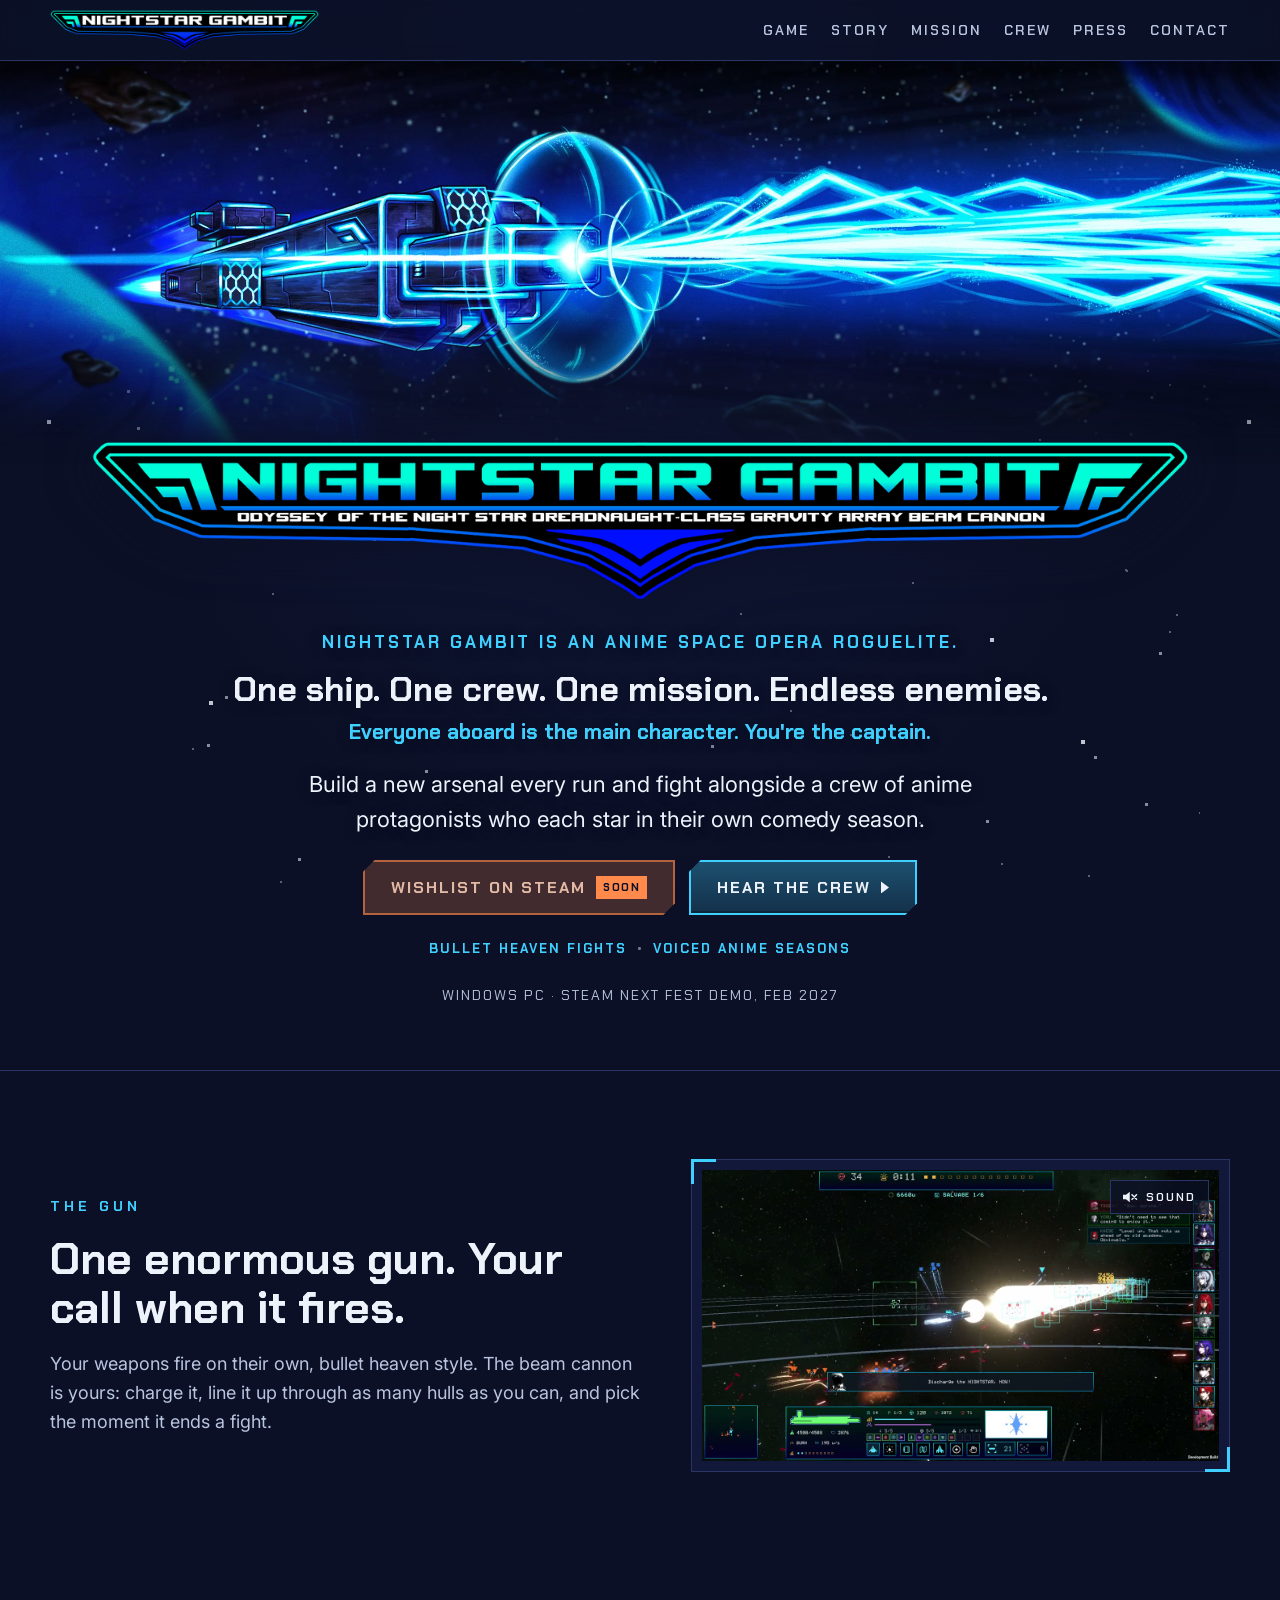
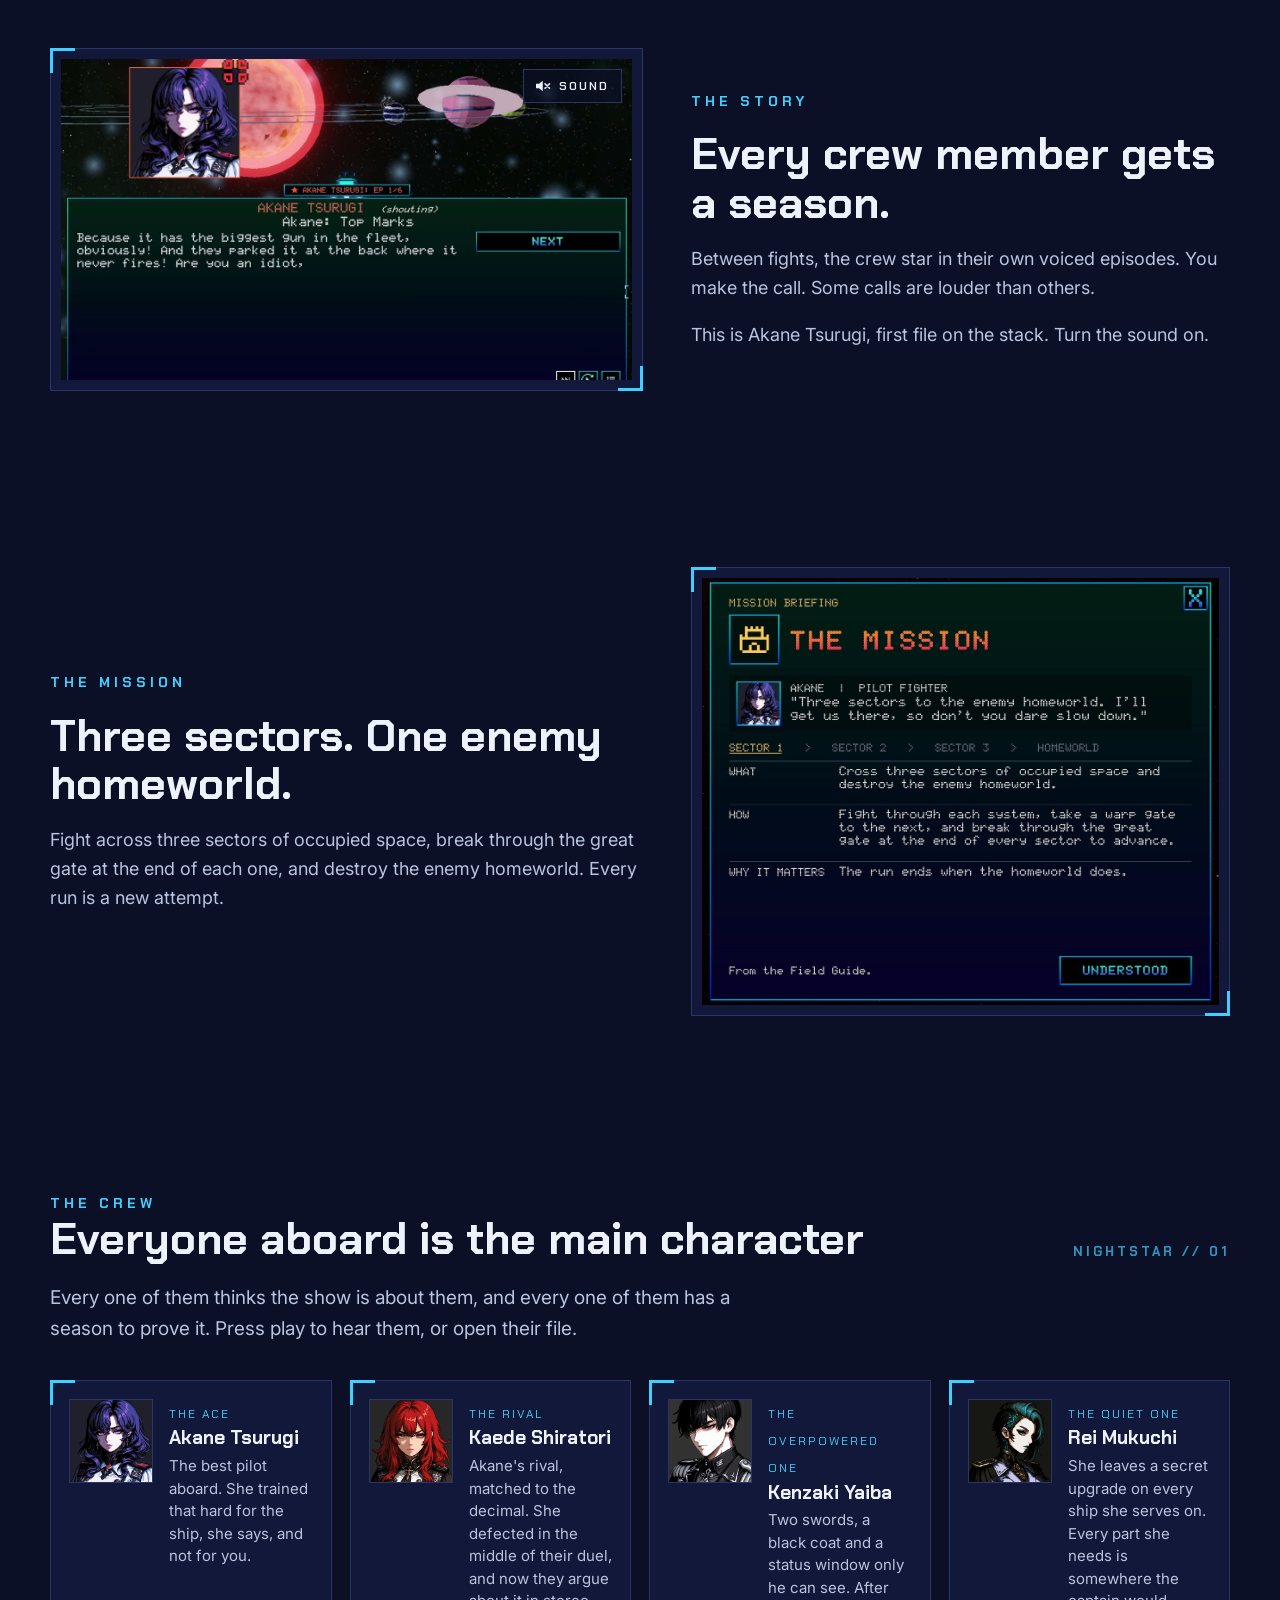
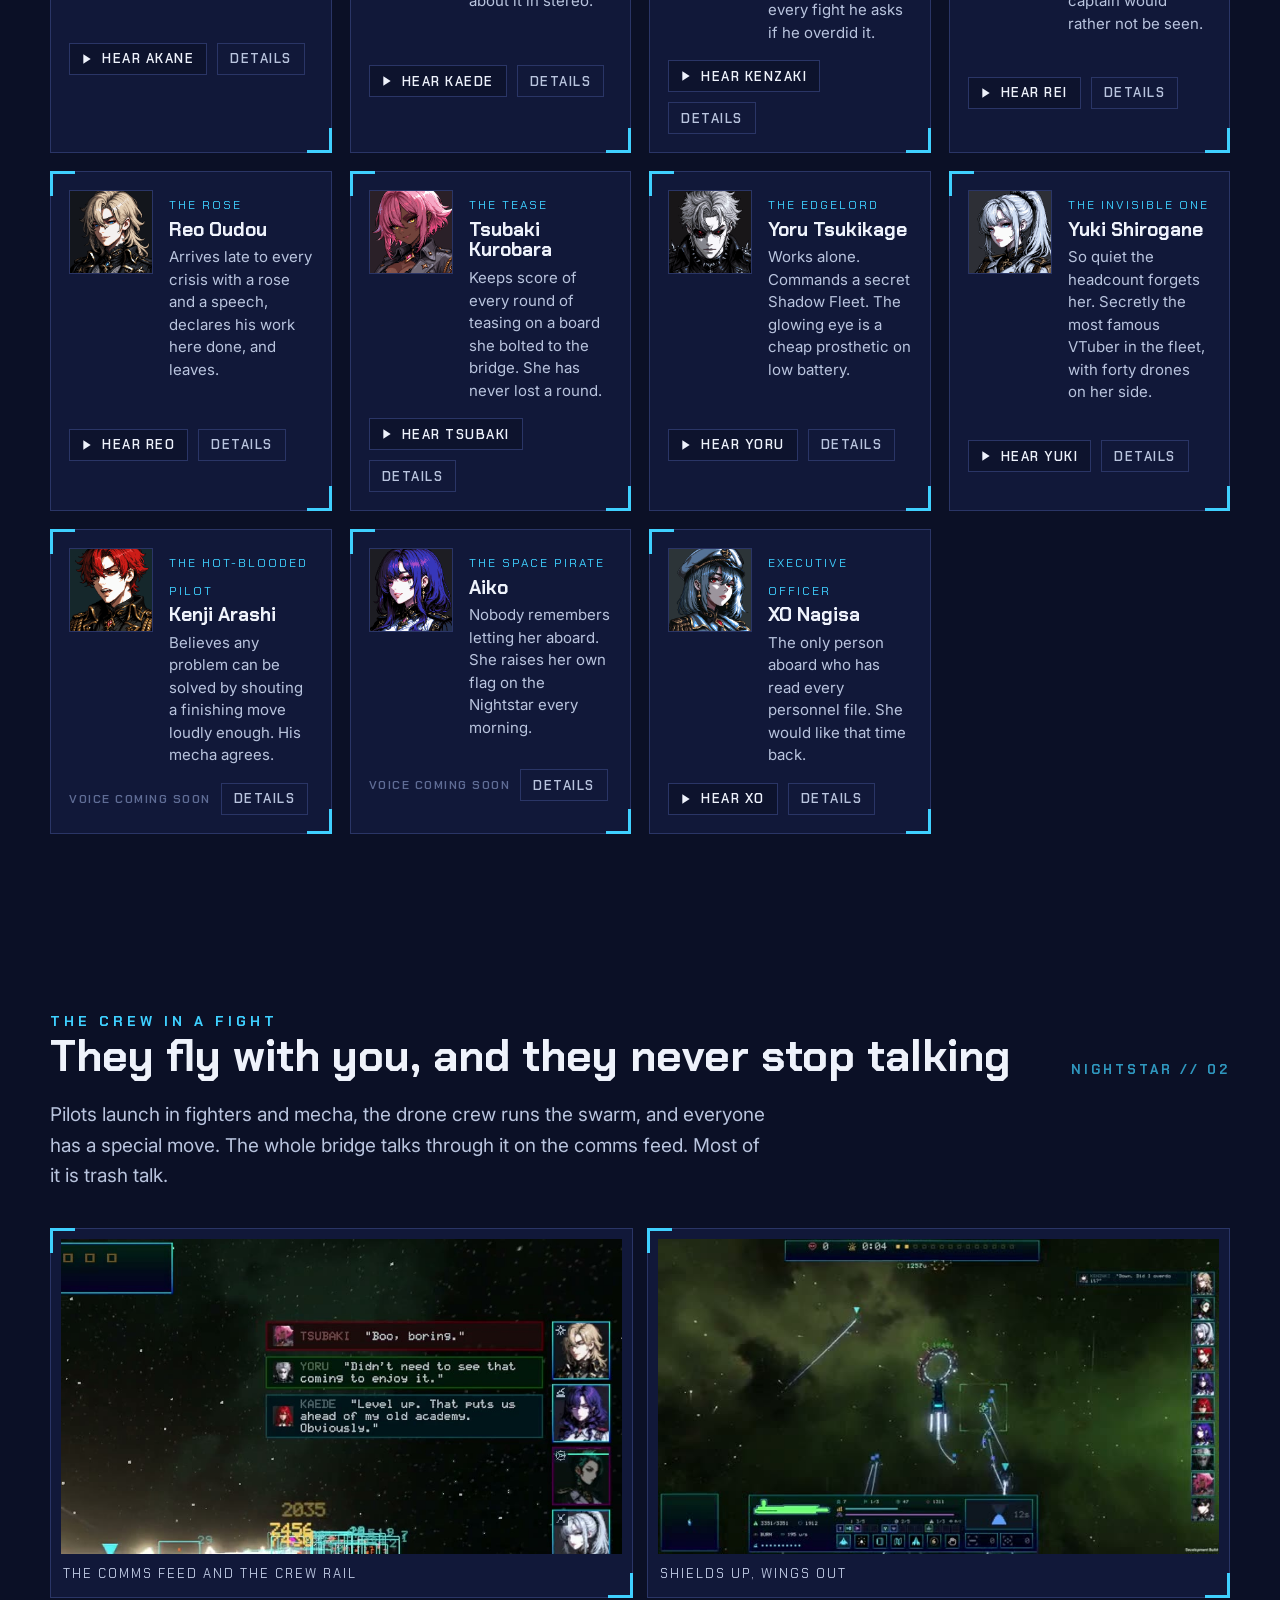
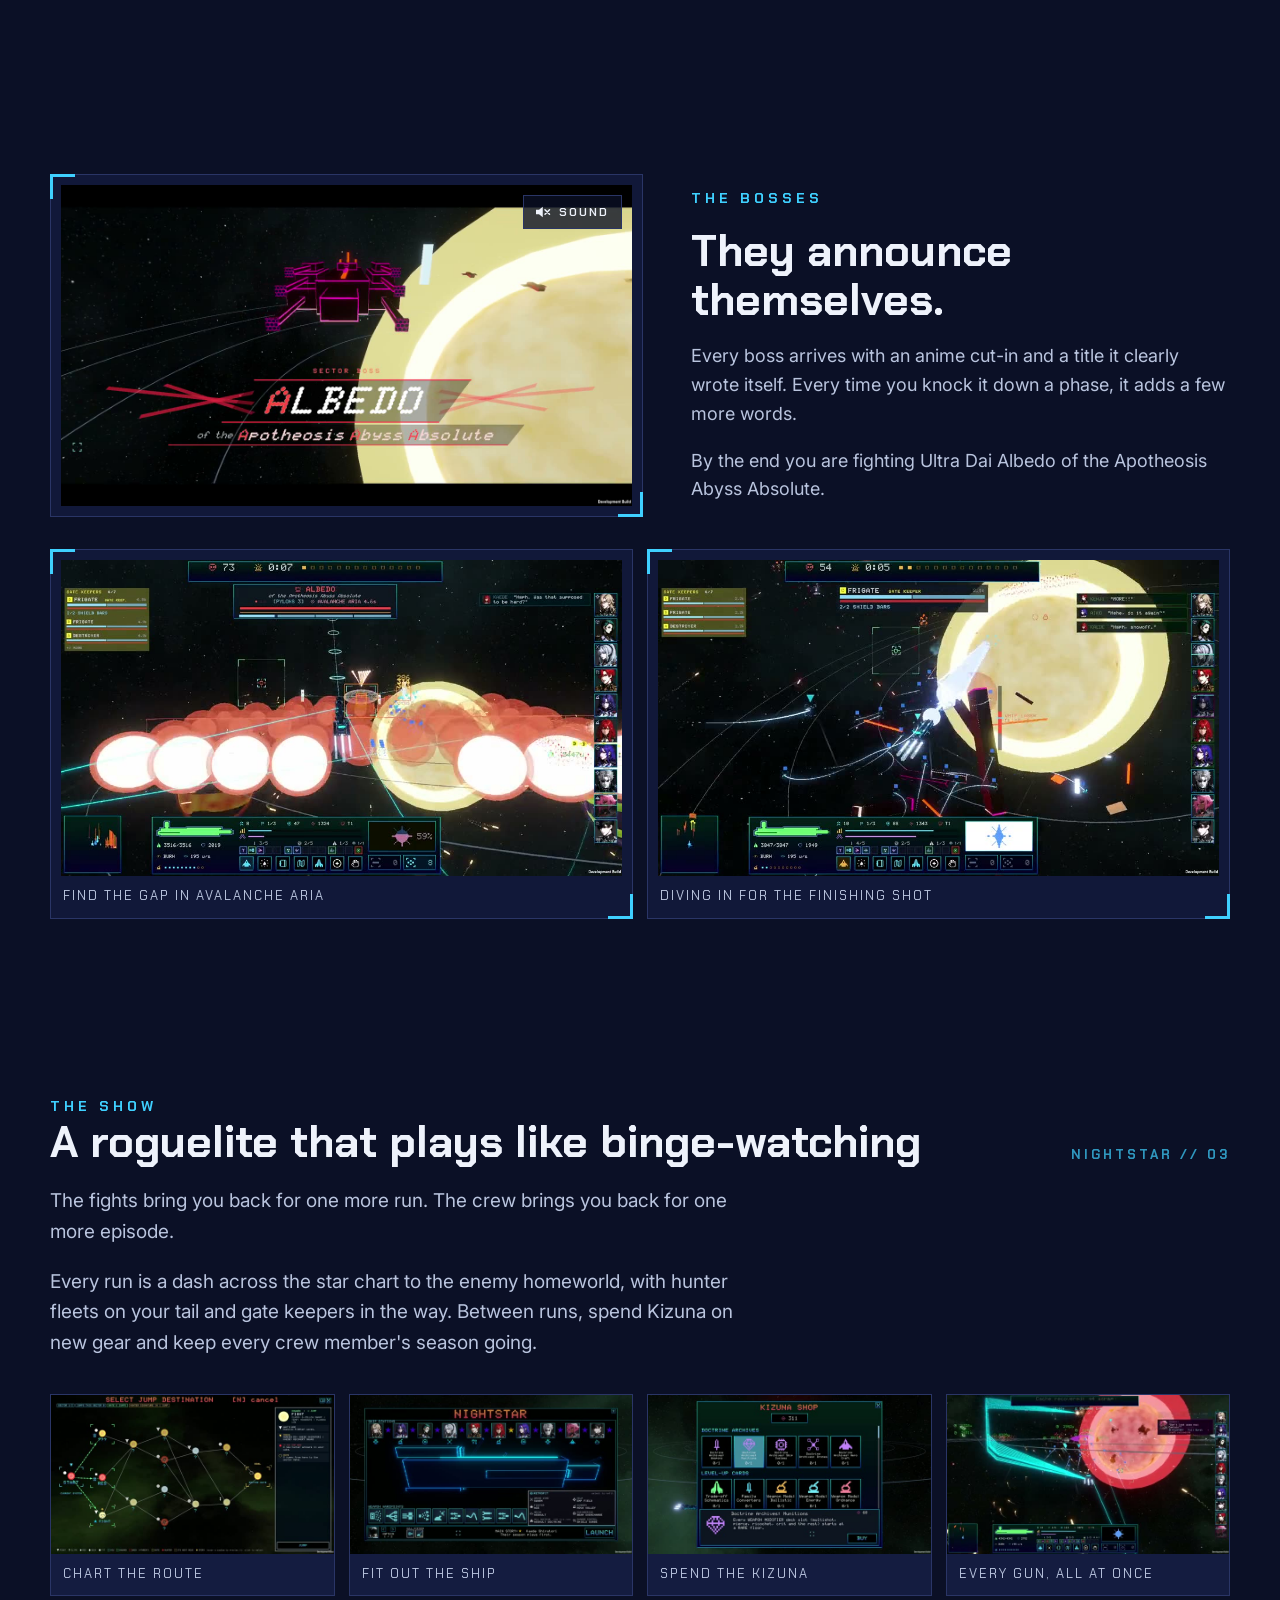
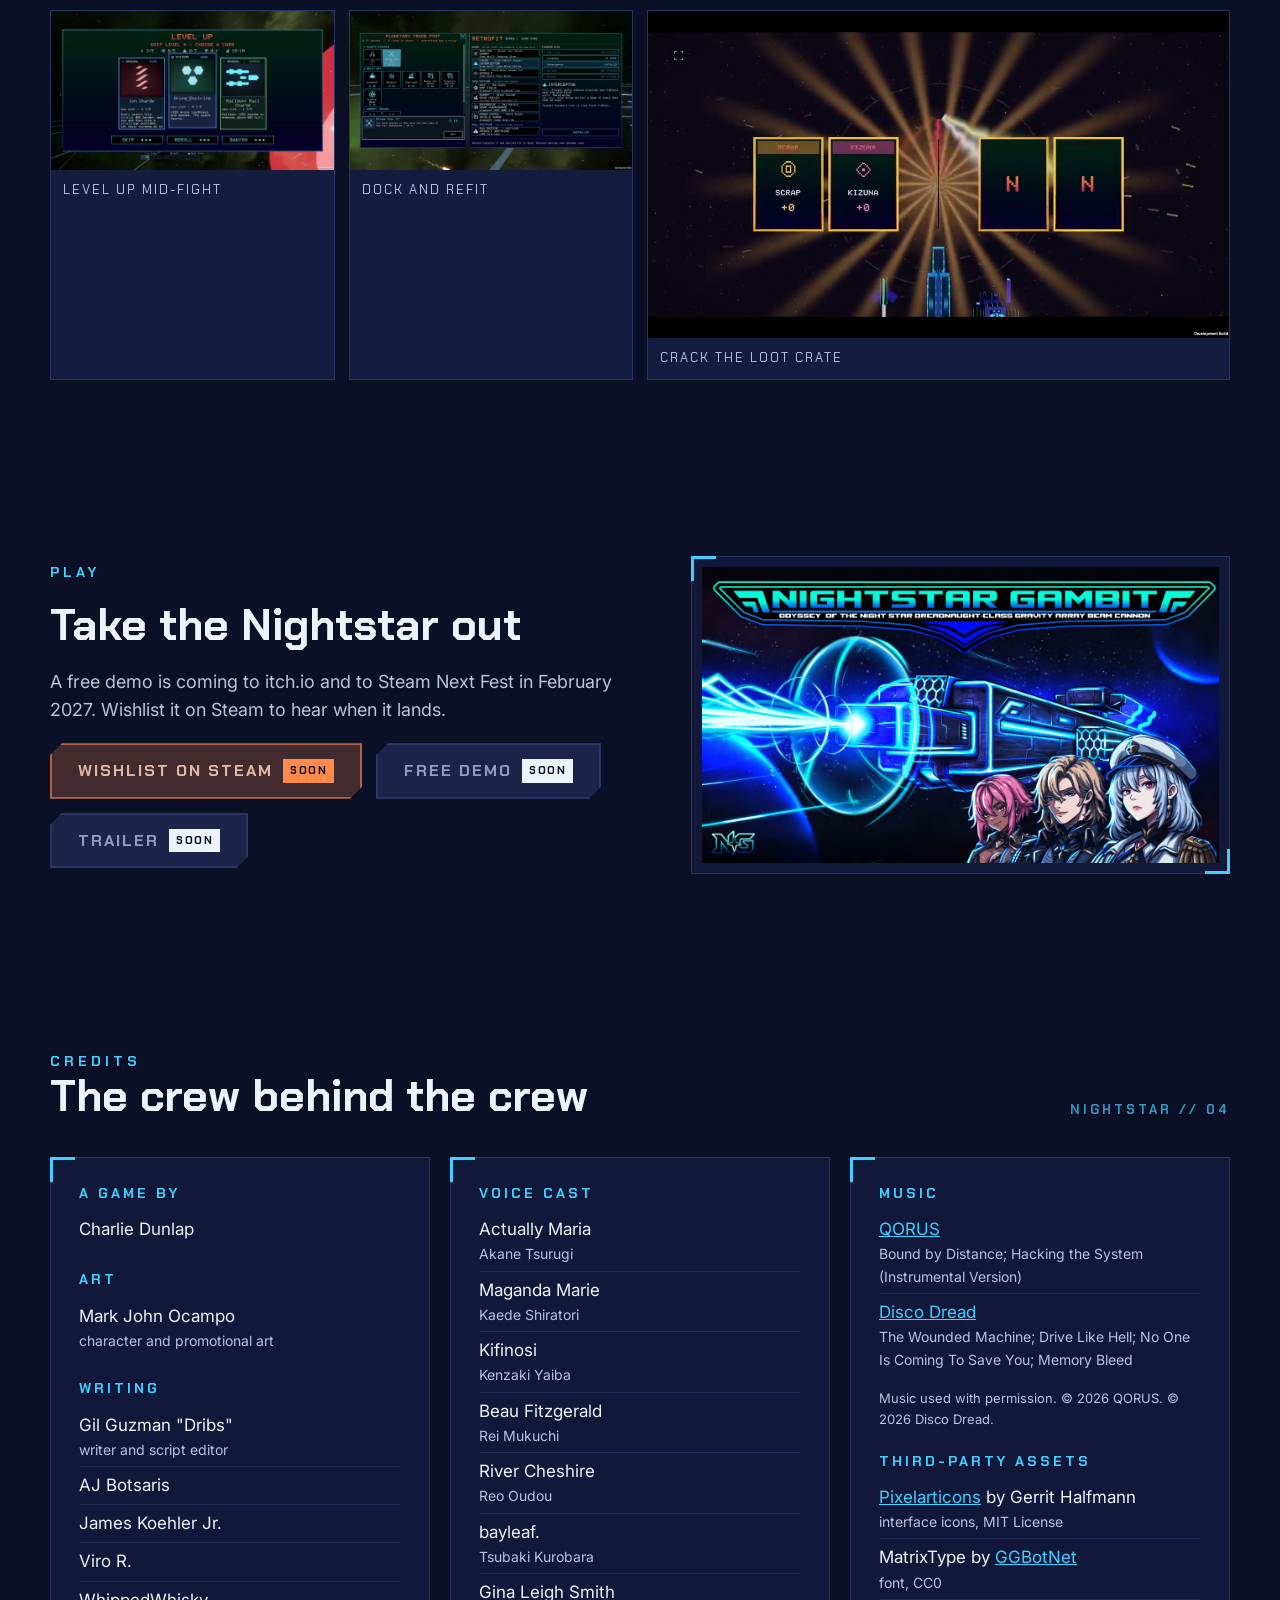
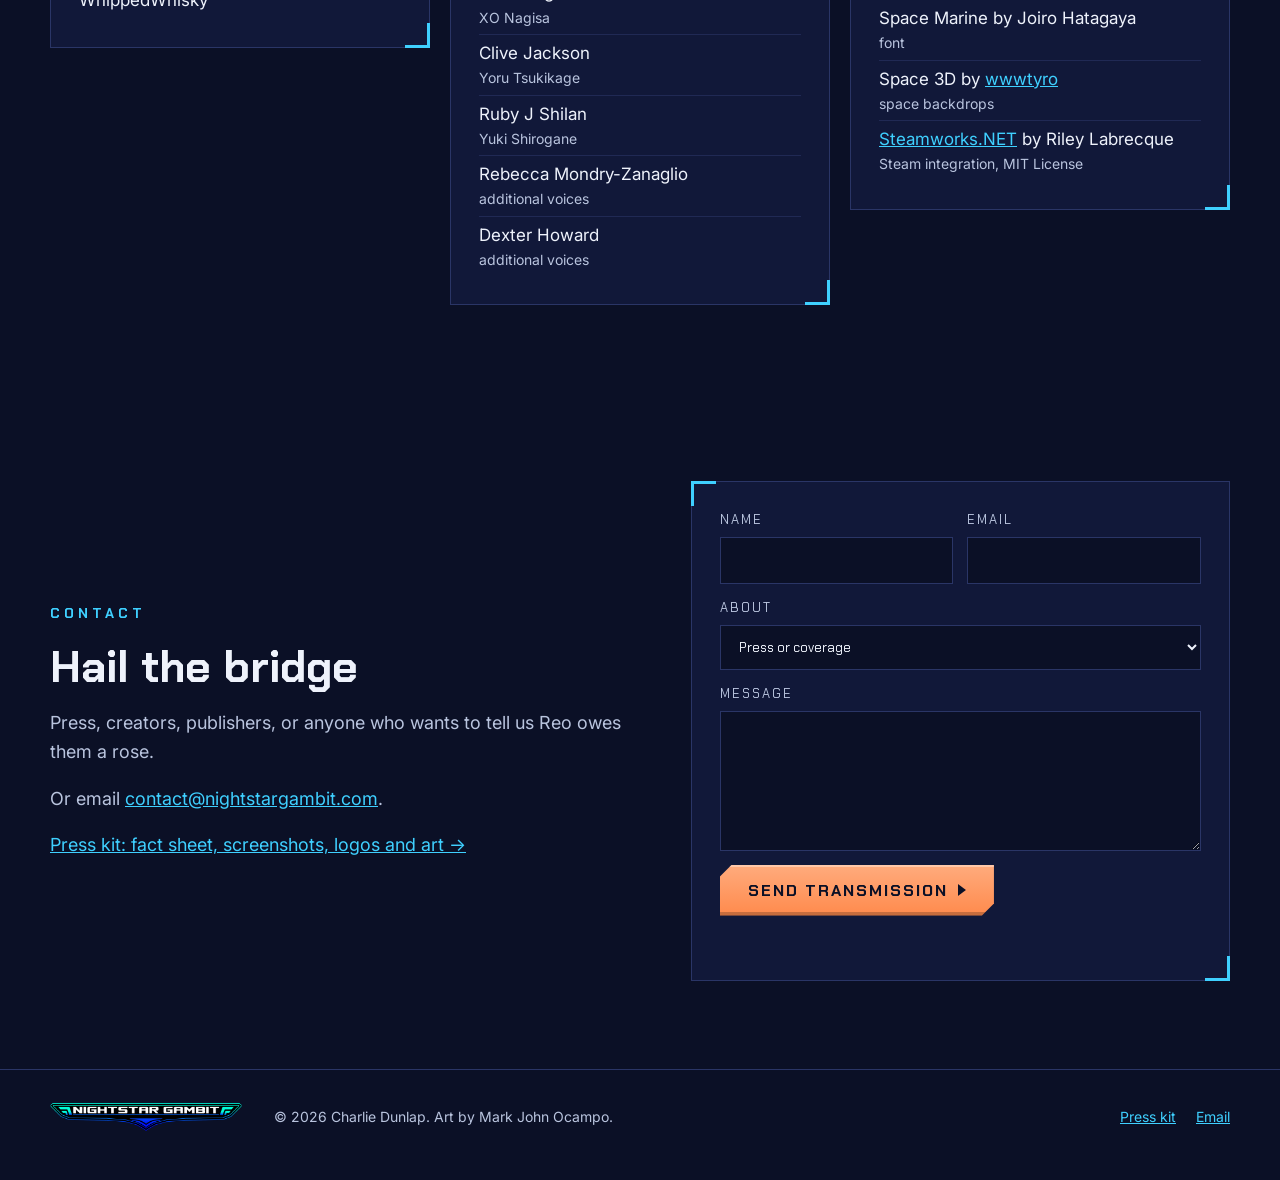
==== commit 3dac1891: "White wordmark in the bar and footer; the hero opens with the genre line and the pitch drops the rep" ====
--- a/index.html
+++ b/index.html
@@ -35,13 +35,14 @@
   <img class="art" src="assets/hero.jpg" alt="The Nightstar firing its gravity array beam cannon">
   <div class="wrap">
     <h1><img class="logo" src="assets/logo.png" alt="Nightstar Gambit: Odyssey of the Night Star Dreadnaught-class Gravity Array Beam Cannon"></h1>
+    <p class="lead">Nightstar Gambit is an anime space opera roguelite.</p>
     <p class="tagline">One ship. One crew. One mission. Endless enemies.<span>Everyone aboard is the main character. You're the captain.</span></p>
-    <p class="pitch">Take one ship through endless enemies, build a new arsenal every run, and fight alongside a crew of anime protagonists who each star in their own comedy season.</p>
+    <p class="pitch">Build a new arsenal every run and fight alongside a crew of anime protagonists who each star in their own comedy season.</p>
     <div class="btns">
       <a class="btn primary" aria-disabled="true" title="The Steam page is coming soon">Wishlist on Steam <span class="soon">Soon</span></a>
       <a class="btn" href="#story">Hear the crew</a>
     </div>
-    <ul class="genres"><li>Anime space opera roguelite</li><li>Bullet heaven fights</li><li>Voiced anime seasons</li></ul>
+    <ul class="genres"><li>Bullet heaven fights</li><li>Voiced anime seasons</li></ul>
     <p class="meta">Windows PC · Steam Next Fest demo, Feb 2027</p>
   </div>
 </section>
--- a/css/site.css
+++ b/css/site.css
@@ -38,7 +38,7 @@
 /* top bar */
 .bar { position: sticky; top: 0; z-index: 10; background: rgba(11, 16, 38, .88); backdrop-filter: blur(8px); border-bottom: 1px solid var(--line); }
 .bar .wrap { display: flex; align-items: center; gap: 24px; height: 60px; }
-.bar .brand img { height: 34px; width: auto; }
+.bar .brand img { height: 42px; width: auto; display: block; }
 .bar nav { margin-left: auto; display: flex; gap: 22px; }
 .bar nav a { font-family: var(--display); font-weight: 600; font-size: 14px; letter-spacing: 2px; color: var(--soft); text-decoration: none; text-transform: uppercase; }
 .bar nav a:hover, .bar nav a[aria-current] { color: var(--cyan); }
@@ -81,6 +81,7 @@
 .hero .wrap { position: relative; z-index: 1; margin-top: clamp(-56px, -3vw, -12px); display: flex; flex-direction: column; align-items: center; text-align: center; gap: 22px; }
 .hero h1 { width: 100%; display: flex; justify-content: center; }
 .hero .logo { width: min(1100px, 100%); filter: drop-shadow(0 6px 24px rgba(11,16,38,.9)); }
+.hero .lead { font-family: var(--display); font-weight: 700; font-size: clamp(14px, 1.4vw, 17px); letter-spacing: 3px; text-transform: uppercase; color: var(--cyan); text-shadow: 0 2px 12px rgba(11,16,38,.9); margin-bottom: -10px; }
 .hero .tagline { text-wrap: balance; font-family: var(--display); font-weight: 700; font-size: clamp(22px, 3vw, 34px); line-height: 1.25; color: var(--paper); text-shadow: 0 2px 12px rgba(11,16,38,.9); }
 .hero .tagline span { display: block; margin-top: 8px; font-size: .62em; color: var(--cyan); }
 .hero .pitch { font-size: clamp(18px, 2vw, 22px); color: var(--paper); max-width: 760px; text-shadow: 0 2px 12px rgba(11,16,38,.9); }
@@ -228,7 +229,7 @@
 /* footer */
 footer { border-top: 1px solid var(--line); padding: 32px 0 48px; font-size: 14px; }
 footer .wrap { display: flex; flex-wrap: wrap; gap: 16px 32px; align-items: center; }
-footer img { height: 22px; width: auto; }
+footer img { height: 30px; width: auto; }
 footer .right { margin-left: auto; display: flex; gap: 20px; }
 
 @media (max-width: 860px) {
@@ -257,7 +258,7 @@
   .crew-dlg .top { grid-template-columns: 88px 1fr; }
   .crew-dlg .top img { width: 88px; height: 88px; }
   .grid3, .shots { grid-template-columns: 1fr; }
-  .bar .brand img { height: 20px; }
+  .bar .brand img { height: 30px; }
   .hero > img.art { aspect-ratio: 16 / 9; object-position: 34% 48%; }
   .hero .wrap { margin-top: 0; }
   .head .tag { display: none; }
